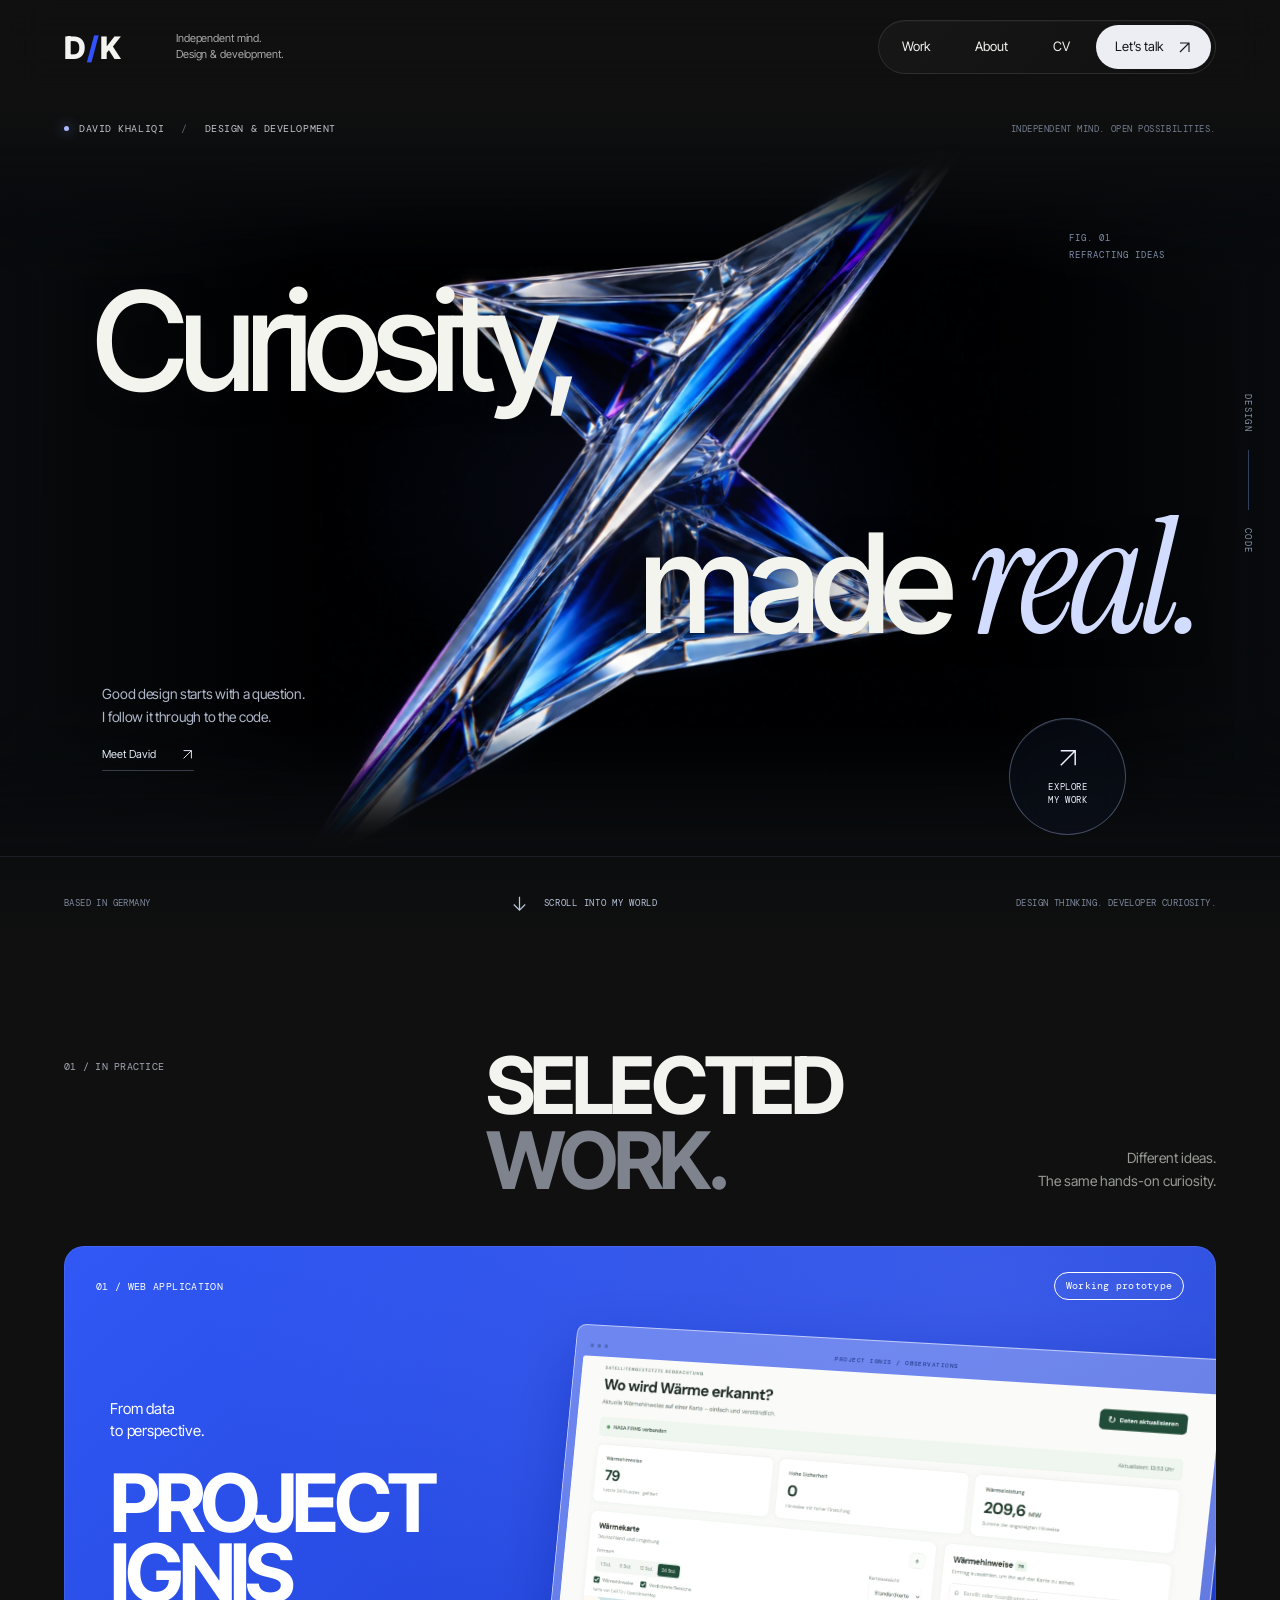
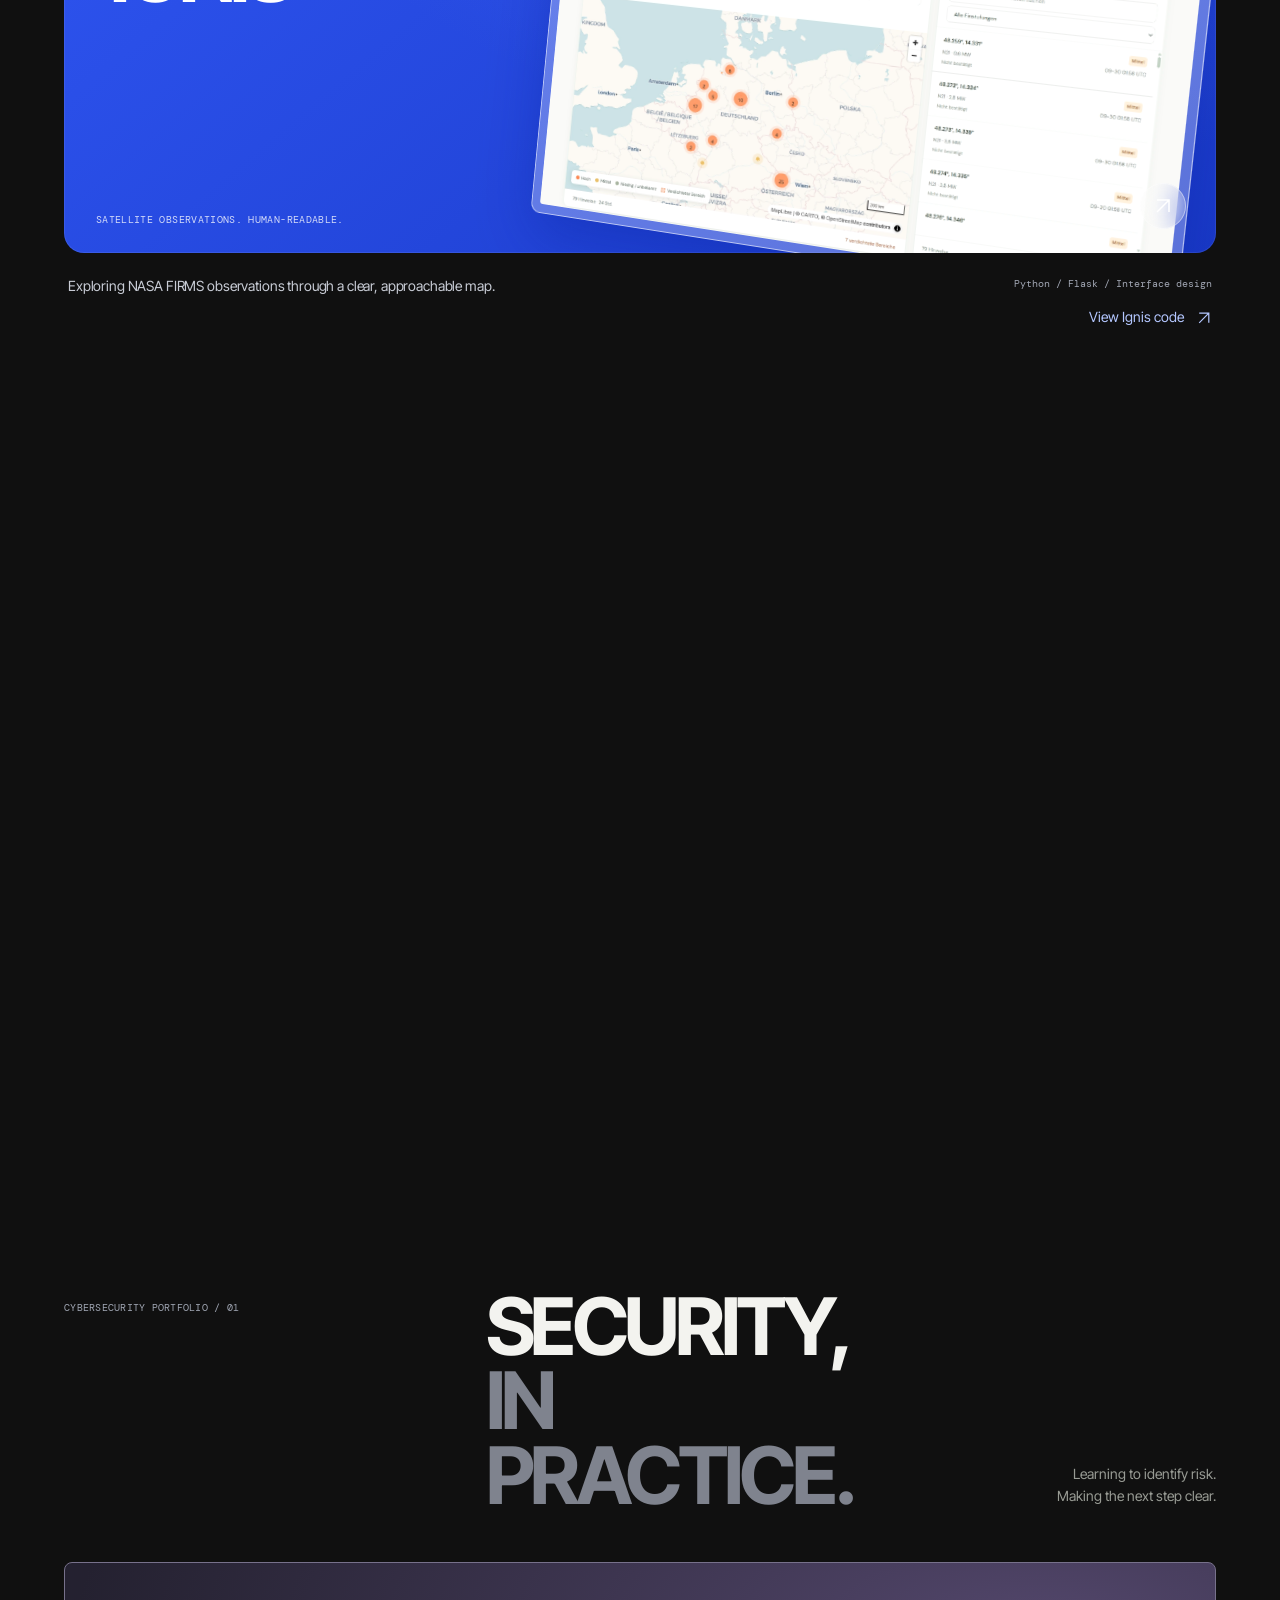
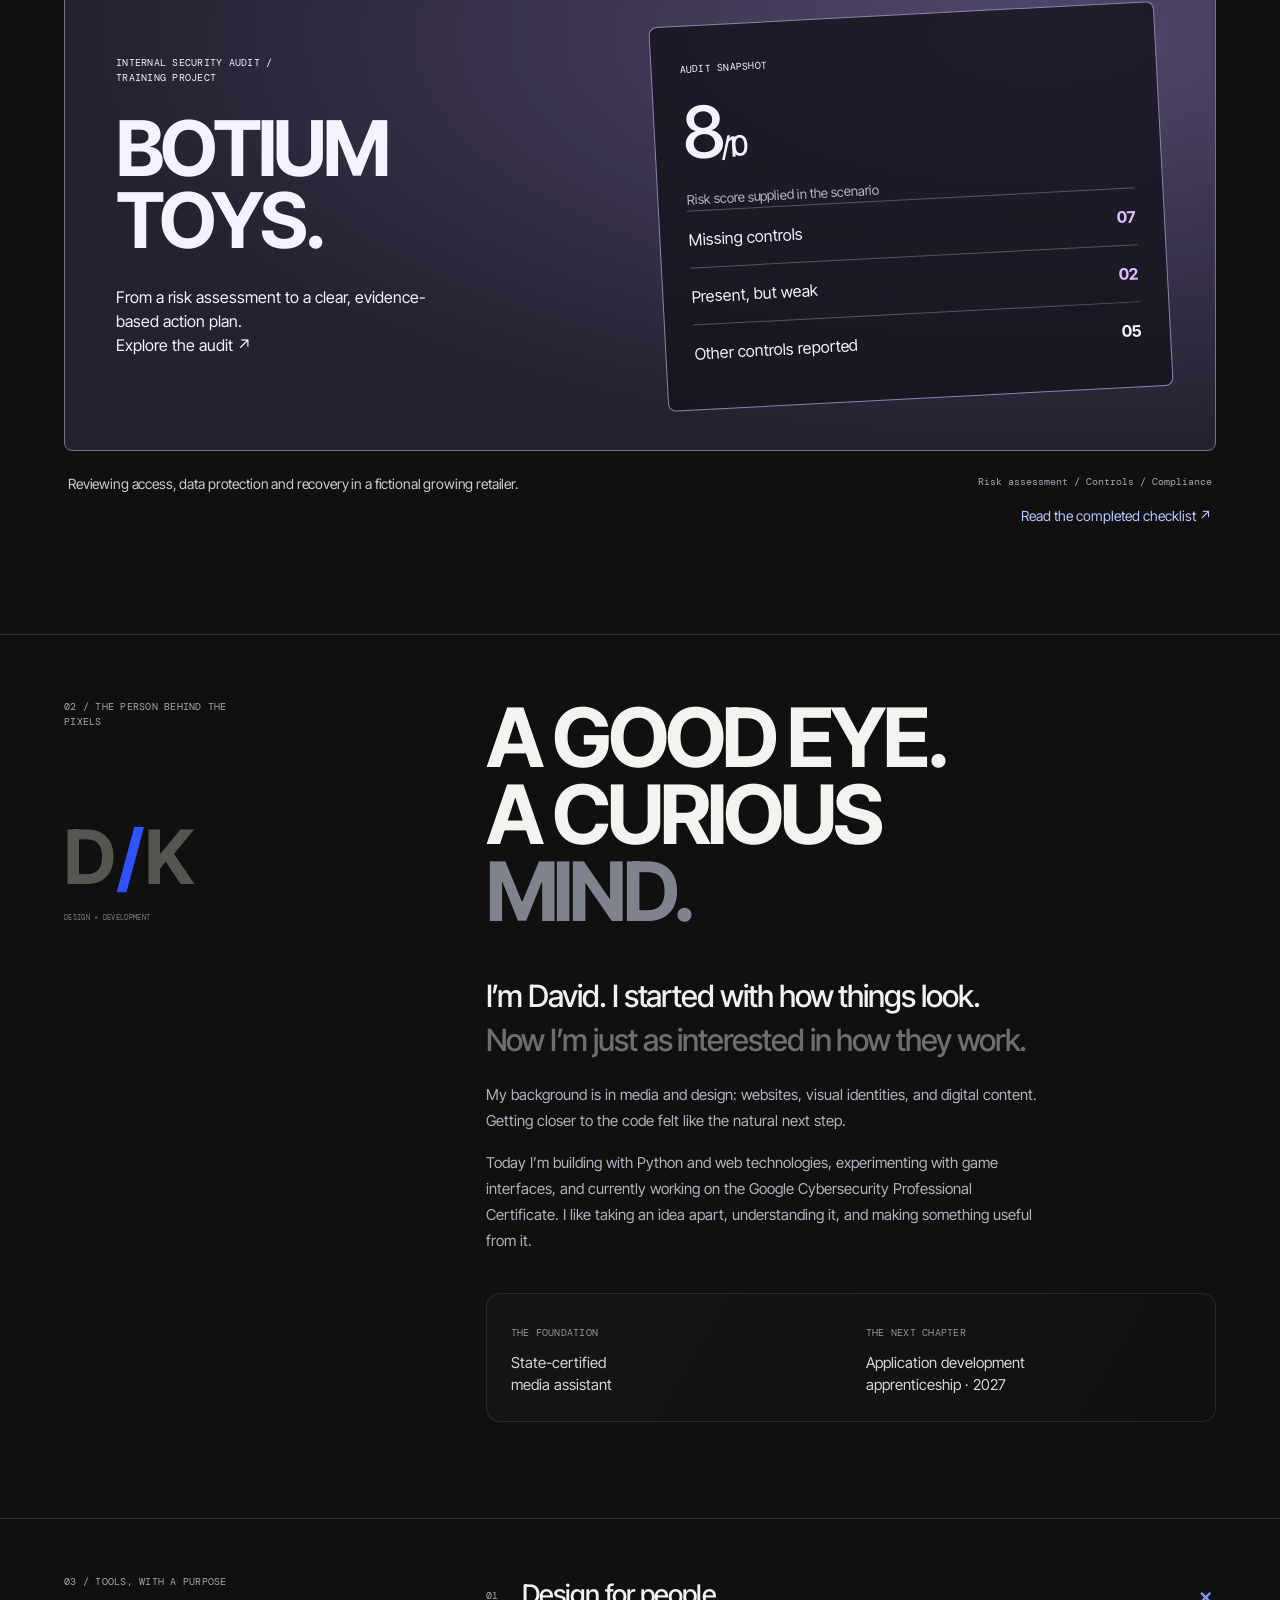
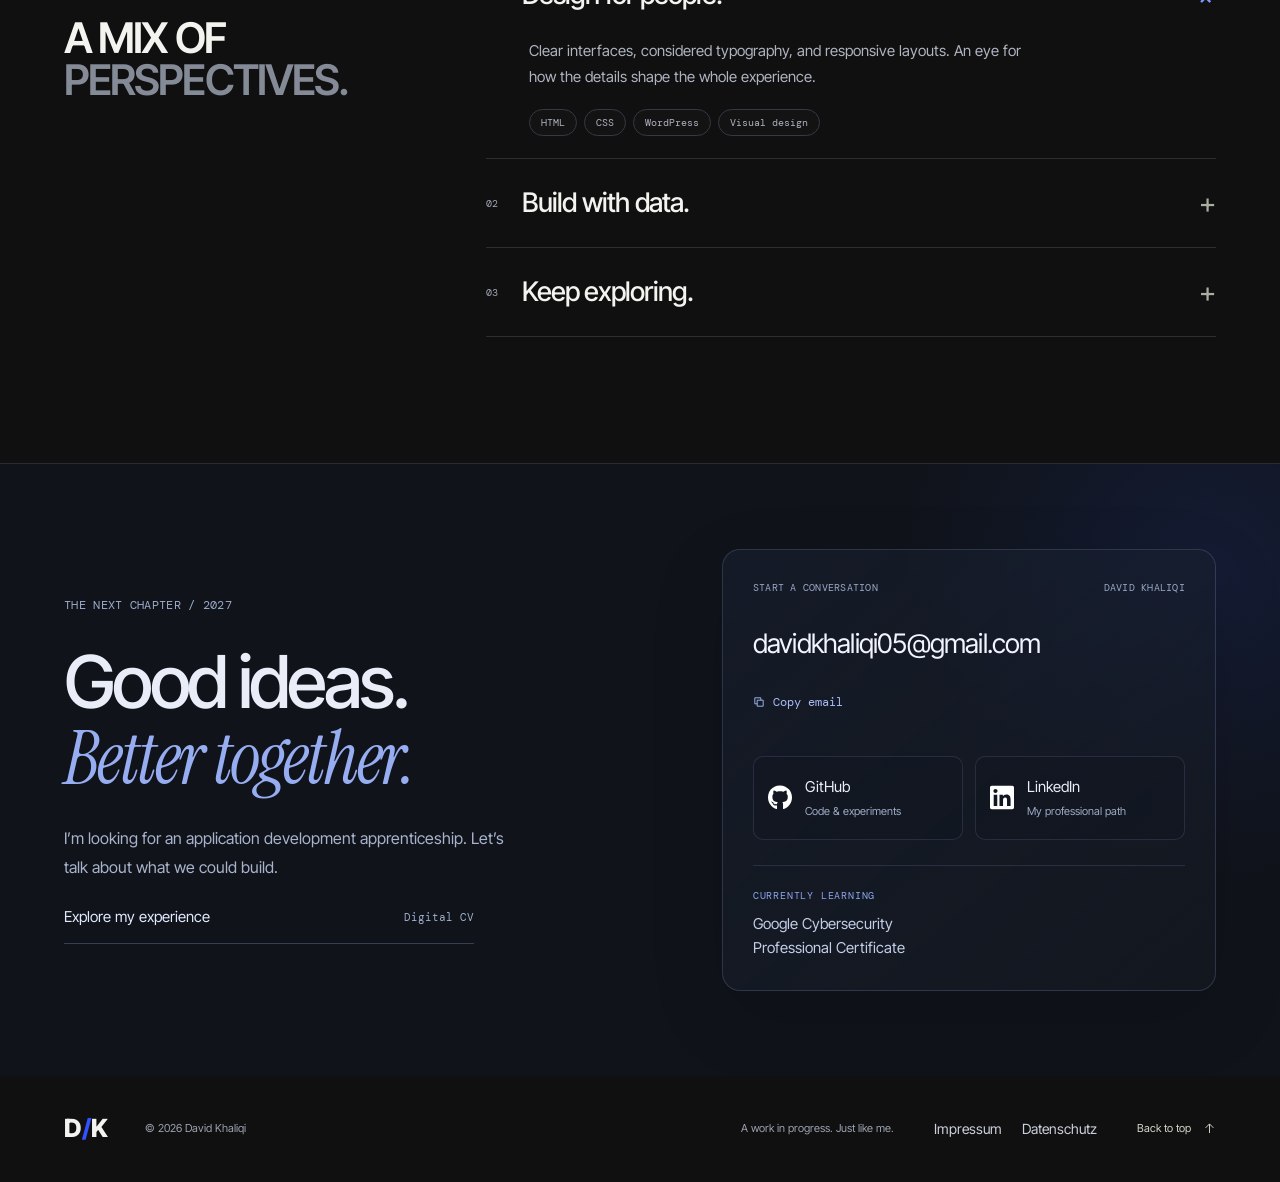
==== index.html @ ca202c1a "Add Botium Toys cybersecurity audit case study and evidence checklist" ====
<!doctype html><html lang="en"><head><meta charset="utf-8"><meta name="viewport" content="width=device-width,initial-scale=1"><meta name="theme-color" content="#101010"><meta name="color-scheme" content="dark"><title>David Khaliqi — Creative Development</title><meta name="description" content="The portfolio of David Khaliqi. Design, development, and a curious approach to making useful digital experiences."><meta property="og:title" content="David Khaliqi — Creative Development"><meta property="og:description" content="The portfolio of David Khaliqi. Design, development, and a curious approach to making useful digital experiences."><meta property="og:type" content="website"><meta property="og:url" content="https://kletterrn.github.io/"><link rel="canonical" href="https://kletterrn.github.io/"><link rel="icon" href="/assets/favicon.svg?v=2" type="image/svg+xml"><link rel="stylesheet" href="/fonts.css"><link rel="stylesheet" href="/styles.css"><script src="/app.js" defer></script><link rel="preload" as="image" href="/assets/prism-hero.webp"><link rel="stylesheet" href="/hero.css"><script src="/hero.js" defer></script><link rel="stylesheet" href="/audit.css"></head><body id="top"><a class="skip" href="#main">Skip to content</a><div class="read-progress" aria-hidden="true"></div><header class="header"><div class="header-inner wrap"><a class="wordmark" href="/" aria-label="David Khaliqi, home">D<span>/</span>K</a><a class="header-role" href="/#about">Independent mind.<br>Design & development.</a><nav id="navigation" class="navigation" aria-label="Main navigation"><a href="/#work">Work</a><a href="/#about">About</a><a href="/cv/">CV</a><a href="/#contact">Let’s talk <svg class="icon" viewBox="0 0 20 20" aria-hidden="true"><path d="M4 16 16 4M4 4h12v12"/></svg></a></nav><button class="menu-toggle" aria-expanded="false" aria-controls="navigation" type="button"><span>Menu</span><i aria-hidden="true"></i></button></div></header><main id="main"><section class="prism-hero" aria-labelledby="hero-title" data-prism-hero>
<div class="prism-meta wrap"><p><span class="prism-status" aria-hidden="true"></span> DAVID KHALIQI <span>/</span> DESIGN & DEVELOPMENT</p><span>INDEPENDENT MIND. OPEN POSSIBILITIES.</span></div>
<div class="prism-composition">
<div class="prism-visual" aria-hidden="true"><div class="prism-art"><img src="/assets/prism-hero.webp" width="1536" height="1024" alt="" fetchpriority="high" decoding="async"></div>
<div class="prism-light"></div><div class="prism-vignette"></div></div>
<span class="prism-art-index" aria-hidden="true">FIG. 01<br>REFRACTING IDEAS</span>
<h1 id="hero-title" class="prism-title"><span class="prism-line prism-first"><span>Curiosity,</span></span><span class="prism-line prism-second"><span>made <em>real.</em></span></span></h1>
<div class="prism-margin-note" aria-hidden="true"><span>DESIGN</span><i></i><span>CODE</span></div>
<div class="prism-intro"><p>Good design starts with a question.<br>I follow it through to the code.</p><a href="#about">Meet David <svg class="icon" viewBox="0 0 20 20" aria-hidden="true"><path d="M4 16 16 4M4 4h12v12"/></svg></a></div>
<a class="prism-work" href="#work"><span class="prism-work-arrow"><svg class="icon" viewBox="0 0 20 20" aria-hidden="true"><path d="M4 16 16 4M4 4h12v12"/></svg></span><span>EXPLORE<br>MY WORK</span></a>

</div>
<div class="prism-footer wrap"><span>BASED IN GERMANY</span><a class="prism-scroll-link" href="#work"><span class="prism-scroll-line" aria-hidden="true"><svg class="icon" viewBox="0 0 20 20" aria-hidden="true"><path d="M10 3v14m-6-6 6 6 6-6"/></svg></span><span>SCROLL INTO MY WORLD</span></a><span>DESIGN THINKING. DEVELOPER CURIOSITY.</span></div>
</section>

<section class="work wrap" id="work" aria-labelledby="work-title"><div class="section-heading" data-reveal><p class="label">01 / In practice</p><h2 id="work-title">SELECTED<br><span>WORK.</span></h2><p>Different ideas.<br>The same hands-on curiosity.</p></div>
<article class="work-item" data-reveal><a class="project-panel project-ignis" href="/work/ignis/" aria-label="Explore Project Ignis"><div class="project-panel-head"><span class="label">01 / Web application</span><span class="project-state">Working prototype</span></div><div class="project-title"><p>From data<br>to perspective.</p><h3>PROJECT<br>IGNIS</h3></div><div class="ignis-display"><div class="browser-bar"><span></span><span></span><span></span><b>PROJECT IGNIS / OBSERVATIONS</b></div><img src="/assets/project-ignis.webp" width="2048" height="1509" alt="Project Ignis application with satellite heat observations on a map of Germany" loading="lazy"></div><span class="panel-caption label">Satellite observations. Human-readable.</span><span class="project-arrow"><svg class="icon" viewBox="0 0 20 20" aria-hidden="true"><path d="M4 16 16 4M4 4h12v12"/></svg></span><span class="project-hover" aria-hidden="true">View<br>project <svg class="icon" viewBox="0 0 20 20" aria-hidden="true"><path d="M4 16 16 4M4 4h12v12"/></svg></span></a><div class="project-details"><p>Exploring NASA FIRMS observations through a clear, approachable map.</p><div class="project-detail-links"><span>Python / Flask / Interface design</span><a href="https://github.com/kletterrn/Ignis" target="_blank" rel="noopener noreferrer">View Ignis code <svg class="icon" viewBox="0 0 20 20" aria-hidden="true"><path d="M4 16 16 4M4 4h12v12"/></svg></a></div></div></article>
<article class="work-item" data-reveal><a class="project-panel project-orion" href="/work/orion/" aria-label="Explore the ongoing Orion project"><div class="project-panel-head"><span class="label">02 / Modelling & game systems</span><span class="project-state">In development</span></div><div class="project-title"><p>From geometry<br>to game systems.</p><h3>PROJECT<br>ORION</h3></div><div class="orion-display"><img src="/assets/orion-aircraft.webp" width="1800" height="1200" alt="David’s Orion aircraft model, viewed from above in soft studio lighting" loading="lazy"></div><span class="panel-caption label">Original geometry. Interactive exploration.</span><span class="project-arrow"><svg class="icon" viewBox="0 0 20 20" aria-hidden="true"><path d="M4 16 16 4M4 4h12v12"/></svg></span><span class="project-hover" aria-hidden="true">View<br>project <svg class="icon" viewBox="0 0 20 20" aria-hidden="true"><path d="M4 16 16 4M4 4h12v12"/></svg></span></a><div class="project-details"><p>Finding a visual language for controls, cameras, and game interaction.</p><div class="project-detail-links"><span>Arma Reforger / HUD / In progress</span><a href="https://github.com/kletterrn/orion-recon-drone" target="_blank" rel="noopener noreferrer">View Orion code <svg class="icon" viewBox="0 0 20 20" aria-hidden="true"><path d="M4 16 16 4M4 4h12v12"/></svg></a></div></div></article>
</section>

<section class="work wrap" id="cybersecurity" aria-labelledby="security-title"><div class="section-heading"><p class="label">Cybersecurity portfolio / 01</p><h2 id="security-title">SECURITY,<br><span>IN PRACTICE.</span></h2><p>Learning to identify risk.<br>Making the next step clear.</p></div><article class="work-item"><a class="audit-card" href="/work/botium-audit/"><div><p class="label">Internal security audit / Training project</p><h3>BOTIUM<br>TOYS.</h3><p>From a risk assessment to a clear, evidence-based action plan.</p><p>Explore the audit ↗</p></div><div class="audit-board" aria-hidden="true"><span class="label">Audit snapshot</span><strong>8<span style="font-size:28px">/10</span></strong><small>Risk score supplied in the scenario</small><div class="audit-board-row"><span>Missing controls</span><b class="audit-dot">07</b></div><div class="audit-board-row"><span>Present, but weak</span><b class="audit-dot">02</b></div><div class="audit-board-row"><span>Other controls reported</span><b>05</b></div></div></a><div class="project-details"><p>Reviewing access, data protection and recovery in a fictional growing retailer.</p><div class="project-detail-links"><span>Risk assessment / Controls / Compliance</span><a href="/work/botium-audit/#controls">Read the completed checklist ↗</a></div></div></article></section>
<section class="about wrap" id="about" aria-labelledby="about-title"><div class="about-index"><p class="label">02 / The person behind the pixels</p><div class="about-stamp" aria-hidden="true">D<span>/</span>K<small>DESIGN × DEVELOPMENT</small></div></div><div class="about-content"><h2 id="about-title" data-reveal>A GOOD EYE.<br>A CURIOUS<br><span>MIND.</span></h2><div class="about-copy" data-reveal><p class="about-lead" data-read-text>I’m David. I started with how things look.<br>Now I’m just as interested in how they work.</p><p>My background is in media and design: websites, visual identities, and digital content. Getting closer to the code felt like the natural next step.</p><p>Today I’m building with Python and web technologies, experimenting with game interfaces, and currently working on the Google Cybersecurity Professional Certificate. I like taking an idea apart, understanding it, and making something useful from it.</p></div><div class="about-facts" data-reveal><div><span class="label">The foundation</span><p>State-certified<br>media assistant</p></div><div><span class="label">The next chapter</span><p>Application development<br>apprenticeship · 2027</p></div></div></div></section>

<section class="capabilities wrap" aria-labelledby="cap-title"><div class="cap-heading"><p class="label">03 / Tools, with a purpose</p><h2 id="cap-title">A MIX OF<br><span>PERSPECTIVES.</span></h2></div><div class="cap-list"><details open data-reveal><summary><span class="cap-id">01</span><h3>Design for people.</h3><span class="cap-plus" aria-hidden="true">+</span></summary><div class="cap-body"><p>Clear interfaces, considered typography, and responsive layouts. An eye for how the details shape the whole experience.</p><div class="skill-tags"><span>HTML</span><span>CSS</span><span>WordPress</span><span>Visual design</span></div></div></details><details data-reveal><summary><span class="cap-id">02</span><h3>Build with data.</h3><span class="cap-plus" aria-hidden="true">+</span></summary><div class="cap-body"><p>Working with APIs, structuring information, and building useful tools. Project Ignis is where those interests come together.</p><div class="skill-tags"><span>Python</span><span>Flask</span><span>SQL</span><span>API integration</span></div></div></details><details data-reveal><summary><span class="cap-id">03</span><h3>Keep exploring.</h3><span class="cap-plus" aria-hidden="true">+</span></summary><div class="cap-body"><p>Game interaction and HUD design through Orion. Security fundamentals through the Google Cybersecurity Professional Certificate, currently in progress.</p><div class="skill-tags"><span>Game systems</span><span>Interaction</span><span>Cybersecurity</span></div></div></details></div></section>
<section class="contact contact-studio" id="contact" aria-labelledby="contact-title"><div class="wrap contact-grid"><div class="contact-story"><p class="label">The next chapter / 2027</p><h2 id="contact-title">Good ideas.<br><em>Better together.</em></h2><p class="contact-intro">I’m looking for an application development apprenticeship. Let’s talk about what we could build.</p><a class="contact-cv" href="/cv/">Explore my experience <span>Digital CV</span></a></div><div class="contact-desk"><div class="contact-desk-head"><span class="label">Start a conversation</span><span class="label">David Khaliqi</span></div><a class="desk-email" href="mailto:davidkhaliqi05@gmail.com">davidkhaliqi05@gmail.com</a><button class="copy-email" data-copy type="button"><svg class="icon" viewBox="0 0 20 20" aria-hidden="true"><path d="M7 7h10v10H7zM13 7V3H3v10h4"/></svg><span>Copy email</span></button><p id="copy-status" class="copy-status" role="status" aria-live="polite"></p><nav class="contact-profiles" aria-label="Social profiles"><a href="https://github.com/kletterrn/" target="_blank" rel="noopener noreferrer"><img src="/assets/icons/github.svg" width="24" height="24" alt=""><span>GitHub<small>Code & experiments</small></span></a><a href="https://www.linkedin.com/in/david-khaliqi0" target="_blank" rel="noopener noreferrer"><img src="/assets/icons/linkedin.svg" width="24" height="24" alt=""><span>LinkedIn<small>My professional path</small></span></a></nav><p class="contact-learning"><span>Currently learning</span>Google Cybersecurity<br>Professional Certificate</p></div></div></section></main><footer class="footer wrap"><a class="wordmark" href="/" aria-label="Home">D<span>/</span>K</a><span>© 2026 David Khaliqi</span><span class="footer-note">A work in progress. Just like me.</span><nav class="legal-links" aria-label="Rechtliches"><a href="/impressum/">Impressum</a><a href="/datenschutz/">Datenschutz</a></nav><a class="back-top" href="#top">Back to top <svg class="icon" viewBox="0 0 20 20" aria-hidden="true"><path d="M10 17V3m-6 6 6-6 6 6"/></svg></a></footer></body></html>
---- fonts.css ----
@font-face {
  font-family: 'DM Mono';
  font-style: normal;
  font-weight: 400;
  font-display: swap;
  src: url(/assets/fonts/portfolio-0.ttf) format('truetype');
}
@font-face {
  font-family: 'DM Mono';
  font-style: normal;
  font-weight: 500;
  font-display: swap;
  src: url(/assets/fonts/portfolio-1.ttf) format('truetype');
}
@font-face {
  font-family: 'Instrument Serif';
  font-style: italic;
  font-weight: 400;
  font-display: swap;
  src: url(/assets/fonts/portfolio-2.ttf) format('truetype');
}
@font-face {
  font-family: 'Instrument Serif';
  font-style: normal;
  font-weight: 400;
  font-display: swap;
  src: url(/assets/fonts/portfolio-3.ttf) format('truetype');
}
@font-face {
  font-family: 'Inter Tight';
  font-style: normal;
  font-weight: 400;
  font-display: swap;
  src: url(/assets/fonts/portfolio-4.ttf) format('truetype');
}
@font-face {
  font-family: 'Inter Tight';
  font-style: normal;
  font-weight: 500;
  font-display: swap;
  src: url(/assets/fonts/portfolio-5.ttf) format('truetype');
}
@font-face {
  font-family: 'Inter Tight';
  font-style: normal;
  font-weight: 600;
  font-display: swap;
  src: url(/assets/fonts/portfolio-6.ttf) format('truetype');
}
@font-face {
  font-family: 'Inter Tight';
  font-style: normal;
  font-weight: 700;
  font-display: swap;
  src: url(/assets/fonts/portfolio-7.ttf) format('truetype');
}
@font-face {
  font-family: 'Inter Tight';
  font-style: normal;
  font-weight: 800;
  font-display: swap;
  src: url(/assets/fonts/portfolio-8.ttf) format('truetype');
}
@font-face {
  font-family: 'Inter Tight';
  font-style: normal;
  font-weight: 900;
  font-display: swap;
  src: url(/assets/fonts/portfolio-9.ttf) format('truetype');
}
---- styles.css ----
:root{--bg:#101010;--surface:#181818;--text:#f1f1e9;--muted:#999a97;--line:#353535;--blue:#3153ff;--font:'Inter Tight',Arial,Helvetica,sans-serif;--mono:'DM Mono',monospace;--gutter:clamp(24px,5vw,86px);--cube-size:280px;--half-cube:calc(var(--cube-size)/2);--core-size:calc(var(--cube-size)*.48);--half-core:calc(var(--core-size)/2)}
*,*::before,*::after{box-sizing:border-box}html{scroll-behavior:smooth;scroll-padding-top:105px}body{margin:0;background:var(--bg);color:var(--text);font-family:var(--font);font-size:16px;line-height:1.5;-webkit-font-smoothing:antialiased;overflow-x:clip}a{color:inherit;text-decoration:none}button{font:inherit;color:inherit;cursor:pointer;border:0}a,button,summary{-webkit-tap-highlight-color:transparent}h1,h2,h3,p,figure,blockquote{margin:0}img,svg{display:block;max-width:100%}img{height:auto}button:focus-visible,a:focus-visible,summary:focus-visible,[tabindex]:focus-visible{outline:2px solid #708aff;outline-offset:6px}::selection{background:var(--blue);color:white}button:disabled{cursor:default}.wrap{max-width:1600px;padding-inline:var(--gutter);margin-inline:auto}.label{font-family:var(--mono);font-size:10px;font-weight:400;line-height:1.5;text-transform:uppercase;letter-spacing:.025em}.icon{width:20px;height:20px;fill:none;stroke:currentColor;stroke-width:1.5;flex:none}.skip{position:fixed;left:18px;top:10px;z-index:100;background:white;color:black;padding:12px 20px;transform:translateY(-160%)}.skip:focus{transform:none}.sr-only{position:absolute;width:1px;height:1px;overflow:hidden;clip-path:inset(50%);white-space:nowrap}.read-progress{position:fixed;inset:0 0 auto;height:2px;background:var(--blue);transform:scaleX(var(--progress,0));transform-origin:left;z-index:90;pointer-events:none}
/* Index and navigation */
.header{position:sticky;top:0;z-index:40;transition:background .3s,backdrop-filter .3s;border-bottom:1px solid transparent}.header.scrolled{background:#101010ed;backdrop-filter:blur(16px);border-bottom-color:#ffffff0b}.header-inner{height:87px;display:flex;align-items:center;gap:58px}.wordmark{font-size:31px;font-weight:750;letter-spacing:-3px;line-height:1;white-space:nowrap}.wordmark span{color:var(--blue);padding-inline:4px}.header-role{font-size:11px;line-height:1.45;color:#aaa;letter-spacing:-.01em}.navigation{display:flex;align-items:center;gap:39px;margin-left:auto}.navigation a{display:flex;align-items:center;gap:7px;font-size:13px;position:relative;padding-block:10px}.navigation a::after{content:'';position:absolute;bottom:5px;left:0;right:0;height:1px;background:var(--text);transform:scaleX(0);transform-origin:left;transition:transform .3s}.navigation a:hover::after,.navigation a[aria-current]::after{transform:scaleX(1)}.navigation sup{font-size:8px;font-family:var(--mono);align-self:flex-start;margin-top:1px;color:var(--muted)}.navigation a:last-child{margin-left:18px;gap:19px}.navigation .icon{width:15px;height:15px;transition:transform .3s}.navigation a:hover .icon{transform:translate(2px,-2px)}.menu-toggle{display:none}
.hero{padding-top:36px}.hero-topline{display:flex;justify-content:space-between;align-items:center;padding-bottom:38px;border-top:1px solid var(--line);padding-top:20px;color:#a3a39f}.hero-topline p:last-child{display:flex;align-items:center;gap:42px}.mini-cross{font-family:var(--font);font-size:19px;font-weight:400;color:#deded5}.hero-composition{position:relative;min-height:450px}.hero-name{font-weight:750;letter-spacing:-.075em;font-size:clamp(110px,17.3vw,267px);line-height:.79;position:relative;z-index:3;pointer-events:none}.name-line{display:block;overflow:hidden;padding:0 .03em .11em 0;margin-bottom:-.11em}.name-line>span{display:block;animation:name-in 1.25s cubic-bezier(.16,1,.3,1) both}.second-line{margin-top:.085em;margin-left:5.8vw}.second-line>span{animation-delay:.15s}.name-dot{color:var(--blue)}.hero-side-note{position:absolute;right:0;top:38px;writing-mode:vertical-rl;font-family:var(--mono);font-size:9px;letter-spacing:.14em;color:#7f827f}.hero-bottom{display:grid;grid-template-columns:.85fr 1fr 1fr;gap:55px;align-items:end;border-bottom:1px solid var(--line);padding:54px 0 35px}.hero-specialty>.label{color:#7d7e7b;display:block;margin-bottom:13px}.hero-specialty>span:last-child{font-size:18px;font-weight:500;line-height:1.35;letter-spacing:-.025em}.hero-intro{font-size:16px;line-height:1.5;letter-spacing:-.015em;color:#acada8;max-width:330px;padding-bottom:2px}.work-jump{display:flex;justify-content:space-between;align-items:center;gap:20px;font-size:13px;padding-bottom:3px}.work-jump sup{font-family:var(--mono);font-size:9px;margin-left:5px;color:#aaa}.square-arrow{width:53px;height:53px;background:var(--blue);display:grid;place-items:center;color:white;flex:none;transition:background .25s}.square-arrow .icon{width:23px;height:23px;transition:transform .3s}.work-jump:hover .square-arrow .icon{transform:translateY(5px)}.work-jump:hover .square-arrow{background:#4666ff}
/* Sculptural object: six glass faces and a blue core, in true CSS 3D. */
.cube-stage{position:absolute;right:3%;top:-55px;width:47%;height:465px;z-index:2;animation:cube-arrive 1.5s .15s both}.cube-interaction{position:absolute;inset:0;perspective:1000px;cursor:grab;touch-action:pan-y;border-radius:10px;outline-offset:-35px}.cube-stage.dragging .cube-interaction{cursor:grabbing}.cube-position{position:absolute;left:50%;top:48%;width:var(--cube-size);height:var(--cube-size);transform:translate(-50%,-50%);transform-style:preserve-3d}.cube{position:relative;width:100%;height:100%;transform-style:preserve-3d;transform:rotateX(var(--cube-x,-20deg)) rotateY(var(--cube-y,-29deg)) rotateZ(-13deg);will-change:transform}.cube-face{position:absolute;inset:0;border:1px solid #d5e3ff91;background:linear-gradient(135deg,#e4ecff2b,#81a2ff08 43%,#dae6ff15);box-shadow:inset 0 0 28px #bbccff08;backface-visibility:hidden;transform-style:preserve-3d}.cube-face::before{content:'';position:absolute;inset:8px;border:1px solid #e7edff17}.cube-face::after{content:'';position:absolute;inset:0;background:linear-gradient(120deg,transparent 28%,#ffffff15 29%,#ffffff02 48%,transparent 49%);pointer-events:none}.cube-face i{position:absolute;right:16px;bottom:16px;width:14px;height:14px;border-right:1px solid #e4edff9c;border-bottom:1px solid #e4edff9c}.face-marker{position:absolute;top:17px;left:18px;font-family:var(--mono);font-size:10px;letter-spacing:.1em;color:#e1eaffb8}.face-front{transform:translateZ(var(--half-cube))}.face-back{transform:rotateY(180deg) translateZ(var(--half-cube))}.face-right{transform:rotateY(90deg) translateZ(var(--half-cube));background:linear-gradient(110deg,#d3e0ff17,#779aff06 60%,#c2d5ff30)}.face-left{transform:rotateY(-90deg) translateZ(var(--half-cube));background:linear-gradient(135deg,#cfddff25,#8aadff0b)}.face-top{transform:rotateX(90deg) translateZ(var(--half-cube));background:linear-gradient(140deg,#e9f0ff63,#c7d8ff0a)}.face-bottom{transform:rotateX(-90deg) translateZ(var(--half-cube));background:#3153ff18}.cube-core{position:absolute;width:var(--core-size);height:var(--core-size);top:26%;left:26%;transform-style:preserve-3d}.core-face{position:absolute;inset:0;display:grid;place-items:center;backface-visibility:hidden;font-size:95px;font-weight:500;line-height:1;background:#2b4ff6;border:1px solid #567bff;box-shadow:inset 0 0 26px #1424aa20;color:#d9e3ff}.core-front{transform:translateZ(var(--half-core));background:linear-gradient(145deg,#3a68ff,#2440d4)}.core-back{transform:rotateY(180deg) translateZ(var(--half-core));background:#1932b7}.core-right{transform:rotateY(90deg) translateZ(var(--half-core));background:linear-gradient(120deg,#223be4,#14278e)}.core-left{transform:rotateY(-90deg) translateZ(var(--half-core));background:#294dcc}.core-top{transform:rotateX(90deg) translateZ(var(--half-core));background:#5879ff}.core-bottom{transform:rotateX(-90deg) translateZ(var(--half-core));background:#182994}.cube-shadow{position:absolute;left:19%;right:15%;bottom:5%;height:17%;border-radius:50%;background:radial-gradient(ellipse,#1847fa24,transparent 70%);filter:blur(18px);transform:rotate(-9deg);pointer-events:none}.cube-caption{position:absolute;bottom:9px;right:6%;display:flex;align-items:center;gap:15px;z-index:4}.cube-caption>span{display:flex;align-items:center;gap:9px;font-family:var(--mono);font-size:8px;letter-spacing:.035em;color:#7f8594}.cube-caption i{width:5px;height:5px;background:#6381ff;border-radius:50%}.cube-caption button{display:grid;place-items:center;background:transparent;padding:10px;color:#8294c1}.cube-caption .icon{width:13px;height:13px}.cube-caption button:hover{color:white}
/* Work as a pair of large visual stories. */
.work{padding-top:112px;padding-bottom:110px}.section-heading{display:grid;grid-template-columns:.6fr 1.4fr .65fr;gap:45px;align-items:end;margin-bottom:49px}.section-heading>.label{align-self:start;padding-top:11px;color:#969893}.section-heading h2{font-size:clamp(46px,6.2vw,88px);font-weight:650;letter-spacing:-.055em;line-height:.94}.section-heading h2>span{color:#7f838e}.section-heading>p:last-child{font-size:13px;line-height:1.6;color:#989b94;text-align:right;padding-bottom:5px}.work-item+.work-item{margin-top:60px}.project-panel{position:relative;display:block;aspect-ratio:1.9;min-height:470px;overflow:hidden;isolation:isolate}.project-ignis{background:#234bea;color:white}.project-panel-head{position:absolute;left:32px;right:32px;top:26px;display:flex;justify-content:space-between;align-items:center;z-index:5}.project-state{font-family:var(--mono);font-size:9px;letter-spacing:.025em;padding:5px 9px;border:1px solid currentColor;opacity:.8;border-radius:2px}.project-title{position:absolute;left:4%;top:25%;z-index:3;pointer-events:none}.project-title>p{font-size:15px;line-height:1.4;margin-bottom:27px;letter-spacing:-.01em}.project-title h3{font-size:clamp(48px,6.3vw,95px);font-weight:650;letter-spacing:-.065em;line-height:.87}.project-title h3>span{display:block;font-family:Arial,sans-serif;font-weight:400;font-size:.8em;margin-top:17px;transition:transform .4s}.project-panel:hover .project-title h3>span{transform:translate(7px,-7px)}.ignis-display{position:absolute;left:40%;top:17%;width:58%;padding:9px;border:1px solid #ffffff91;border-radius:10px;background:#eaf0ff50;box-shadow:0 22px 65px #001a904f;transform:perspective(1100px) rotateY(-12deg) rotateZ(6deg) translateY(var(--image-parallax,0px));transform-origin:center;transition:transform .75s cubic-bezier(.2,.8,.2,1)}.browser-bar{height:23px;display:flex;align-items:center;gap:4px;padding-inline:7px;color:#102b77}.browser-bar>span{width:4px;height:4px;background:#2f497a78;border-radius:50%}.browser-bar b{font-family:var(--mono);font-size:6px;letter-spacing:.08em;font-weight:400;margin:auto}.ignis-display img{width:100%;border-radius:3px;filter:contrast(1.02)}.project-panel:hover .ignis-display{transform:perspective(1100px) rotateY(-5deg) rotateZ(2deg) translateY(-12px)}.panel-caption{position:absolute;bottom:26px;left:32px;z-index:5;opacity:.8}.project-arrow{position:absolute;right:30px;bottom:24px;width:45px;height:45px;border:1px solid #ffffff78;display:grid;place-items:center;z-index:5;transition:background .3s,color .3s}.project-panel:hover .project-arrow{background:var(--text);color:#234bea}.project-details{display:flex;justify-content:space-between;gap:30px;align-items:baseline;padding-top:21px}.project-details p{font-size:14px;letter-spacing:-.01em;color:#c2c4bd;max-width:520px}.project-details>span{font-family:var(--mono);font-size:9px;color:#8b8d87;white-space:nowrap}.project-hover{position:absolute;left:0;top:0;display:flex;align-items:center;justify-content:center;gap:8px;width:103px;height:103px;background:#f3f4ec;color:#111;border-radius:50%;font-size:12px;line-height:1.2;z-index:10;pointer-events:none;opacity:0;transform:translate(-50%,-50%) scale(.6);transition:opacity .2s,scale .3s;box-shadow:0 4px 25px #0001}.project-hover .icon{width:16px;height:16px}.project-panel.pointer-active .project-hover{opacity:1;transform:translate(-50%,-50%) scale(1)}.project-orion{background:#d2d5d5;color:#171a1e}.project-orion .project-title{top:26%}.project-orion .project-title h3{font-size:clamp(65px,8vw,120px)}.orion-display{position:absolute;left:38%;top:18%;width:66%;transform:perspective(1100px) rotateY(-9deg) rotateZ(-5deg) translateY(var(--image-parallax,0px));transform-origin:center;box-shadow:-20px 32px 60px #30373840;border-radius:7px;transition:transform .75s cubic-bezier(.2,.8,.2,1)}.orion-display img{width:100%;border:1px solid #141820;border-radius:7px}.project-orion .project-title>p{margin-bottom:43px}.project-orion .panel-caption{opacity:.6}.project-orion .project-arrow{border-color:#43495375}.project-orion:hover .project-arrow{background:#1a2025;color:white}.project-orion:hover .orion-display{transform:perspective(1100px) rotateY(-3deg) rotateZ(-1deg) translateY(-12px)}.project-orion .project-hover{background:var(--blue);color:white}
/* About and capabilities. */
.about{border-top:1px solid var(--line);padding-top:65px;padding-bottom:115px;display:grid;grid-template-columns:1fr 2fr;gap:70px}.about-index>.label{color:#9a9c97;max-width:190px}.about-stamp{font-size:75px;font-weight:650;letter-spacing:-9px;color:#545650;margin-top:90px;line-height:1}.about-stamp>span{color:var(--blue);padding-inline:10px}.about-stamp small{display:block;font-family:var(--mono);font-size:7px;font-weight:400;letter-spacing:.045em;margin-top:20px;color:#7f827b}.about-content h2{font-size:clamp(49px,6.4vw,95px);font-weight:650;line-height:.94;letter-spacing:-.05em}.about-content h2>span{color:#7f838e}.about-copy{margin-top:44px;max-width:640px}.about-lead{font-size:24px;font-weight:450;line-height:1.4;letter-spacing:-.035em;color:#e1e2d9;margin-bottom:21px}.about-copy p:not(.about-lead){font-size:15px;line-height:1.75;color:#a0a3ac;max-width:595px;margin-top:15px}.about-facts{margin-top:38px;padding-top:22px;border-top:1px solid var(--line);display:grid;grid-template-columns:1fr 1fr;gap:30px}.about-facts .label{color:#9095a2;font-size:9px}.about-facts p{font-size:14px;color:#c9cdbf;margin-top:10px;line-height:1.5}.capabilities{display:grid;grid-template-columns:1fr 1.6fr;gap:95px;border-top:1px solid var(--line);padding-top:55px;padding-bottom:108px}.cap-heading .label{color:#91978a}.cap-heading h2{font-size:clamp(32px,3.3vw,49px);font-weight:600;letter-spacing:-.045em;line-height:1;margin-top:28px}.cap-heading h2>span{color:#858a97}.cap-list details{border-bottom:1px solid var(--line);padding-block:22px}.cap-list details:first-child{padding-top:0}.cap-list summary{list-style:none;display:flex;align-items:center;gap:25px;cursor:pointer}.cap-list summary::-webkit-details-marker{display:none}.cap-id{font-family:var(--mono);font-size:10px;color:#7f8676;align-self:center}.cap-list summary h3{font-size:27px;font-weight:500;letter-spacing:-.03em;transition:transform .25s}.cap-list summary:hover h3{transform:translateX(4px)}.cap-plus{font-size:28px;font-weight:400;line-height:1;margin-left:auto;color:#a8afa0;transition:transform .3s}.cap-list details[open] .cap-plus{transform:rotate(45deg);color:#839aff}.cap-body{padding-left:44px;padding-top:20px}.cap-body p{font-size:14px;line-height:1.75;color:#a4a8b4;max-width:500px}.skill-tags{display:flex;flex-wrap:wrap;gap:7px;margin-top:19px}.skill-tags span{border:1px solid #343944;padding:5px 9px;font-family:var(--mono);font-size:9px;line-height:1.3;color:#adb3c0}.contact{background:var(--blue);color:white;padding:42px 0 36px;position:relative;overflow:hidden}.contact-top{display:flex;justify-content:space-between;gap:30px;padding-bottom:43px;color:#d2dafe}.contact-heading{display:flex;align-items:center;justify-content:space-between;gap:30px;padding-bottom:41px;border-bottom:1px solid #ffffff54}.contact-heading h2{font-size:clamp(64px,12.4vw,180px);font-weight:650;line-height:.87;letter-spacing:-.065em;transition:transform .4s cubic-bezier(.2,.8,.2,1)}.contact-heading h2>span{color:#ffffff69}.contact-heading>.icon{width:clamp(44px,7vw,101px);height:clamp(44px,7vw,101px);stroke-width:1.1;transition:transform .5s cubic-bezier(.2,.8,.2,1)}.contact-heading:hover>.icon{transform:translate(9px,-9px)}.contact-heading:hover h2{transform:translateX(5px)}.contact-bottom{padding-top:29px;display:flex;justify-content:space-between;align-items:flex-start;gap:40px}.email{font-size:clamp(19px,2.2vw,31px);font-weight:450;letter-spacing:-.025em;border-bottom:1px solid transparent;transition:border-color .2s;word-break:break-word}.email:hover{border-color:white}.copy-email{display:flex;align-items:center;gap:8px;background:none;color:#c6d0ff;font-family:var(--mono);font-size:9px;padding:9px 0;margin-top:9px}.copy-email .icon{width:12px;height:12px}.copy-email:hover{color:white}.copy-status{font-size:11px;min-height:17px;color:#e1e6ff;max-width:400px}.contact-availability{font-size:12px;color:#c7d1ff;line-height:1.8;margin-top:4px}.contact-availability strong{color:white;font-weight:500}.footer{display:flex;align-items:center;gap:40px;padding-block:31px;color:#82877d;font-size:10px}.footer .wordmark{color:var(--text);font-size:25px;letter-spacing:-3px}.footer .wordmark span{padding-inline:3px}.footer-note{margin-left:auto}.back-top{display:flex;align-items:center;gap:12px;color:#d4d8cb;font-size:10px}.back-top .icon{width:13px;height:13px;transition:transform .2s}.back-top:hover .icon{transform:translateY(-3px)}
/* Case studies */
.case-hero{padding-top:48px}.case-back{display:inline-block;font-size:12px;color:#a3a59f;margin-bottom:46px;transition:color .2s}.case-back:hover{color:white}.case-eyebrow{display:flex;align-items:center;justify-content:space-between;margin-bottom:22px}.case-eyebrow .label{color:#aaa}.case-eyebrow .project-state{color:#b2b4ae}.case-hero h1{font-size:clamp(70px,10.3vw,158px);font-weight:650;letter-spacing:-.065em;line-height:.95;animation:case-arrive 1.1s both}.case-hero h1>span{color:var(--blue)}.case-lead{display:grid;grid-template-columns:1.05fr 1fr;gap:90px;margin-top:42px;align-items:start}.case-lead h2{font-size:clamp(27px,3vw,44px);font-weight:550;line-height:1.03;letter-spacing:-.035em}.case-lead>p{font-size:16px;line-height:1.7;color:#acb0bb;max-width:550px}.case-meta{display:grid;grid-template-columns:1fr 1.4fr 1fr;border-top:1px solid var(--line);gap:40px;margin:43px 0 42px;padding-top:22px}.case-meta dt{font-family:var(--mono);font-size:9px;color:#969caa;text-transform:uppercase;margin-bottom:9px}.case-meta dd{margin:0;font-size:12px;color:#bec4cf}.case-image{padding:55px 90px 25px;background:#2248e6}.case-image>a{display:block;max-width:1050px;margin:auto}.case-image img{width:100%;border:1px solid #e2eaff82;box-shadow:0 25px 65px #08236b66}.case-image figcaption{color:#c8d3ff;margin-top:22px;font-size:8px}.case-image.orion-image{background:#cdd1d2;padding:55px 65px 25px}.orion-image img{max-width:1050px;margin:auto;border-color:#68717b;box-shadow:0 15px 40px #1f282c40}.orion-image figcaption{color:#474f55}.case-editorial{display:grid;grid-template-columns:1fr 2.25fr;gap:100px;padding:75px 0 80px}.case-sidebar{align-self:start;position:sticky;top:125px}.case-sidebar>.label{color:#979ead;margin-bottom:20px}.case-sidebar nav{display:flex;flex-direction:column;gap:14px}.case-sidebar nav a{display:flex;align-items:center;gap:17px;font-size:12px;color:#aeb6c5;transition:color .2s}.case-sidebar nav a:hover{color:white}.case-sidebar nav span{font-family:var(--mono);font-size:8px;color:#8994a8}.case-mail{display:inline-flex;align-items:center;gap:24px;font-size:11px;color:#c4cdb6;margin-top:40px;border-bottom:1px solid #4d5543;padding-bottom:9px}.case-mail>.icon{width:13px;height:13px}.case-section{padding-top:32px;border-top:1px solid var(--line);margin-bottom:50px;scroll-margin-top:110px}.case-section>.label{font-size:9px;color:#9ba68b;margin-bottom:24px}.case-section h2{font-size:clamp(31px,3.7vw,53px);font-weight:550;line-height:.98;letter-spacing:-.045em;margin-bottom:25px}.case-section>p:not(.label){font-size:15px;color:#a6af98;line-height:1.8;margin-top:15px;max-width:660px}.case-lesson{background:#1b1d18;border-left:3px solid var(--blue);padding:34px 38px;position:relative}.case-lesson>.label{color:#929b84;font-size:9px;margin-bottom:20px}.case-lesson blockquote{font-size:26px;line-height:1.3;letter-spacing:-.03em;max-width:530px;padding-right:35px}.case-lesson>.icon{position:absolute;right:25px;bottom:25px;color:#7991ff}.next-work{border-top:1px solid var(--line);display:flex;justify-content:space-between;align-items:center;gap:30px;padding:42px 0 65px}.next-work .label{color:#888d7c}.next-work h2{font-size:clamp(37px,6.4vw,92px);font-weight:550;line-height:1;letter-spacing:-.055em;margin-top:15px}.next-work h2>span{color:var(--blue)}.next-work>.icon{width:56px;height:56px;stroke-width:1.2;transition:transform .3s}.next-work:hover>.icon{transform:translate(5px,-5px)}.contact-compact .contact-heading h2{font-size:clamp(60px,9.7vw,140px)}.image-dialog{padding:0;border:1px solid #303030;background:#151515;color:#eee;max-width:min(1260px,94vw);max-height:94dvh;overflow:auto}.image-dialog::backdrop{background:#000e;backdrop-filter:blur(5px)}.dialog-toolbar{position:sticky;top:0;display:flex;justify-content:space-between;align-items:center;gap:20px;padding:13px 17px;background:#151515;z-index:2}.dialog-toolbar h2{font-family:var(--mono);font-size:10px;font-weight:400;letter-spacing:0}.dialog-toolbar button{background:#3153ff;color:white;padding:8px 13px;font-size:11px}.image-dialog img{width:100%;height:auto}.dialog-open{overflow:hidden}
[data-reveal]{opacity:1;transform:none;transition:opacity .9s ease,transform .9s cubic-bezier(.16,1,.3,1)}.reveal-pending{opacity:0;transform:translateY(40px)}@keyframes name-in{from{transform:translateY(115%) rotate(3deg);opacity:0}to{transform:none;opacity:1}}@keyframes cube-arrive{from{opacity:0;translate:0 22px;scale:.9}to{opacity:1;translate:0 0;scale:1}}@keyframes case-arrive{from{opacity:0;transform:translateY(20px)}to{opacity:1;transform:none}}
@media(min-width:1600px){.second-line{margin-left:90px}.hero-composition{min-height:480px}:root{--cube-size:305px}.cube-stage{height:500px;top:-45px}.project-panel{min-height:680px}.hero-bottom{padding-top:50px}}
@media(max-width:1150px){.header-inner{gap:40px}.hero-composition{min-height:360px}.hero-name{font-size:17vw}.hero-topline{padding-bottom:36px}.cube-stage{width:47%;height:390px;top:-60px;right:1%}:root{--cube-size:235px}.core-face{font-size:80px}.hero-bottom{gap:35px;padding-top:30px}.hero-intro{font-size:14px}.hero-specialty>span:last-child{font-size:16px}.work-jump{font-size:12px}.square-arrow{width:46px;height:46px}.section-heading{gap:30px;grid-template-columns:.65fr 1.4fr .85fr}.project-panel{min-height:430px;aspect-ratio:1.9}.project-panel-head{left:24px;right:24px;top:22px}.panel-caption{left:24px;bottom:24px;font-size:8px}.project-title{top:28%}.project-title h3{font-size:6.4vw}.project-title>p{font-size:13px;margin-bottom:23px}.project-orion .project-title>p{margin-bottom:30px}.ignis-display{top:24%;width:59%}.orion-display{top:26%;width:67%}.project-details{gap:25px}.project-details p{font-size:13px}.project-details>span{font-size:8px}.about{gap:50px}.about-content h2{font-size:6.8vw}.capabilities{gap:60px}.cap-list summary h3{font-size:25px}.case-editorial{gap:65px}.case-lead{gap:55px}.case-image{padding:40px 50px 22px}.case-image.orion-image{padding:40px 45px 22px}.footer{gap:27px}}
@media(max-width:760px){
 :root{--gutter:25px;--cube-size:172px}html{scroll-padding-top:88px}.header-inner{height:73px;gap:28px}.wordmark{font-size:27px}.header-role{font-size:9px}.menu-toggle{display:flex;align-items:center;gap:12px;background:none;padding:12px 0 12px 15px;font-size:11px;margin-left:auto;z-index:2}.menu-toggle i{position:relative;width:18px;height:12px;border-top:1px solid #ddd;border-bottom:1px solid #ddd;transition:transform .25s}.menu-open .menu-toggle i{transform:rotate(-45deg);border-bottom:none;height:1px}.menu-open .menu-toggle i::after{content:'';position:absolute;left:0;top:-1px;width:18px;height:1px;background:#ddd;transform:rotate(90deg)}.navigation{display:none;position:absolute;left:0;right:0;top:73px;background:#101010f5;backdrop-filter:blur(20px);padding:25px var(--gutter) 30px;border-bottom:1px solid #333;align-items:flex-start;gap:13px}.menu-open .navigation{display:flex;flex-direction:column}.navigation a{font-size:26px}.navigation a:last-child{margin-left:0;gap:30px}.navigation sup{font-size:10px}.navigation .icon{width:21px;height:21px}
 .hero{padding-top:15px}.hero-topline{padding-top:15px;padding-bottom:28px}.hero-topline .label{font-size:8px}.hero-topline p:last-child{gap:15px}.mini-cross{font-size:15px}.hero-composition{min-height:305px}.hero-name{font-size:20.5vw;letter-spacing:-.075em;line-height:.84;padding-top:9px}.second-line{margin-left:0;margin-top:.2em}.cube-stage{width:53%;height:270px;right:-15px;top:-10px}.cube-position{top:42%}.cube-caption{right:5%;bottom:0;gap:3px}.cube-caption>span{font-size:6px;gap:6px;letter-spacing:0}.cube-caption button{padding:9px}.cube-caption .icon{width:11px;height:11px}.face-marker{font-size:7px;top:10px;left:11px}.cube-face i{bottom:10px;right:10px;width:10px;height:10px}.cube-face::before{inset:5px}.core-face{font-size:59px}.hero-side-note{display:none}.hero-bottom{grid-template-columns:1fr 1fr;gap:25px;padding-top:17px;padding-bottom:27px;align-items:start}.hero-specialty{grid-column:1}.hero-specialty>.label{font-size:8px;margin-bottom:9px}.hero-specialty>span:last-child{font-size:16px}.hero-intro{font-size:13px;line-height:1.6;grid-column:2;padding-top:0}.work-jump{grid-column:1/-1;padding:14px 0 0;border-top:1px solid #2b2b2b;margin-top:2px;font-size:13px}.square-arrow{width:43px;height:43px}.work-jump sup{font-size:8px}
 .work{padding-top:62px;padding-bottom:64px}.section-heading{display:grid;grid-template-columns:1fr 1fr;gap:20px;margin-bottom:30px}.section-heading>.label{grid-column:1/-1;font-size:8px;padding-top:0}.section-heading h2{font-size:49px}.section-heading>p:last-child{font-size:11px;align-self:end;text-align:right;max-width:140px;justify-self:end}.work-item+.work-item{margin-top:37px}.project-panel{aspect-ratio:.88;min-height:0}.project-panel-head{left:20px;right:20px;top:19px}.project-panel-head>.label{font-size:7px}.project-state{font-size:7px;padding:4px 6px}.project-title{left:21px;top:17%}.project-title>p{font-size:12px;line-height:1.3;margin-bottom:18px}.project-title h3{font-size:57px;line-height:.88;letter-spacing:-.06em}.project-title h3>span{display:none}.ignis-display{left:35%;top:40%;width:78%;padding:5px;border-radius:6px;transform:perspective(900px) rotateY(-15deg) rotateZ(8deg) translateY(var(--image-parallax,0px))}.browser-bar{height:17px;gap:3px;padding-inline:4px}.browser-bar>span{width:3px;height:3px}.browser-bar b{font-size:4px}.panel-caption{left:20px;bottom:22px;max-width:200px;font-size:6px;letter-spacing:0}.project-arrow{right:18px;bottom:17px;width:34px;height:34px}.project-arrow .icon{width:17px;height:17px}.project-details{flex-direction:column;gap:10px;padding-top:15px}.project-details p{font-size:13px;line-height:1.5;max-width:340px}.project-details>span{font-size:8px;white-space:normal}.project-orion .project-title{top:18%}.project-orion .project-title>p{margin-bottom:20px}.project-orion .project-title h3{font-size:64px}.orion-display{left:21%;top:47%;width:101%;transform:perspective(900px) rotateY(-13deg) rotateZ(-7deg) translateY(var(--image-parallax,0px))}.project-hover{display:none!important}
 .about{padding-top:37px;padding-bottom:60px;grid-template-columns:1fr;gap:28px}.about-index>.label{font-size:8px;max-width:none}.about-stamp{display:none}.about-content h2{font-size:clamp(49px,10.5vw,74px)}.about-copy{margin-top:28px}.about-lead{font-size:21px;line-height:1.4;margin-bottom:18px}.about-copy p:not(.about-lead){font-size:13px;line-height:1.8;max-width:520px}.about-facts{margin-top:27px;gap:25px;padding-top:18px}.about-facts .label{font-size:8px}.about-facts p{font-size:12px}.capabilities{padding-top:37px;padding-bottom:63px;grid-template-columns:1fr;gap:35px}.cap-heading .label{font-size:8px}.cap-heading h2{font-size:35px;margin-top:22px}.cap-list details{padding-block:21px}.cap-list summary{gap:20px}.cap-list summary h3{font-size:25px}.cap-id{font-size:9px}.cap-plus{font-size:25px}.cap-body{padding-left:33px;padding-top:15px}.cap-body p{font-size:13px}.skill-tags span{font-size:8px;padding:5px 8px}
 .contact{padding-top:29px;padding-bottom:24px}.contact-top{padding-bottom:32px;gap:15px}.contact-top>.label{font-size:8px}.contact-top>.label:last-child{display:none}.contact-heading{gap:12px;padding-bottom:25px}.contact-heading h2{font-size:clamp(46px,11.8vw,80px);letter-spacing:-.065em;line-height:.95;white-space:nowrap}.contact-heading>.icon{width:35px;height:35px}.contact-bottom{flex-direction:column;gap:17px;padding-top:23px}.email{font-size:22px}.copy-email{font-size:8px;margin-top:9px}.contact-availability{font-size:11px;margin-top:0}.copy-status{font-size:10px}.footer{padding-block:25px;gap:24px;flex-wrap:wrap;font-size:9px}.footer .wordmark{font-size:23px}.footer-note{display:none}.back-top{font-size:9px;margin-left:auto;gap:8px}
 .case-hero{padding-top:28px}.case-back{font-size:11px;margin-bottom:29px}.case-eyebrow{margin-bottom:18px}.case-eyebrow .label{font-size:8px}.case-hero h1{font-size:clamp(44px,9.6vw,73px);line-height:1;letter-spacing:-.065em}.case-lead{grid-template-columns:1fr;gap:22px;margin-top:30px}.case-lead h2{font-size:32px;line-height:1.02}.case-lead>p{font-size:14px;line-height:1.75}.case-meta{grid-template-columns:1fr 1fr;gap:21px 25px;margin:29px 0 28px;padding-top:19px}.case-meta>div:last-child{grid-column:1/-1}.case-meta dt{font-size:8px;margin-bottom:7px}.case-meta dd{font-size:11px;line-height:1.6}.case-image,.case-image.orion-image{padding:22px 14px 15px}.case-image figcaption{font-size:6px;margin-top:15px;letter-spacing:0}.case-editorial{grid-template-columns:1fr;gap:28px;padding:35px 0 41px}.case-sidebar{position:static}.case-sidebar>.label{font-size:8px;margin-bottom:16px}.case-sidebar nav{flex-direction:row;flex-wrap:wrap;gap:10px 18px}.case-sidebar nav a{font-size:10px;gap:8px}.case-sidebar nav span{font-size:7px}.case-mail{display:none}.case-section{margin-bottom:34px;padding-top:23px;scroll-margin-top:95px}.case-section>.label{font-size:8px;margin-bottom:19px}.case-section h2{font-size:35px;margin-bottom:20px}.case-section>p:not(.label){font-size:13px;line-height:1.8;margin-top:13px}.case-lesson{padding:24px}.case-lesson>.label{font-size:8px;margin-bottom:17px}.case-lesson blockquote{font-size:22px;padding-right:20px}.case-lesson>.icon{width:16px;height:16px;right:18px;bottom:19px}.next-work{padding:28px 0 41px;gap:20px}.next-work .label{font-size:8px}.next-work h2{font-size:38px;margin-top:13px}.next-work>.icon{width:34px;height:34px}.contact-compact .contact-heading h2{font-size:clamp(46px,11.8vw,80px)}.dialog-toolbar{padding:10px;gap:10px}.dialog-toolbar h2{font-size:8px}.dialog-toolbar button{font-size:10px;padding:7px 10px}
}
@media(min-width:500px) and (max-width:760px){.hero-composition{min-height:385px}.cube-stage{height:345px;top:-25px}:root{--cube-size:210px}.core-face{font-size:75px}.cube-caption{bottom:0;right:8%}.hero-bottom{padding-top:30px}.project-panel{aspect-ratio:1.3}.project-title h3{font-size:65px}.ignis-display{left:39%;top:27%;width:70%}.orion-display{left:38%;top:35%;width:79%}.project-title,.project-orion .project-title{top:20%}.project-orion .project-title h3{font-size:78px}.contact-heading h2{font-size:12vw}}
@media(max-width:380px){:root{--gutter:21px;--cube-size:153px}.header-inner{gap:20px}.header-role{font-size:8px}.hero-composition{min-height:267px}.cube-stage{height:240px;width:53%;right:-11px;top:-2px}.cube-caption{right:0;gap:0}.cube-caption>span{font-size:5px}.hero-intro{font-size:12px}.hero-bottom{gap:22px}.hero-specialty>span:last-child{font-size:15px}.section-heading h2{font-size:43px}.section-heading>p:last-child{font-size:10px}.project-title h3{font-size:50px}.project-title>p{font-size:11px;margin-bottom:16px}.project-orion .project-title h3{font-size:57px}.panel-caption{max-width:163px;font-size:5.5px}.email{font-size:20px}.contact-heading h2,.contact-compact .contact-heading h2{font-size:43px}.contact-heading>.icon{width:27px;height:27px}.contact-heading{gap:9px}.about-content h2{font-size:46px}.about-lead{font-size:20px}.cap-heading h2{font-size:32px}.footer{gap:18px}.case-hero h1{font-size:39px}.case-section h2{font-size:31px}.next-work h2{font-size:32px}}
@media(prefers-reduced-motion:reduce){html{scroll-behavior:auto}*,*::before,*::after{animation:none!important;transition:none!important}.name-line>span,.cube-stage{opacity:1;translate:none;scale:1;transform:none}.reveal-pending{opacity:1;transform:none}.cube{will-change:auto}.project-hover{display:none!important}}
@media print{body{background:white;color:black}.header,.cube-stage,.hero-side-note,.work-jump,.read-progress,.project-hover,.copy-email,.back-top,.case-sidebar{display:none}.hero-name{font-size:110px}.hero-composition{min-height:0}.hero-bottom,.section-heading,.about,.capabilities,.case-editorial{display:block}.hero,.work,.about,.capabilities{padding-block:25px}.about-content,.cap-list{margin-top:20px}.project-panel{min-height:340px;aspect-ratio:2}.project-details,.about-copy,.case-section{color:#222}.contact{background:#eee;color:#111}.contact-heading h2{font-size:70px}.contact-bottom{color:#111}.reveal-pending{opacity:1;transform:none}.project-panel,.case-section{break-inside:avoid}.case-hero h1{font-size:70px}.case-image{max-width:650px;margin:auto}.case-section>p:not(.label){color:#333}}

/* Studio refinement: tactile surfaces and coordinated, progressive motion. */
:root{--ease-out:cubic-bezier(.16,1,.3,1);--line:#ffffff20;--text:#f3f3ef}
.header{background:#10101080;backdrop-filter:blur(20px);-webkit-backdrop-filter:blur(20px)}
.header.scrolled{background:#101010c9;box-shadow:0 12px 40px #00000012}
.navigation{gap:7px;padding:4px;border:1px solid #ffffff19;border-radius:100px;background:linear-gradient(130deg,#ffffff09,#ffffff02);box-shadow:inset 0 1px #ffffff06}
.navigation a{padding:10px 19px;border-radius:100px;transition:background .25s,color .25s}
.navigation a::after{display:none}.navigation a:hover,.navigation a[aria-current]{background:#ffffff0d}
.navigation a:last-child{margin-left:0;background:#eceef3;color:#14161d;gap:14px}
.navigation a:last-child:hover{background:#b8c5ff}
.hero-topline{border-top-color:#ffffff13}.hero-composition{isolation:isolate}
.hero-composition::before{content:'';position:absolute;right:-2%;top:-12%;width:54%;height:115%;background:radial-gradient(ellipse,#3153ff19,transparent 66%);pointer-events:none;z-index:-1}
.name-line>span{animation:none}.name-char{display:inline-block;animation:letter-arrive 1.15s var(--ease-out) both;animation-delay:calc(var(--char)*45ms + 80ms)}
@keyframes letter-arrive{from{transform:translateY(115%) rotate(5deg);opacity:0}to{transform:translateY(0) rotate(0);opacity:1}}
.hero-bottom{padding-bottom:39px}.hero-intro{color:#b0b3bf}
.square-arrow{border-radius:50%;background:linear-gradient(140deg,#5975ff,#3153ff);box-shadow:inset 0 1px #ffffff55,0 5px 22px #3153ff25}
[data-magnetic]{translate:var(--mag-x,0px) var(--mag-y,0px);transition:translate .5s var(--ease-out),background .3s,color .3s}
.cube-face{border-color:#d5e3ffb0;box-shadow:inset 0 0 32px #bbccff12}
.cube-face::after{background:linear-gradient(120deg,transparent 20%,#ffffff20 21%,#ffffff02 46%,transparent 47%,#9eb9ff0c 80%)}
.cube-caption{padding:3px 4px 3px 13px;border:1px solid #a2b6ff20;border-radius:100px;background:#11172765;backdrop-filter:blur(12px)}
.cube-caption>span{color:#a6b0c5}.cube-caption button{border-radius:50%}
.project-panel{border-radius:20px;outline:1px solid #ffffff15;outline-offset:-1px}
.project-ignis{background:radial-gradient(ellipse at 80% 5%,#6582ff55,transparent 60%),linear-gradient(140deg,#3158f5,#1939c8)}
.project-orion{background:radial-gradient(ellipse at 85% 10%,#fff8,transparent 60%),linear-gradient(140deg,#d9dce2,#afb7c3)}
.project-panel::after{content:'';position:absolute;inset:0;background:radial-gradient(450px circle at var(--spot-x,70%) var(--spot-y,30%),#ffffff1a,transparent 75%);opacity:0;transition:opacity .5s;z-index:4;pointer-events:none}
.project-panel.pointer-active::after{opacity:1}
.project-state{border-radius:100px;padding:6px 11px;background:#ffffff08}
.project-arrow{border-radius:50%;backdrop-filter:blur(12px)}
.project-hover{background:#f3f4eceb;backdrop-filter:blur(16px);box-shadow:0 12px 40px #0002;transition:opacity .2s,transform .4s var(--ease-out)}
.project-details{padding-inline:4px}.work-item+.work-item{margin-top:68px}
.skill-tags span{border-radius:100px;padding:6px 11px;background:#ffffff03}
.about-lead{font-size:clamp(23px,2.4vw,34px);line-height:1.42;letter-spacing:-.035em}
.read-word{color:#f0f1f5;opacity:var(--word-opacity,1);transition:opacity .12s linear}
.about-facts{border-radius:14px;border:1px solid #ffffff17;padding:24px;background:linear-gradient(120deg,#ffffff06,#ffffff01)}
.cap-list details[open] .cap-body{animation:detail-in .4s var(--ease-out)}
@keyframes detail-in{from{opacity:0;transform:translateY(-7px)}to{opacity:1;transform:none}}
.contact{background:radial-gradient(ellipse at 85% 0,#7b93ff66,transparent 65%),linear-gradient(130deg,#3459ff,#233ed8)}
.contact-heading h2{transition:letter-spacing .7s var(--ease-out),transform .7s var(--ease-out)}
.contact-heading:hover h2{letter-spacing:-.045em}
.case-image{border-radius:20px}.case-image img{border-radius:8px}.case-lesson{border-radius:15px}
@media(min-width:761px){.header-inner{height:94px}.case-sidebar nav a{padding:8px 12px;margin-left:-12px;border-radius:8px}.case-sidebar nav a:hover{background:#ffffff08}}
@media(max-width:760px){.navigation{border-radius:0;padding:25px var(--gutter) 30px;gap:10px}.navigation a{padding:10px 17px}.navigation a:last-child{padding-inline:20px;margin-top:6px}.hero-composition::before{width:80%;right:-12%}.cube-caption{padding-left:8px;right:0}.project-panel,.case-image{border-radius:13px}.project-state{padding:4px 7px}.work-item+.work-item{margin-top:39px}.about-facts{padding:19px 16px;gap:18px}.contact-heading:hover h2{letter-spacing:-.065em}}
/* Browsers without view transitions keep normal, immediate link navigation. */
@media(prefers-reduced-motion:no-preference){
 @view-transition{navigation:auto}
 .project-ignis .ignis-display img,.ignis-image>a>img{view-transition-name:ignis-art}
 .project-orion .orion-display img,.orion-image>img{view-transition-name:orion-art}
 ::view-transition-group(*){animation-duration:.65s;animation-timing-function:cubic-bezier(.22,1,.36,1)}
 ::view-transition-old(root){animation:page-out .2s ease both}
 ::view-transition-new(root){animation:page-in .5s .08s var(--ease-out) both}
 @keyframes page-out{to{opacity:0}}
 @keyframes page-in{from{opacity:0;transform:translateY(10px)}to{opacity:1;transform:none}}
}
@media(prefers-reduced-motion:reduce){.name-char{animation:none;transform:none;opacity:1}.read-word{opacity:1!important}[data-magnetic]{translate:none!important}.project-panel::after{display:none}.contact-heading:hover h2{transform:none;letter-spacing:-.065em}}
@media print{.read-word{opacity:1!important}.name-char{animation:none;transform:none;opacity:1}}
/* Whole-site refinement: consistent rhythm, legible metadata and input states. */
:root{--section-space:clamp(64px,7.5vw,112px);--layout-gap:clamp(32px,4.4vw,70px)}
.navigation a{min-height:44px;justify-content:center;line-height:1.2}
.project-panel:focus-visible{outline-offset:6px;outline-width:3px}
.project-panel:focus-visible .project-arrow{background:var(--text);color:#234bea}
.project-details{align-items:start;gap:24px;padding-top:22px;line-height:1.6}
.project-details>span{font-size:10px;white-space:normal;text-align:right;max-width:36%;line-height:1.7;color:#a3a8b5}
.project-details p{color:#c8ccd5}.project-panel-head>.label,.panel-caption{font-size:10px;line-height:1.5;letter-spacing:.035em}
.project-state{font-size:10px;line-height:1.4;opacity:1}
.project-title>p{line-height:1.45}.project-arrow{width:46px;height:46px}
.project-hover{width:96px;height:96px;font-size:12px;font-weight:500;line-height:1.25;box-shadow:0 6px 25px #0002}
.project-orion .project-title{top:25%}.project-orion .project-title>p{margin-bottom:27px}
.orion-display{left:40%;width:58%;top:22%;border-radius:10px}.orion-display img{border-radius:10px}
.work{padding-block:var(--section-space)}
.about{gap:var(--layout-gap);padding-top:64px;padding-bottom:var(--section-space)}
.capabilities{grid-template-columns:1fr 2fr;gap:var(--layout-gap);padding-top:55px;padding-bottom:var(--section-space)}
.about-copy,.case-section>p:not(.label){max-width:62ch}
.about-copy p:not(.about-lead),.cap-body p{font-size:15px;color:#aeb3c0;line-height:1.75}
.about-index>.label,.cap-heading>.label,.section-heading>.label{font-size:10px;color:#a1a7b4}
.about-facts .label{font-size:10px}.about-facts p{font-size:15px;color:#d0d5df}
.cap-list summary{min-height:44px;gap:24px}.cap-body{padding-left:43px}.cap-id{color:#a0a7b7}.skill-tags span{font-size:10px}
.case-editorial{grid-template-columns:1fr 2fr;gap:var(--layout-gap)}
.case-meta dt,.case-sidebar>.label{font-size:10px}.case-meta dd{font-size:13px;line-height:1.6}
.case-section>.label{font-size:10px;color:#a3aaba}.case-image figcaption{font-size:9px;line-height:1.6}
.case-image,.case-image.orion-image{padding:clamp(24px,4vw,55px) clamp(20px,5vw,80px) 24px}
.case-sidebar nav a{min-height:36px}.case-sidebar nav a[aria-current]{color:#dbe3ff;background:#3153ff16}.case-sidebar nav a[aria-current] span{color:#91a6ff}
.copy-email{min-height:44px;font-size:10px}.back-top{min-height:44px}.footer{font-size:11px;color:#9ba2b0}.back-top{font-size:11px}.contact-availability{font-size:13px}
@media(min-width:761px){.section-heading{grid-template-columns:minmax(0,calc((100% - var(--layout-gap))/3)) minmax(0,1.2fr) minmax(0,.8fr);gap:var(--layout-gap)}.section-heading>p:last-child{font-size:14px}.work-item+.work-item{margin-top:64px}}
@media(hover:hover) and (pointer:fine) and (min-width:761px) and (prefers-reduced-motion:no-preference){
 .project-panel.pointer-active,.project-panel.pointer-active *{cursor:none!important}
}
@media(max-width:760px){
 .navigation a{justify-content:flex-start}.project-details{gap:8px;padding-top:17px}.project-details>span{max-width:none;text-align:left;font-size:10px}.project-details p{font-size:14px}
 .project-panel-head>.label,.panel-caption{font-size:8px}.project-state{font-size:8px}.project-arrow{width:40px;height:40px;bottom:17px}
 .panel-caption{max-width:calc(100% - 90px);line-height:1.5}.project-panel-head{left:18px;right:18px;gap:10px}
 .project-orion .project-title{top:18%}.project-orion .project-title>p{margin-bottom:20px}.orion-display{left:24%;top:47%;width:92%}
 .about,.capabilities,.case-editorial{grid-template-columns:1fr;gap:30px}.about,.capabilities{padding-top:38px}
 .about-copy p:not(.about-lead),.cap-body p{font-size:14px}.about-index>.label,.cap-heading>.label,.section-heading>.label{font-size:9px}
 .about-facts .label{font-size:9px}.about-facts p{font-size:13px}.cap-list summary{gap:20px}.cap-body{padding-left:33px}.skill-tags span{font-size:9px}
 .case-image,.case-image.orion-image{padding:22px 14px 16px}.case-image figcaption{font-size:8px}.case-meta dt{font-size:9px}.case-meta dd{font-size:12px}
 .case-sidebar nav{gap:8px}.case-sidebar nav a{padding:8px 10px;border:1px solid #ffffff20;border-radius:6px;font-size:11px;min-height:40px}.case-section>.label{font-size:9px}
 .footer{font-size:10px;gap:20px}.back-top{font-size:10px}.contact-availability{font-size:12px}
}
@media(min-width:500px) and (max-width:760px){.orion-display{left:38%;top:35%;width:79%}}
@media(max-width:380px){.project-panel-head>.label,.project-state{font-size:7px}.panel-caption{font-size:7px}.about-facts{grid-template-columns:1fr;gap:18px}.footer{gap:14px}.footer>span{font-size:9px}}
/* Profile links and Orion's playable project artifact. */
.social-links{display:flex;gap:24px;margin-top:18px;flex-wrap:wrap}
.social-links a{display:inline-flex;align-items:center;gap:8px;min-height:44px;font-size:13px;color:#c3c7d0;text-decoration:none}
.social-links .icon{width:14px;height:14px;transition:transform .2s}
.social-links a:hover{color:#fff}.social-links a:hover .icon{transform:translate(2px,-2px)}
.social-links a:focus-visible{outline:2px solid #95adff;outline-offset:5px}
.sound-player{margin-top:28px;padding:26px;border:1px solid #91a9ed30;border-radius:16px;background:radial-gradient(ellipse at 50% 0%,#3d59ab25,transparent 80%),#14161c;overflow:hidden}
.sound-player-top{display:flex;justify-content:space-between;gap:20px;color:#a9b9e1}.sound-player-top .label{font-size:9px;line-height:1.6}
.sound-wave{position:relative;margin:30px 0 22px;overflow:hidden}.sound-wave img{display:block;width:100%;height:130px;object-fit:fill;opacity:.65;transition:opacity .3s}
.sound-playhead{position:absolute;left:0;top:0;bottom:0;width:1px;background:#fff;box-shadow:0 0 12px #aec1ff;opacity:0}
.sound-player.is-playing .sound-wave img{opacity:1}.sound-player.has-progress .sound-playhead{opacity:1}
.sound-player audio{display:block;width:100%;height:44px;color-scheme:dark}
.case-section .sound-caption{font-size:11px;line-height:1.6;margin:16px 0 0;color:#9ea6b7}
@media(max-width:760px){.sound-player{padding:18px}.sound-player-top{gap:12px}.sound-player-top .label{font-size:8px}.sound-wave img{height:96px}}
@media(prefers-reduced-motion:reduce){.social-links .icon,.sound-wave img{transition:none}}
/* Orion: the user's aircraft geometry, presented as an interactive studio study. */
.project-orion .orion-display{border:0;background:none;box-shadow:none;left:35%;top:12%;width:68%;transform:rotate(-6deg)}
.project-orion .orion-display img{border-radius:0;filter:drop-shadow(0 24px 30px #0006)}
.project-orion:hover .orion-display{transform:rotate(-3deg) translateY(-8px)}
.orion-showcase{margin-top:30px;margin-bottom:70px}
.model-intro{display:flex;align-items:end;justify-content:space-between;gap:24px;margin-bottom:30px}
.model-intro h2{font-size:clamp(28px,4.5vw,68px);letter-spacing:-.055em;line-height:1;margin:12px 0 0}
.model-intro>p{font-size:13px;line-height:1.7;color:#a6adbc}
.model-stage{position:relative;aspect-ratio:1.7;min-height:410px;isolation:isolate;border:1px solid #9caee52e;border-radius:20px;overflow:hidden;background:radial-gradient(ellipse at 52% 43%,#28365788 0%,#151b29aa 40%,#101319 75%)}
.model-stage:before{content:"";position:absolute;inset:15%;border:1px solid #8ba0d212;border-radius:50%;transform:rotate(-15deg);pointer-events:none}
.model-stage-meta{position:absolute;top:26px;left:28px;right:28px;display:flex;justify-content:space-between;gap:20px;font-size:10px;color:#acb7ce;z-index:3;pointer-events:none}
.model-poster,.model-stage canvas{position:absolute;inset:0;width:100%;height:100%;object-fit:contain}
.model-stage canvas{visibility:hidden;cursor:grab;touch-action:pan-y;z-index:1}
.model-stage canvas:focus-visible{outline:2px solid #9eb6ff;outline-offset:-5px;border-radius:20px}
.model-stage.model-ready canvas{visibility:visible;touch-action:none}.model-stage canvas.dragging{cursor:grabbing}
.model-ready .model-poster,.model-ready .model-launch{display:none}
.model-launch{position:absolute;left:50%;bottom:70px;transform:translateX(-50%);display:flex;flex-direction:column;gap:12px;align-items:center;z-index:2;width:max-content}
.model-launch button,.model-controls button{font:inherit;color:#eaf0ff;border:1px solid #adc1ff44;background:#182237df;backdrop-filter:blur(16px);border-radius:999px;min-height:44px;cursor:pointer;transition:background .2s,border-color .2s}
.model-launch button{padding:16px 28px;font-size:14px}.model-launch button span{margin-left:25px}
.model-launch>span{font-size:10px;letter-spacing:.08em;color:#a7b3cc}.model-launch button:disabled{opacity:.55;cursor:wait}
.model-controls{position:absolute;left:24px;right:24px;bottom:58px;display:flex;justify-content:space-between;gap:16px;z-index:3}.model-controls[hidden]{display:none}
.model-controls>div{display:flex;gap:6px}.model-controls button{font-size:11px;padding:10px 16px}.model-controls [data-zoom]{font-size:20px;min-width:44px;padding:7px 12px}
.model-controls button:hover,.model-launch button:hover{background:#344875;border-color:#abc0ff}
.model-controls button:focus-visible,.model-launch button:focus-visible{outline:2px solid #b0c4ff;outline-offset:3px}
.model-status{position:absolute;bottom:20px;left:20px;right:20px;margin:0;text-align:center;font-size:11px;line-height:1.5;color:#a8b2c6;z-index:3;pointer-events:none}
.model-caption{display:flex;justify-content:space-between;gap:18px;margin-top:16px;font-size:10px;line-height:1.6;color:#9ba4b7}
@media(max-width:760px){.project-orion .orion-display{left:12%;top:27%;width:92%}.model-intro{align-items:start;flex-direction:column;gap:14px}.model-intro>p{font-size:12px}.model-stage{min-height:440px;aspect-ratio:auto}.model-stage-meta{top:20px;left:18px;right:18px;font-size:8px}.model-controls{left:12px;right:12px;gap:6px}.model-controls button{padding:10px;font-size:10px}.model-controls [data-zoom]{padding:6px;min-width:40px}.model-caption{flex-direction:column;gap:3px}.model-status{font-size:10px;bottom:18px}.model-poster{padding-bottom:40px}}
@media(prefers-reduced-motion:reduce){.project-orion:hover .orion-display{transform:rotate(-6deg)}.model-controls button,.model-launch button{transition:none}}
.project-orion .orion-display img{border:0}
.model-poster{view-transition-name:orion-art}
@media print{.model-launch,.model-controls,.model-status{display:none}.model-stage canvas{display:none}.model-ready .model-poster{display:block}}
.social-links a{font-size:14px;gap:10px;padding:4px 0}
.social-links .brand-icon{display:block;width:20px;height:20px;flex:none;filter:invert(1);opacity:.86}
.social-links a:hover .brand-icon{opacity:1}
.legal-links{display:flex;gap:20px;flex-wrap:wrap}.legal-links a{display:inline-flex;align-items:center;min-height:44px;font-size:14px;color:#cbd0dc}.legal-links a:hover{color:white}.legal-links a:focus-visible{outline:2px solid #a6bcff;outline-offset:4px}.footer{flex-wrap:wrap}
.legal-page{max-width:900px;padding-top:70px;padding-bottom:110px;min-height:70vh}.legal-page h1{font-size:clamp(42px,7vw,88px);line-height:1.1;letter-spacing:-.045em;margin:16px 0}.legal-page .label{font-size:12px}.legal-page .legal-lead{font-size:20px;color:#bbc4d5;margin:20px 0 48px}.legal-page section{margin-top:36px;border-top:1px solid #ffffff20;padding-top:26px}.legal-page h2{font-size:23px;line-height:1.3;margin-bottom:18px}.legal-page p,.legal-page address{font-size:16px;line-height:1.8;font-style:normal;color:#c5cbd7}.legal-page a{overflow-wrap:anywhere}.legal-page section a{color:#a8beff;text-decoration:underline;text-underline-offset:4px}
@media(max-width:760px){.legal-page{padding-top:35px;padding-bottom:70px}.footer .legal-links{margin-left:auto}.legal-page .legal-lead{font-size:18px}}
.privacy-page h1{font-size:clamp(30px,5.3vw,66px);overflow-wrap:anywhere;letter-spacing:-.035em}.privacy-page h2{margin-top:40px;padding-top:28px;border-top:1px solid #ffffff20}.privacy-page p{margin-block:16px}.privacy-page address{margin-top:18px}.privacy-page a:not(.case-back){color:#a8beff;text-decoration:underline;text-underline-offset:4px}.legal-notice{margin:30px 0 38px;padding:22px 26px;border:1px solid #839bdd4a;border-radius:12px;background:#1a2335}.legal-notice strong{font-size:16px}.legal-notice p{margin-bottom:0}.footer .legal-links{max-width:100%}
/* A quieter contact close: editorial invitation beside a practical contact desk. */
.contact.contact-studio{background:#10131a;color:#e9edf8;border-top:1px solid #ffffff1a;padding:85px 0;margin-top:30px;overflow:hidden;position:relative}
.contact-studio:before{content:"";position:absolute;width:660px;height:660px;right:-260px;top:-220px;border-radius:50%;background:radial-gradient(circle,#355eff1d,transparent 66%);pointer-events:none}
.contact-grid{display:grid;grid-template-columns:1.15fr 1fr;gap:clamp(40px,7vw,100px);align-items:center;position:relative}.contact-story>.label{font-size:12px;color:#9baac7;margin-bottom:30px}.contact-story h2{font-size:clamp(42px,5.7vw,82px);font-weight:500;line-height:1.03;letter-spacing:-.05em}.contact-story h2 em{font-family:'Instrument Serif',Georgia,serif;font-weight:400;color:#97adf2;letter-spacing:-.03em}.contact-intro{font-size:16px;line-height:1.8;max-width:450px;color:#a8b4cc;margin-top:28px}.contact-cv{display:flex;align-items:center;justify-content:space-between;gap:20px;max-width:410px;border-bottom:1px solid #8a9fc950;padding:24px 0 14px;font-size:15px;color:#e1e9ff}.contact-cv span{font:11px var(--mono);color:#9caecc}.contact-cv:hover{border-color:#a2b7ff}
.contact-desk{padding:30px;border:1px solid #92a9da35;border-radius:18px;background:linear-gradient(140deg,#202d464d,#141921cc);box-shadow:0 25px 75px #0002}.contact-desk-head{display:flex;justify-content:space-between;gap:18px;margin-bottom:28px}.contact-desk-head .label{font-size:10px;color:#99a9c8}.desk-email{display:block;font-size:clamp(18px,2.1vw,29px);letter-spacing:-.03em;line-height:1.5;overflow-wrap:anywhere;color:#f1f4ff}.contact-desk .copy-email{margin-top:16px;min-height:44px;font-size:12px;color:#a8bcf7}.contact-desk .copy-status{font-size:12px;color:#b3c4f2}.contact-profiles{display:grid;grid-template-columns:1fr 1fr;gap:12px;margin:15px 0 25px}.contact-profiles a{display:flex;align-items:center;gap:13px;padding:18px 14px;min-height:84px;border:1px solid #8ca1d52b;border-radius:10px;background:#10162170;transition:background .25s,transform .25s}.contact-profiles img{filter:invert(1);flex:none}.contact-profiles span{font-size:15px}.contact-profiles small{display:block;font-size:11px;line-height:1.5;margin-top:5px;color:#9eacc7}.contact-profiles a:hover{background:#283a60;transform:translateY(-3px)}.contact-learning{border-top:1px solid #8ca1d52b;padding-top:22px;font-size:15px;line-height:1.6;color:#c2cee7}.contact-learning>span{display:block;font:10px/1.5 var(--mono);text-transform:uppercase;letter-spacing:.08em;color:#8ca6ec;margin-bottom:9px}.contact-studio a:focus-visible{outline:2px solid #a2baff;outline-offset:5px}
/* Orion project cover: high contrast, larger model and purposeful metadata. */
.project-orion{background:radial-gradient(ellipse at 70% 40%,#243b67 0%,#141e32 45%,#0e1522 85%);color:#eaf0fc;border:1px solid #9db7fa33;aspect-ratio:1.85;min-height:470px}
.project-orion:before{content:"";position:absolute;inset:17% 6% 17% 34%;border:1px solid #a6bafd16;border-radius:50%;transform:rotate(-17deg);pointer-events:none}.project-orion .project-title{left:5%;top:28%;width:32%}.project-orion .project-title>p{font-size:clamp(16px,1.6vw,22px);line-height:1.45;color:#acbddb;margin-bottom:22px}.project-orion .project-title h3{font-size:clamp(54px,7.2vw,105px);font-weight:550;letter-spacing:-.065em}.project-orion .orion-display{left:29%;top:0;width:76%;transform:rotate(-5deg);filter:drop-shadow(0 35px 30px #0008)}.project-orion .orion-display img{filter:none}.project-orion:hover .orion-display{transform:rotate(-1deg) translateY(-10px)}.orion-card-tags{display:flex;gap:7px;flex-wrap:wrap;margin-top:28px}.orion-card-tags span{font:11px var(--mono);color:#b8c9eb;border:1px solid #9db9f54d;border-radius:999px;padding:7px 11px}.orion-card-bottom{position:absolute;left:5%;right:5%;bottom:6%;display:flex;align-items:center;justify-content:space-between;gap:20px;border-top:1px solid #a9bee52e;padding-top:20px;z-index:5;color:#d5e1fa;font-size:14px}.orion-card-bottom small{display:block;color:#8fa5cd;font-size:12px;margin-top:6px}.orion-card-cta{font-size:13px;border:1px solid #a8bef05c;background:#28427366;border-radius:999px;padding:13px 19px}.project-orion .project-arrow{display:none}.project-orion .project-state{border-color:#a7beef55;color:#b4c7ed}.project-orion .project-panel-head>.label{color:#b7c7e3}.project-orion .project-hover{background:#e7edfb;color:#14213b}
@media(max-width:950px){.contact-grid{gap:32px}.contact-desk{padding:24px}.contact-profiles{grid-template-columns:1fr}.contact-profiles a{min-height:68px}.contact-story h2{font-size:clamp(40px,6vw,64px)}}
@media(max-width:760px){.contact.contact-studio{padding:50px 0}.contact-grid{grid-template-columns:1fr;gap:36px}.contact-story>.label{margin-bottom:22px}.contact-story h2{font-size:clamp(42px,10.5vw,66px)}.contact-intro{margin-top:22px;font-size:15px}.contact-profiles{grid-template-columns:1fr 1fr}.contact-profiles a{padding:15px 11px;gap:10px}.contact-profiles small{font-size:10px}.contact-desk{padding:22px}.contact-desk-head .label{font-size:9px}.desk-email{font-size:clamp(17px,5.2vw,25px)}.project-orion{aspect-ratio:auto;min-height:560px}.project-orion .project-title{top:16%;left:6%;width:85%}.project-orion .project-title>p{font-size:15px;margin-bottom:12px}.project-orion .project-title h3{font-size:60px}.orion-card-tags{margin-top:17px}.orion-card-tags span{font-size:10px}.project-orion .orion-display{left:-3%;top:29%;width:109%}.project-orion:before{inset:39% 5% 23% 5%}.orion-card-bottom{left:6%;right:6%;bottom:5%;align-items:start;font-size:12px;gap:10px}.orion-card-bottom small{font-size:10px;max-width:180px;line-height:1.5}.orion-card-cta{font-size:11px;padding:10px 12px;max-width:120px;line-height:1.4}.project-orion .project-panel-head>.label{font-size:8px}.project-orion .project-state{font-size:8px}}
@media(prefers-reduced-motion:reduce){.contact-profiles a{transition:none}.contact-profiles a:hover{transform:none}.project-orion:hover .orion-display{transform:rotate(-5deg)}}
/* Mobile layout: content determines height; desktop artwork offsets stay desktop-only. */
@media screen and (max-width:760px){
 :root{--gutter:clamp(18px,5vw,30px)}
 html{scroll-padding-top:85px}body{overflow-wrap:break-word}
 .header-inner{height:72px;gap:20px}.header-role{font-size:10px}.menu-toggle{min-height:44px;font-size:13px}.navigation{top:72px;background:#10131afa;max-height:calc(100svh - 72px);overflow-y:auto;box-shadow:0 20px 35px #0006}.navigation a{font-size:24px;width:100%;justify-content:flex-start;min-height:52px}
 .section-heading{grid-template-columns:minmax(0,1fr);gap:18px}.section-heading h2{font-size:clamp(42px,12vw,66px)}.section-heading>p:last-child{max-width:28ch;text-align:left;justify-self:start;font-size:14px}.section-heading>p:last-child br{display:none}
 .project-panel,.project-orion{display:flex;flex-direction:column;aspect-ratio:auto;min-height:0;padding:22px 20px;gap:24px;border-radius:16px}
 .project-panel-head{position:static;gap:12px;align-items:flex-start;flex-wrap:wrap}.project-panel-head>.label,.project-orion .project-panel-head>.label{font-size:10px;flex:1 1 130px}.project-state,.project-orion .project-state{font-size:9px;flex:none;max-width:100%;padding:5px 8px}
 .project-title,.project-orion .project-title{position:static;width:auto;min-width:0}.project-title>p,.project-orion .project-title>p{font-size:15px;line-height:1.5;margin-bottom:14px}.project-title>p br{display:none}.project-title h3,.project-orion .project-title h3{font-size:clamp(44px,12vw,72px);line-height:.98}
 .ignis-display,.project-panel:hover .ignis-display{position:relative;inset:auto;width:100%;margin:0;padding:5px;transform:none;transition:none}.browser-bar{height:22px}.browser-bar b{font-size:6px}
 .project-orion .orion-display,.project-orion:hover .orion-display{position:relative;inset:auto;width:100%;margin:-12px 0;transform:none;transition:none;filter:drop-shadow(0 12px 20px #0005)}.project-orion .orion-display img{width:100%;height:auto}.project-orion:before{inset:40% 8% 20%}
 .orion-card-tags{margin-top:16px;gap:8px}.orion-card-tags span{font-size:10px}
 .panel-caption{position:static;max-width:calc(100% - 54px);font-size:10px;min-height:44px;display:flex;align-items:center}.project-arrow{bottom:22px;right:20px;width:44px;height:44px}
 .orion-card-bottom{position:static;gap:16px;flex-wrap:wrap;padding-top:18px;font-size:13px}.orion-card-bottom small{max-width:none;font-size:11px}.orion-card-cta{font-size:12px;min-height:44px;display:inline-flex;align-items:center;max-width:none}
 .project-details{gap:8px;padding-top:16px}.project-details p{font-size:15px}.project-details>span{max-width:none;text-align:left;font-size:11px}
 .about,.capabilities,.case-editorial{grid-template-columns:minmax(0,1fr);gap:30px}.about-content,.cap-list,.case-sections,.contact-story,.contact-desk{min-width:0}.about-content h2{font-size:clamp(40px,10.7vw,70px)}.about-lead{font-size:23px}.about-facts{grid-template-columns:1fr;gap:20px}.cap-list summary{gap:14px}.cap-list summary h3{font-size:clamp(21px,6vw,27px)}.cap-body{padding-left:0}
 .contact-story h2{font-size:clamp(38px,10.5vw,64px)}.contact-cv{flex-wrap:wrap;gap:8px}.contact-desk{padding:20px}.contact-desk-head{flex-wrap:wrap;gap:8px;margin-bottom:20px}.contact-profiles{grid-template-columns:minmax(0,1fr)}.contact-profiles a{min-height:70px;padding:16px}.contact-profiles small{font-size:12px}.desk-email{font-size:clamp(17px,4.8vw,25px)}
 .case-eyebrow{gap:12px;flex-wrap:wrap}.case-lead,.case-meta{grid-template-columns:minmax(0,1fr)}.case-meta>div:last-child{grid-column:auto}.case-meta dd{font-size:14px}.case-sidebar nav{gap:8px}.case-sidebar nav a{min-height:44px;font-size:12px;padding:8px 10px;border:1px solid #ffffff20;border-radius:6px}.case-section h2{font-size:clamp(29px,8vw,42px);line-height:1.1}.case-section>p:not(.label){font-size:15px}.case-image,.case-image.orion-image{padding:18px 12px}.case-lesson{padding:22px}.case-lesson blockquote{font-size:22px}
 .model-stage{min-height:460px;border-radius:14px}.model-stage-meta{flex-wrap:wrap;gap:6px;font-size:9px}.model-controls{flex-wrap:wrap;justify-content:center;bottom:64px;gap:8px}.model-controls>div{flex-wrap:wrap;justify-content:center}.model-controls button{min-height:44px;padding:10px 12px;font-size:11px}.model-controls [data-zoom]{min-width:44px}.model-status{font-size:11px;bottom:16px}.model-launch{max-width:calc(100% - 32px);width:100%;bottom:72px}.model-launch button{max-width:100%;padding:14px 20px}.model-launch>span{text-align:center}.model-caption{font-size:11px}
 .footer{gap:16px 24px;justify-content:space-between}.footer .legal-links{width:100%;margin:0;gap:24px;order:3}.footer .back-top{margin-left:0}.legal-page h1{overflow-wrap:anywhere}
}
/* Clear hiring intent and inspectable project work. */
.career-intro{position:relative;z-index:5;padding-top:16px;padding-bottom:8px}.career-intro a{display:inline-flex;align-items:center;gap:18px;min-height:44px;padding:11px 16px;border:1px solid #8eaaff55;border-radius:10px;background:#1d2b445c;color:#dce6ff;font-size:14px;line-height:1.5}.career-intro a:hover{background:#293e65}.career-intro a span{flex:none;font-size:20px}
.project-detail-links{display:flex;flex-direction:column;align-items:flex-end;gap:4px;max-width:42%;text-align:right}.project-detail-links>span{font:10px/1.7 var(--mono);color:#a3a8b5}.project-detail-links a,.project-code{display:inline-flex;align-items:center;gap:12px;min-height:44px;font-size:14px;color:#b4c7ff}.project-detail-links a:hover,.project-code:hover{color:white;text-decoration:underline;text-underline-offset:5px}.project-detail-links .icon,.project-code .icon{width:16px;height:16px}
.case-contributions{display:grid;grid-template-columns:1fr 1.3fr;gap:50px;padding:30px;margin:0 0 42px;border:1px solid #8b9fc533;border-radius:16px;background:#151c29}.case-contributions .label{color:#9ab2e5}.case-contributions h2{font-size:clamp(27px,3.3vw,42px);letter-spacing:-.04em;line-height:1.15;margin:14px 0 20px}.project-code img{filter:invert(1);flex:none}.case-contributions ul{margin:0;padding-left:20px;color:#bfc9dd;font-size:15px;line-height:1.8}.case-contributions li+li{margin-top:14px}
@media(max-width:760px){.career-intro{padding-top:14px}.career-intro a{font-size:13px;padding:12px 14px;width:100%;justify-content:space-between}.project-detail-links{align-items:flex-start;text-align:left;max-width:100%}.project-detail-links>span{font-size:11px}.case-contributions{grid-template-columns:minmax(0,1fr);gap:22px;padding:22px 20px;margin-bottom:30px}.case-contributions h2{margin-bottom:12px}.case-contributions ul{font-size:15px}.project-code{flex-wrap:wrap}}
/* Selected work shares layout and type; Orion retains a distinct studio palette. */
.project-panel.project-orion{background:radial-gradient(ellipse at 72% 40%,#354a68 0%,#1e2b40 44%,#101823 85%);color:#edf2fb;border:0;aspect-ratio:1.9;min-height:470px}
.project-orion:before{display:none}
.project-panel.project-orion .project-title{left:4%;top:25%;width:auto}
.project-panel.project-orion .project-title>p{font-size:15px;line-height:1.45;color:inherit;margin-bottom:27px}
.project-panel.project-orion .project-title h3{font-size:clamp(48px,6.3vw,95px);font-weight:650;letter-spacing:-.065em;line-height:.87}
.project-panel.project-orion .project-panel-head>.label{color:inherit}.project-panel.project-orion .project-state{color:inherit;border-color:currentColor}
.project-panel.project-orion .orion-display{left:38%;top:10%;width:64%;padding:0;border:0;border-radius:0;background:none;box-shadow:none;filter:drop-shadow(0 24px 24px #0005);transform:rotate(-4deg);overflow:visible}
.project-panel.project-orion .orion-display img{height:auto;object-fit:contain;background:none;border:0;border-radius:0;filter:none}
.project-panel.project-orion:hover .orion-display{transform:rotate(-1deg) translateY(-8px)}
.project-panel.project-orion .panel-caption{opacity:.8}.project-panel.project-orion .project-arrow{display:grid;border-color:#ffffff78}.project-panel.project-orion:hover .project-arrow{background:var(--text);color:#234bea}.project-panel.project-orion .project-hover{background:#f3f4eceb;color:#111}
@media(min-width:1600px){.project-panel.project-orion{min-height:680px}}
@media(min-width:761px) and (max-width:1150px){.project-panel.project-orion{min-height:430px}.project-panel.project-orion .project-title{top:28%}.project-panel.project-orion .project-title>p{font-size:13px;margin-bottom:23px}.project-panel.project-orion .project-title h3{font-size:6.4vw}.project-panel.project-orion .orion-display{top:20%;width:64%}}
@media(max-width:760px){.project-panel.project-orion{aspect-ratio:auto;min-height:0}.project-panel.project-orion .project-title{position:static;width:auto}.project-panel.project-orion .project-title>p{font-size:15px;line-height:1.5;margin-bottom:14px}.project-panel.project-orion .project-title h3{font-size:clamp(44px,12vw,72px);line-height:.98}.project-panel.project-orion .orion-display,.project-panel.project-orion:hover .orion-display{position:relative;inset:auto;width:100%;margin:0;padding:0;transform:none;transition:none}.project-panel.project-orion .project-panel-head>.label{font-size:10px}.project-panel.project-orion .project-state{font-size:9px}}
@media(prefers-reduced-motion:reduce){.project-panel.project-orion:hover .orion-display{transform:rotate(-4deg)}}
@media(max-width:760px) and (prefers-reduced-motion:reduce){.project-panel.project-orion:hover .orion-display{transform:none}}

/* Project visuals lead; contribution details follow the showcase. */
.case-image + .case-contributions{margin-top:42px}.orion-showcase:has(+ .case-contributions){margin-bottom:42px}@media(max-width:760px){.case-image + .case-contributions{margin-top:30px}.orion-showcase:has(+ .case-contributions){margin-bottom:30px}}
---- hero.css ----
/* Refraction: immersive artwork, contrasting type, and layered natural scrolling. */
.prism-hero{--px:0;--py:0;--scroll:0;--light-x:50%;--light-y:50%;position:relative;background:linear-gradient(180deg,var(--bg) 0%,#080a0d 15%,#080a0d 82%,var(--bg) 100%);overflow:clip;color:#f4f4ef;isolation:isolate}
.prism-meta{display:flex;justify-content:space-between;align-items:center;gap:20px;padding-top:27px;padding-bottom:10px;font:8px var(--mono);letter-spacing:.055em;color:#c1c3cb;position:relative;z-index:5}
.prism-meta p{display:flex;align-items:center;gap:10px}.prism-meta p>span:not(.prism-status){margin-inline:7px;color:#5c6577}.prism-meta>span{color:#747e90;font-size:7px}.prism-status{width:5px;height:5px;border-radius:50%;background:#a9b8ff;box-shadow:0 0 13px #7c9eff}
.prism-composition{position:relative;max-width:1920px;margin:auto;height:clamp(700px,79svh,1000px);perspective:1400px;isolation:isolate}
/* Fade the complete moving visual, not an overlay that the artwork can escape. */
.prism-visual{position:absolute;inset:0;overflow:hidden;pointer-events:none;isolation:isolate;z-index:0;-webkit-mask-image:linear-gradient(to bottom,transparent 0%,#00000019 3%,#00000080 8%,#000000d9 13%,#000 19%,#000 78%,#000000d9 86%,#00000080 92%,#00000019 97%,transparent 100%);mask-image:linear-gradient(to bottom,transparent 0%,#00000019 3%,#00000080 8%,#000000d9 13%,#000 19%,#000 78%,#000000d9 86%,#00000080 92%,#00000019 97%,transparent 100%)}
.prism-art{position:absolute;inset:-7% 3% -8%;pointer-events:none;transform:translate3d(calc(var(--px)*15px),calc(var(--py)*12px + var(--scroll)*55px),0) rotate(calc(var(--scroll)*7deg)) scale(calc(1 - var(--scroll)*.06));will-change:transform}
.prism-art img{-webkit-mask-image:radial-gradient(ellipse 72% 72% at center,#000 58%,#000000d9 68%,#00000080 79%,transparent 98%);mask-image:radial-gradient(ellipse 72% 72% at center,#000 58%,#000000d9 68%,#00000080 79%,transparent 98%);width:100%;height:100%;object-fit:contain;mix-blend-mode:screen;animation:prism-art-enter 1.7s .1s both;filter:contrast(1.05)}
.prism-light{position:absolute;inset:0;pointer-events:none;background:radial-gradient(ellipse 30% 35% at var(--light-x) var(--light-y),#5475ff1a,transparent 80%);mix-blend-mode:screen;opacity:.85}
.prism-vignette{position:absolute;inset:0;pointer-events:none;background:linear-gradient(90deg,#080a0d 0%,transparent 25%,transparent 78%,#080a0d 100%),linear-gradient(0deg,#080a0d,transparent 18%,transparent 83%,#080a0d);z-index:1}
.prism-title{text-shadow:0 3px 32px #080a0d75;position:absolute;inset:0;pointer-events:none;z-index:3;font-weight:500;font-size:clamp(93px,10.8vw,182px);letter-spacing:-.065em;line-height:.99}
.prism-line{position:absolute;display:block;overflow:hidden;padding:0 .06em .17em;margin-bottom:-.17em}.prism-line>span{display:block;animation:prism-type-enter 1.3s cubic-bezier(.16,1,.3,1) both}
.prism-first{left:7%;top:18%;transform:translateX(calc(var(--scroll)*-55px))}.prism-first>span{animation-delay:.1s}
.prism-second{right:6%;top:52%;transform:translateX(calc(var(--scroll)*55px))}.prism-second>span{animation-delay:.28s}
.prism-second em{font-family:'Instrument Serif',Georgia,serif;font-weight:400;font-size:1.19em;letter-spacing:-.045em;line-height:.75;color:#d1dcff}
.prism-art-index{position:absolute;right:9%;top:12%;font:7px/1.8 var(--mono);letter-spacing:.11em;color:#818fa9;z-index:4}
.prism-margin-note{position:absolute;right:2%;top:35%;display:flex;align-items:center;gap:18px;writing-mode:vertical-rl;font:7px var(--mono);letter-spacing:.15em;color:#8490a5;z-index:3}.prism-margin-note i{height:60px;width:1px;background:#8aabff55}
.prism-intro{position:absolute;left:8%;bottom:12%;z-index:4;animation:prism-details-enter 1s .7s both}.prism-intro p{font-size:14px;line-height:1.6;color:#aeb6c7;letter-spacing:-.02em}.prism-intro a{font-size:11px;display:inline-flex;align-items:center;gap:25px;margin-top:18px;color:#e3e8f5;padding-bottom:7px;border-bottom:1px solid #8a94ae60}.prism-intro .icon{width:13px;height:13px;transition:transform .3s}.prism-intro a:hover .icon{transform:translate(3px,-3px)}
.prism-work{position:absolute;right:12%;bottom:3%;width:117px;height:117px;display:flex;flex-direction:column;align-items:center;justify-content:center;gap:11px;border:1px solid #96a9d369;border-radius:50%;background:#131e3740;backdrop-filter:blur(16px);color:#f0f3ff;z-index:5;box-shadow:inset 0 1px #d3e1ff17;animation:prism-details-enter 1s .85s both;transition:background .35s,border-color .35s,scale .45s cubic-bezier(.16,1,.3,1)}
.prism-work>span:last-child{font:7px/1.4 var(--mono);letter-spacing:.065em;text-align:center}.prism-work sup{color:#93a6db;font-size:5px}.prism-work-arrow>.icon{width:24px;height:24px;stroke-width:1.2;transition:transform .4s}.prism-work:hover{background:#3153ff;border-color:#8b9dff;scale:1.06}.prism-work:hover .icon{transform:rotate(45deg)}
.prism-pointer-note{position:absolute;left:50%;bottom:3%;transform:translateX(-50%);font:6px var(--mono);color:#6e7d9a;letter-spacing:.1em;z-index:3}
.prism-footer{position:relative;z-index:4;display:flex;justify-content:space-between;align-items:center;gap:30px;padding-top:24px;padding-bottom:27px;font:7px var(--mono);letter-spacing:.045em;color:#7f899d;border-top:1px solid #8da7dd1e}.prism-footer>a{display:flex;align-items:center;gap:13px;color:#bac6dc}.prism-scroll-line{height:24px;width:1px;background:#3f526e;position:relative;overflow:hidden}.prism-scroll-line::after{content:'';position:absolute;inset:0;background:#b1c6ff;animation:prism-scroll 1.8s 1.3s 2;transform:translateY(-100%)}
@keyframes prism-type-enter{from{transform:translateY(118%) rotate(2deg)}to{transform:none}}@keyframes prism-art-enter{from{opacity:0;transform:scale(.9) rotate(-5deg)}to{opacity:1;transform:none}}@keyframes prism-details-enter{from{opacity:0;translate:0 15px}to{opacity:1;translate:0 0}}@keyframes prism-scroll{to{transform:translateY(100%)}}
@media(min-width:1800px){.prism-title{font-size:190px}.prism-first{left:7%;top:20%}.prism-second{right:8%;top:53%}.prism-composition{height:940px}.prism-work{right:15%;bottom:4%}.prism-intro{left:9%;bottom:14%}}
@media(min-width:761px) and (max-width:1100px){.prism-composition{height:700px}.prism-title{font-size:11.4vw}.prism-first{left:5%;top:22%}.prism-second{right:5%;top:52%}.prism-art{inset:0 -10%}.prism-meta>span{display:none}.prism-intro{left:7%;bottom:12%}.prism-intro p{font-size:12px}.prism-footer{font-size:6px}.prism-footer>span:last-child{display:none}}
@media(max-width:760px){.prism-meta{padding-top:21px;font-size:6px;padding-bottom:0}.prism-meta p{gap:7px}.prism-meta p>span:not(.prism-status){margin-inline:1px}.prism-meta>span{display:none}.prism-composition{height:740px;max-height:none}.prism-title{font-size:clamp(62px,13.5vw,98px);letter-spacing:-.06em}.prism-first{left:6%;top:8%}.prism-second{top:48%;right:6%}.prism-art{inset:4% -35% 16%;transform:translate3d(0,calc(var(--scroll)*25px),0) rotate(calc(var(--scroll)*4deg));}.prism-art img{object-fit:contain}.prism-art-index{top:27%;right:7%;font-size:5px}.prism-margin-note{display:none}.prism-vignette{background:linear-gradient(0deg,#080a0d 10%,transparent 38%,transparent 85%,#080a0d)}.prism-intro{left:7%;bottom:12%;max-width:60%}.prism-intro p{font-size:12px}.prism-intro a{font-size:10px;margin-top:15px;gap:20px}.prism-work{right:7%;bottom:9%;width:92px;height:92px;gap:8px}.prism-work>span:last-child{font-size:6px}.prism-work-arrow>.icon{width:21px;height:21px}.prism-pointer-note{display:none}.prism-footer{padding-top:19px;padding-bottom:21px;font-size:6px;gap:15px}.prism-footer>span:last-child{display:none}.prism-footer>a{gap:9px}.prism-scroll-line{height:20px}}
@media(min-width:500px) and (max-width:760px){.prism-composition{height:830px}.prism-art{inset:0 -20% 10%}.prism-title{font-size:13vw}.prism-first{top:9%}.prism-second{top:54%}.prism-work{width:110px;height:110px}.prism-intro p{font-size:14px}}
@media(max-width:380px){.prism-composition{height:650px}.prism-meta{font-size:5px}.prism-title{font-size:13.7vw}.prism-intro p{font-size:10px}.prism-work{width:78px;height:78px}.prism-intro{bottom:12%}.prism-footer{font-size:5px}}
@media(hover:none){.prism-pointer-note{display:none}}
@media(prefers-reduced-motion:reduce){.prism-art,.prism-line{transform:none;will-change:auto}.prism-art img,.prism-line>span,.prism-intro,.prism-work{animation:none;opacity:1;transform:none;translate:none}.prism-work:hover{scale:1}.prism-light{display:none}.prism-scroll-line::after{animation:none;transform:none}}
@media print{.prism-hero{background:white;color:black}.prism-art,.prism-light,.prism-vignette,.prism-margin-note,.prism-art-index,.prism-pointer-note{display:none}.prism-composition{height:400px}.prism-title{font-size:80px}.prism-second em{color:#333}.prism-intro{bottom:2%}.prism-work{background:white;color:black}.prism-meta,.prism-footer{color:#333}}
/* Readable framing and a persistent directional cue while the hero is visible. */
.prism-meta{font-size:10px}.prism-meta>span{font-size:9px}.prism-art-index{font-size:9px}.prism-margin-note{font-size:9px}.prism-footer{font-size:9px}
.prism-scroll-link{min-height:44px;letter-spacing:.08em}.prism-scroll-line{width:22px;height:30px;display:grid;place-items:center;background:none;overflow:hidden}.prism-scroll-line::after{display:none}.prism-scroll-line>.icon{width:19px;height:23px;stroke-width:1.3;animation:world-scroll-cue 2.4s cubic-bezier(.45,0,.3,1) infinite;animation-play-state:running}
@keyframes world-scroll-cue{0%,15%{transform:translateY(-6px);opacity:.35}55%,70%{transform:translateY(5px);opacity:1}100%{transform:translateY(-6px);opacity:.35}}
.hero-offscreen .prism-scroll-line>.icon,.hero-page-hidden .prism-scroll-line>.icon{animation-play-state:paused}
.prism-scroll-link:hover{color:white}.prism-scroll-link:focus-visible{outline-offset:5px}.prism-work>span:last-child{font-size:9px}.prism-work sup{font-size:7px}
@media(max-width:1100px){.prism-meta{font-size:8px}.prism-footer{font-size:8px}}
@media(max-width:760px){.prism-meta{font-size:7px}.prism-art-index{font-size:7px}.prism-footer{font-size:7px}.prism-work>span:last-child{font-size:7px}.prism-work sup{font-size:6px}.prism-scroll-line{width:18px}.prism-scroll-line>.icon{width:16px}}
@media(max-width:380px){.prism-meta{font-size:6px}.prism-footer{font-size:6px}.prism-work>span:last-child{font-size:6px}}
@media(prefers-reduced-motion:reduce){.prism-scroll-line>.icon{animation:none;opacity:1;transform:none}}
/* Phone composition: text and actions flow naturally around the artwork. */
@media screen and (max-width:760px){
 .prism-meta{padding-top:18px;font-size:9px;line-height:1.6}.prism-meta p{flex-wrap:wrap;gap:6px}
 .prism-composition{height:auto;min-height:0;max-height:none;display:grid;grid-template-columns:minmax(0,1fr) 96px;align-items:end;gap:34px 16px;padding:38px var(--gutter) 30px;perspective:none}
 .prism-title{position:relative;inset:auto;grid-column:1/-1;display:flex;flex-direction:column;gap:clamp(100px,28vw,180px);font-size:clamp(48px,12.8vw,94px);line-height:1.04;letter-spacing:-.06em;margin:0;min-width:0}
 .prism-line{position:relative;inset:auto;transform:none;padding:0 .06em .2em;margin:0 0 -.2em;overflow:visible}
 .prism-first{align-self:flex-start}.prism-second{align-self:flex-end}.prism-second em{font-size:1.16em}
 .prism-art{inset:0 -25% 15%;transform:translateY(calc(var(--scroll)*16px));will-change:auto}.prism-art img{object-fit:contain}
 .prism-art-index{display:none}.prism-intro{position:relative;inset:auto;max-width:none;min-width:0;align-self:center}.prism-intro p{font-size:14px;line-height:1.65}.prism-intro p br{display:none}.prism-intro a{min-height:44px;font-size:13px;margin-top:8px;padding-bottom:0;gap:16px}
 .prism-work{position:relative;inset:auto;width:96px;height:96px;gap:9px;justify-self:end}.prism-work>span:last-child{font-size:9px;letter-spacing:0}.prism-work:hover{scale:1}.prism-work-arrow>.icon{width:24px;height:24px}
 .prism-footer{font-size:9px;gap:10px;flex-wrap:wrap;padding-block:12px}.prism-footer>a{min-height:44px}.prism-footer>span:first-child{font-size:8px}
}
@media screen and (max-width:359px){.prism-composition{grid-template-columns:minmax(0,1fr) 82px;gap:26px 12px}.prism-work{width:82px;height:82px}.prism-work>span:last-child{font-size:8px}.prism-intro p{font-size:13px}.prism-footer>span:first-child{display:none}}
---- audit.css ----
/* Botium audit: an editorial security case study */
.audit-card{display:grid;grid-template-columns:1fr 1fr;gap:36px;background:radial-gradient(ellipse at 85% 15%,#53476c,#242130 70%);border:1px solid #77718b;border-radius:8px;padding:clamp(24px,4vw,64px);color:#f5f1ff;position:relative;overflow:hidden;text-decoration:none;min-height:420px;align-items:center}
.audit-card h3{font-size:clamp(44px,6vw,96px);line-height:.94;letter-spacing:-.05em;margin:28px 0}.audit-card p{max-width:35ch}.audit-board{border:1px solid #8d83a9;background:#14131ccc;padding:28px;border-radius:8px;transform:rotate(-3deg);transition:transform .5s}.audit-card:hover .audit-board{transform:rotate(0) translateY(-5px)}.audit-board strong{display:block;font-size:72px;font-weight:500;letter-spacing:-.06em}.audit-board small{color:#bbb1ca}.audit-board-row{display:flex;justify-content:space-between;gap:16px;padding:16px 0;border-top:1px solid #575065}.audit-dot{color:#dfbbff}.audit-section{margin:90px 0}.audit-section h2{font-size:clamp(32px,4vw,60px);line-height:1.05;margin:18px 0 28px}.audit-section>p{max-width:78ch;line-height:1.8;color:#c3c0c9}.audit-metrics{display:grid;grid-template-columns:repeat(3,1fr);gap:1px;background:#514958;border:1px solid #514958}.audit-metric{padding:32px;background:#1c1923}.audit-metric strong{font-size:clamp(42px,6vw,80px);display:block;color:#d9c4f3}.audit-metric p{margin:8px 0;color:#cdc4d6}.audit-actions{display:flex;flex-wrap:wrap;gap:14px;margin:28px 0}.audit-actions a{border:1px solid #82738e;border-radius:40px;padding:14px 22px;text-decoration:none}.audit-actions a:hover{background:#d9c4f3;color:#16121d}.audit-table-wrap{overflow:auto;border:1px solid #48424f;border-radius:8px}.audit-table{border-collapse:collapse;width:100%;font-size:15px;line-height:1.6}.audit-table th,.audit-table td{text-align:left;padding:18px;vertical-align:top;border-bottom:1px solid #3d3645}.audit-table th{color:#ded1ed;background:#211c29}.audit-table th:first-child{width:26%}.audit-table td:nth-child(2){white-space:nowrap}.audit-table caption{text-align:left;padding:18px;font-size:20px}.audit-status{display:inline-block;font-size:12px;border:1px solid #72617e;border-radius:20px;padding:3px 10px;margin-bottom:7px;color:#e4c6f6}.audit-priorities{display:grid;grid-template-columns:repeat(3,1fr);gap:20px}.audit-priority{border-top:2px solid #ac8ccd;padding:24px 0}.audit-priority h3{font-size:26px;margin:16px 0}.audit-priority p{line-height:1.8;color:#c3bdca}.audit-note{padding:28px;border-left:3px solid #b894d4;background:#211b29;margin:24px 0;line-height:1.8}.audit-sources li{margin:16px 0;line-height:1.7}.audit-sources a{text-decoration:underline;text-underline-offset:4px}.audit-page .case-hero h1{font-size:clamp(52px,9vw,144px)}.audit-page .case-hero h1 span{color:#c5a2e8}.audit-card:focus-visible,.audit-actions a:focus-visible{outline:3px solid #dfbbff;outline-offset:5px}@media(max-width:760px){.audit-card{grid-template-columns:1fr;min-height:0}.audit-board{transform:none}.audit-metrics,.audit-priorities{grid-template-columns:1fr}.audit-section{margin:60px 0}.audit-table{min-width:580px}.audit-metric{padding:24px}}@media(prefers-reduced-motion:reduce){.audit-board{transition:none;transform:none!important}}@media print{.header,.footer,.audit-actions,.case-back{display:none}.audit-page{color:#000;background:white}.audit-page *{color:#000!important;background:white!important}.audit-table{font-size:10pt}.audit-table-wrap{overflow:visible}.audit-section{margin:25px 0}}
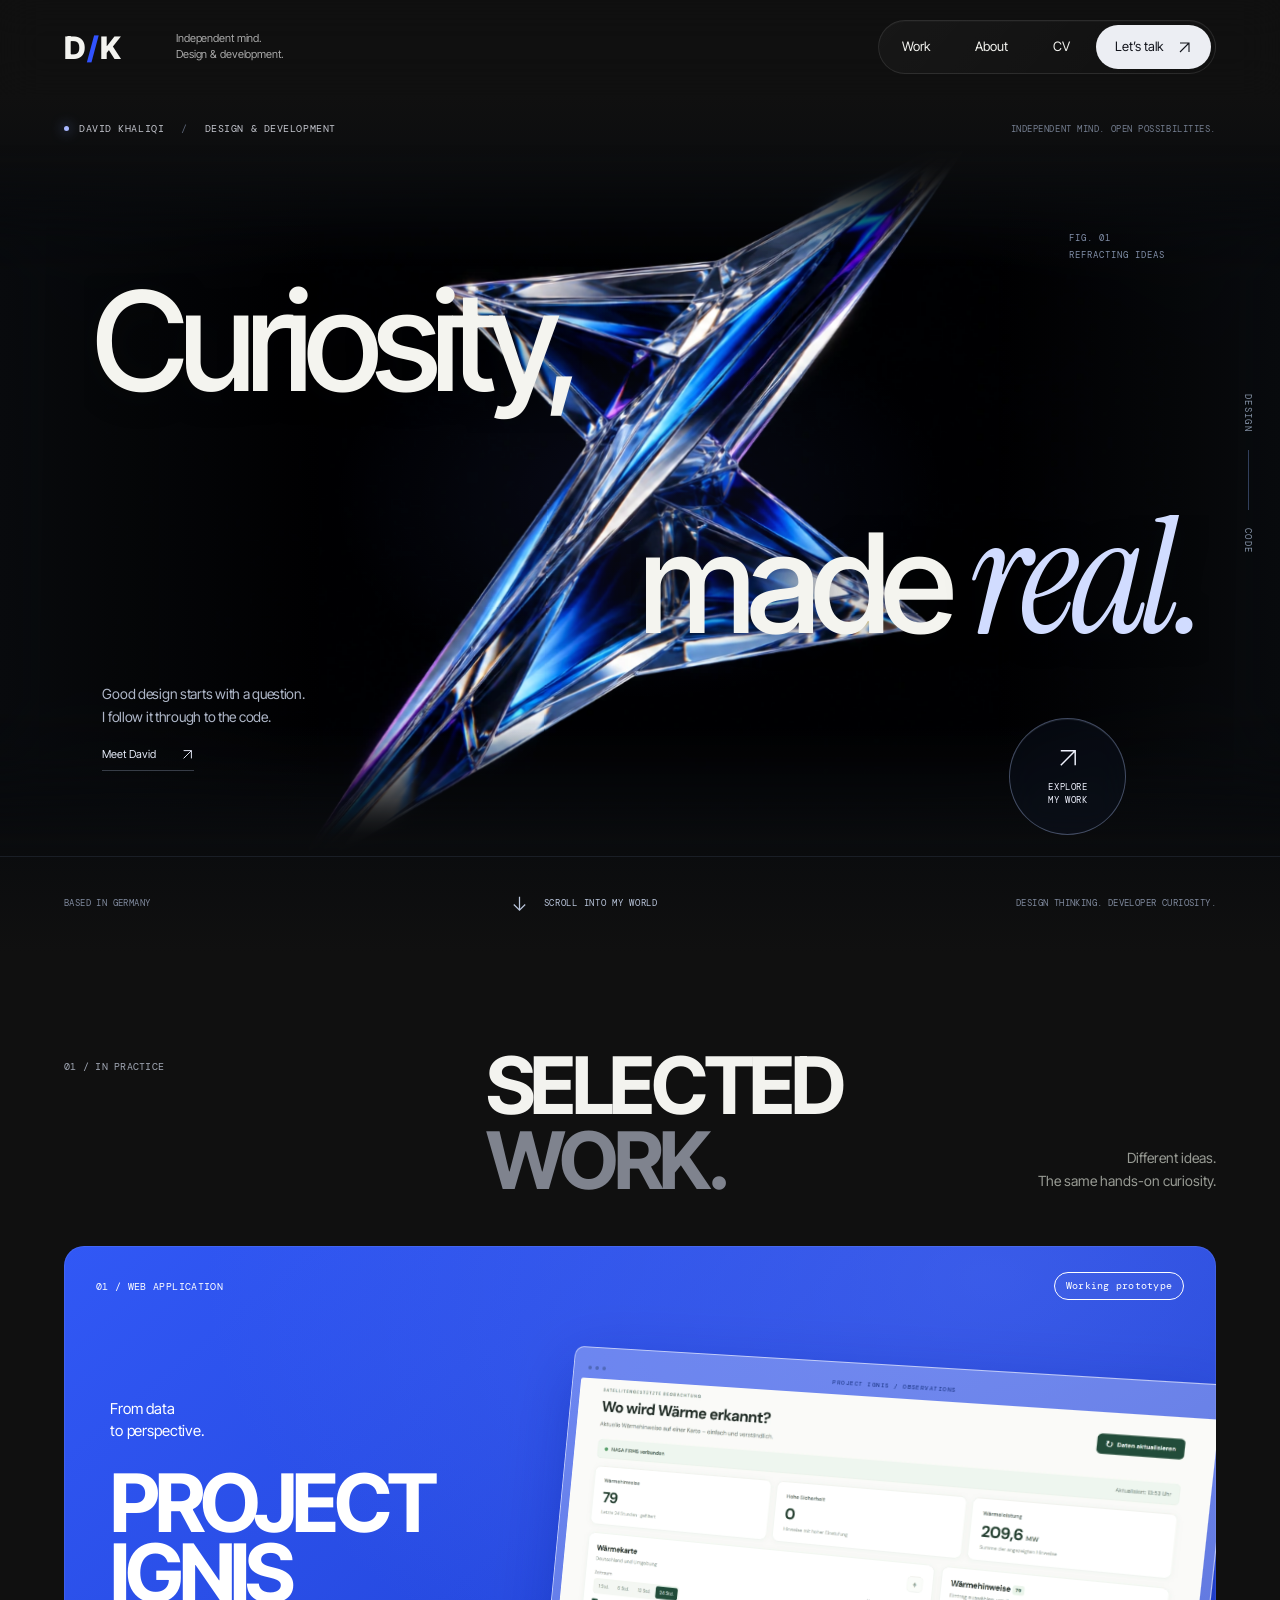
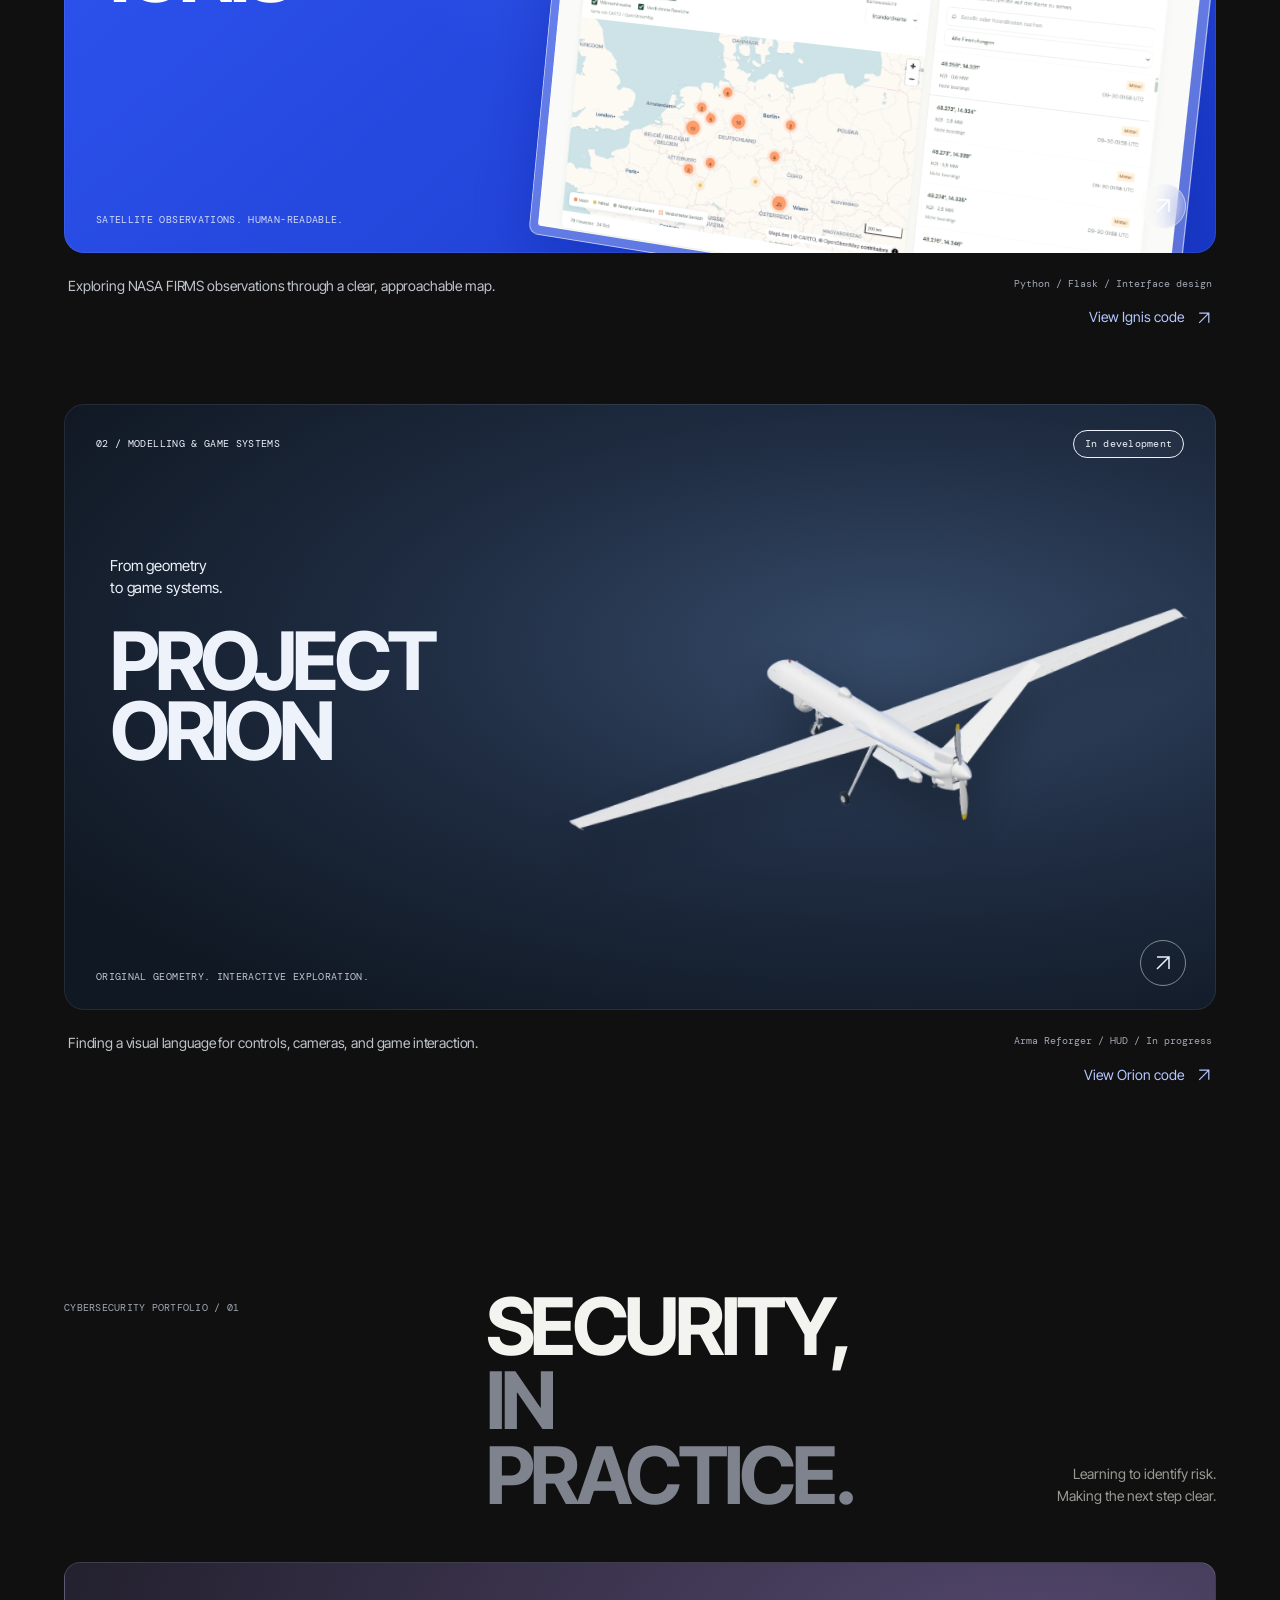
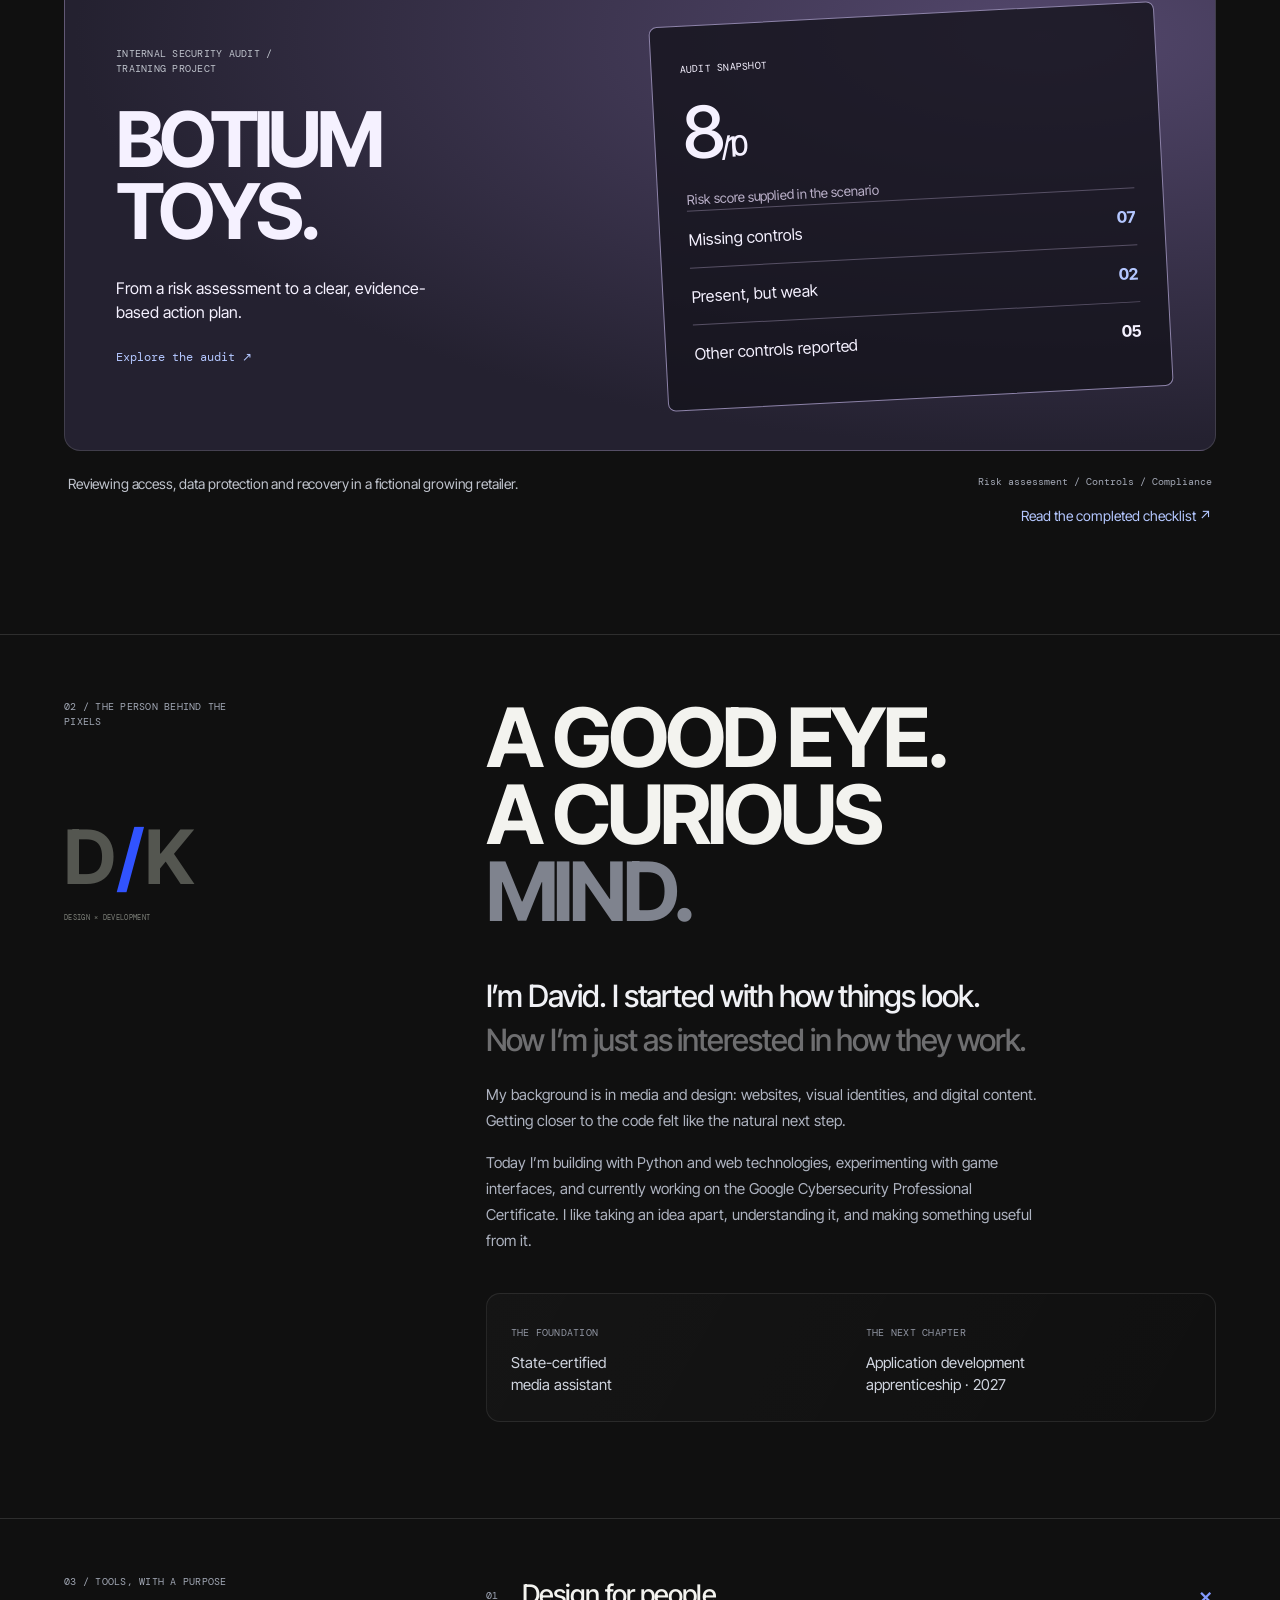
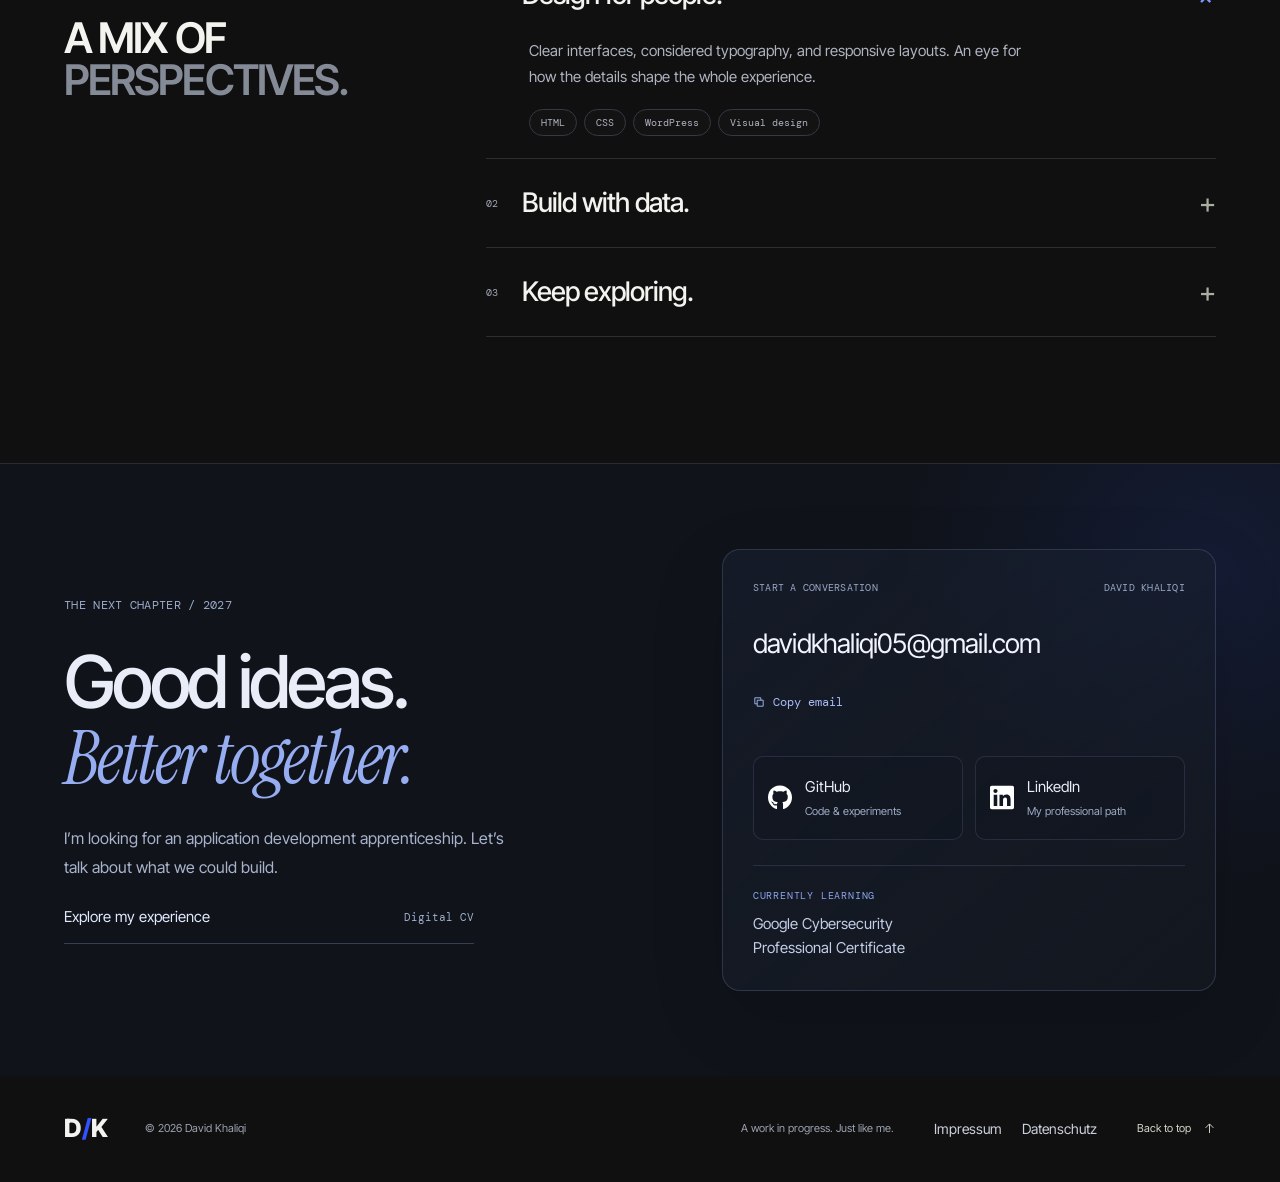
==== commit 58255530: "Add shared View project hover cursor to Botium card" ====
--- a/index.html
+++ b/index.html
@@ -18,7 +18,7 @@
 <article class="work-item" data-reveal><a class="project-panel project-orion" href="/work/orion/" aria-label="Explore the ongoing Orion project"><div class="project-panel-head"><span class="label">02 / Modelling & game systems</span><span class="project-state">In development</span></div><div class="project-title"><p>From geometry<br>to game systems.</p><h3>PROJECT<br>ORION</h3></div><div class="orion-display"><img src="/assets/orion-aircraft.webp" width="1800" height="1200" alt="David’s Orion aircraft model, viewed from above in soft studio lighting" loading="lazy"></div><span class="panel-caption label">Original geometry. Interactive exploration.</span><span class="project-arrow"><svg class="icon" viewBox="0 0 20 20" aria-hidden="true"><path d="M4 16 16 4M4 4h12v12"/></svg></span><span class="project-hover" aria-hidden="true">View<br>project <svg class="icon" viewBox="0 0 20 20" aria-hidden="true"><path d="M4 16 16 4M4 4h12v12"/></svg></span></a><div class="project-details"><p>Finding a visual language for controls, cameras, and game interaction.</p><div class="project-detail-links"><span>Arma Reforger / HUD / In progress</span><a href="https://github.com/kletterrn/orion-recon-drone" target="_blank" rel="noopener noreferrer">View Orion code <svg class="icon" viewBox="0 0 20 20" aria-hidden="true"><path d="M4 16 16 4M4 4h12v12"/></svg></a></div></div></article>
 </section>
 
-<section class="work wrap" id="cybersecurity" aria-labelledby="security-title"><div class="section-heading"><p class="label">Cybersecurity portfolio / 01</p><h2 id="security-title">SECURITY,<br><span>IN PRACTICE.</span></h2><p>Learning to identify risk.<br>Making the next step clear.</p></div><article class="work-item"><a class="audit-card" href="/work/botium-audit/"><div><p class="label">Internal security audit / Training project</p><h3>BOTIUM<br>TOYS.</h3><p>From a risk assessment to a clear, evidence-based action plan.</p><p>Explore the audit ↗</p></div><div class="audit-board" aria-hidden="true"><span class="label">Audit snapshot</span><strong>8<span style="font-size:28px">/10</span></strong><small>Risk score supplied in the scenario</small><div class="audit-board-row"><span>Missing controls</span><b class="audit-dot">07</b></div><div class="audit-board-row"><span>Present, but weak</span><b class="audit-dot">02</b></div><div class="audit-board-row"><span>Other controls reported</span><b>05</b></div></div></a><div class="project-details"><p>Reviewing access, data protection and recovery in a fictional growing retailer.</p><div class="project-detail-links"><span>Risk assessment / Controls / Compliance</span><a href="/work/botium-audit/#controls">Read the completed checklist ↗</a></div></div></article></section>
+<section class="work wrap" id="cybersecurity" aria-labelledby="security-title"><div class="section-heading"><p class="label">Cybersecurity portfolio / 01</p><h2 id="security-title">SECURITY,<br><span>IN PRACTICE.</span></h2><p>Learning to identify risk.<br>Making the next step clear.</p></div><article class="work-item"><a class="audit-card" href="/work/botium-audit/"><div><p class="label">Internal security audit / Training project</p><h3>BOTIUM<br>TOYS.</h3><p>From a risk assessment to a clear, evidence-based action plan.</p><p>Explore the audit ↗</p></div><div class="audit-board" aria-hidden="true"><span class="label">Audit snapshot</span><strong>8<span style="font-size:28px">/10</span></strong><small>Risk score supplied in the scenario</small><div class="audit-board-row"><span>Missing controls</span><b class="audit-dot">07</b></div><div class="audit-board-row"><span>Present, but weak</span><b class="audit-dot">02</b></div><div class="audit-board-row"><span>Other controls reported</span><b>05</b></div></div><span class="project-hover" aria-hidden="true">View<br>project <svg class="icon" viewBox="0 0 20 20" aria-hidden="true"><path d="M4 16 16 4M4 4h12v12"/></svg></span></a><div class="project-details"><p>Reviewing access, data protection and recovery in a fictional growing retailer.</p><div class="project-detail-links"><span>Risk assessment / Controls / Compliance</span><a href="/work/botium-audit/#controls">Read the completed checklist ↗</a></div></div></article></section>
 <section class="about wrap" id="about" aria-labelledby="about-title"><div class="about-index"><p class="label">02 / The person behind the pixels</p><div class="about-stamp" aria-hidden="true">D<span>/</span>K<small>DESIGN × DEVELOPMENT</small></div></div><div class="about-content"><h2 id="about-title" data-reveal>A GOOD EYE.<br>A CURIOUS<br><span>MIND.</span></h2><div class="about-copy" data-reveal><p class="about-lead" data-read-text>I’m David. I started with how things look.<br>Now I’m just as interested in how they work.</p><p>My background is in media and design: websites, visual identities, and digital content. Getting closer to the code felt like the natural next step.</p><p>Today I’m building with Python and web technologies, experimenting with game interfaces, and currently working on the Google Cybersecurity Professional Certificate. I like taking an idea apart, understanding it, and making something useful from it.</p></div><div class="about-facts" data-reveal><div><span class="label">The foundation</span><p>State-certified<br>media assistant</p></div><div><span class="label">The next chapter</span><p>Application development<br>apprenticeship · 2027</p></div></div></div></section>
 
 <section class="capabilities wrap" aria-labelledby="cap-title"><div class="cap-heading"><p class="label">03 / Tools, with a purpose</p><h2 id="cap-title">A MIX OF<br><span>PERSPECTIVES.</span></h2></div><div class="cap-list"><details open data-reveal><summary><span class="cap-id">01</span><h3>Design for people.</h3><span class="cap-plus" aria-hidden="true">+</span></summary><div class="cap-body"><p>Clear interfaces, considered typography, and responsive layouts. An eye for how the details shape the whole experience.</p><div class="skill-tags"><span>HTML</span><span>CSS</span><span>WordPress</span><span>Visual design</span></div></div></details><details data-reveal><summary><span class="cap-id">02</span><h3>Build with data.</h3><span class="cap-plus" aria-hidden="true">+</span></summary><div class="cap-body"><p>Working with APIs, structuring information, and building useful tools. Project Ignis is where those interests come together.</p><div class="skill-tags"><span>Python</span><span>Flask</span><span>SQL</span><span>API integration</span></div></div></details><details data-reveal><summary><span class="cap-id">03</span><h3>Keep exploring.</h3><span class="cap-plus" aria-hidden="true">+</span></summary><div class="cap-body"><p>Game interaction and HUD design through Orion. Security fundamentals through the Google Cybersecurity Professional Certificate, currently in progress.</p><div class="skill-tags"><span>Game systems</span><span>Interaction</span><span>Cybersecurity</span></div></div></details></div></section>
--- a/styles.css
+++ b/styles.css
@@ -1,4 +1,4 @@
-:root{--bg:#101010;--surface:#181818;--text:#f1f1e9;--muted:#999a97;--line:#353535;--blue:#3153ff;--font:'Inter Tight',Arial,Helvetica,sans-serif;--mono:'DM Mono',monospace;--gutter:clamp(24px,5vw,86px);--cube-size:280px;--half-cube:calc(var(--cube-size)/2);--core-size:calc(var(--cube-size)*.48);--half-core:calc(var(--core-size)/2)}
+:root{--bg:#101010;--surface:#181818;--text:#f1f1e9;--muted:#999a97;--line:#353535;--blue:#3153ff;--accent-soft:#b4c7ff;--focus:#91a6ff;--text-secondary:#bfc3cc;--surface-raised:#202020;--surface-accent:#151c29;--line-accent:#35425d;--radius-panel:16px;--font:'Inter Tight',Arial,Helvetica,sans-serif;--mono:'DM Mono',monospace;--gutter:clamp(24px,5vw,86px);--cube-size:280px;--half-cube:calc(var(--cube-size)/2);--core-size:calc(var(--cube-size)*.48);--half-core:calc(var(--core-size)/2)}
 *,*::before,*::after{box-sizing:border-box}html{scroll-behavior:smooth;scroll-padding-top:105px}body{margin:0;background:var(--bg);color:var(--text);font-family:var(--font);font-size:16px;line-height:1.5;-webkit-font-smoothing:antialiased;overflow-x:clip}a{color:inherit;text-decoration:none}button{font:inherit;color:inherit;cursor:pointer;border:0}a,button,summary{-webkit-tap-highlight-color:transparent}h1,h2,h3,p,figure,blockquote{margin:0}img,svg{display:block;max-width:100%}img{height:auto}button:focus-visible,a:focus-visible,summary:focus-visible,[tabindex]:focus-visible{outline:2px solid #708aff;outline-offset:6px}::selection{background:var(--blue);color:white}button:disabled{cursor:default}.wrap{max-width:1600px;padding-inline:var(--gutter);margin-inline:auto}.label{font-family:var(--mono);font-size:10px;font-weight:400;line-height:1.5;text-transform:uppercase;letter-spacing:.025em}.icon{width:20px;height:20px;fill:none;stroke:currentColor;stroke-width:1.5;flex:none}.skip{position:fixed;left:18px;top:10px;z-index:100;background:white;color:black;padding:12px 20px;transform:translateY(-160%)}.skip:focus{transform:none}.sr-only{position:absolute;width:1px;height:1px;overflow:hidden;clip-path:inset(50%);white-space:nowrap}.read-progress{position:fixed;inset:0 0 auto;height:2px;background:var(--blue);transform:scaleX(var(--progress,0));transform-origin:left;z-index:90;pointer-events:none}
 /* Index and navigation */
 .header{position:sticky;top:0;z-index:40;transition:background .3s,backdrop-filter .3s;border-bottom:1px solid transparent}.header.scrolled{background:#101010ed;backdrop-filter:blur(16px);border-bottom-color:#ffffff0b}.header-inner{height:87px;display:flex;align-items:center;gap:58px}.wordmark{font-size:31px;font-weight:750;letter-spacing:-3px;line-height:1;white-space:nowrap}.wordmark span{color:var(--blue);padding-inline:4px}.header-role{font-size:11px;line-height:1.45;color:#aaa;letter-spacing:-.01em}.navigation{display:flex;align-items:center;gap:39px;margin-left:auto}.navigation a{display:flex;align-items:center;gap:7px;font-size:13px;position:relative;padding-block:10px}.navigation a::after{content:'';position:absolute;bottom:5px;left:0;right:0;height:1px;background:var(--text);transform:scaleX(0);transform-origin:left;transition:transform .3s}.navigation a:hover::after,.navigation a[aria-current]::after{transform:scaleX(1)}.navigation sup{font-size:8px;font-family:var(--mono);align-self:flex-start;margin-top:1px;color:var(--muted)}.navigation a:last-child{margin-left:18px;gap:19px}.navigation .icon{width:15px;height:15px;transition:transform .3s}.navigation a:hover .icon{transform:translate(2px,-2px)}.menu-toggle{display:none}
@@ -235,3 +235,12 @@
 
 /* Project visuals lead; contribution details follow the showcase. */
 .case-image + .case-contributions{margin-top:42px}.orion-showcase:has(+ .case-contributions){margin-bottom:42px}@media(max-width:760px){.case-image + .case-contributions{margin-top:30px}.orion-showcase:has(+ .case-contributions){margin-bottom:30px}}
+
+/* Shared brand interface: project artwork keeps its own palette. */
+a:focus-visible,button:focus-visible,summary:focus-visible,[tabindex]:focus-visible{outline:2px solid var(--focus);outline-offset:5px}
+.project-detail-links a,.project-code{color:var(--accent-soft)}
+.case-contributions{background:var(--surface);border-color:var(--line);border-radius:var(--radius-panel)}
+.case-contributions .label{color:var(--accent-soft)}
+.case-contributions ul{color:var(--text-secondary)}
+.project-details p{color:var(--text-secondary)}
+@media(prefers-reduced-motion:reduce){html{scroll-behavior:auto}}
--- a/audit.css
+++ b/audit.css
@@ -1,4 +1,42 @@
 
 /* Botium audit: an editorial security case study */
 .audit-card{display:grid;grid-template-columns:1fr 1fr;gap:36px;background:radial-gradient(ellipse at 85% 15%,#53476c,#242130 70%);border:1px solid #77718b;border-radius:8px;padding:clamp(24px,4vw,64px);color:#f5f1ff;position:relative;overflow:hidden;text-decoration:none;min-height:420px;align-items:center}
-.audit-card h3{font-size:clamp(44px,6vw,96px);line-height:.94;letter-spacing:-.05em;margin:28px 0}.audit-card p{max-width:35ch}.audit-board{border:1px solid #8d83a9;background:#14131ccc;padding:28px;border-radius:8px;transform:rotate(-3deg);transition:transform .5s}.audit-card:hover .audit-board{transform:rotate(0) translateY(-5px)}.audit-board strong{display:block;font-size:72px;font-weight:500;letter-spacing:-.06em}.audit-board small{color:#bbb1ca}.audit-board-row{display:flex;justify-content:space-between;gap:16px;padding:16px 0;border-top:1px solid #575065}.audit-dot{color:#dfbbff}.audit-section{margin:90px 0}.audit-section h2{font-size:clamp(32px,4vw,60px);line-height:1.05;margin:18px 0 28px}.audit-section>p{max-width:78ch;line-height:1.8;color:#c3c0c9}.audit-metrics{display:grid;grid-template-columns:repeat(3,1fr);gap:1px;background:#514958;border:1px solid #514958}.audit-metric{padding:32px;background:#1c1923}.audit-metric strong{font-size:clamp(42px,6vw,80px);display:block;color:#d9c4f3}.audit-metric p{margin:8px 0;color:#cdc4d6}.audit-actions{display:flex;flex-wrap:wrap;gap:14px;margin:28px 0}.audit-actions a{border:1px solid #82738e;border-radius:40px;padding:14px 22px;text-decoration:none}.audit-actions a:hover{background:#d9c4f3;color:#16121d}.audit-table-wrap{overflow:auto;border:1px solid #48424f;border-radius:8px}.audit-table{border-collapse:collapse;width:100%;font-size:15px;line-height:1.6}.audit-table th,.audit-table td{text-align:left;padding:18px;vertical-align:top;border-bottom:1px solid #3d3645}.audit-table th{color:#ded1ed;background:#211c29}.audit-table th:first-child{width:26%}.audit-table td:nth-child(2){white-space:nowrap}.audit-table caption{text-align:left;padding:18px;font-size:20px}.audit-status{display:inline-block;font-size:12px;border:1px solid #72617e;border-radius:20px;padding:3px 10px;margin-bottom:7px;color:#e4c6f6}.audit-priorities{display:grid;grid-template-columns:repeat(3,1fr);gap:20px}.audit-priority{border-top:2px solid #ac8ccd;padding:24px 0}.audit-priority h3{font-size:26px;margin:16px 0}.audit-priority p{line-height:1.8;color:#c3bdca}.audit-note{padding:28px;border-left:3px solid #b894d4;background:#211b29;margin:24px 0;line-height:1.8}.audit-sources li{margin:16px 0;line-height:1.7}.audit-sources a{text-decoration:underline;text-underline-offset:4px}.audit-page .case-hero h1{font-size:clamp(52px,9vw,144px)}.audit-page .case-hero h1 span{color:#c5a2e8}.audit-card:focus-visible,.audit-actions a:focus-visible{outline:3px solid #dfbbff;outline-offset:5px}@media(max-width:760px){.audit-card{grid-template-columns:1fr;min-height:0}.audit-board{transform:none}.audit-metrics,.audit-priorities{grid-template-columns:1fr}.audit-section{margin:60px 0}.audit-table{min-width:580px}.audit-metric{padding:24px}}@media(prefers-reduced-motion:reduce){.audit-board{transition:none;transform:none!important}}@media print{.header,.footer,.audit-actions,.case-back{display:none}.audit-page{color:#000;background:white}.audit-page *{color:#000!important;background:white!important}.audit-table{font-size:10pt}.audit-table-wrap{overflow:visible}.audit-section{margin:25px 0}}
+.audit-card h3{font-size:clamp(44px,6vw,96px);line-height:.94;letter-spacing:-.05em;margin:28px 0}.audit-card p{max-width:35ch}.audit-board{border:1px solid #8d83a9;background:#14131ccc;padding:28px;border-radius:8px;transform:rotate(-3deg);transition:transform .5s}.audit-card:hover .audit-board{transform:rotate(0) translateY(-5px)}.audit-board strong{display:block;font-size:72px;font-weight:500;letter-spacing:-.06em}.audit-board small{color:#bbb1ca}.audit-board-row{display:flex;justify-content:space-between;gap:16px;padding:16px 0;border-top:1px solid #575065}.audit-dot{color:#dfbbff}.audit-section{margin:90px 0}.audit-section h2{font-size:clamp(32px,4vw,60px);line-height:1.05;margin:18px 0 28px}.audit-section>p{max-width:78ch;line-height:1.8;color:var(--text-secondary)}.audit-metrics{display:grid;grid-template-columns:repeat(3,1fr);gap:1px;background:var(--line);border:1px solid var(--line)}.audit-metric{padding:32px;background:var(--surface)}.audit-metric strong{font-size:clamp(42px,6vw,80px);display:block;color:var(--accent-soft)}.audit-metric p{margin:8px 0;color:var(--text-secondary)}.audit-actions{display:flex;flex-wrap:wrap;gap:14px;margin:28px 0}.audit-actions a{border:1px solid var(--line-accent);border-radius:40px;padding:14px 22px;text-decoration:none}.audit-actions a:hover{background:var(--accent-soft);color:var(--bg)}.audit-table-wrap{overflow:auto;border:1px solid var(--line);border-radius:8px}.audit-table{border-collapse:collapse;width:100%;font-size:15px;line-height:1.6}.audit-table th,.audit-table td{text-align:left;padding:18px;vertical-align:top;border-bottom:1px solid var(--line)}.audit-table th{color:var(--text);background:var(--surface-raised)}.audit-table th:first-child{width:26%}.audit-table td:nth-child(2){white-space:nowrap}.audit-table caption{text-align:left;padding:18px;font-size:20px}.audit-status{display:inline-block;font-size:12px;border:1px solid var(--line-accent);border-radius:20px;padding:3px 10px;margin-bottom:7px;color:var(--accent-soft)}.audit-priorities{display:grid;grid-template-columns:repeat(3,1fr);gap:20px}.audit-priority{border-top:2px solid var(--blue);padding:24px 0}.audit-priority h3{font-size:26px;margin:16px 0}.audit-priority p{line-height:1.8;color:var(--text-secondary)}.audit-note{padding:28px;border-left:3px solid var(--blue);background:var(--surface);margin:24px 0;line-height:1.8}.audit-sources li{margin:16px 0;line-height:1.7}.audit-sources a{text-decoration:underline;text-underline-offset:4px}.audit-page .case-hero h1{font-size:clamp(52px,9vw,144px)}.audit-page .case-hero h1 span{color:var(--blue)}.audit-card:focus-visible,.audit-actions a:focus-visible{outline:3px solid var(--focus);outline-offset:5px}@media(max-width:760px){.audit-card{grid-template-columns:1fr;min-height:0}.audit-board{transform:none}.audit-metrics,.audit-priorities{grid-template-columns:1fr}.audit-section{margin:60px 0}.audit-table{min-width:580px}.audit-metric{padding:24px}}@media(prefers-reduced-motion:reduce){.audit-board{transition:none;transform:none!important}}@media print{.header,.footer,.audit-actions,.case-back{display:none}.audit-page{color:#000;background:white}.audit-page *{color:#000!important;background:white!important}.audit-table{font-size:10pt}.audit-table-wrap{overflow:visible}.audit-section{margin:25px 0}}
+
+/* Keep violet inside Botium's artwork, with shared spacing and interaction rules. */
+.audit-card{border-radius:var(--radius-panel);border-color:var(--line);grid-template-columns:minmax(0,1fr) minmax(0,1fr)}
+.audit-card>div,.audit-priority,.audit-metric{min-width:0}
+.audit-card>div:first-child>.label{color:var(--text-secondary)}
+.audit-card h3{font-weight:650;letter-spacing:-.065em}
+.audit-card>div:first-child>p:last-child{margin-top:24px;font:12px/1.6 var(--mono);color:var(--accent-soft)}
+.audit-card .audit-dot{color:var(--accent-soft)}
+.audit-metrics{border-radius:var(--radius-panel);overflow:hidden}
+.audit-metric strong{font-weight:500;letter-spacing:-.055em;line-height:1.1}
+.audit-metric small{display:block;font-size:13px;line-height:1.65;color:var(--muted);max-width:35ch}
+.audit-actions a{display:inline-flex;align-items:center;min-height:48px;font-size:14px;line-height:1.4;transition:background .2s,color .2s}
+.audit-actions a:first-child{background:var(--blue);border-color:var(--blue);color:white}
+.audit-actions a:first-child:hover{background:var(--accent-soft);color:var(--bg)}
+.audit-section>p+p{margin-top:18px}
+.audit-table-wrap{border-radius:var(--radius-panel);margin-top:24px}
+.audit-table caption{font-family:var(--mono);font-size:12px;text-transform:uppercase;letter-spacing:.03em;padding:22px;color:var(--accent-soft)}
+.audit-table th[scope=row]{font-weight:500;background:var(--surface);color:var(--text)}
+.audit-table td{color:var(--text-secondary)}
+.audit-table tbody tr:last-child>*{border-bottom:0}
+.audit-status{color:var(--text-secondary);border-color:var(--line);background:var(--surface)}
+.audit-status[data-status=missing]{color:var(--text);border-style:dashed}
+.audit-status[data-status=improve]{color:var(--accent-soft);border-color:var(--line-accent)}
+.audit-note{border-radius:0 12px 12px 0;color:var(--text-secondary)}
+.audit-note strong{color:var(--text)}
+.audit-note p{margin-top:10px}
+.audit-sources{padding-left:22px;color:var(--text-secondary)}
+.audit-sources a{color:var(--accent-soft)}
+.audit-scroll-hint{display:none}
+@media(max-width:950px){.audit-priorities{grid-template-columns:1fr}.audit-priority p{max-width:75ch}}
+@media(max-width:760px){.audit-card{grid-template-columns:1fr;padding:24px 20px;gap:28px}.audit-card h3{font-size:clamp(44px,12vw,72px)}.audit-board{padding:22px}.audit-section h2{font-size:clamp(30px,8vw,42px)}.audit-page .case-hero h1{font-size:clamp(44px,12vw,76px)}.audit-actions{gap:10px}.audit-actions a{width:100%;justify-content:center;text-align:center}.audit-note{padding:22px}.audit-table th,.audit-table td{padding:14px}.audit-scroll-hint{display:block!important;font:11px/1.6 var(--mono);color:var(--muted);margin:10px 0}.audit-table-wrap{margin-top:12px}}
+@media(prefers-reduced-motion:reduce){.audit-actions a{transition:none}}
+
+/* Reuse the shared project cursor on pointer-capable desktop devices. */
+@media (hover:hover) and (pointer:fine) and (min-width:761px) and (prefers-reduced-motion:no-preference){
+ .audit-card.pointer-active,.audit-card.pointer-active *{cursor:none!important}
+ .audit-card.pointer-active .project-hover{opacity:1;transform:translate(-50%,-50%) scale(1)}
+}
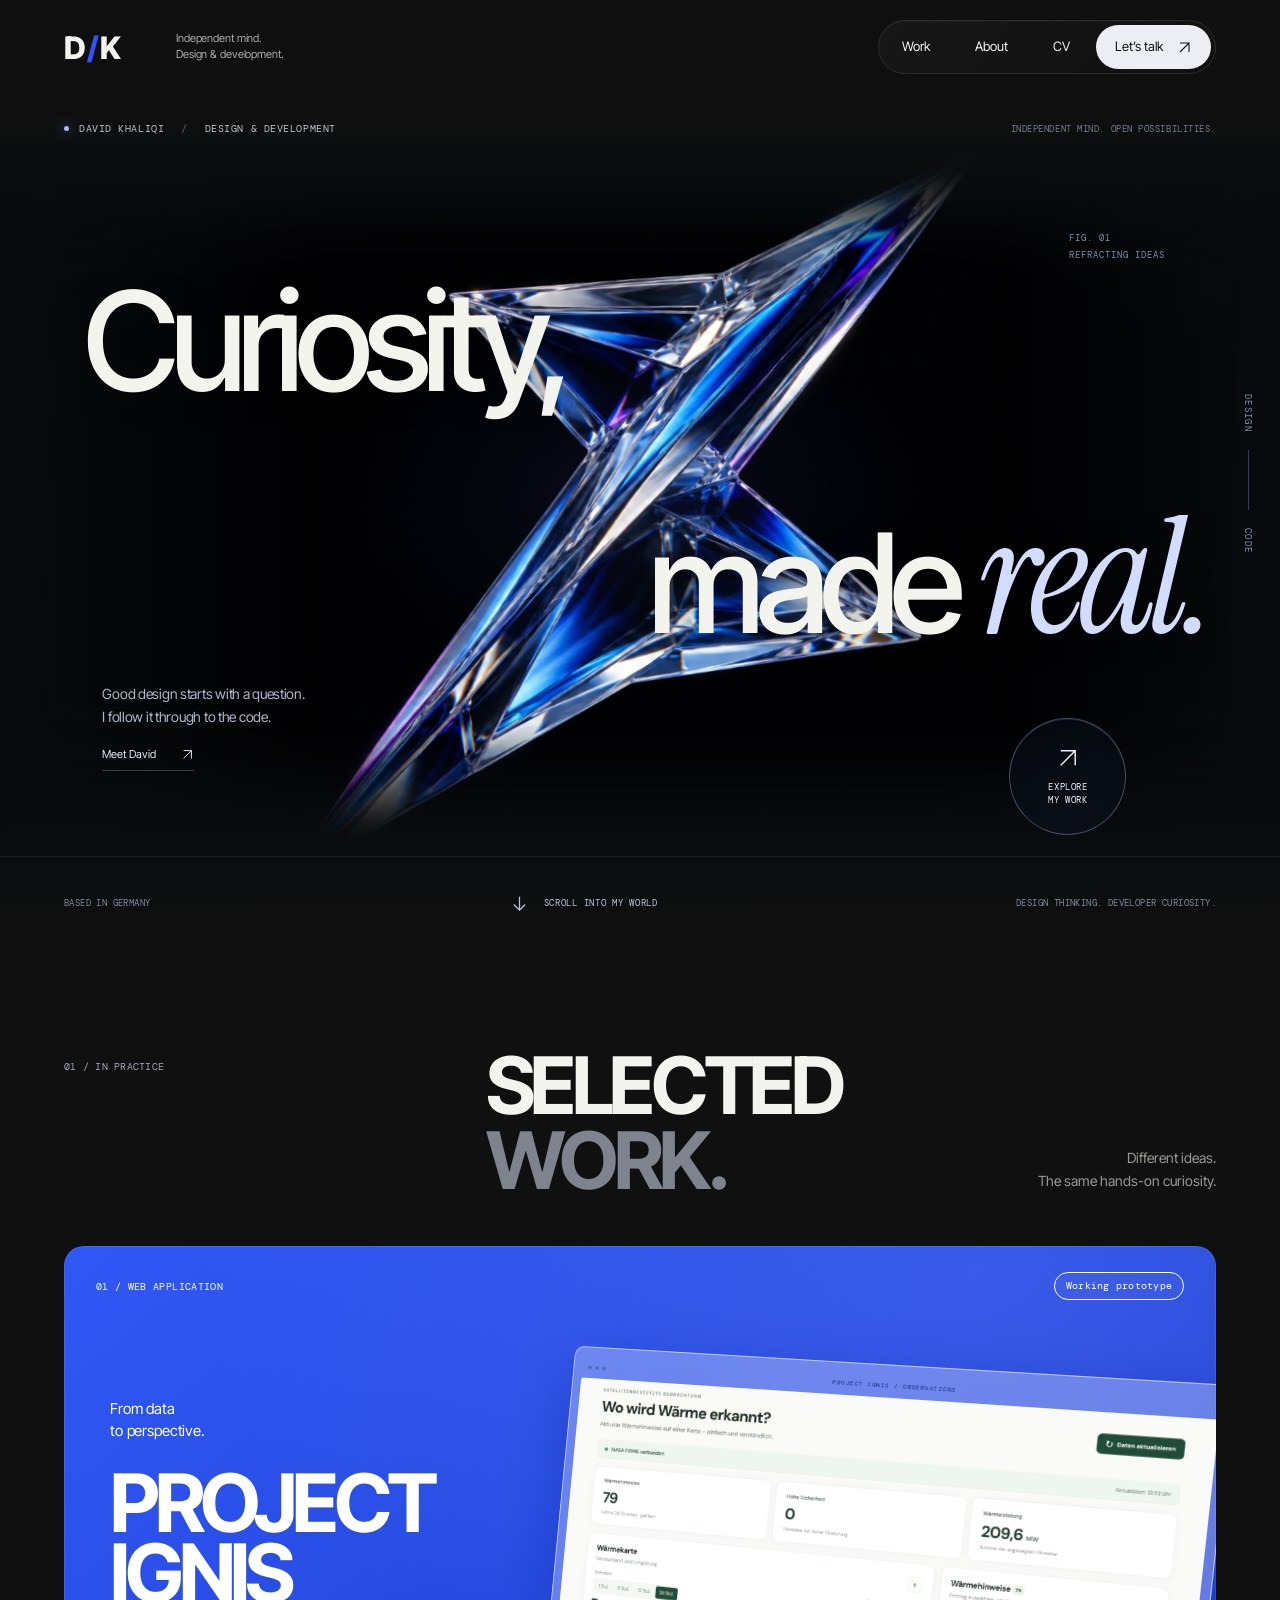
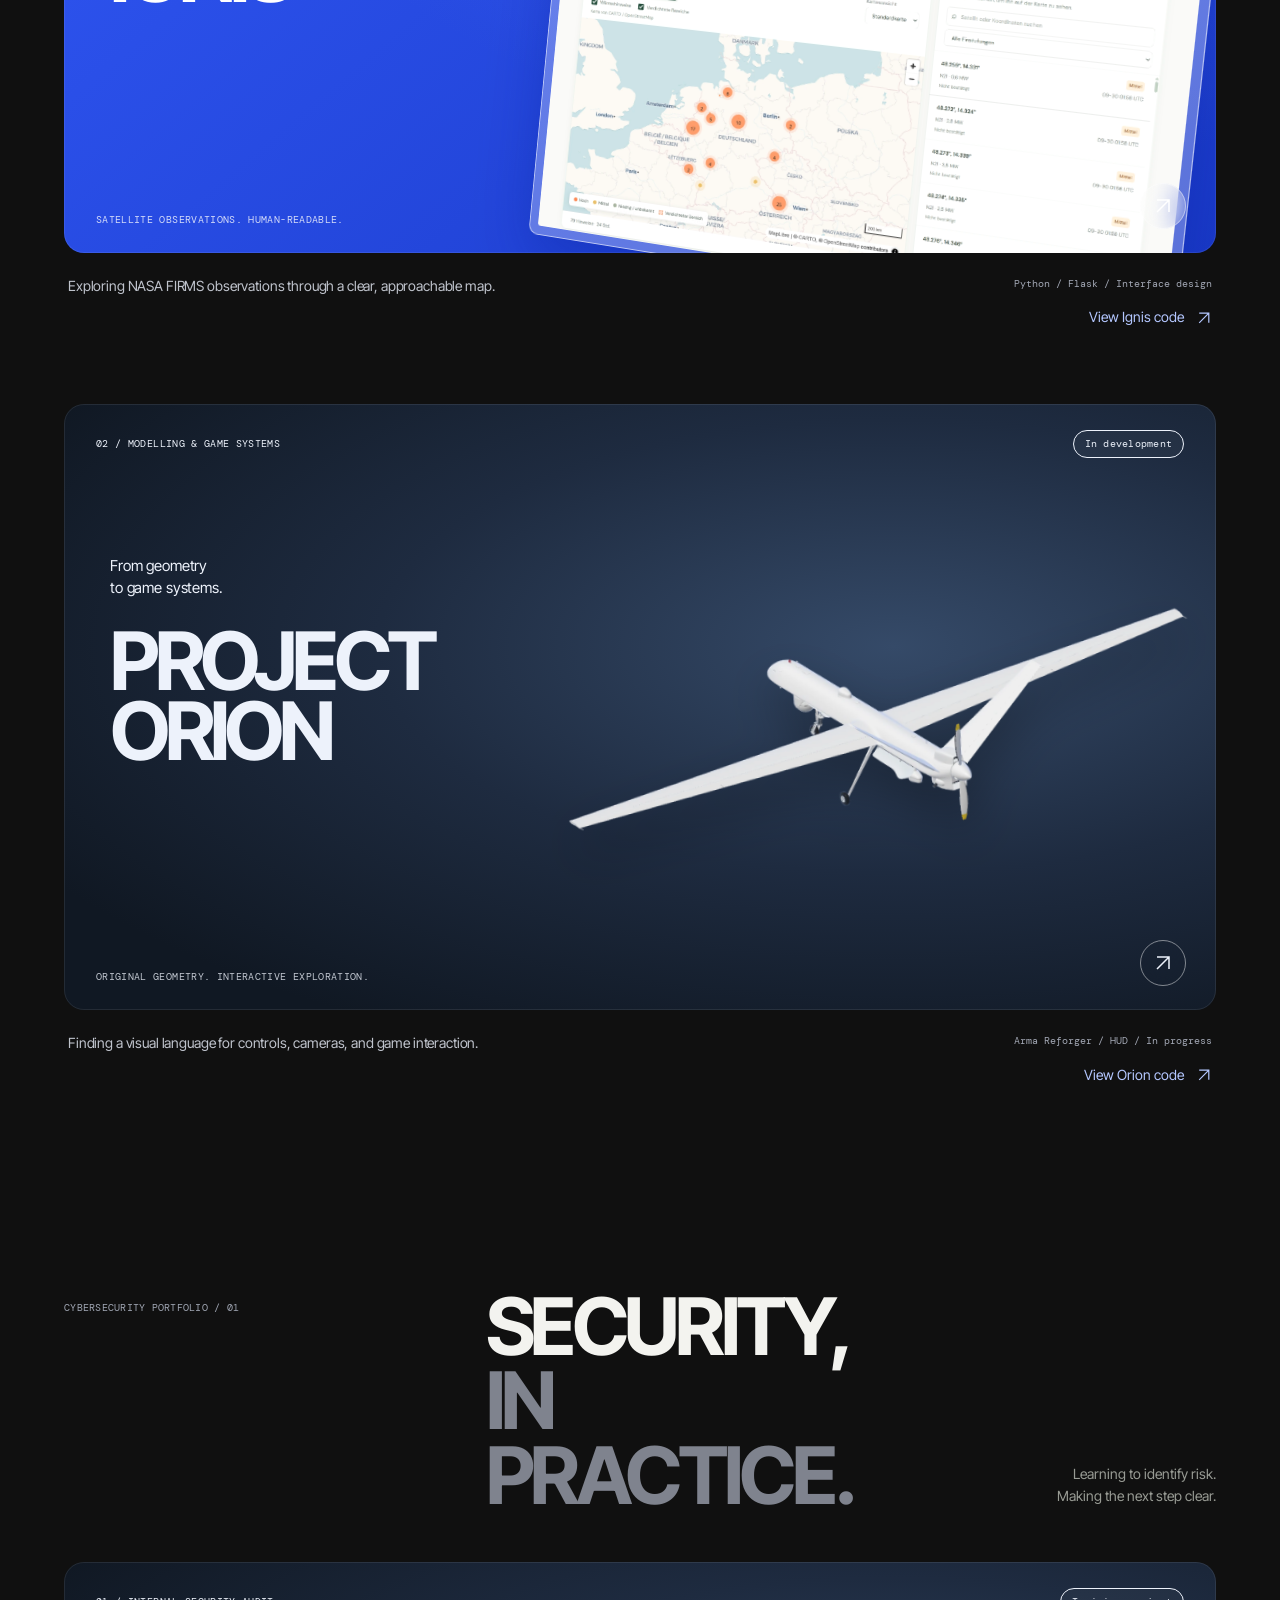
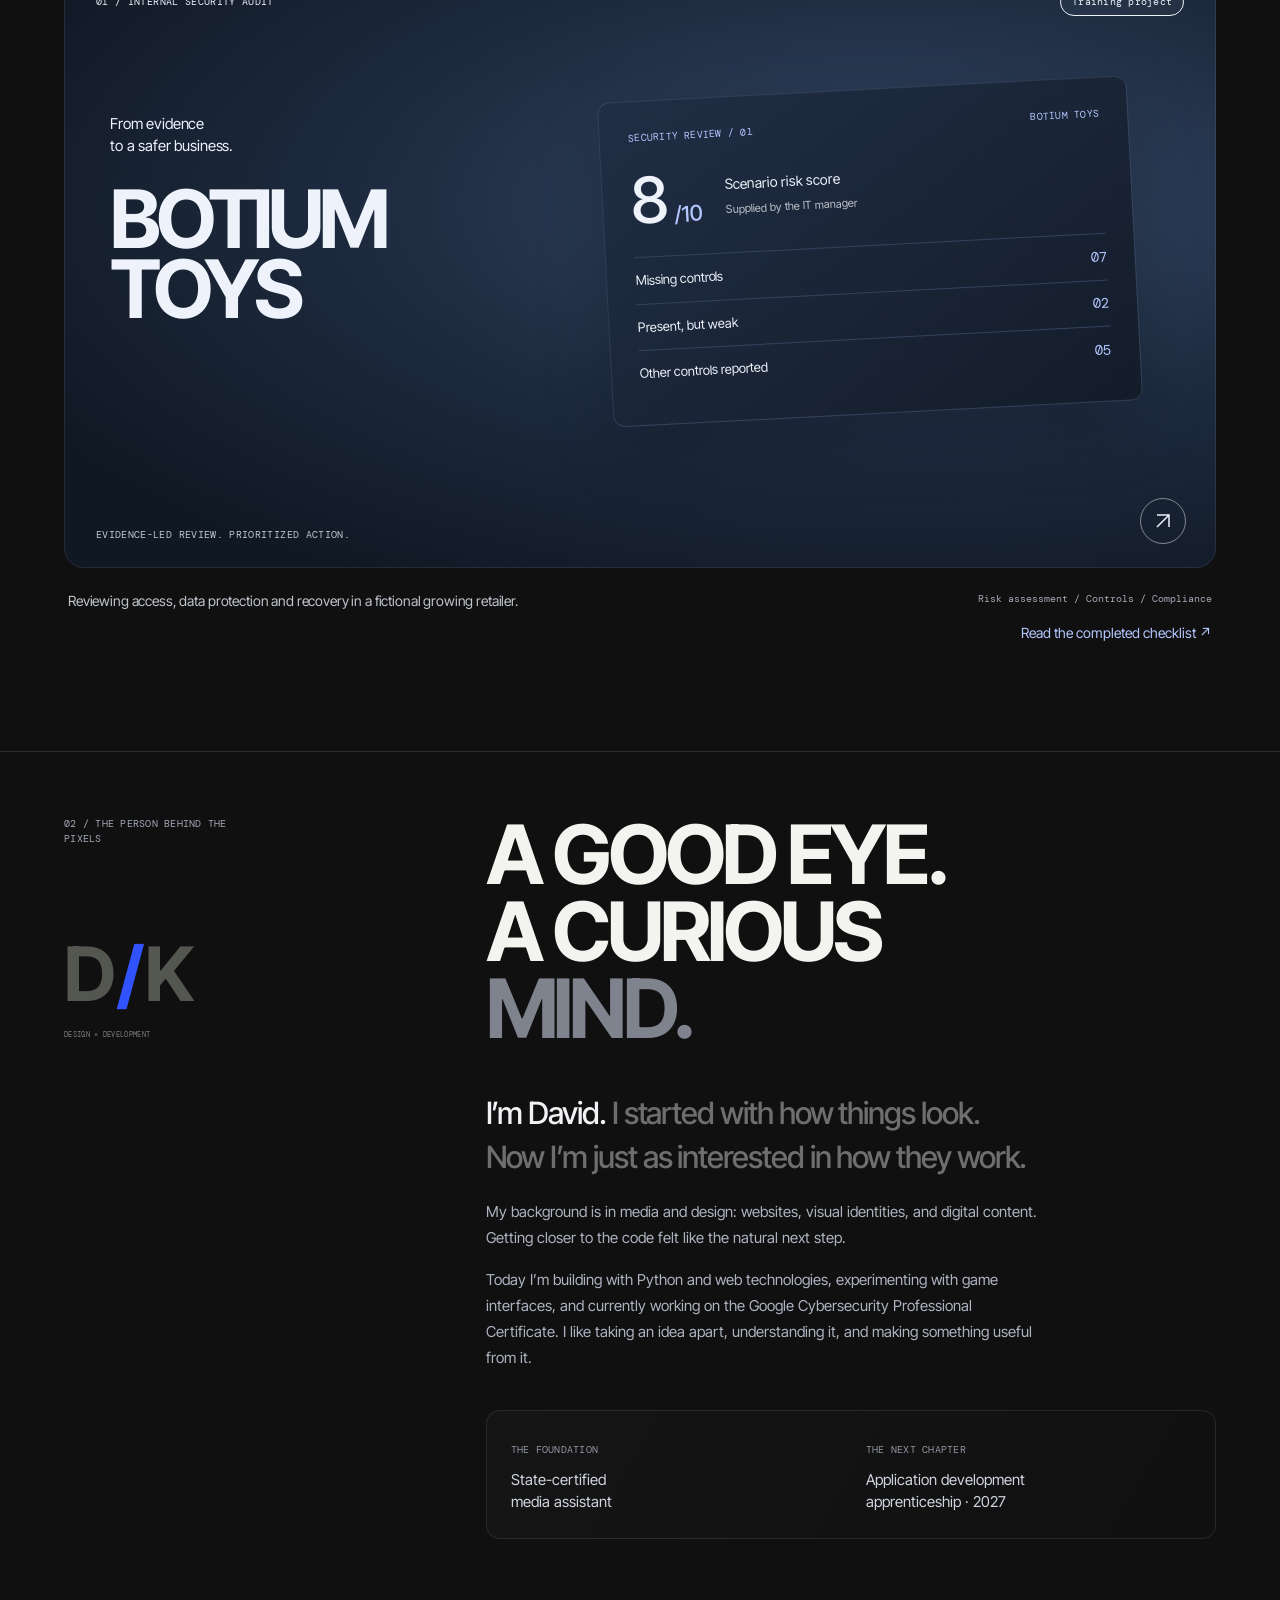
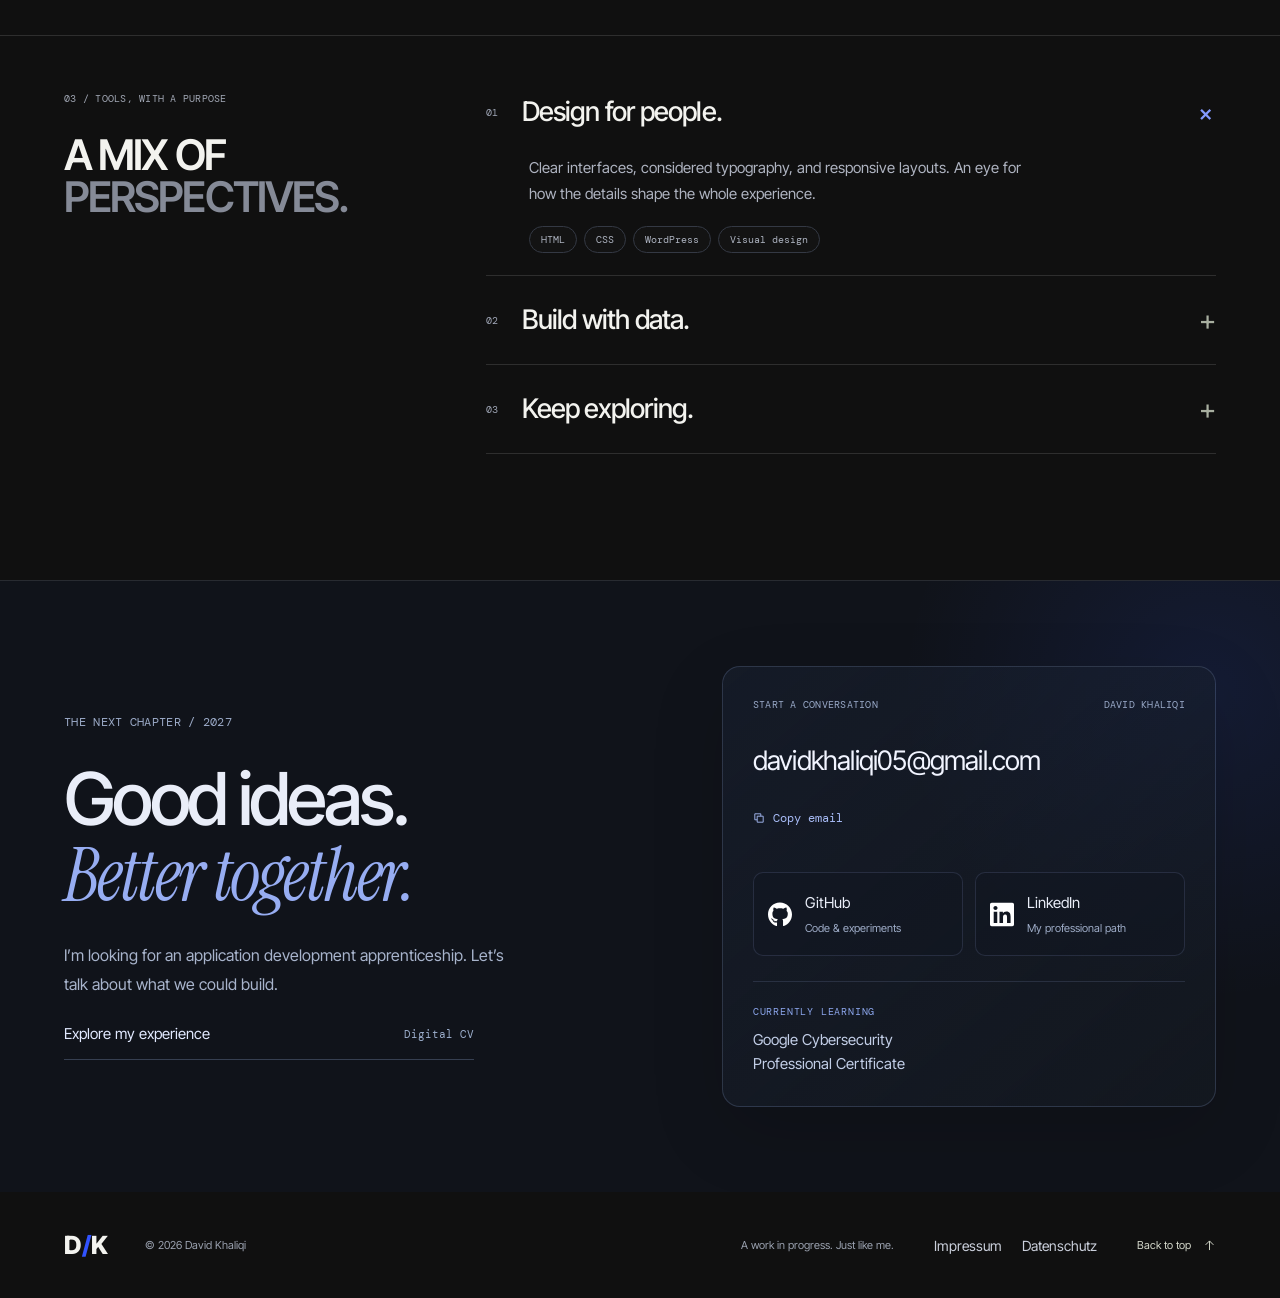
==== commit f0e418a6: "Align Botium with shared project design and publish supplied source report" ====
--- a/index.html
+++ b/index.html
@@ -18,7 +18,7 @@
 <article class="work-item" data-reveal><a class="project-panel project-orion" href="/work/orion/" aria-label="Explore the ongoing Orion project"><div class="project-panel-head"><span class="label">02 / Modelling & game systems</span><span class="project-state">In development</span></div><div class="project-title"><p>From geometry<br>to game systems.</p><h3>PROJECT<br>ORION</h3></div><div class="orion-display"><img src="/assets/orion-aircraft.webp" width="1800" height="1200" alt="David’s Orion aircraft model, viewed from above in soft studio lighting" loading="lazy"></div><span class="panel-caption label">Original geometry. Interactive exploration.</span><span class="project-arrow"><svg class="icon" viewBox="0 0 20 20" aria-hidden="true"><path d="M4 16 16 4M4 4h12v12"/></svg></span><span class="project-hover" aria-hidden="true">View<br>project <svg class="icon" viewBox="0 0 20 20" aria-hidden="true"><path d="M4 16 16 4M4 4h12v12"/></svg></span></a><div class="project-details"><p>Finding a visual language for controls, cameras, and game interaction.</p><div class="project-detail-links"><span>Arma Reforger / HUD / In progress</span><a href="https://github.com/kletterrn/orion-recon-drone" target="_blank" rel="noopener noreferrer">View Orion code <svg class="icon" viewBox="0 0 20 20" aria-hidden="true"><path d="M4 16 16 4M4 4h12v12"/></svg></a></div></div></article>
 </section>
 
-<section class="work wrap" id="cybersecurity" aria-labelledby="security-title"><div class="section-heading"><p class="label">Cybersecurity portfolio / 01</p><h2 id="security-title">SECURITY,<br><span>IN PRACTICE.</span></h2><p>Learning to identify risk.<br>Making the next step clear.</p></div><article class="work-item"><a class="audit-card" href="/work/botium-audit/"><div><p class="label">Internal security audit / Training project</p><h3>BOTIUM<br>TOYS.</h3><p>From a risk assessment to a clear, evidence-based action plan.</p><p>Explore the audit ↗</p></div><div class="audit-board" aria-hidden="true"><span class="label">Audit snapshot</span><strong>8<span style="font-size:28px">/10</span></strong><small>Risk score supplied in the scenario</small><div class="audit-board-row"><span>Missing controls</span><b class="audit-dot">07</b></div><div class="audit-board-row"><span>Present, but weak</span><b class="audit-dot">02</b></div><div class="audit-board-row"><span>Other controls reported</span><b>05</b></div></div><span class="project-hover" aria-hidden="true">View<br>project <svg class="icon" viewBox="0 0 20 20" aria-hidden="true"><path d="M4 16 16 4M4 4h12v12"/></svg></span></a><div class="project-details"><p>Reviewing access, data protection and recovery in a fictional growing retailer.</p><div class="project-detail-links"><span>Risk assessment / Controls / Compliance</span><a href="/work/botium-audit/#controls">Read the completed checklist ↗</a></div></div></article></section>
+<section class="work wrap" id="cybersecurity" aria-labelledby="security-title"><div class="section-heading"><p class="label">Cybersecurity portfolio / 01</p><h2 id="security-title">SECURITY,<br><span>IN PRACTICE.</span></h2><p>Learning to identify risk.<br>Making the next step clear.</p></div><article class="work-item"><a class="project-panel project-botium" href="/work/botium-audit/" aria-label="Explore the Botium Toys security audit"><div class="project-panel-head"><span class="label">01 / Internal security audit</span><span class="project-state">Training project</span></div><div class="project-title"><p>From evidence<br>to a safer business.</p><h3>BOTIUM<br>TOYS</h3></div><div class="botium-display" aria-hidden="true"><div class="botium-report-head"><span class="label">Security review / 01</span><span class="label">Botium Toys</span></div><div class="botium-score"><strong>8<span>/10</span></strong><p>Scenario risk score<br><small>Supplied by the IT manager</small></p></div><div class="botium-findings"><div><span>Missing controls</span><b>07</b></div><div><span>Present, but weak</span><b>02</b></div><div><span>Other controls reported</span><b>05</b></div></div></div><span class="panel-caption label">Evidence-led review. Prioritized action.</span><span class="project-arrow"><svg class="icon" viewBox="0 0 20 20" aria-hidden="true"><path d="M4 16 16 4M4 4h12v12"/></svg></span><span class="project-hover" aria-hidden="true">View<br>project <svg class="icon" viewBox="0 0 20 20" aria-hidden="true"><path d="M4 16 16 4M4 4h12v12"/></svg></span></a><div class="project-details"><p>Reviewing access, data protection and recovery in a fictional growing retailer.</p><div class="project-detail-links"><span>Risk assessment / Controls / Compliance</span><a href="/work/botium-audit/#controls">Read the completed checklist ↗</a></div></div></article></section>
 <section class="about wrap" id="about" aria-labelledby="about-title"><div class="about-index"><p class="label">02 / The person behind the pixels</p><div class="about-stamp" aria-hidden="true">D<span>/</span>K<small>DESIGN × DEVELOPMENT</small></div></div><div class="about-content"><h2 id="about-title" data-reveal>A GOOD EYE.<br>A CURIOUS<br><span>MIND.</span></h2><div class="about-copy" data-reveal><p class="about-lead" data-read-text>I’m David. I started with how things look.<br>Now I’m just as interested in how they work.</p><p>My background is in media and design: websites, visual identities, and digital content. Getting closer to the code felt like the natural next step.</p><p>Today I’m building with Python and web technologies, experimenting with game interfaces, and currently working on the Google Cybersecurity Professional Certificate. I like taking an idea apart, understanding it, and making something useful from it.</p></div><div class="about-facts" data-reveal><div><span class="label">The foundation</span><p>State-certified<br>media assistant</p></div><div><span class="label">The next chapter</span><p>Application development<br>apprenticeship · 2027</p></div></div></div></section>
 
 <section class="capabilities wrap" aria-labelledby="cap-title"><div class="cap-heading"><p class="label">03 / Tools, with a purpose</p><h2 id="cap-title">A MIX OF<br><span>PERSPECTIVES.</span></h2></div><div class="cap-list"><details open data-reveal><summary><span class="cap-id">01</span><h3>Design for people.</h3><span class="cap-plus" aria-hidden="true">+</span></summary><div class="cap-body"><p>Clear interfaces, considered typography, and responsive layouts. An eye for how the details shape the whole experience.</p><div class="skill-tags"><span>HTML</span><span>CSS</span><span>WordPress</span><span>Visual design</span></div></div></details><details data-reveal><summary><span class="cap-id">02</span><h3>Build with data.</h3><span class="cap-plus" aria-hidden="true">+</span></summary><div class="cap-body"><p>Working with APIs, structuring information, and building useful tools. Project Ignis is where those interests come together.</p><div class="skill-tags"><span>Python</span><span>Flask</span><span>SQL</span><span>API integration</span></div></div></details><details data-reveal><summary><span class="cap-id">03</span><h3>Keep exploring.</h3><span class="cap-plus" aria-hidden="true">+</span></summary><div class="cap-body"><p>Game interaction and HUD design through Orion. Security fundamentals through the Google Cybersecurity Professional Certificate, currently in progress.</p><div class="skill-tags"><span>Game systems</span><span>Interaction</span><span>Cybersecurity</span></div></div></details></div></section>
--- a/audit.css
+++ b/audit.css
@@ -1,15 +1,12 @@
-
-/* Botium audit: an editorial security case study */
-.audit-card{display:grid;grid-template-columns:1fr 1fr;gap:36px;background:radial-gradient(ellipse at 85% 15%,#53476c,#242130 70%);border:1px solid #77718b;border-radius:8px;padding:clamp(24px,4vw,64px);color:#f5f1ff;position:relative;overflow:hidden;text-decoration:none;min-height:420px;align-items:center}
-.audit-card h3{font-size:clamp(44px,6vw,96px);line-height:.94;letter-spacing:-.05em;margin:28px 0}.audit-card p{max-width:35ch}.audit-board{border:1px solid #8d83a9;background:#14131ccc;padding:28px;border-radius:8px;transform:rotate(-3deg);transition:transform .5s}.audit-card:hover .audit-board{transform:rotate(0) translateY(-5px)}.audit-board strong{display:block;font-size:72px;font-weight:500;letter-spacing:-.06em}.audit-board small{color:#bbb1ca}.audit-board-row{display:flex;justify-content:space-between;gap:16px;padding:16px 0;border-top:1px solid #575065}.audit-dot{color:#dfbbff}.audit-section{margin:90px 0}.audit-section h2{font-size:clamp(32px,4vw,60px);line-height:1.05;margin:18px 0 28px}.audit-section>p{max-width:78ch;line-height:1.8;color:var(--text-secondary)}.audit-metrics{display:grid;grid-template-columns:repeat(3,1fr);gap:1px;background:var(--line);border:1px solid var(--line)}.audit-metric{padding:32px;background:var(--surface)}.audit-metric strong{font-size:clamp(42px,6vw,80px);display:block;color:var(--accent-soft)}.audit-metric p{margin:8px 0;color:var(--text-secondary)}.audit-actions{display:flex;flex-wrap:wrap;gap:14px;margin:28px 0}.audit-actions a{border:1px solid var(--line-accent);border-radius:40px;padding:14px 22px;text-decoration:none}.audit-actions a:hover{background:var(--accent-soft);color:var(--bg)}.audit-table-wrap{overflow:auto;border:1px solid var(--line);border-radius:8px}.audit-table{border-collapse:collapse;width:100%;font-size:15px;line-height:1.6}.audit-table th,.audit-table td{text-align:left;padding:18px;vertical-align:top;border-bottom:1px solid var(--line)}.audit-table th{color:var(--text);background:var(--surface-raised)}.audit-table th:first-child{width:26%}.audit-table td:nth-child(2){white-space:nowrap}.audit-table caption{text-align:left;padding:18px;font-size:20px}.audit-status{display:inline-block;font-size:12px;border:1px solid var(--line-accent);border-radius:20px;padding:3px 10px;margin-bottom:7px;color:var(--accent-soft)}.audit-priorities{display:grid;grid-template-columns:repeat(3,1fr);gap:20px}.audit-priority{border-top:2px solid var(--blue);padding:24px 0}.audit-priority h3{font-size:26px;margin:16px 0}.audit-priority p{line-height:1.8;color:var(--text-secondary)}.audit-note{padding:28px;border-left:3px solid var(--blue);background:var(--surface);margin:24px 0;line-height:1.8}.audit-sources li{margin:16px 0;line-height:1.7}.audit-sources a{text-decoration:underline;text-underline-offset:4px}.audit-page .case-hero h1{font-size:clamp(52px,9vw,144px)}.audit-page .case-hero h1 span{color:var(--blue)}.audit-card:focus-visible,.audit-actions a:focus-visible{outline:3px solid var(--focus);outline-offset:5px}@media(max-width:760px){.audit-card{grid-template-columns:1fr;min-height:0}.audit-board{transform:none}.audit-metrics,.audit-priorities{grid-template-columns:1fr}.audit-section{margin:60px 0}.audit-table{min-width:580px}.audit-metric{padding:24px}}@media(prefers-reduced-motion:reduce){.audit-board{transition:none;transform:none!important}}@media print{.header,.footer,.audit-actions,.case-back{display:none}.audit-page{color:#000;background:white}.audit-page *{color:#000!important;background:white!important}.audit-table{font-size:10pt}.audit-table-wrap{overflow:visible}.audit-section{margin:25px 0}}
+.audit-section{margin:90px 0}.audit-section h2{font-size:clamp(32px,4vw,60px);line-height:1.05;margin:18px 0 28px}.audit-section>p{max-width:78ch;line-height:1.8;color:var(--text-secondary)}.audit-metrics{display:grid;grid-template-columns:repeat(3,1fr);gap:1px;background:var(--line);border:1px solid var(--line)}.audit-metric{padding:32px;background:var(--surface)}.audit-metric strong{font-size:clamp(42px,6vw,80px);display:block;color:var(--accent-soft)}.audit-metric p{margin:8px 0;color:var(--text-secondary)}.audit-actions{display:flex;flex-wrap:wrap;gap:14px;margin:28px 0}.audit-actions a{border:1px solid var(--line-accent);border-radius:40px;padding:14px 22px;text-decoration:none}.audit-actions a:hover{background:var(--accent-soft);color:var(--bg)}.audit-table-wrap{overflow:auto;border:1px solid var(--line);border-radius:8px}.audit-table{border-collapse:collapse;width:100%;font-size:15px;line-height:1.6}.audit-table th,.audit-table td{text-align:left;padding:18px;vertical-align:top;border-bottom:1px solid var(--line)}.audit-table th{color:var(--text);background:var(--surface-raised)}.audit-table th:first-child{width:26%}.audit-table td:nth-child(2){white-space:nowrap}.audit-table caption{text-align:left;padding:18px;font-size:20px}.audit-status{display:inline-block;font-size:12px;border:1px solid var(--line-accent);border-radius:20px;padding:3px 10px;margin-bottom:7px;color:var(--accent-soft)}.audit-priorities{display:grid;grid-template-columns:repeat(3,1fr);gap:20px}.audit-priority{border-top:2px solid var(--blue);padding:24px 0}.audit-priority h3{font-size:26px;margin:16px 0}.audit-priority p{line-height:1.8;color:var(--text-secondary)}.audit-note{padding:28px;border-left:3px solid var(--blue);background:var(--surface);margin:24px 0;line-height:1.8}.audit-sources li{margin:16px 0;line-height:1.7}.audit-sources a{text-decoration:underline;text-underline-offset:4px}.audit-page .case-hero h1{font-size:clamp(52px,9vw,144px)}.audit-page .case-hero h1 span{color:var(--blue)}@media(max-width:760px){.audit-metrics,.audit-priorities{grid-template-columns:1fr}.audit-section{margin:60px 0}.audit-table{min-width:580px}.audit-metric{padding:24px}}@media(prefers-reduced-motion:reduce){}@media print{.header,.footer,.audit-actions,.case-back{display:none}.audit-page{color:#000;background:white}.audit-page *{color:#000!important;background:white!important}.audit-table{font-size:10pt}.audit-table-wrap{overflow:visible}.audit-section{margin:25px 0}}
 
 /* Keep violet inside Botium's artwork, with shared spacing and interaction rules. */
-.audit-card{border-radius:var(--radius-panel);border-color:var(--line);grid-template-columns:minmax(0,1fr) minmax(0,1fr)}
-.audit-card>div,.audit-priority,.audit-metric{min-width:0}
-.audit-card>div:first-child>.label{color:var(--text-secondary)}
-.audit-card h3{font-weight:650;letter-spacing:-.065em}
-.audit-card>div:first-child>p:last-child{margin-top:24px;font:12px/1.6 var(--mono);color:var(--accent-soft)}
-.audit-card .audit-dot{color:var(--accent-soft)}
+
+
+
+
+
+
 .audit-metrics{border-radius:var(--radius-panel);overflow:hidden}
 .audit-metric strong{font-weight:500;letter-spacing:-.055em;line-height:1.1}
 .audit-metric small{display:block;font-size:13px;line-height:1.65;color:var(--muted);max-width:35ch}
@@ -32,11 +29,34 @@
 .audit-sources a{color:var(--accent-soft)}
 .audit-scroll-hint{display:none}
 @media(max-width:950px){.audit-priorities{grid-template-columns:1fr}.audit-priority p{max-width:75ch}}
-@media(max-width:760px){.audit-card{grid-template-columns:1fr;padding:24px 20px;gap:28px}.audit-card h3{font-size:clamp(44px,12vw,72px)}.audit-board{padding:22px}.audit-section h2{font-size:clamp(30px,8vw,42px)}.audit-page .case-hero h1{font-size:clamp(44px,12vw,76px)}.audit-actions{gap:10px}.audit-actions a{width:100%;justify-content:center;text-align:center}.audit-note{padding:22px}.audit-table th,.audit-table td{padding:14px}.audit-scroll-hint{display:block!important;font:11px/1.6 var(--mono);color:var(--muted);margin:10px 0}.audit-table-wrap{margin-top:12px}}
+@media(max-width:760px){.audit-section h2{font-size:clamp(30px,8vw,42px)}.audit-page .case-hero h1{font-size:clamp(44px,12vw,76px)}.audit-actions{gap:10px}.audit-actions a{width:100%;justify-content:center;text-align:center}.audit-note{padding:22px}.audit-table th,.audit-table td{padding:14px}.audit-scroll-hint{display:block!important;font:11px/1.6 var(--mono);color:var(--muted);margin:10px 0}.audit-table-wrap{margin-top:12px}}
 @media(prefers-reduced-motion:reduce){.audit-actions a{transition:none}}
 
 /* Reuse the shared project cursor on pointer-capable desktop devices. */
 @media (hover:hover) and (pointer:fine) and (min-width:761px) and (prefers-reduced-motion:no-preference){
- .audit-card.pointer-active,.audit-card.pointer-active *{cursor:none!important}
- .audit-card.pointer-active .project-hover{opacity:1;transform:translate(-50%,-50%) scale(1)}
+ 
+ 
 }
+
+/* Botium inherits the same project-card composition as Ignis and Orion. */
+.project-panel.project-botium{background:radial-gradient(ellipse at 72% 40%,#354a68 0%,#1e2b40 44%,#101823 85%);color:#edf2fb;aspect-ratio:1.9;min-height:470px}
+.project-botium .project-title{left:4%;top:25%;width:auto}
+.project-botium .project-title>p{font-size:15px;line-height:1.45;margin-bottom:27px;color:inherit}
+.project-botium .project-title h3{font-size:clamp(48px,6.3vw,95px);font-weight:650;letter-spacing:-.065em;line-height:.87}
+.project-botium .project-panel-head>.label,.project-botium .project-state{color:inherit}
+.botium-display{position:absolute;left:47%;top:21%;width:46%;padding:clamp(20px,2.2vw,36px);background:linear-gradient(145deg,#202e45,#141c29);border:1px solid #8b9fc533;border-radius:12px;box-shadow:0 24px 70px #0003;transform:rotate(-3deg);transition:transform .5s;pointer-events:none}
+.project-botium:hover .botium-display{transform:rotate(-1deg) translateY(-8px)}
+.botium-report-head{display:flex;justify-content:space-between;gap:16px;color:var(--accent-soft)}
+.botium-score{display:flex;align-items:center;gap:24px;padding:24px 0}
+.botium-score strong{font-size:clamp(48px,5vw,80px);font-weight:500;letter-spacing:-.055em;line-height:1}
+.botium-score strong span{font-size:.34em;margin-left:8px;letter-spacing:0;color:var(--accent-soft)}
+.botium-score p{font-size:14px;line-height:1.7}.botium-score small{color:var(--text-secondary);font-size:11px}
+.botium-findings>div{display:flex;justify-content:space-between;align-items:center;gap:16px;border-top:1px solid var(--line-accent);padding:13px 0;font-size:13px}
+.botium-findings b{font:14px var(--mono);color:var(--accent-soft)}
+.project-botium .project-hover{background:#f3f4eceb;color:#111}
+.audit-resources{border:1px solid var(--line);background:var(--surface);border-radius:var(--radius-panel);padding:clamp(24px,4vw,48px)}
+.audit-resources h2{margin-top:14px}.audit-report-text{max-width:80ch;margin:0 auto;padding:50px 0 80px;line-height:1.85}.audit-report-text h1{font-size:clamp(32px,5vw,64px);line-height:1.1;margin:24px 0}.audit-report-text h2{font-size:30px;margin:44px 0 18px}.audit-report-text h3{font-size:22px;margin:28px 0 14px}.audit-report-text p,.audit-report-text li{margin:14px 0;color:var(--text-secondary)}.audit-report-text ul{padding-left:24px}
+@media(min-width:1600px){.project-panel.project-botium{min-height:680px}}
+@media(min-width:761px) and (max-width:1150px){.project-panel.project-botium{min-height:430px}.project-botium .project-title{top:28%}.project-botium .project-title>p{font-size:13px;margin-bottom:23px}.project-botium .project-title h3{font-size:6.4vw}.botium-display{top:23%;padding:18px}.botium-score{gap:16px;padding:18px 0}.botium-score p{font-size:12px}.botium-report-head .label{font-size:8px}.botium-findings>div{font-size:11px;padding:10px 0}}
+@media(max-width:760px){.project-panel.project-botium{aspect-ratio:auto;min-height:0}.project-botium .project-title{position:static;width:auto}.project-botium .project-title>p{font-size:15px;line-height:1.5;margin-bottom:14px}.project-botium .project-title h3{font-size:clamp(44px,12vw,72px);line-height:.98}.botium-display,.project-botium:hover .botium-display{position:relative;inset:auto;width:100%;padding:20px;transform:none;transition:none;box-sizing:border-box}.botium-report-head{flex-wrap:wrap;gap:6px}.botium-score{gap:20px}.botium-score strong{font-size:54px}.botium-score p{font-size:12px}.audit-report-text{padding-top:28px}.audit-resources{padding:22px}}
+@media(prefers-reduced-motion:reduce){.botium-display,.project-botium:hover .botium-display{transform:none;transition:none}}
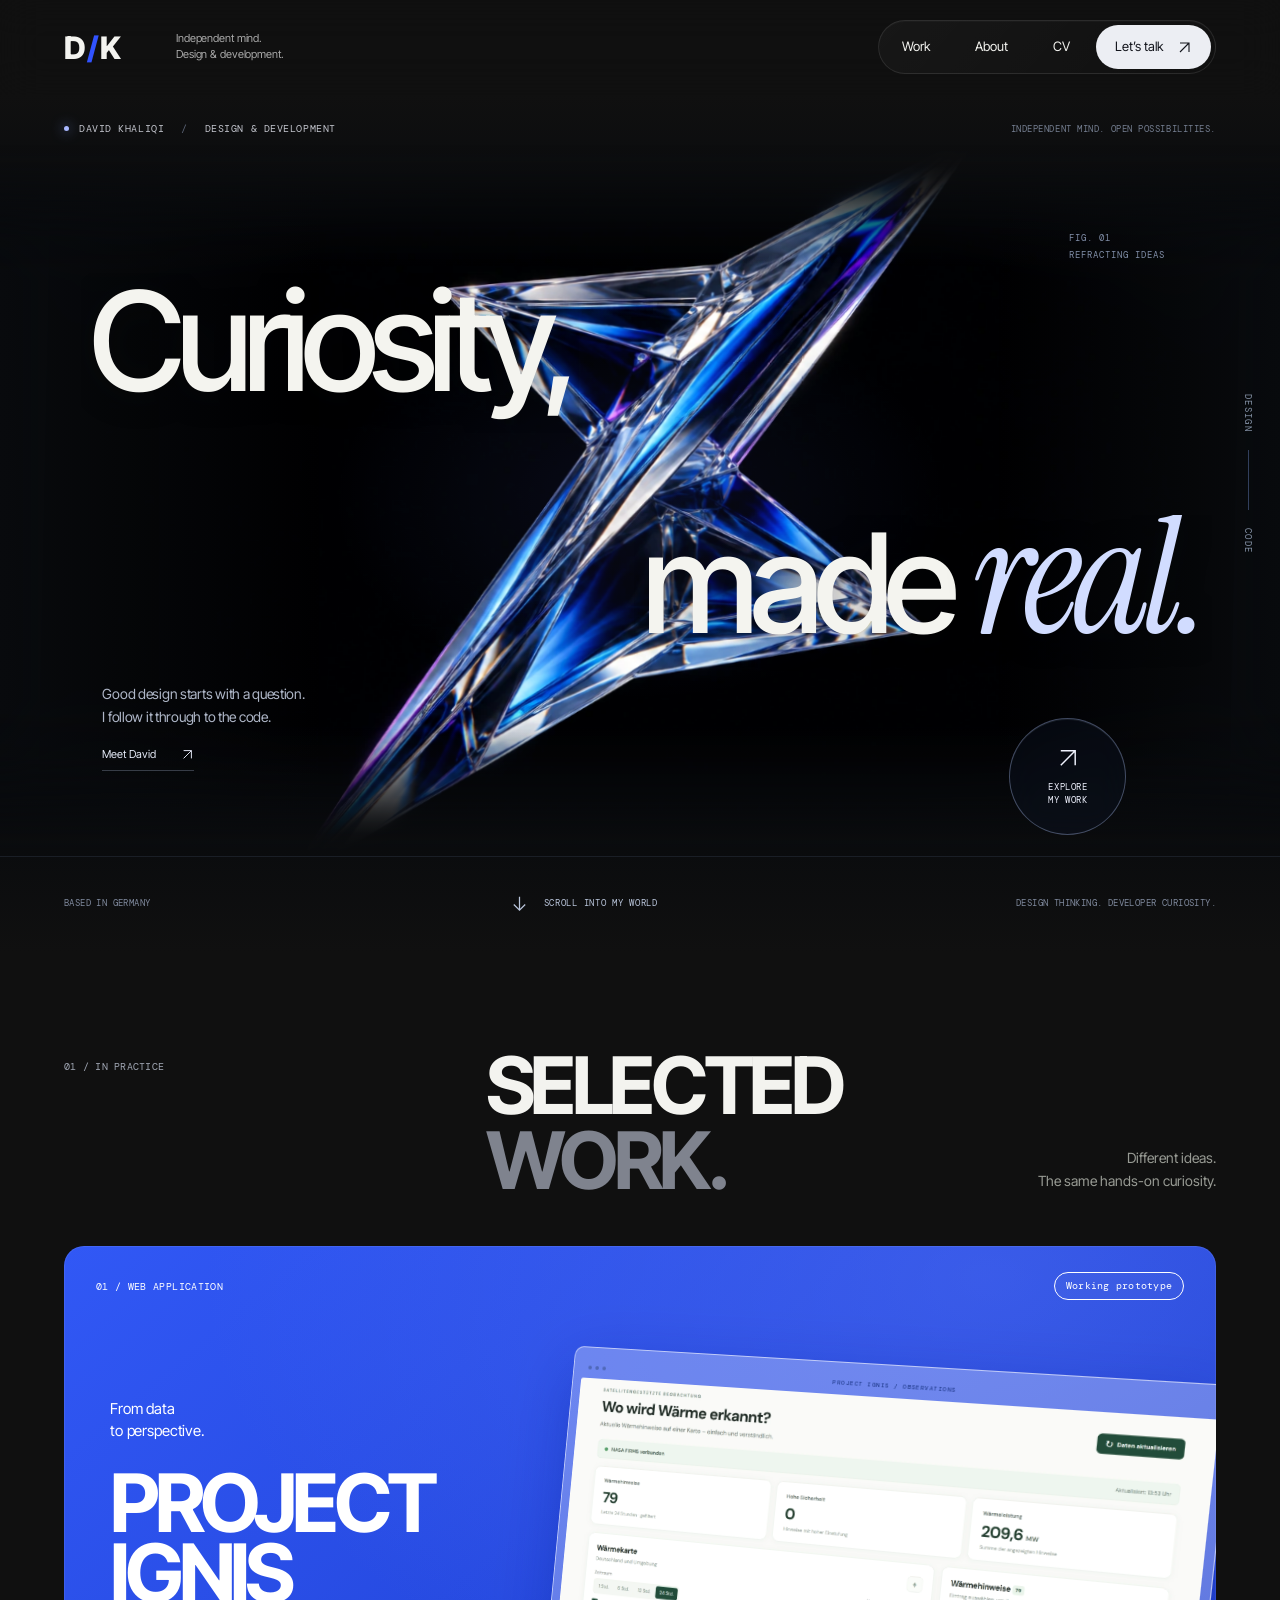
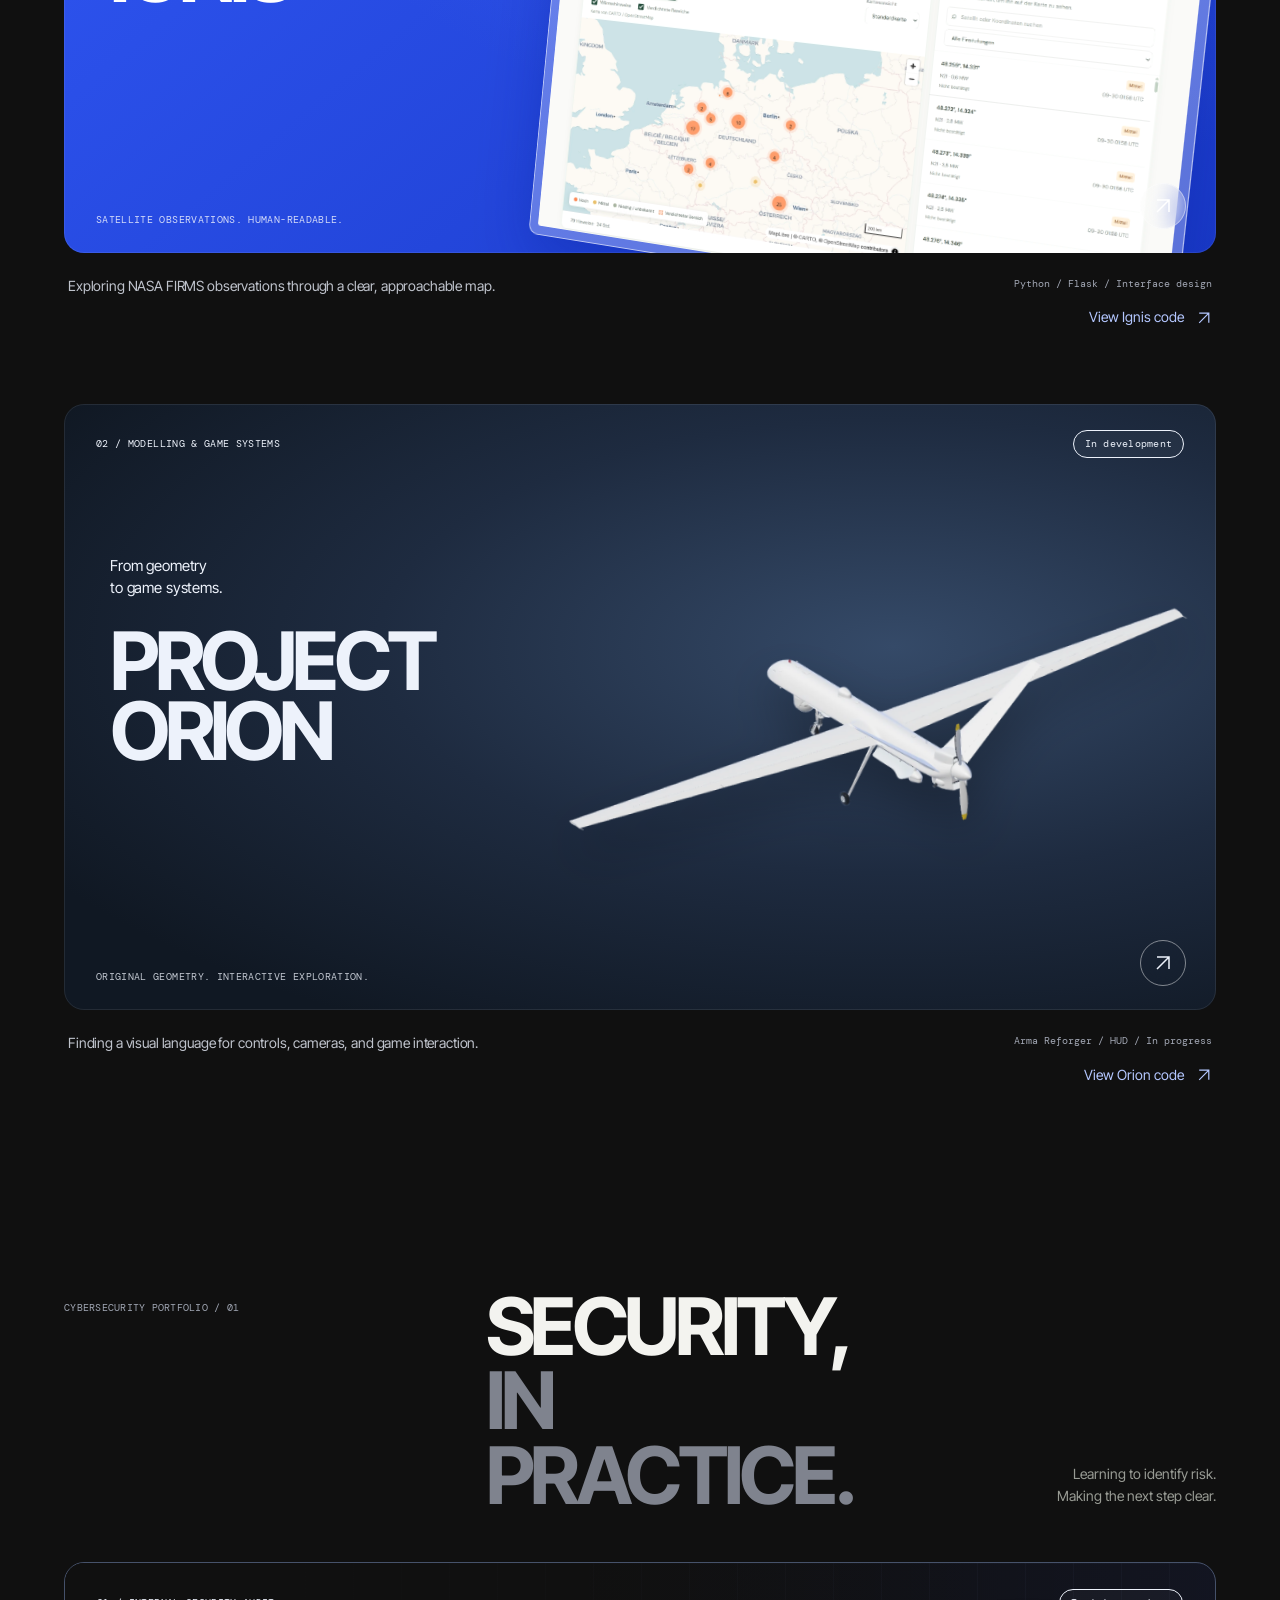
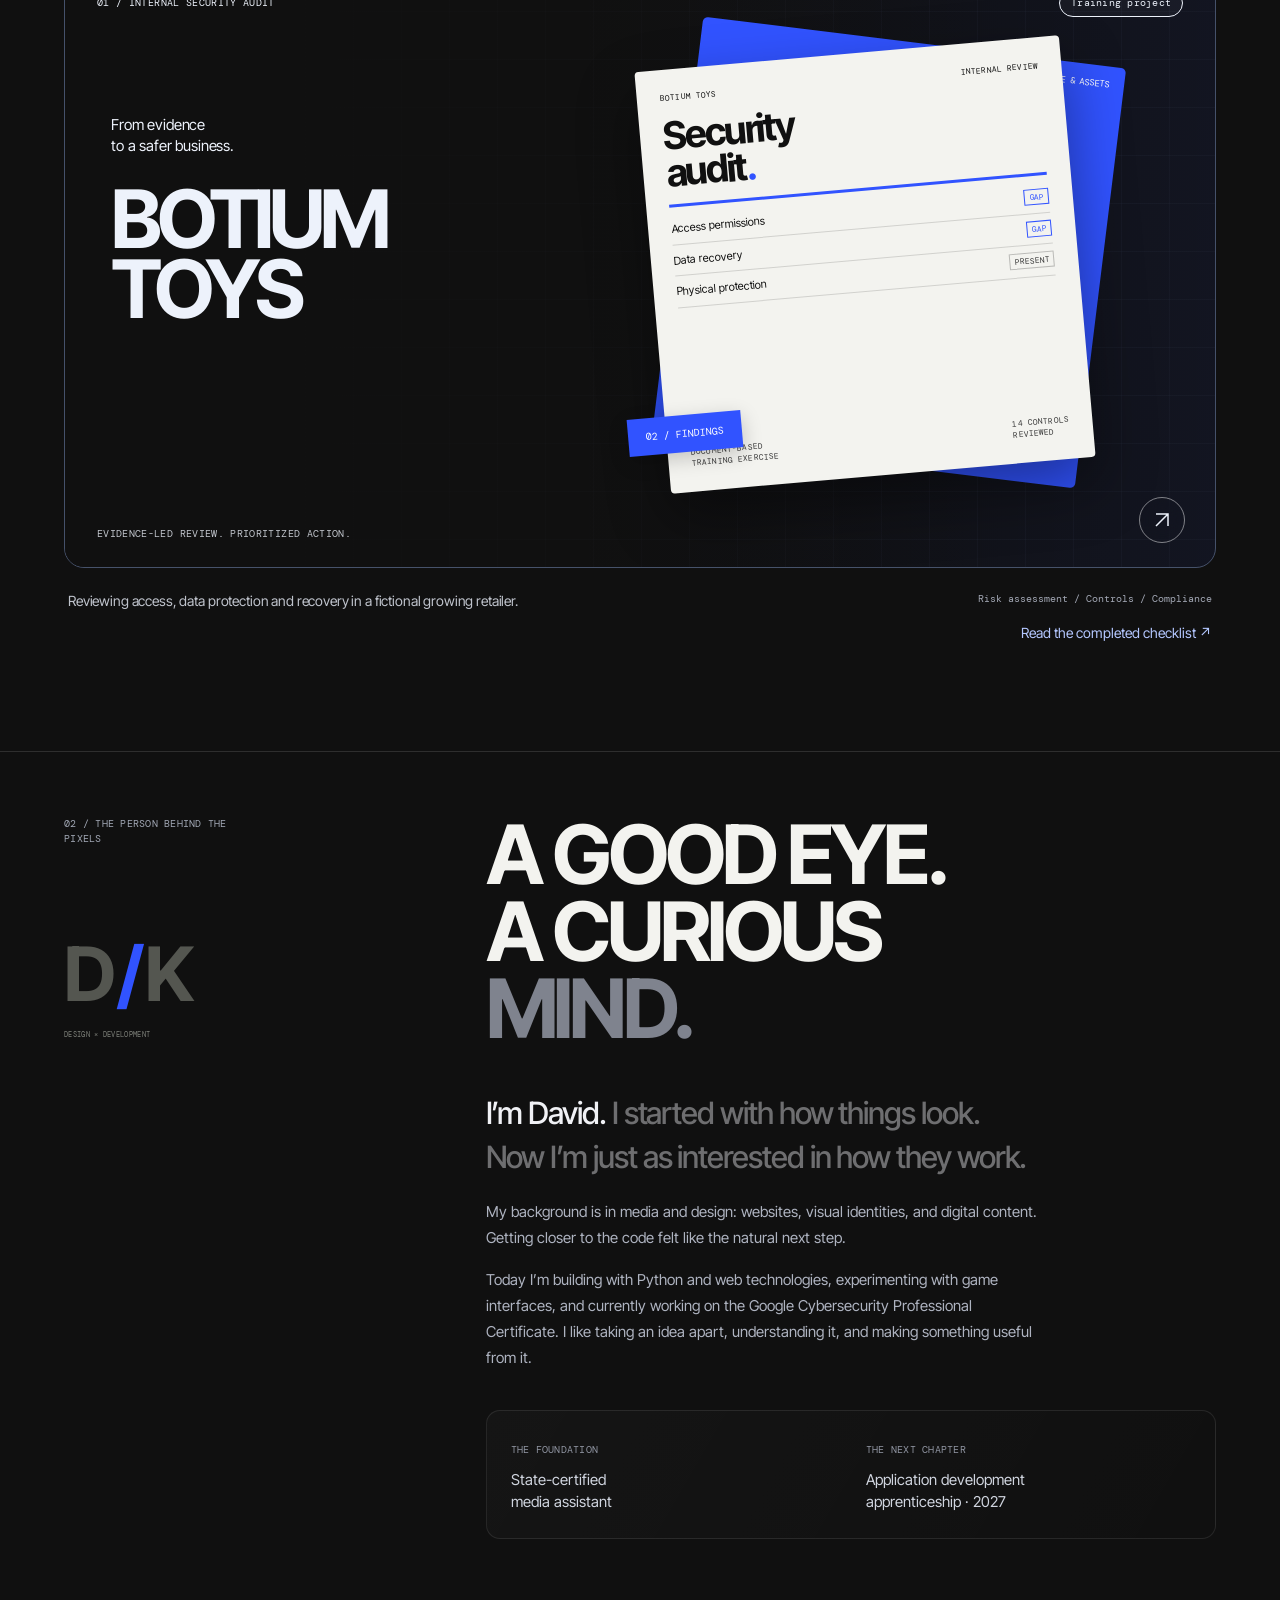
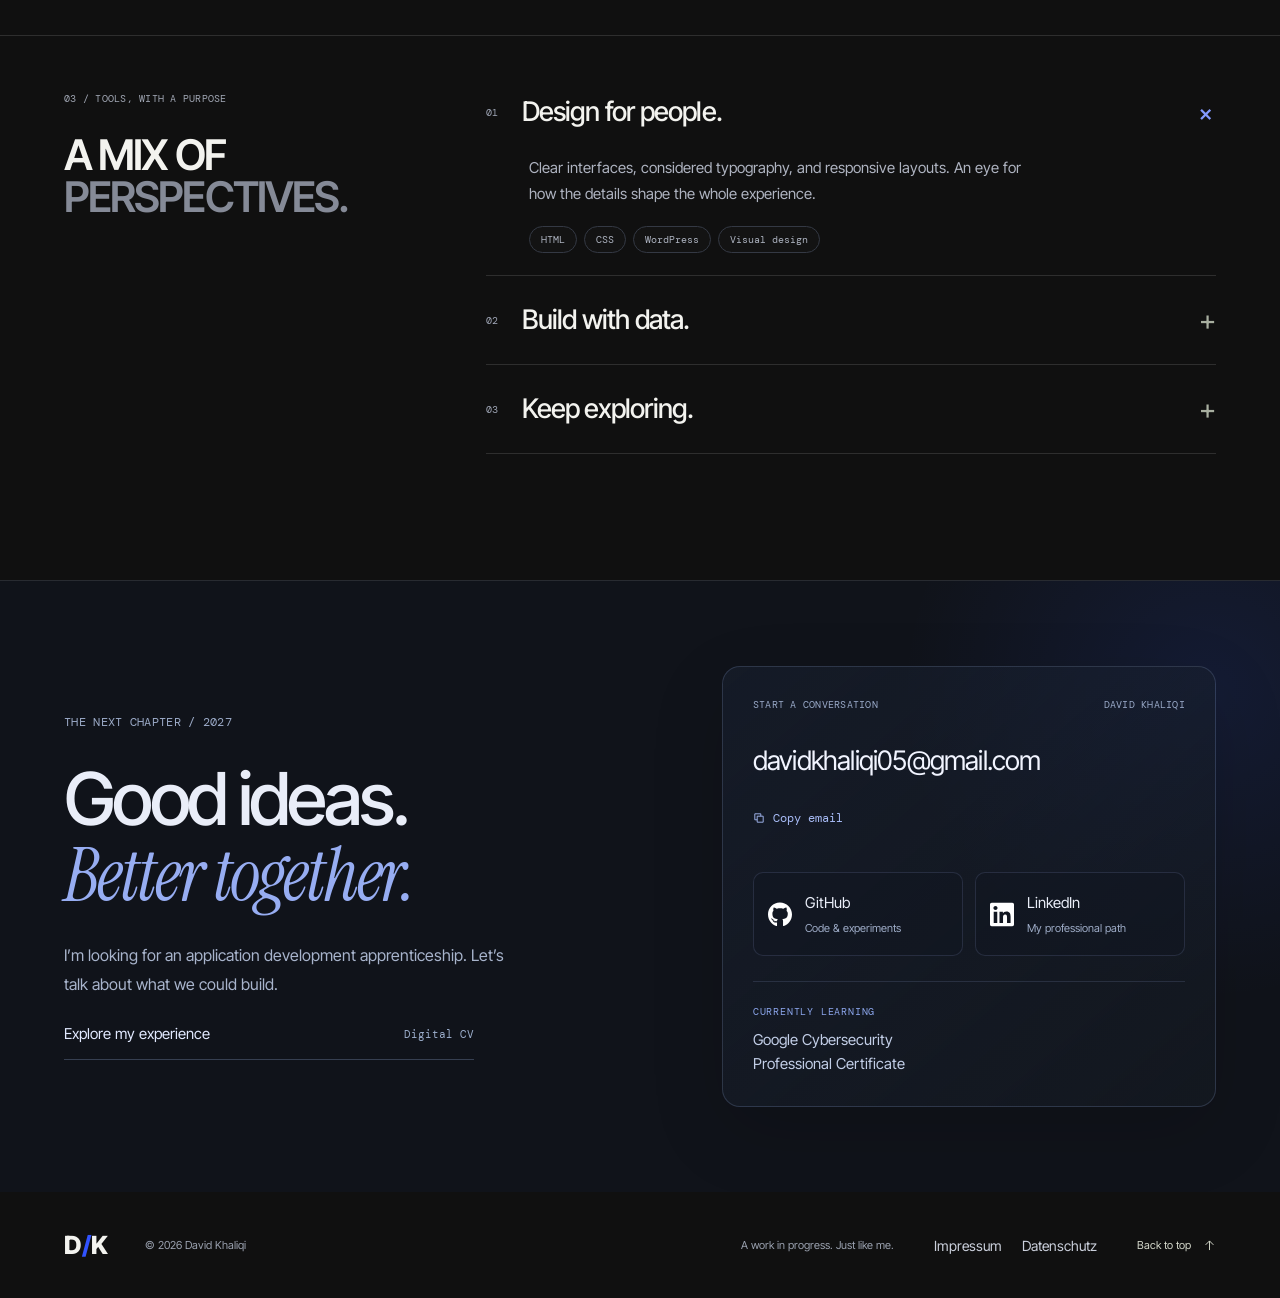
==== commit 570a8001: "Give Botium an evidence-dossier visual identity within portfolio design system" ====
--- a/index.html
+++ b/index.html
@@ -18,7 +18,7 @@
 <article class="work-item" data-reveal><a class="project-panel project-orion" href="/work/orion/" aria-label="Explore the ongoing Orion project"><div class="project-panel-head"><span class="label">02 / Modelling & game systems</span><span class="project-state">In development</span></div><div class="project-title"><p>From geometry<br>to game systems.</p><h3>PROJECT<br>ORION</h3></div><div class="orion-display"><img src="/assets/orion-aircraft.webp" width="1800" height="1200" alt="David’s Orion aircraft model, viewed from above in soft studio lighting" loading="lazy"></div><span class="panel-caption label">Original geometry. Interactive exploration.</span><span class="project-arrow"><svg class="icon" viewBox="0 0 20 20" aria-hidden="true"><path d="M4 16 16 4M4 4h12v12"/></svg></span><span class="project-hover" aria-hidden="true">View<br>project <svg class="icon" viewBox="0 0 20 20" aria-hidden="true"><path d="M4 16 16 4M4 4h12v12"/></svg></span></a><div class="project-details"><p>Finding a visual language for controls, cameras, and game interaction.</p><div class="project-detail-links"><span>Arma Reforger / HUD / In progress</span><a href="https://github.com/kletterrn/orion-recon-drone" target="_blank" rel="noopener noreferrer">View Orion code <svg class="icon" viewBox="0 0 20 20" aria-hidden="true"><path d="M4 16 16 4M4 4h12v12"/></svg></a></div></div></article>
 </section>
 
-<section class="work wrap" id="cybersecurity" aria-labelledby="security-title"><div class="section-heading"><p class="label">Cybersecurity portfolio / 01</p><h2 id="security-title">SECURITY,<br><span>IN PRACTICE.</span></h2><p>Learning to identify risk.<br>Making the next step clear.</p></div><article class="work-item"><a class="project-panel project-botium" href="/work/botium-audit/" aria-label="Explore the Botium Toys security audit"><div class="project-panel-head"><span class="label">01 / Internal security audit</span><span class="project-state">Training project</span></div><div class="project-title"><p>From evidence<br>to a safer business.</p><h3>BOTIUM<br>TOYS</h3></div><div class="botium-display" aria-hidden="true"><div class="botium-report-head"><span class="label">Security review / 01</span><span class="label">Botium Toys</span></div><div class="botium-score"><strong>8<span>/10</span></strong><p>Scenario risk score<br><small>Supplied by the IT manager</small></p></div><div class="botium-findings"><div><span>Missing controls</span><b>07</b></div><div><span>Present, but weak</span><b>02</b></div><div><span>Other controls reported</span><b>05</b></div></div></div><span class="panel-caption label">Evidence-led review. Prioritized action.</span><span class="project-arrow"><svg class="icon" viewBox="0 0 20 20" aria-hidden="true"><path d="M4 16 16 4M4 4h12v12"/></svg></span><span class="project-hover" aria-hidden="true">View<br>project <svg class="icon" viewBox="0 0 20 20" aria-hidden="true"><path d="M4 16 16 4M4 4h12v12"/></svg></span></a><div class="project-details"><p>Reviewing access, data protection and recovery in a fictional growing retailer.</p><div class="project-detail-links"><span>Risk assessment / Controls / Compliance</span><a href="/work/botium-audit/#controls">Read the completed checklist ↗</a></div></div></article></section>
+<section class="work wrap" id="cybersecurity" aria-labelledby="security-title"><div class="section-heading"><p class="label">Cybersecurity portfolio / 01</p><h2 id="security-title">SECURITY,<br><span>IN PRACTICE.</span></h2><p>Learning to identify risk.<br>Making the next step clear.</p></div><article class="work-item"><a class="project-panel project-botium" href="/work/botium-audit/" aria-label="Explore the Botium Toys security audit"><div class="project-panel-head"><span class="label">01 / Internal security audit</span><span class="project-state">Training project</span></div><div class="project-title"><p>From evidence<br>to a safer business.</p><h3>BOTIUM<br>TOYS</h3></div><div class="botium-dossier" aria-hidden="true"><div class="dossier-back"><span>01 / SCOPE & ASSETS</span></div><div class="dossier-sheet"><div class="dossier-top"><span>BOTIUM TOYS</span><span>INTERNAL REVIEW</span></div><div class="dossier-heading">Security<br>audit<span>.</span></div><div class="dossier-rule"></div><div class="dossier-line"><span>Access permissions</span><b>GAP</b></div><div class="dossier-line"><span>Data recovery</span><b>GAP</b></div><div class="dossier-line"><span>Physical protection</span><b class="dossier-present">PRESENT</b></div><div class="dossier-bottom"><span>DOCUMENT-BASED<br>TRAINING EXERCISE</span><span>14 CONTROLS<br>REVIEWED</span></div></div><div class="dossier-tab">02 / FINDINGS</div></div><span class="panel-caption label">Evidence-led review. Prioritized action.</span><span class="project-arrow"><svg class="icon" viewBox="0 0 20 20" aria-hidden="true"><path d="M4 16 16 4M4 4h12v12"/></svg></span><span class="project-hover" aria-hidden="true">View<br>project <svg class="icon" viewBox="0 0 20 20" aria-hidden="true"><path d="M4 16 16 4M4 4h12v12"/></svg></span></a><div class="project-details"><p>Reviewing access, data protection and recovery in a fictional growing retailer.</p><div class="project-detail-links"><span>Risk assessment / Controls / Compliance</span><a href="/work/botium-audit/#controls">Read the completed checklist ↗</a></div></div></article></section>
 <section class="about wrap" id="about" aria-labelledby="about-title"><div class="about-index"><p class="label">02 / The person behind the pixels</p><div class="about-stamp" aria-hidden="true">D<span>/</span>K<small>DESIGN × DEVELOPMENT</small></div></div><div class="about-content"><h2 id="about-title" data-reveal>A GOOD EYE.<br>A CURIOUS<br><span>MIND.</span></h2><div class="about-copy" data-reveal><p class="about-lead" data-read-text>I’m David. I started with how things look.<br>Now I’m just as interested in how they work.</p><p>My background is in media and design: websites, visual identities, and digital content. Getting closer to the code felt like the natural next step.</p><p>Today I’m building with Python and web technologies, experimenting with game interfaces, and currently working on the Google Cybersecurity Professional Certificate. I like taking an idea apart, understanding it, and making something useful from it.</p></div><div class="about-facts" data-reveal><div><span class="label">The foundation</span><p>State-certified<br>media assistant</p></div><div><span class="label">The next chapter</span><p>Application development<br>apprenticeship · 2027</p></div></div></div></section>
 
 <section class="capabilities wrap" aria-labelledby="cap-title"><div class="cap-heading"><p class="label">03 / Tools, with a purpose</p><h2 id="cap-title">A MIX OF<br><span>PERSPECTIVES.</span></h2></div><div class="cap-list"><details open data-reveal><summary><span class="cap-id">01</span><h3>Design for people.</h3><span class="cap-plus" aria-hidden="true">+</span></summary><div class="cap-body"><p>Clear interfaces, considered typography, and responsive layouts. An eye for how the details shape the whole experience.</p><div class="skill-tags"><span>HTML</span><span>CSS</span><span>WordPress</span><span>Visual design</span></div></div></details><details data-reveal><summary><span class="cap-id">02</span><h3>Build with data.</h3><span class="cap-plus" aria-hidden="true">+</span></summary><div class="cap-body"><p>Working with APIs, structuring information, and building useful tools. Project Ignis is where those interests come together.</p><div class="skill-tags"><span>Python</span><span>Flask</span><span>SQL</span><span>API integration</span></div></div></details><details data-reveal><summary><span class="cap-id">03</span><h3>Keep exploring.</h3><span class="cap-plus" aria-hidden="true">+</span></summary><div class="cap-body"><p>Game interaction and HUD design through Orion. Security fundamentals through the Google Cybersecurity Professional Certificate, currently in progress.</p><div class="skill-tags"><span>Game systems</span><span>Interaction</span><span>Cybersecurity</span></div></div></details></div></section>
--- a/audit.css
+++ b/audit.css
@@ -1,6 +1,6 @@
 .audit-section{margin:90px 0}.audit-section h2{font-size:clamp(32px,4vw,60px);line-height:1.05;margin:18px 0 28px}.audit-section>p{max-width:78ch;line-height:1.8;color:var(--text-secondary)}.audit-metrics{display:grid;grid-template-columns:repeat(3,1fr);gap:1px;background:var(--line);border:1px solid var(--line)}.audit-metric{padding:32px;background:var(--surface)}.audit-metric strong{font-size:clamp(42px,6vw,80px);display:block;color:var(--accent-soft)}.audit-metric p{margin:8px 0;color:var(--text-secondary)}.audit-actions{display:flex;flex-wrap:wrap;gap:14px;margin:28px 0}.audit-actions a{border:1px solid var(--line-accent);border-radius:40px;padding:14px 22px;text-decoration:none}.audit-actions a:hover{background:var(--accent-soft);color:var(--bg)}.audit-table-wrap{overflow:auto;border:1px solid var(--line);border-radius:8px}.audit-table{border-collapse:collapse;width:100%;font-size:15px;line-height:1.6}.audit-table th,.audit-table td{text-align:left;padding:18px;vertical-align:top;border-bottom:1px solid var(--line)}.audit-table th{color:var(--text);background:var(--surface-raised)}.audit-table th:first-child{width:26%}.audit-table td:nth-child(2){white-space:nowrap}.audit-table caption{text-align:left;padding:18px;font-size:20px}.audit-status{display:inline-block;font-size:12px;border:1px solid var(--line-accent);border-radius:20px;padding:3px 10px;margin-bottom:7px;color:var(--accent-soft)}.audit-priorities{display:grid;grid-template-columns:repeat(3,1fr);gap:20px}.audit-priority{border-top:2px solid var(--blue);padding:24px 0}.audit-priority h3{font-size:26px;margin:16px 0}.audit-priority p{line-height:1.8;color:var(--text-secondary)}.audit-note{padding:28px;border-left:3px solid var(--blue);background:var(--surface);margin:24px 0;line-height:1.8}.audit-sources li{margin:16px 0;line-height:1.7}.audit-sources a{text-decoration:underline;text-underline-offset:4px}.audit-page .case-hero h1{font-size:clamp(52px,9vw,144px)}.audit-page .case-hero h1 span{color:var(--blue)}@media(max-width:760px){.audit-metrics,.audit-priorities{grid-template-columns:1fr}.audit-section{margin:60px 0}.audit-table{min-width:580px}.audit-metric{padding:24px}}@media(prefers-reduced-motion:reduce){}@media print{.header,.footer,.audit-actions,.case-back{display:none}.audit-page{color:#000;background:white}.audit-page *{color:#000!important;background:white!important}.audit-table{font-size:10pt}.audit-table-wrap{overflow:visible}.audit-section{margin:25px 0}}
 
-/* Keep violet inside Botium's artwork, with shared spacing and interaction rules. */
+/* Shared neutral-and-blue audit interface. */
 
 
 
@@ -60,3 +60,39 @@
 @media(min-width:761px) and (max-width:1150px){.project-panel.project-botium{min-height:430px}.project-botium .project-title{top:28%}.project-botium .project-title>p{font-size:13px;margin-bottom:23px}.project-botium .project-title h3{font-size:6.4vw}.botium-display{top:23%;padding:18px}.botium-score{gap:16px;padding:18px 0}.botium-score p{font-size:12px}.botium-report-head .label{font-size:8px}.botium-findings>div{font-size:11px;padding:10px 0}}
 @media(max-width:760px){.project-panel.project-botium{aspect-ratio:auto;min-height:0}.project-botium .project-title{position:static;width:auto}.project-botium .project-title>p{font-size:15px;line-height:1.5;margin-bottom:14px}.project-botium .project-title h3{font-size:clamp(44px,12vw,72px);line-height:.98}.botium-display,.project-botium:hover .botium-display{position:relative;inset:auto;width:100%;padding:20px;transform:none;transition:none;box-sizing:border-box}.botium-report-head{flex-wrap:wrap;gap:6px}.botium-score{gap:20px}.botium-score strong{font-size:54px}.botium-score p{font-size:12px}.audit-report-text{padding-top:28px}.audit-resources{padding:22px}}
 @media(prefers-reduced-motion:reduce){.botium-display,.project-botium:hover .botium-display{transform:none;transition:none}}
+
+/* Botium's own visual language: an evidence dossier on a technical grid. */
+.project-panel.project-botium{background-color:var(--bg);background-image:linear-gradient(90deg,transparent 44%,#3153ff12),linear-gradient(#b4c7ff08 1px,transparent 1px),linear-gradient(90deg,#b4c7ff08 1px,transparent 1px);background-size:auto,48px 48px,48px 48px;border:1px solid var(--line-accent)}
+.project-botium:before{content:"";position:absolute;inset:0;background:linear-gradient(90deg,var(--bg) 20%,transparent 80%);pointer-events:none}
+.botium-dossier{position:absolute;left:51%;top:17%;width:37%;height:65%;isolation:isolate;pointer-events:none}
+.dossier-back{position:absolute;inset:0;background:var(--blue);border-radius:5px;transform:translate(24px,-12px) rotate(7deg);transition:transform .6s}
+.dossier-back>span{position:absolute;right:14px;top:12px;font:9px var(--mono);color:white}
+.dossier-sheet{position:absolute;inset:0;background:var(--text);color:var(--bg);border-radius:4px;padding:clamp(20px,2.5vw,38px);box-shadow:0 25px 60px #0006;transform:rotate(-5deg);transition:transform .6s;display:flex;flex-direction:column}
+.dossier-top,.dossier-bottom{display:flex;justify-content:space-between;gap:12px;font:clamp(7px,.65vw,10px)/1.5 var(--mono);letter-spacing:.02em}
+.dossier-heading{font-size:clamp(32px,4.5vw,72px);font-weight:650;letter-spacing:-.055em;line-height:.95;margin:18px 0 22px}.dossier-heading>span{color:var(--blue)}
+.dossier-rule{height:3px;background:var(--blue);margin-bottom:10px}
+.dossier-line{display:flex;justify-content:space-between;align-items:center;gap:12px;border-bottom:1px solid #10101026;padding:10px 0;font-size:clamp(10px,.95vw,14px)}
+.dossier-line b{color:var(--blue);font:9px var(--mono);border:1px solid currentColor;padding:3px 5px}.dossier-line .dossier-present{color:#353535;border-color:#10101040}
+.dossier-bottom{margin-top:auto;padding-top:18px;color:#353535}
+.dossier-tab{position:absolute;left:-24px;bottom:24px;padding:12px 18px;background:var(--blue);color:white;font:10px var(--mono);transform:rotate(-5deg);box-shadow:0 6px 20px #0003}
+.project-botium:hover .dossier-sheet{transform:rotate(-2deg) translateY(-6px)}.project-botium:hover .dossier-back{transform:translate(30px,-16px) rotate(9deg)}
+.audit-exhibit{position:relative;min-height:560px;overflow:hidden;border:1px solid var(--line-accent);border-radius:var(--radius-panel);background-color:var(--bg);background-image:linear-gradient(#b4c7ff09 1px,transparent 1px),linear-gradient(90deg,#b4c7ff09 1px,transparent 1px);background-size:48px 48px}
+.exhibit-copy{position:relative;z-index:2;padding:clamp(28px,4vw,64px);width:49%}.exhibit-copy>.label{color:var(--accent-soft)}.exhibit-copy h2{font-size:clamp(38px,4.5vw,70px);line-height:1.04;letter-spacing:-.05em;margin:30px 0 22px}.exhibit-copy em{font-family:'Instrument Serif',Georgia,serif;font-weight:400;color:var(--accent-soft)}.exhibit-copy>p:not(.label){color:var(--text-secondary);font-size:15px;line-height:1.8}.exhibit-copy>a{display:inline-flex;gap:20px;align-items:center;min-height:48px;margin-top:18px;color:var(--accent-soft);font-size:14px}
+.audit-exhibit .botium-dossier{left:57%;top:14%;width:31%;height:65%}
+.exhibit-track{position:absolute;inset:auto 0 0;display:grid;grid-template-columns:repeat(3,1fr);border-top:1px solid var(--line-accent);background:var(--surface);z-index:3}.exhibit-track>span{padding:20px;font:11px/1.6 var(--mono);color:var(--text-secondary)}.exhibit-track b{color:var(--accent-soft);margin-right:10px}
+@media(min-width:1600px){.botium-dossier{height:65%}.dossier-heading{margin-top:28px;margin-bottom:30px}.dossier-line{padding:14px 0}}
+@media(min-width:761px) and (max-width:1150px){.botium-dossier{top:20%;height:62%;width:38%;left:52%}.dossier-sheet{padding:18px}.dossier-heading{margin:14px 0}.dossier-line{padding:7px 0}.dossier-bottom{padding-top:12px}.dossier-tab{font-size:8px;padding:8px 12px;bottom:12px;left:-16px}.audit-exhibit .botium-dossier{left:56%;width:36%;height:62%}}
+@media(max-width:760px){.project-botium:before{background:linear-gradient(var(--bg),transparent)}.botium-dossier{position:relative;inset:auto;width:calc(100% - 40px);height:360px;margin:12px 20px 18px}.dossier-sheet{padding:24px;transform:rotate(-3deg)}.dossier-back{transform:translate(14px,-6px) rotate(4deg)}.dossier-heading{font-size:52px;margin:20px 0}.dossier-top,.dossier-bottom{font-size:8px}.dossier-line{font-size:12px;padding:11px 0}.dossier-tab{left:-12px;bottom:15px;font-size:8px}.audit-exhibit{min-height:0}.exhibit-copy{width:auto;padding:28px 24px}.exhibit-copy h2{font-size:42px;margin:22px 0}.audit-exhibit .botium-dossier{position:relative;inset:auto;width:calc(100% - 80px);height:360px;margin:12px 40px 34px}.exhibit-track{position:relative;grid-template-columns:1fr}.exhibit-track>span{padding:12px 24px}.project-botium:hover .dossier-sheet{transform:rotate(-3deg)}.project-botium:hover .dossier-back{transform:translate(14px,-6px) rotate(4deg)}}
+@media(prefers-reduced-motion:reduce){.dossier-sheet,.dossier-back{transition:none}.project-botium:hover .dossier-sheet{transform:rotate(-5deg)}.project-botium:hover .dossier-back{transform:translate(24px,-12px) rotate(7deg)}}
+
+/* Size the report composition to fit each card without clipping its evidence. */
+.project-botium .botium-dossier{top:15%;height:70%}
+.dossier-sheet{padding:clamp(18px,1.8vw,28px)}
+.dossier-heading{font-size:clamp(30px,3vw,48px);margin:14px 0}
+.dossier-top,.dossier-bottom{font-size:8px;line-height:1.4}
+.dossier-line{font-size:11px;padding:7px 0}
+.dossier-line b{font-size:8px;padding:2px 4px}
+.dossier-bottom{padding-top:12px}
+.dossier-rule{margin-bottom:6px}
+@media(max-width:760px){.project-botium .botium-dossier{top:auto;height:360px}.dossier-sheet{padding:22px}.dossier-heading{font-size:42px;margin:16px 0}.dossier-line{padding:9px 0}.dossier-bottom{padding-top:14px}.audit-exhibit .botium-dossier{height:360px}}
+@media(max-width:760px) and (prefers-reduced-motion:reduce){.project-botium:hover .dossier-sheet{transform:rotate(-3deg)}.project-botium:hover .dossier-back{transform:translate(14px,-6px) rotate(4deg)}}
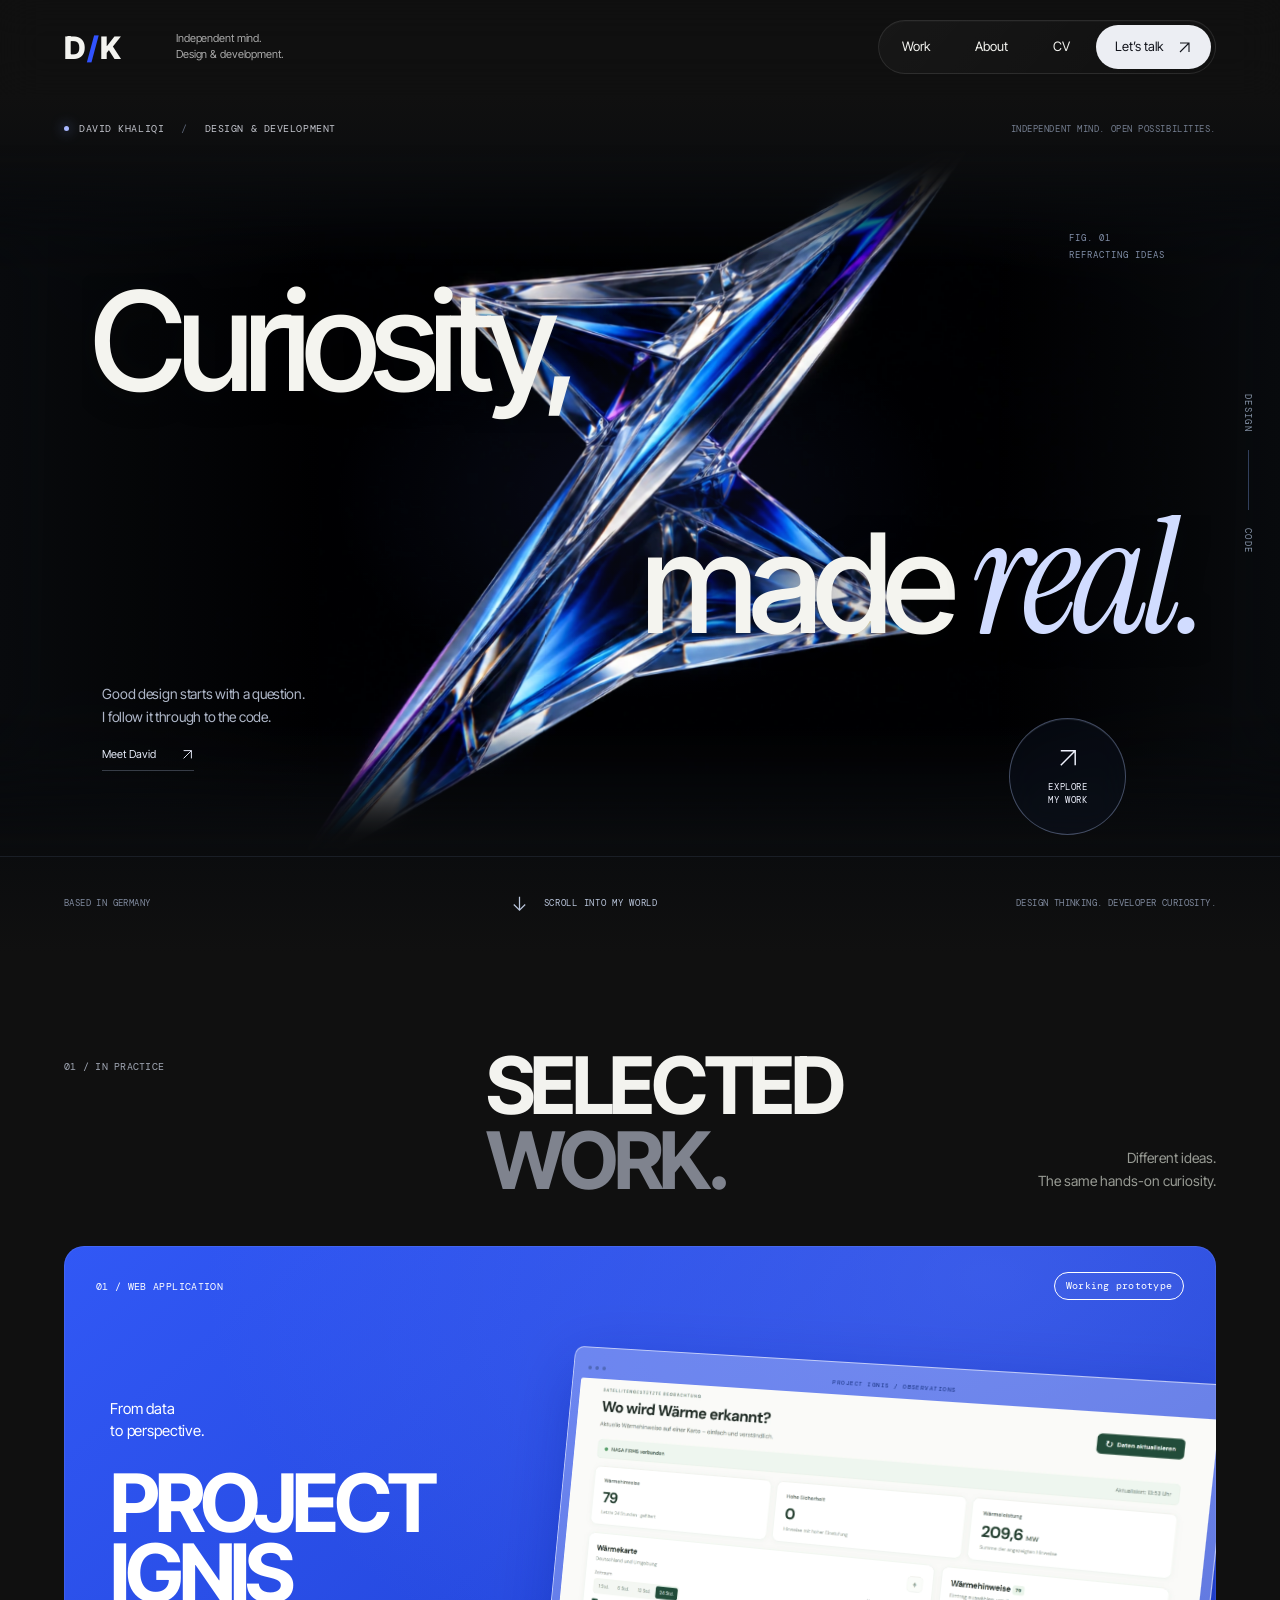
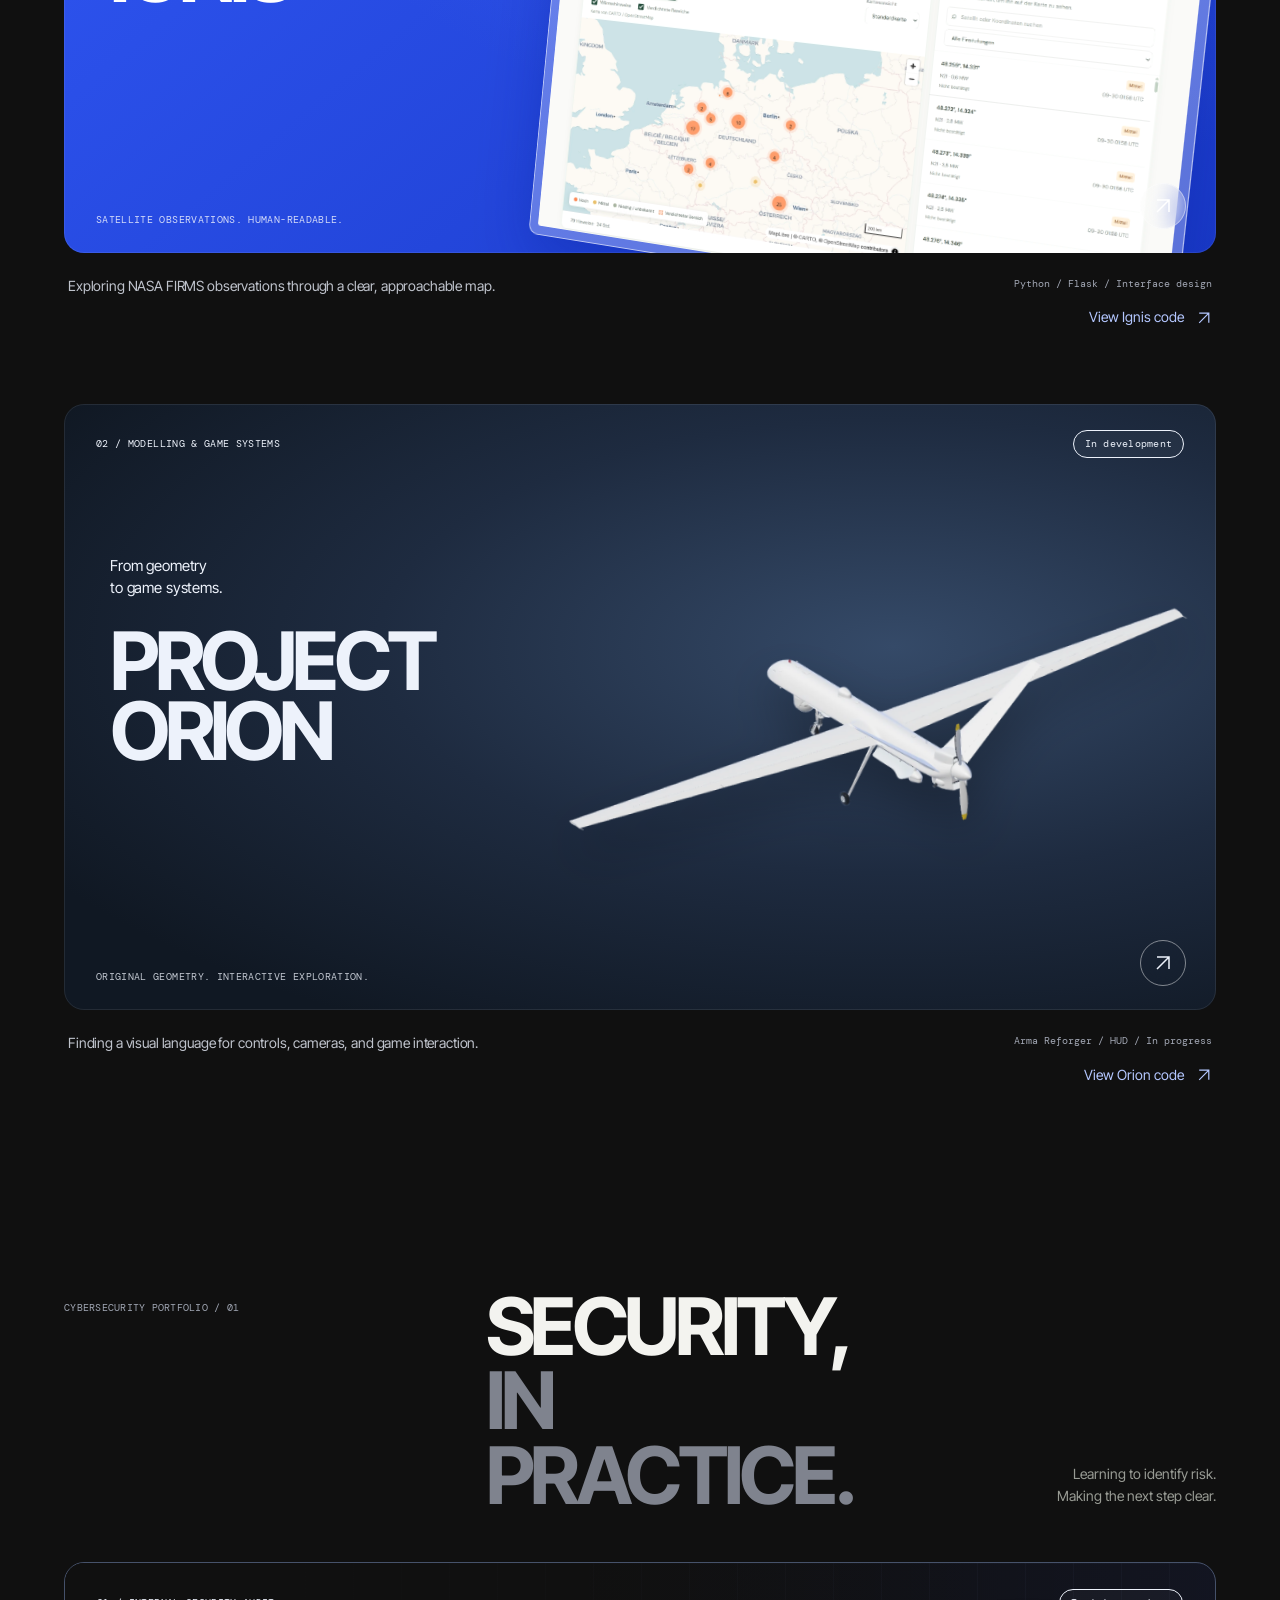
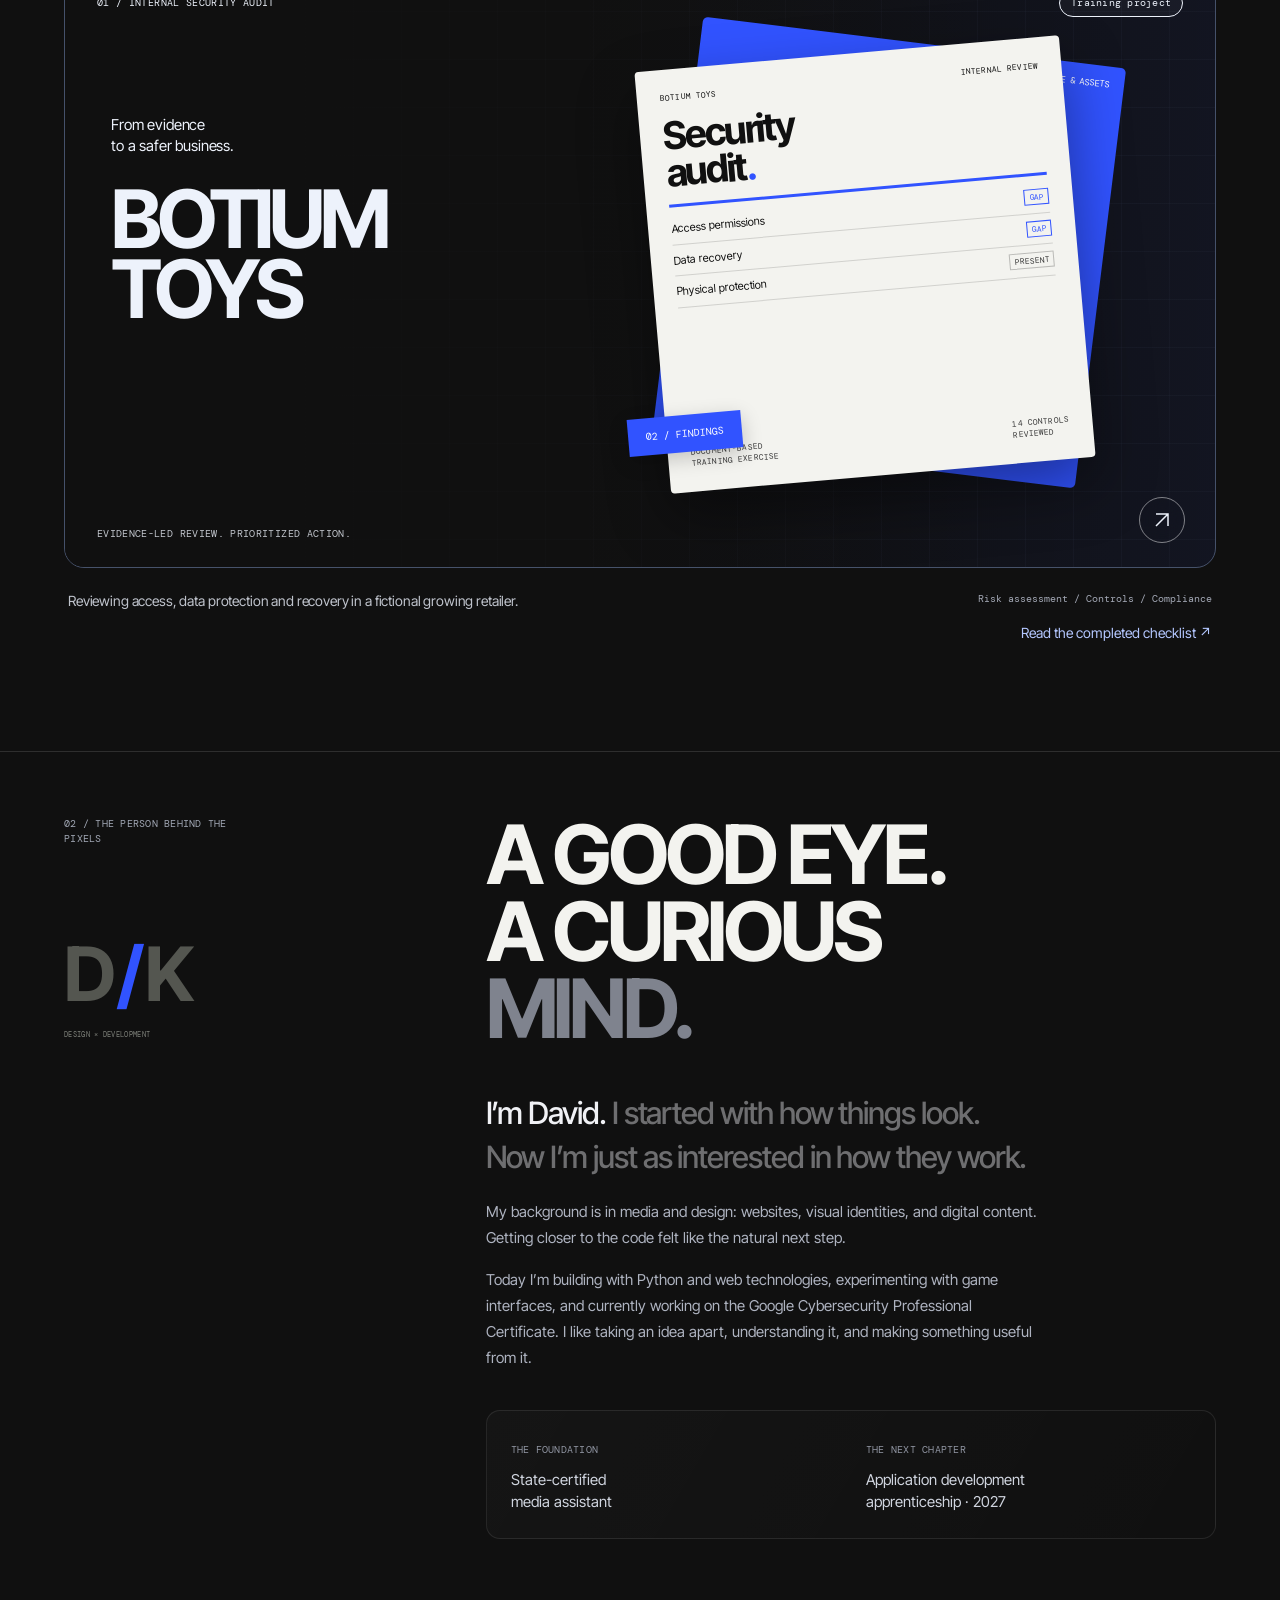
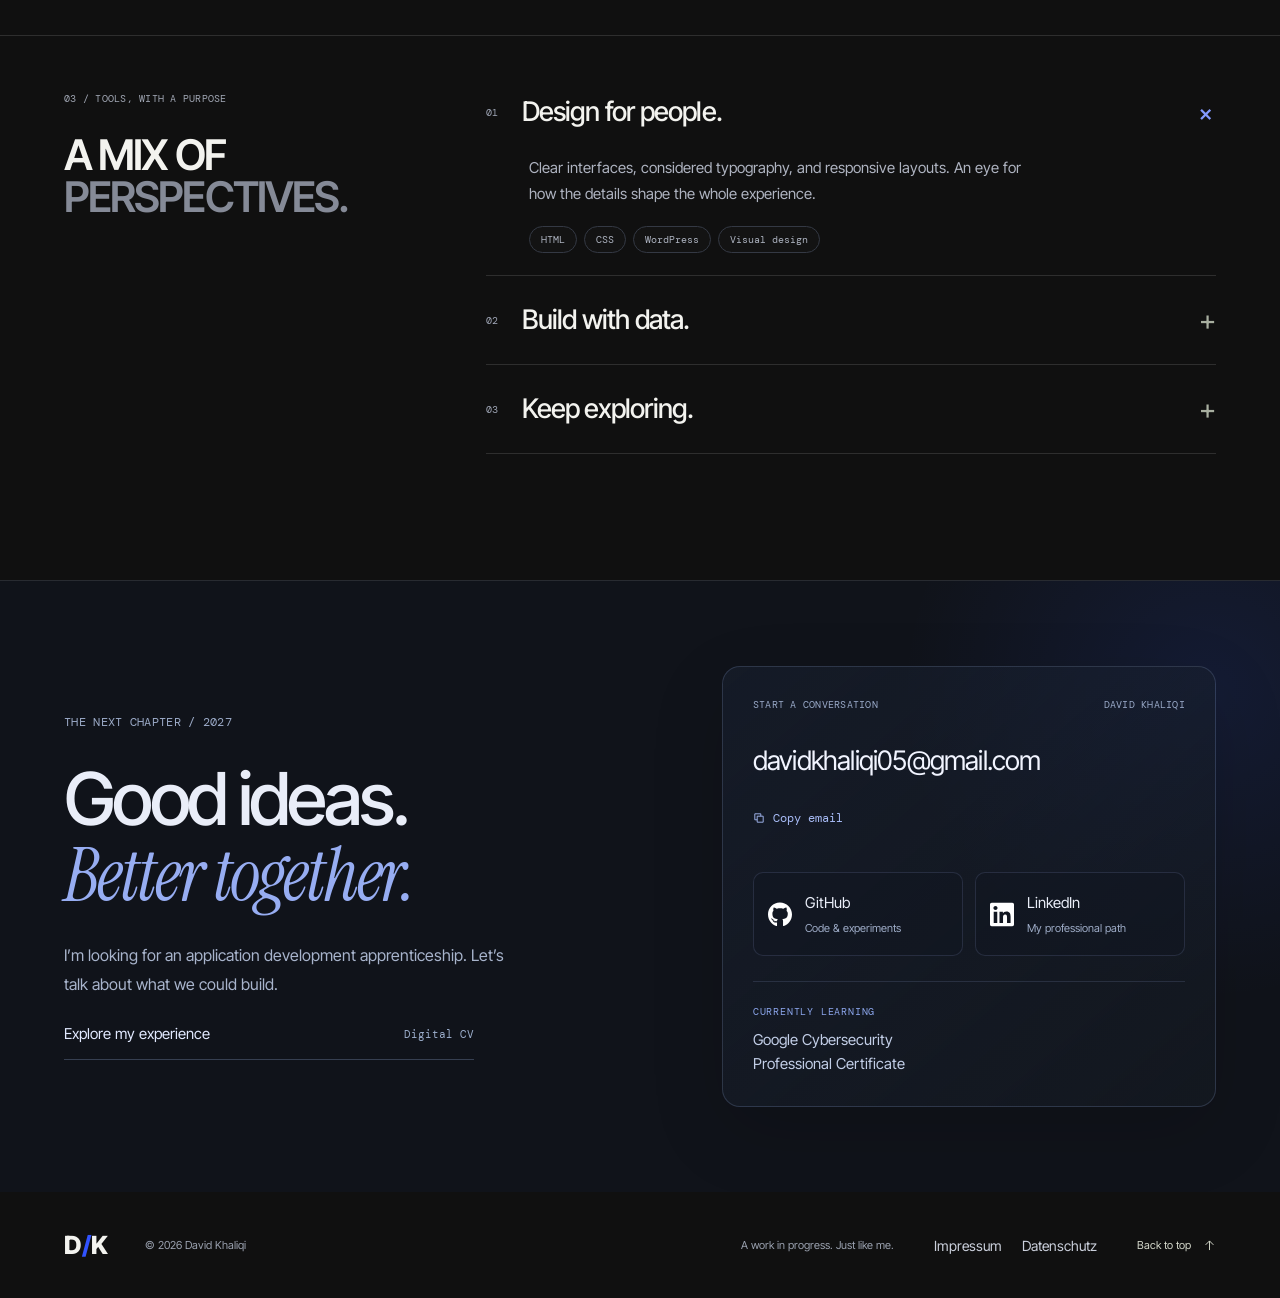
==== commit b5f440be: "Version audit stylesheet across all pages to prevent stale Botium layouts" ====
--- a/index.html
+++ b/index.html
@@ -1,4 +1,4 @@
-<!doctype html><html lang="en"><head><meta charset="utf-8"><meta name="viewport" content="width=device-width,initial-scale=1"><meta name="theme-color" content="#101010"><meta name="color-scheme" content="dark"><title>David Khaliqi — Creative Development</title><meta name="description" content="The portfolio of David Khaliqi. Design, development, and a curious approach to making useful digital experiences."><meta property="og:title" content="David Khaliqi — Creative Development"><meta property="og:description" content="The portfolio of David Khaliqi. Design, development, and a curious approach to making useful digital experiences."><meta property="og:type" content="website"><meta property="og:url" content="https://kletterrn.github.io/"><link rel="canonical" href="https://kletterrn.github.io/"><link rel="icon" href="/assets/favicon.svg?v=2" type="image/svg+xml"><link rel="stylesheet" href="/fonts.css"><link rel="stylesheet" href="/styles.css"><script src="/app.js" defer></script><link rel="preload" as="image" href="/assets/prism-hero.webp"><link rel="stylesheet" href="/hero.css"><script src="/hero.js" defer></script><link rel="stylesheet" href="/audit.css"></head><body id="top"><a class="skip" href="#main">Skip to content</a><div class="read-progress" aria-hidden="true"></div><header class="header"><div class="header-inner wrap"><a class="wordmark" href="/" aria-label="David Khaliqi, home">D<span>/</span>K</a><a class="header-role" href="/#about">Independent mind.<br>Design & development.</a><nav id="navigation" class="navigation" aria-label="Main navigation"><a href="/#work">Work</a><a href="/#about">About</a><a href="/cv/">CV</a><a href="/#contact">Let’s talk <svg class="icon" viewBox="0 0 20 20" aria-hidden="true"><path d="M4 16 16 4M4 4h12v12"/></svg></a></nav><button class="menu-toggle" aria-expanded="false" aria-controls="navigation" type="button"><span>Menu</span><i aria-hidden="true"></i></button></div></header><main id="main"><section class="prism-hero" aria-labelledby="hero-title" data-prism-hero>
+<!doctype html><html lang="en"><head><meta charset="utf-8"><meta name="viewport" content="width=device-width,initial-scale=1"><meta name="theme-color" content="#101010"><meta name="color-scheme" content="dark"><title>David Khaliqi — Creative Development</title><meta name="description" content="The portfolio of David Khaliqi. Design, development, and a curious approach to making useful digital experiences."><meta property="og:title" content="David Khaliqi — Creative Development"><meta property="og:description" content="The portfolio of David Khaliqi. Design, development, and a curious approach to making useful digital experiences."><meta property="og:type" content="website"><meta property="og:url" content="https://kletterrn.github.io/"><link rel="canonical" href="https://kletterrn.github.io/"><link rel="icon" href="/assets/favicon.svg?v=2" type="image/svg+xml"><link rel="stylesheet" href="/fonts.css"><link rel="stylesheet" href="/styles.css"><script src="/app.js" defer></script><link rel="preload" as="image" href="/assets/prism-hero.webp"><link rel="stylesheet" href="/hero.css"><script src="/hero.js" defer></script><link rel="stylesheet" href="/audit.css?v=77fea311987c"></head><body id="top"><a class="skip" href="#main">Skip to content</a><div class="read-progress" aria-hidden="true"></div><header class="header"><div class="header-inner wrap"><a class="wordmark" href="/" aria-label="David Khaliqi, home">D<span>/</span>K</a><a class="header-role" href="/#about">Independent mind.<br>Design & development.</a><nav id="navigation" class="navigation" aria-label="Main navigation"><a href="/#work">Work</a><a href="/#about">About</a><a href="/cv/">CV</a><a href="/#contact">Let’s talk <svg class="icon" viewBox="0 0 20 20" aria-hidden="true"><path d="M4 16 16 4M4 4h12v12"/></svg></a></nav><button class="menu-toggle" aria-expanded="false" aria-controls="navigation" type="button"><span>Menu</span><i aria-hidden="true"></i></button></div></header><main id="main"><section class="prism-hero" aria-labelledby="hero-title" data-prism-hero>
 <div class="prism-meta wrap"><p><span class="prism-status" aria-hidden="true"></span> DAVID KHALIQI <span>/</span> DESIGN & DEVELOPMENT</p><span>INDEPENDENT MIND. OPEN POSSIBILITIES.</span></div>
 <div class="prism-composition">
 <div class="prism-visual" aria-hidden="true"><div class="prism-art"><img src="/assets/prism-hero.webp" width="1536" height="1024" alt="" fetchpriority="high" decoding="async"></div>
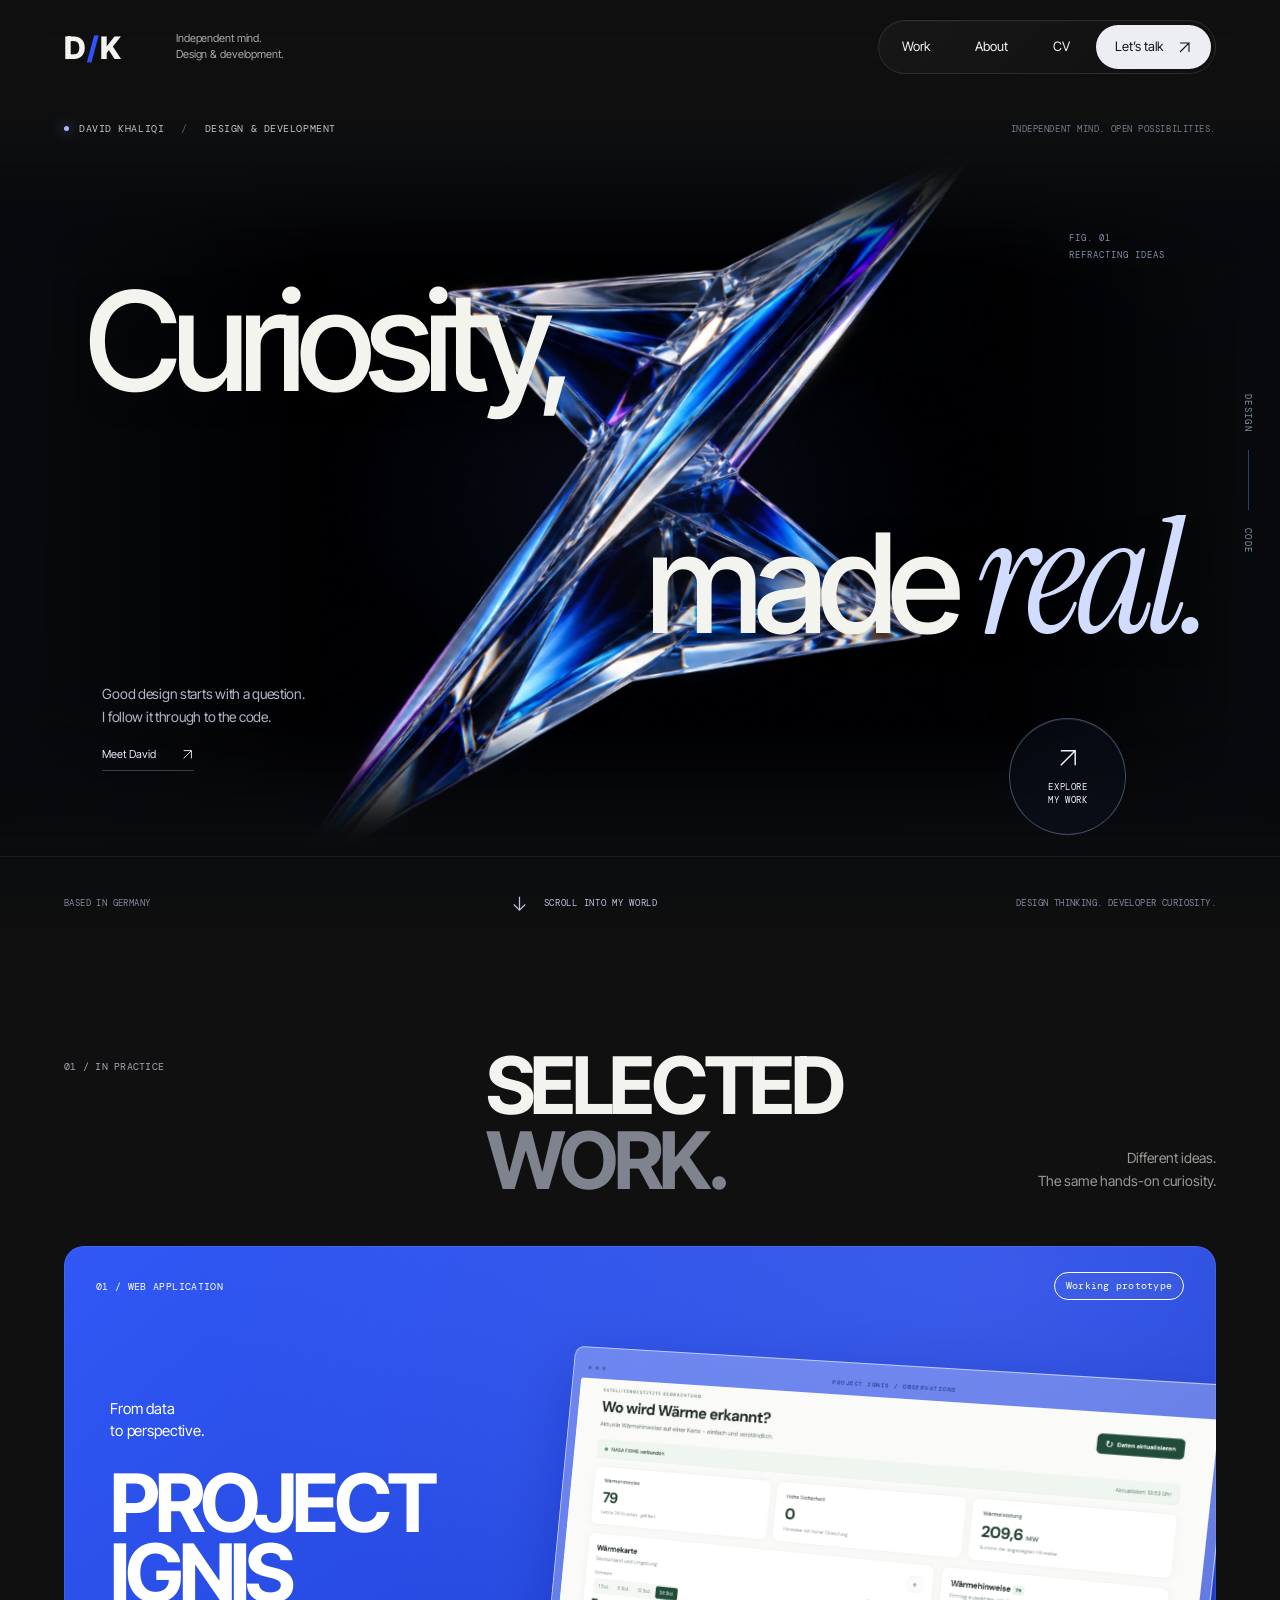
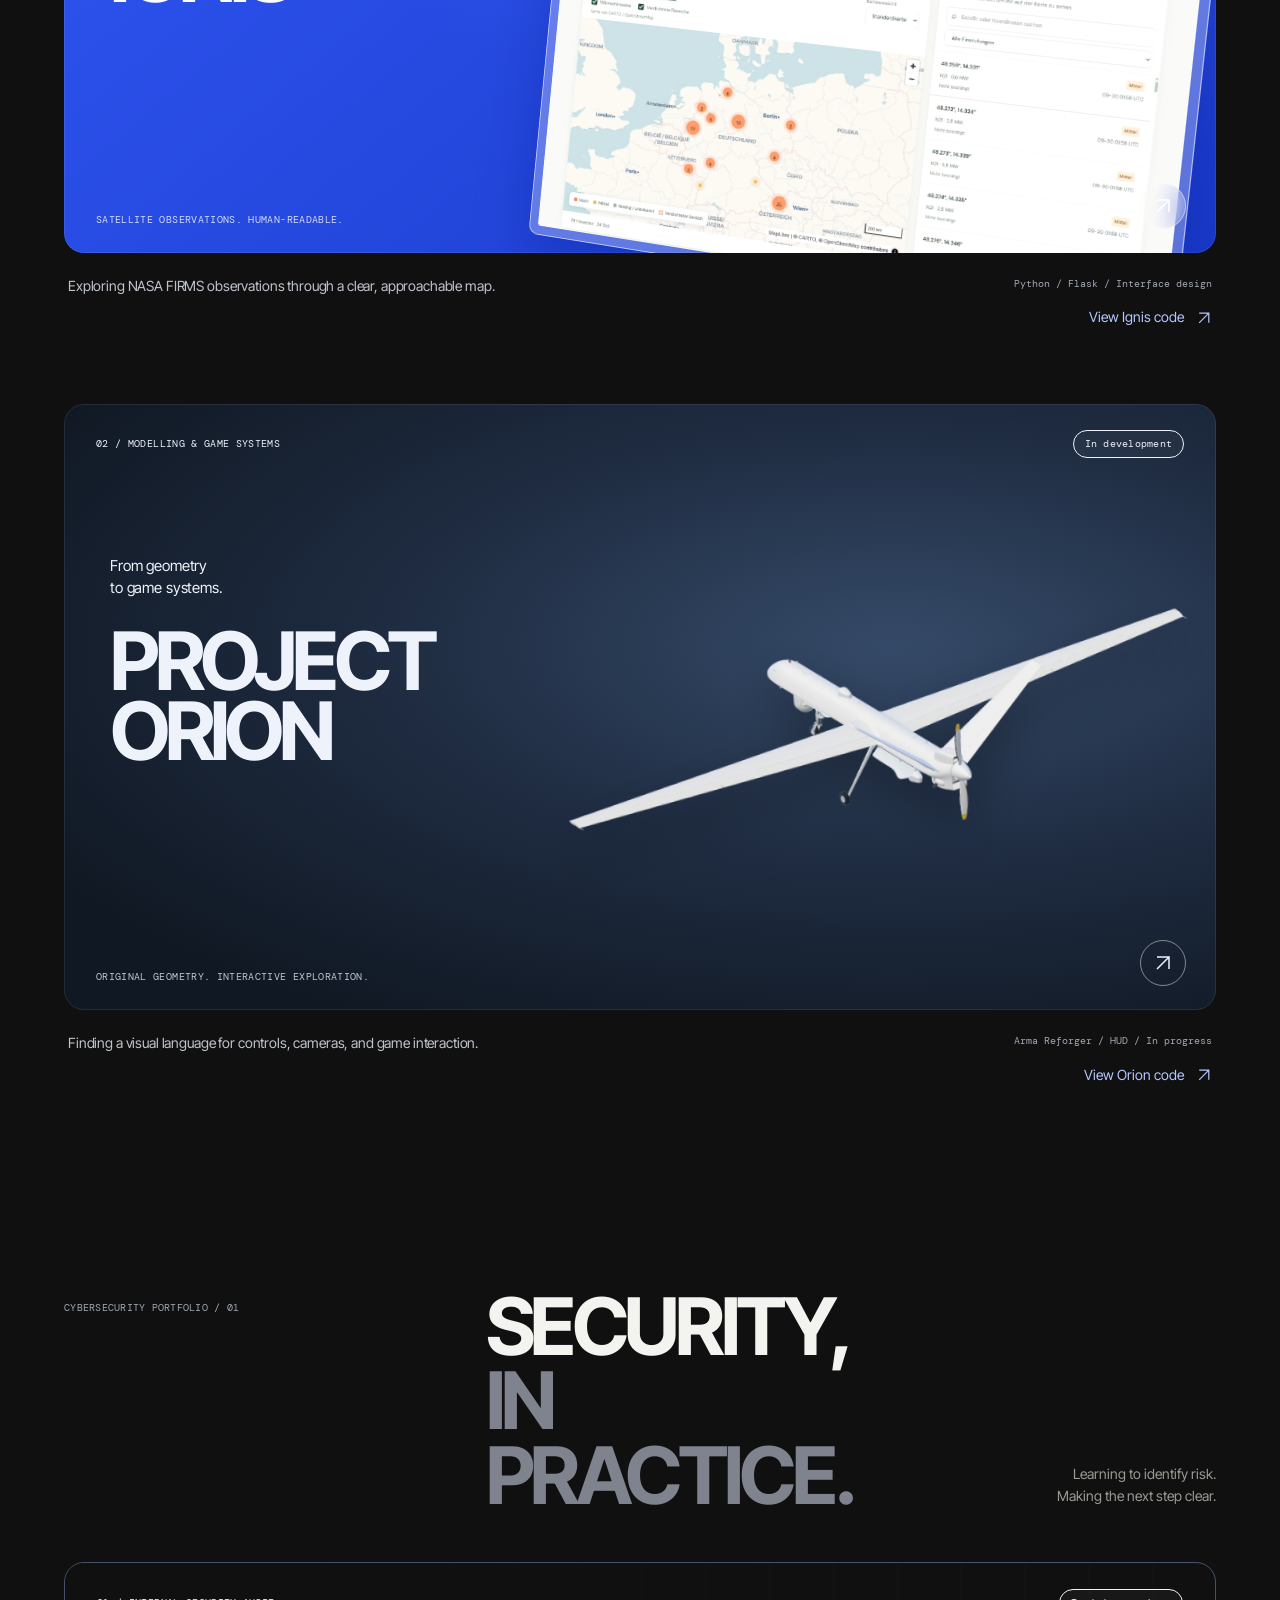
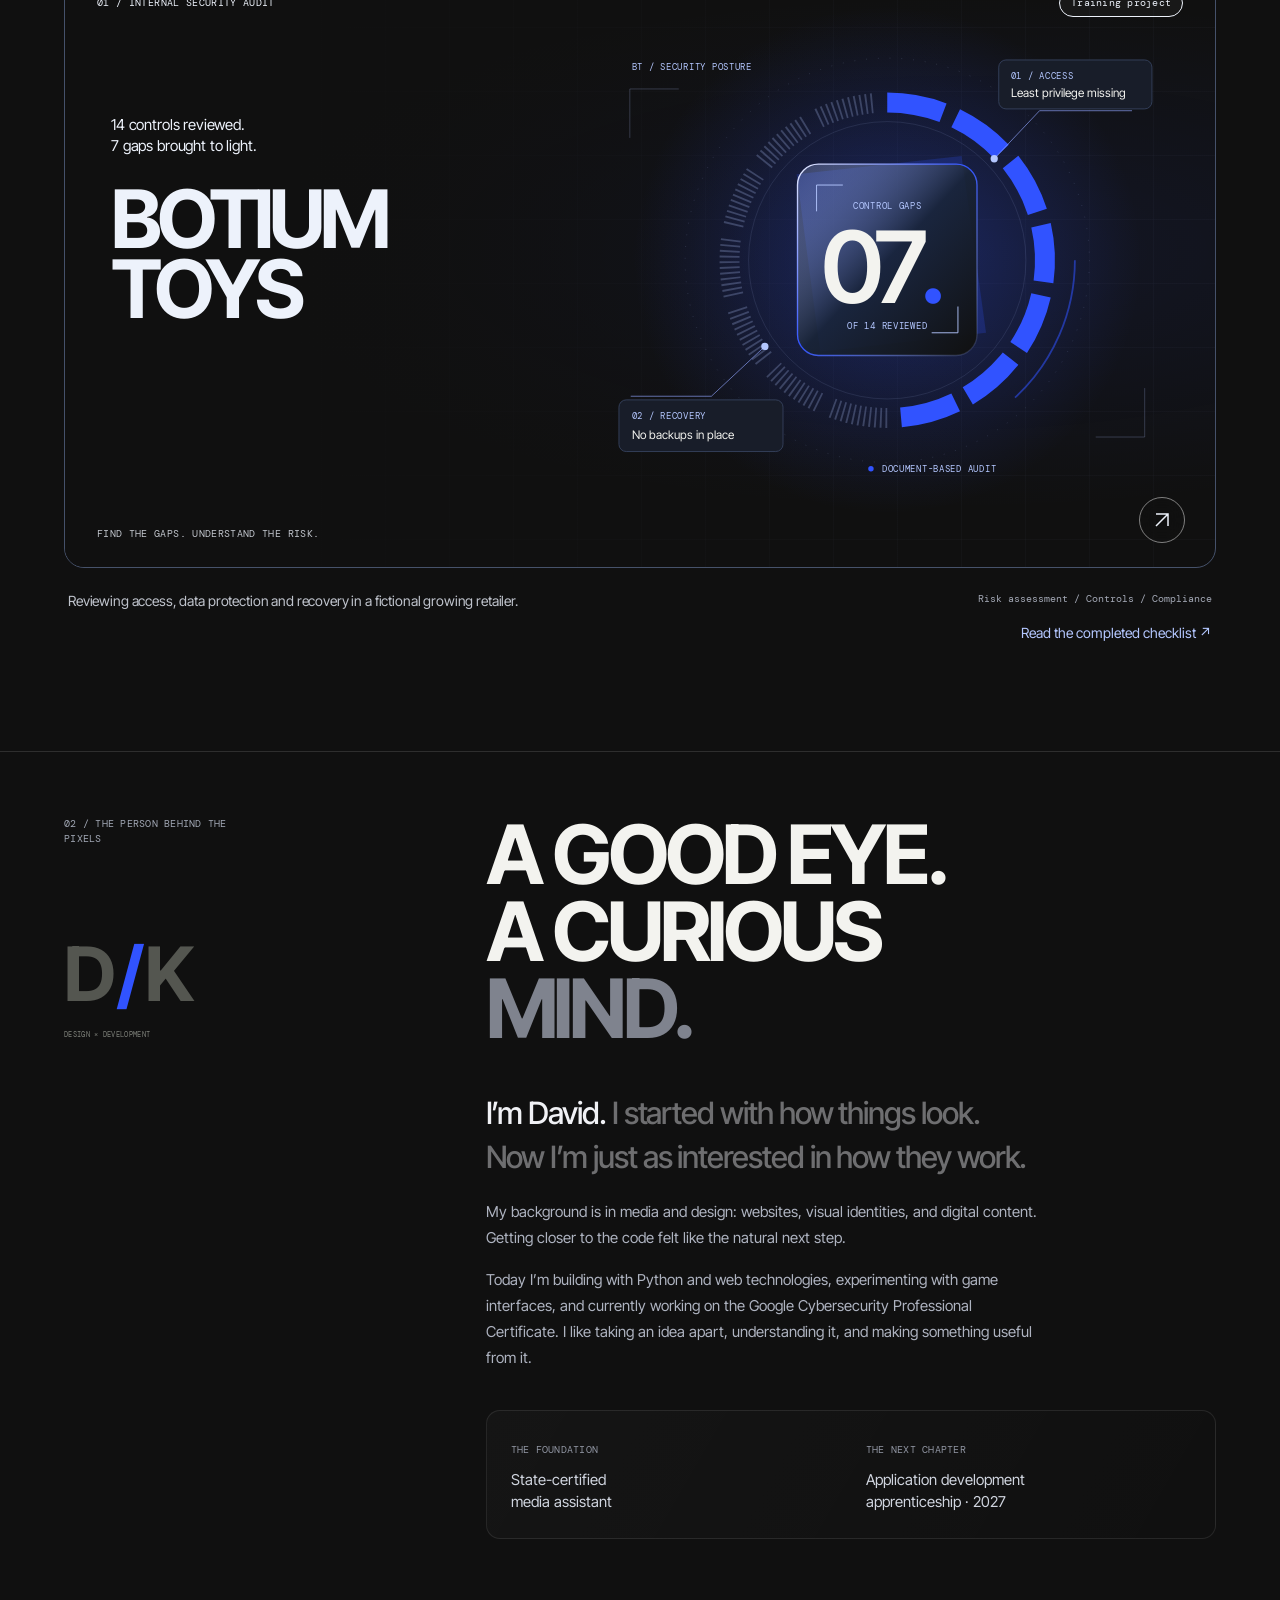
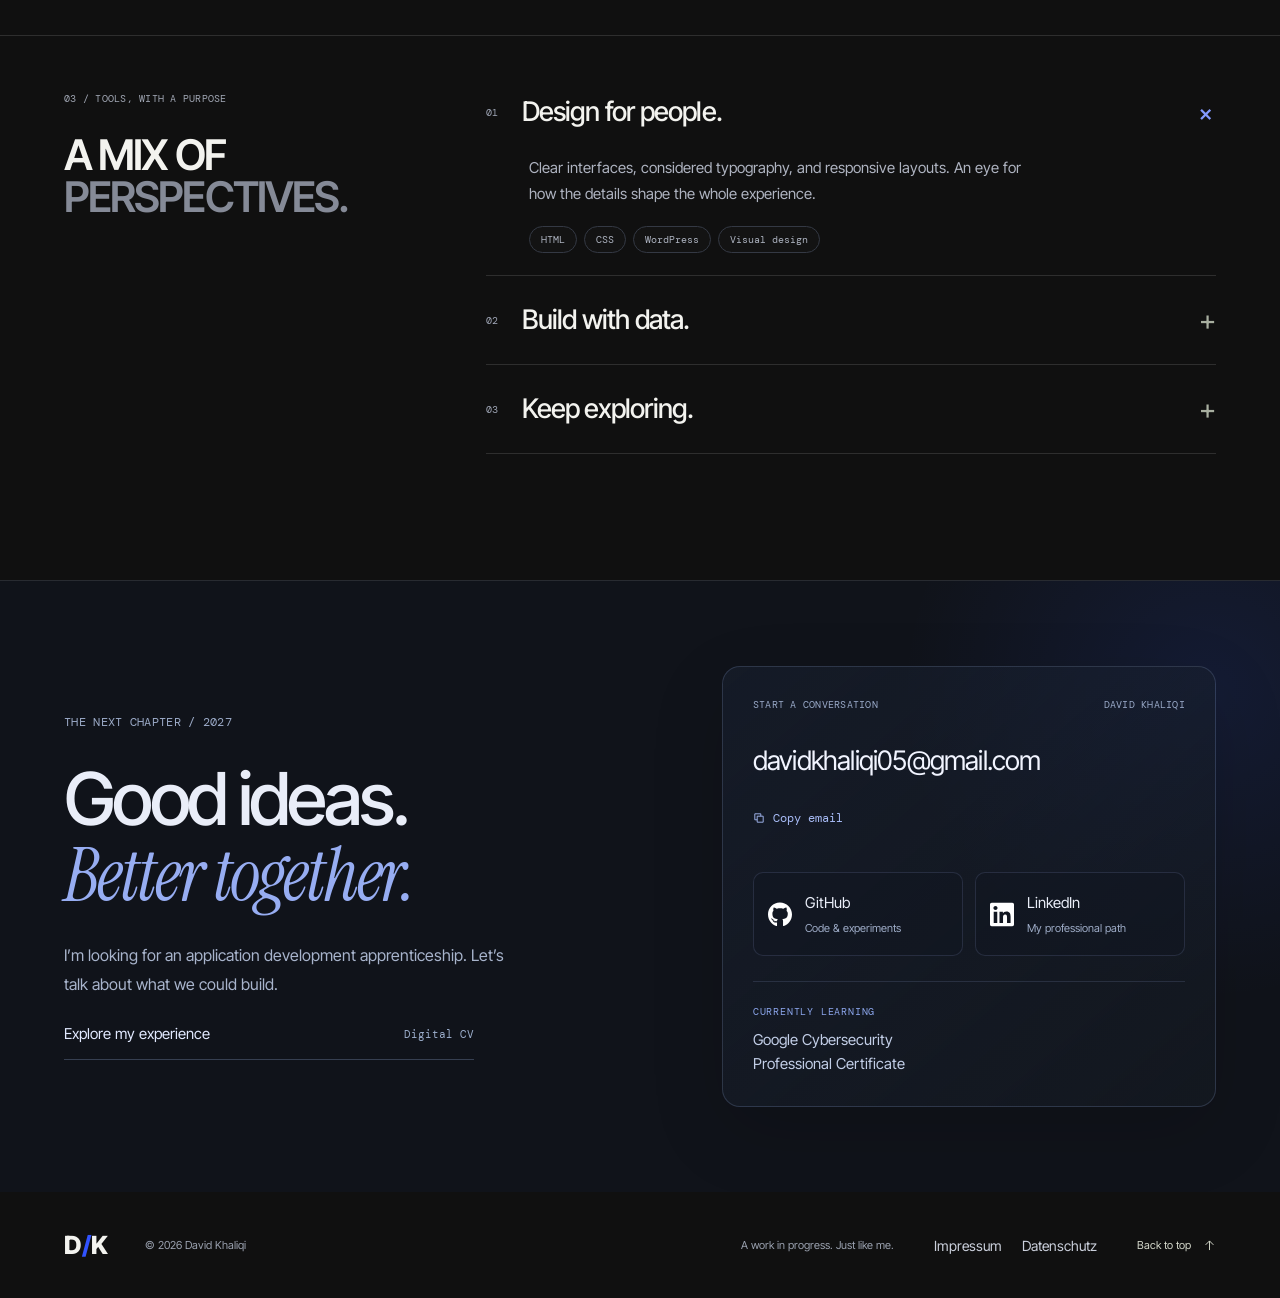
==== commit 83269542: "Replace static Botium dossier with animated evidence control map" ====
--- a/index.html
+++ b/index.html
@@ -1,4 +1,4 @@
-<!doctype html><html lang="en"><head><meta charset="utf-8"><meta name="viewport" content="width=device-width,initial-scale=1"><meta name="theme-color" content="#101010"><meta name="color-scheme" content="dark"><title>David Khaliqi — Creative Development</title><meta name="description" content="The portfolio of David Khaliqi. Design, development, and a curious approach to making useful digital experiences."><meta property="og:title" content="David Khaliqi — Creative Development"><meta property="og:description" content="The portfolio of David Khaliqi. Design, development, and a curious approach to making useful digital experiences."><meta property="og:type" content="website"><meta property="og:url" content="https://kletterrn.github.io/"><link rel="canonical" href="https://kletterrn.github.io/"><link rel="icon" href="/assets/favicon.svg?v=2" type="image/svg+xml"><link rel="stylesheet" href="/fonts.css"><link rel="stylesheet" href="/styles.css"><script src="/app.js" defer></script><link rel="preload" as="image" href="/assets/prism-hero.webp"><link rel="stylesheet" href="/hero.css"><script src="/hero.js" defer></script><link rel="stylesheet" href="/audit.css?v=77fea311987c"></head><body id="top"><a class="skip" href="#main">Skip to content</a><div class="read-progress" aria-hidden="true"></div><header class="header"><div class="header-inner wrap"><a class="wordmark" href="/" aria-label="David Khaliqi, home">D<span>/</span>K</a><a class="header-role" href="/#about">Independent mind.<br>Design & development.</a><nav id="navigation" class="navigation" aria-label="Main navigation"><a href="/#work">Work</a><a href="/#about">About</a><a href="/cv/">CV</a><a href="/#contact">Let’s talk <svg class="icon" viewBox="0 0 20 20" aria-hidden="true"><path d="M4 16 16 4M4 4h12v12"/></svg></a></nav><button class="menu-toggle" aria-expanded="false" aria-controls="navigation" type="button"><span>Menu</span><i aria-hidden="true"></i></button></div></header><main id="main"><section class="prism-hero" aria-labelledby="hero-title" data-prism-hero>
+<!doctype html><html lang="en"><head><meta charset="utf-8"><meta name="viewport" content="width=device-width,initial-scale=1"><meta name="theme-color" content="#101010"><meta name="color-scheme" content="dark"><title>David Khaliqi — Creative Development</title><meta name="description" content="The portfolio of David Khaliqi. Design, development, and a curious approach to making useful digital experiences."><meta property="og:title" content="David Khaliqi — Creative Development"><meta property="og:description" content="The portfolio of David Khaliqi. Design, development, and a curious approach to making useful digital experiences."><meta property="og:type" content="website"><meta property="og:url" content="https://kletterrn.github.io/"><link rel="canonical" href="https://kletterrn.github.io/"><link rel="icon" href="/assets/favicon.svg?v=2" type="image/svg+xml"><link rel="stylesheet" href="/fonts.css"><link rel="stylesheet" href="/styles.css"><script src="/app.js" defer></script><link rel="preload" as="image" href="/assets/prism-hero.webp"><link rel="stylesheet" href="/hero.css"><script src="/hero.js" defer></script><link rel="stylesheet" href="/audit.css?v=981390babccd"></head><body id="top"><a class="skip" href="#main">Skip to content</a><div class="read-progress" aria-hidden="true"></div><header class="header"><div class="header-inner wrap"><a class="wordmark" href="/" aria-label="David Khaliqi, home">D<span>/</span>K</a><a class="header-role" href="/#about">Independent mind.<br>Design & development.</a><nav id="navigation" class="navigation" aria-label="Main navigation"><a href="/#work">Work</a><a href="/#about">About</a><a href="/cv/">CV</a><a href="/#contact">Let’s talk <svg class="icon" viewBox="0 0 20 20" aria-hidden="true"><path d="M4 16 16 4M4 4h12v12"/></svg></a></nav><button class="menu-toggle" aria-expanded="false" aria-controls="navigation" type="button"><span>Menu</span><i aria-hidden="true"></i></button></div></header><main id="main"><section class="prism-hero" aria-labelledby="hero-title" data-prism-hero>
 <div class="prism-meta wrap"><p><span class="prism-status" aria-hidden="true"></span> DAVID KHALIQI <span>/</span> DESIGN & DEVELOPMENT</p><span>INDEPENDENT MIND. OPEN POSSIBILITIES.</span></div>
 <div class="prism-composition">
 <div class="prism-visual" aria-hidden="true"><div class="prism-art"><img src="/assets/prism-hero.webp" width="1536" height="1024" alt="" fetchpriority="high" decoding="async"></div>
@@ -18,7 +18,7 @@
 <article class="work-item" data-reveal><a class="project-panel project-orion" href="/work/orion/" aria-label="Explore the ongoing Orion project"><div class="project-panel-head"><span class="label">02 / Modelling & game systems</span><span class="project-state">In development</span></div><div class="project-title"><p>From geometry<br>to game systems.</p><h3>PROJECT<br>ORION</h3></div><div class="orion-display"><img src="/assets/orion-aircraft.webp" width="1800" height="1200" alt="David’s Orion aircraft model, viewed from above in soft studio lighting" loading="lazy"></div><span class="panel-caption label">Original geometry. Interactive exploration.</span><span class="project-arrow"><svg class="icon" viewBox="0 0 20 20" aria-hidden="true"><path d="M4 16 16 4M4 4h12v12"/></svg></span><span class="project-hover" aria-hidden="true">View<br>project <svg class="icon" viewBox="0 0 20 20" aria-hidden="true"><path d="M4 16 16 4M4 4h12v12"/></svg></span></a><div class="project-details"><p>Finding a visual language for controls, cameras, and game interaction.</p><div class="project-detail-links"><span>Arma Reforger / HUD / In progress</span><a href="https://github.com/kletterrn/orion-recon-drone" target="_blank" rel="noopener noreferrer">View Orion code <svg class="icon" viewBox="0 0 20 20" aria-hidden="true"><path d="M4 16 16 4M4 4h12v12"/></svg></a></div></div></article>
 </section>
 
-<section class="work wrap" id="cybersecurity" aria-labelledby="security-title"><div class="section-heading"><p class="label">Cybersecurity portfolio / 01</p><h2 id="security-title">SECURITY,<br><span>IN PRACTICE.</span></h2><p>Learning to identify risk.<br>Making the next step clear.</p></div><article class="work-item"><a class="project-panel project-botium" href="/work/botium-audit/" aria-label="Explore the Botium Toys security audit"><div class="project-panel-head"><span class="label">01 / Internal security audit</span><span class="project-state">Training project</span></div><div class="project-title"><p>From evidence<br>to a safer business.</p><h3>BOTIUM<br>TOYS</h3></div><div class="botium-dossier" aria-hidden="true"><div class="dossier-back"><span>01 / SCOPE & ASSETS</span></div><div class="dossier-sheet"><div class="dossier-top"><span>BOTIUM TOYS</span><span>INTERNAL REVIEW</span></div><div class="dossier-heading">Security<br>audit<span>.</span></div><div class="dossier-rule"></div><div class="dossier-line"><span>Access permissions</span><b>GAP</b></div><div class="dossier-line"><span>Data recovery</span><b>GAP</b></div><div class="dossier-line"><span>Physical protection</span><b class="dossier-present">PRESENT</b></div><div class="dossier-bottom"><span>DOCUMENT-BASED<br>TRAINING EXERCISE</span><span>14 CONTROLS<br>REVIEWED</span></div></div><div class="dossier-tab">02 / FINDINGS</div></div><span class="panel-caption label">Evidence-led review. Prioritized action.</span><span class="project-arrow"><svg class="icon" viewBox="0 0 20 20" aria-hidden="true"><path d="M4 16 16 4M4 4h12v12"/></svg></span><span class="project-hover" aria-hidden="true">View<br>project <svg class="icon" viewBox="0 0 20 20" aria-hidden="true"><path d="M4 16 16 4M4 4h12v12"/></svg></span></a><div class="project-details"><p>Reviewing access, data protection and recovery in a fictional growing retailer.</p><div class="project-detail-links"><span>Risk assessment / Controls / Compliance</span><a href="/work/botium-audit/#controls">Read the completed checklist ↗</a></div></div></article></section>
+<section class="work wrap" id="cybersecurity" aria-labelledby="security-title"><div class="section-heading"><p class="label">Cybersecurity portfolio / 01</p><h2 id="security-title">SECURITY,<br><span>IN PRACTICE.</span></h2><p>Learning to identify risk.<br>Making the next step clear.</p></div><article class="work-item"><a class="project-panel project-botium" href="/work/botium-audit/" aria-label="Explore the Botium Toys security audit"><div class="project-panel-head"><span class="label">01 / Internal security audit</span><span class="project-state">Training project</span></div><div class="project-title"><p>14 controls reviewed.<br>7 gaps brought to light.</p><h3>BOTIUM<br>TOYS</h3></div><div class="botium-control-map" role="img" aria-label="Audit control map: 14 controls reviewed, 7 missing. Missing controls include least privilege and backups. Document-based training exercise."><svg viewBox="0 0 640 560" aria-hidden="true"><defs><radialGradient id="bt-halo"><stop stop-color="#3153ff" stop-opacity=".3"/><stop offset="1" stop-color="#3153ff" stop-opacity="0"/></radialGradient><linearGradient id="bt-glass" x2="1" y2="1"><stop stop-color="#b4c7ff" stop-opacity=".22"/><stop offset=".5" stop-color="#192437" stop-opacity=".9"/><stop offset="1" stop-color="#101010"/></linearGradient><linearGradient id="bt-edge" x2="1" y2="1"><stop stop-color="#e5eaff"/><stop offset=".48" stop-color="#3153ff"/><stop offset="1" stop-color="#b4c7ff" stop-opacity=".1"/></linearGradient></defs><circle cx="320" cy="275" r="280" fill="url(#bt-halo)"/><g class="control-orbit"><circle cx="320" cy="275" r="223" fill="none" stroke="#b4c7ff" stroke-opacity=".18" stroke-dasharray="1 12"/><circle cx="320" cy="275" r="207" fill="none" stroke="#3153ff" stroke-opacity=".55" stroke-dasharray="170 1130" stroke-width="2"/></g><circle cx="320" cy="275" r="153" fill="none" stroke="#b4c7ff" stroke-opacity=".12"/><path d="M 320.00 101.00 A 174 174 0 0 1 381.55 112.25" fill="none" stroke="#3153ff" stroke-opacity="1" stroke-width="22"  /><path d="M 395.50 118.23 A 174 174 0 0 1 446.07 155.07" fill="none" stroke="#3153ff" stroke-opacity="1" stroke-width="22"  /><path d="M 456.04 166.51 A 174 174 0 0 1 485.62 221.64" fill="none" stroke="#3153ff" stroke-opacity="1" stroke-width="22"  /><path d="M 489.64 236.28 A 174 174 0 0 1 492.37 298.79" fill="none" stroke="#3153ff" stroke-opacity="1" stroke-width="22"  /><path d="M 489.64 313.72 A 174 174 0 0 1 464.98 371.22" fill="none" stroke="#3153ff" stroke-opacity="1" stroke-width="22"  /><path d="M 456.04 383.49 A 174 174 0 0 1 408.87 424.59" fill="none" stroke="#3153ff" stroke-opacity="1" stroke-width="22"  /><path d="M 395.50 431.77 A 174 174 0 0 1 335.17 448.34" fill="none" stroke="#3153ff" stroke-opacity="1" stroke-width="22"  /><path d="M 320.00 449.00 A 174 174 0 0 1 258.45 437.75" fill="none" stroke="#b4c7ff" stroke-opacity=".25" stroke-width="22" stroke-dasharray="2 4" /><path d="M 244.50 431.77 A 174 174 0 0 1 193.93 394.93" fill="none" stroke="#b4c7ff" stroke-opacity=".25" stroke-width="22" stroke-dasharray="2 4" /><path d="M 183.96 383.49 A 174 174 0 0 1 154.38 328.36" fill="none" stroke="#b4c7ff" stroke-opacity=".25" stroke-width="22" stroke-dasharray="2 4" /><path d="M 150.36 313.72 A 174 174 0 0 1 147.63 251.21" fill="none" stroke="#b4c7ff" stroke-opacity=".25" stroke-width="22" stroke-dasharray="2 4" /><path d="M 150.36 236.28 A 174 174 0 0 1 175.02 178.78" fill="none" stroke="#b4c7ff" stroke-opacity=".25" stroke-width="22" stroke-dasharray="2 4" /><path d="M 183.96 166.51 A 174 174 0 0 1 231.13 125.41" fill="none" stroke="#b4c7ff" stroke-opacity=".25" stroke-width="22" stroke-dasharray="2 4" /><path d="M 244.50 118.23 A 174 174 0 0 1 304.83 101.66" fill="none" stroke="#b4c7ff" stroke-opacity=".25" stroke-width="22" stroke-dasharray="2 4" /><g class="control-core"><path d="M220 180 L402 160 L429 355 L246 376 Z" fill="#3153ff" opacity=".22"/><rect x="221" y="169" width="198" height="211" rx="23" fill="url(#bt-glass)" stroke="url(#bt-edge)" stroke-width="1.5"/><path d="M242 192h29M242 192v29M398 355h-29M398 355v-29" fill="none" stroke="#b4c7ff"/><text x="320" y="218" text-anchor="middle" class="map-mono">CONTROL GAPS</text><text x="312" y="322" text-anchor="middle" class="map-number">07<tspan class="map-dot">.</tspan></text><text x="320" y="351" text-anchor="middle" class="map-mono">OF 14 REVIEWED</text></g><g class="control-callout callout-access"><path d="M438 163L488 110H590" fill="none" stroke="#91a6ff" stroke-opacity=".7"/><circle cx="438" cy="163" r="4" fill="#b4c7ff"/><rect x="443" y="54" width="169" height="54" rx="8" fill="#181d29" stroke="#35425d"/><text x="456" y="75" class="map-mono">01 / ACCESS</text><text x="456" y="95" class="map-label">Least privilege missing</text></g><g class="control-callout callout-recovery"><path d="M185 370L126 425H37" fill="none" stroke="#91a6ff" stroke-opacity=".7"/><circle cx="185" cy="370" r="4" fill="#b4c7ff"/><rect x="24" y="429" width="181" height="57" rx="8" fill="#181d29" stroke="#35425d"/><text x="38" y="450" class="map-mono">02 / RECOVERY</text><text x="38" y="472" class="map-label">No backups in place</text></g><path d="M36 86h54M36 86v54M604 470h-54M604 470v-54" fill="none" stroke="#b4c7ff" stroke-opacity=".25"/><text x="38" y="65" class="map-mono">BT / SECURITY POSTURE</text><circle cx="302" cy="505" r="3" fill="#3153ff"/><text x="314" y="509" class="map-mono">DOCUMENT-BASED AUDIT</text></svg></div><span class="panel-caption label">Find the gaps. Understand the risk.</span><span class="project-arrow"><svg class="icon" viewBox="0 0 20 20" aria-hidden="true"><path d="M4 16 16 4M4 4h12v12"/></svg></span><span class="project-hover" aria-hidden="true">View<br>project <svg class="icon" viewBox="0 0 20 20" aria-hidden="true"><path d="M4 16 16 4M4 4h12v12"/></svg></span></a><div class="project-details"><p>Reviewing access, data protection and recovery in a fictional growing retailer.</p><div class="project-detail-links"><span>Risk assessment / Controls / Compliance</span><a href="/work/botium-audit/#controls">Read the completed checklist ↗</a></div></div></article></section>
 <section class="about wrap" id="about" aria-labelledby="about-title"><div class="about-index"><p class="label">02 / The person behind the pixels</p><div class="about-stamp" aria-hidden="true">D<span>/</span>K<small>DESIGN × DEVELOPMENT</small></div></div><div class="about-content"><h2 id="about-title" data-reveal>A GOOD EYE.<br>A CURIOUS<br><span>MIND.</span></h2><div class="about-copy" data-reveal><p class="about-lead" data-read-text>I’m David. I started with how things look.<br>Now I’m just as interested in how they work.</p><p>My background is in media and design: websites, visual identities, and digital content. Getting closer to the code felt like the natural next step.</p><p>Today I’m building with Python and web technologies, experimenting with game interfaces, and currently working on the Google Cybersecurity Professional Certificate. I like taking an idea apart, understanding it, and making something useful from it.</p></div><div class="about-facts" data-reveal><div><span class="label">The foundation</span><p>State-certified<br>media assistant</p></div><div><span class="label">The next chapter</span><p>Application development<br>apprenticeship · 2027</p></div></div></div></section>
 
 <section class="capabilities wrap" aria-labelledby="cap-title"><div class="cap-heading"><p class="label">03 / Tools, with a purpose</p><h2 id="cap-title">A MIX OF<br><span>PERSPECTIVES.</span></h2></div><div class="cap-list"><details open data-reveal><summary><span class="cap-id">01</span><h3>Design for people.</h3><span class="cap-plus" aria-hidden="true">+</span></summary><div class="cap-body"><p>Clear interfaces, considered typography, and responsive layouts. An eye for how the details shape the whole experience.</p><div class="skill-tags"><span>HTML</span><span>CSS</span><span>WordPress</span><span>Visual design</span></div></div></details><details data-reveal><summary><span class="cap-id">02</span><h3>Build with data.</h3><span class="cap-plus" aria-hidden="true">+</span></summary><div class="cap-body"><p>Working with APIs, structuring information, and building useful tools. Project Ignis is where those interests come together.</p><div class="skill-tags"><span>Python</span><span>Flask</span><span>SQL</span><span>API integration</span></div></div></details><details data-reveal><summary><span class="cap-id">03</span><h3>Keep exploring.</h3><span class="cap-plus" aria-hidden="true">+</span></summary><div class="cap-body"><p>Game interaction and HUD design through Orion. Security fundamentals through the Google Cybersecurity Professional Certificate, currently in progress.</p><div class="skill-tags"><span>Game systems</span><span>Interaction</span><span>Cybersecurity</span></div></div></details></div></section>
--- a/audit.css
+++ b/audit.css
@@ -96,3 +96,6 @@
 .dossier-rule{margin-bottom:6px}
 @media(max-width:760px){.project-botium .botium-dossier{top:auto;height:360px}.dossier-sheet{padding:22px}.dossier-heading{font-size:42px;margin:16px 0}.dossier-line{padding:9px 0}.dossier-bottom{padding-top:14px}.audit-exhibit .botium-dossier{height:360px}}
 @media(max-width:760px) and (prefers-reduced-motion:reduce){.project-botium:hover .dossier-sheet{transform:rotate(-3deg)}.project-botium:hover .dossier-back{transform:translate(14px,-6px) rotate(4deg)}}
+
+/* An evidence-based control map, unique to Botium. */
+.botium-control-map{position:absolute;left:46%;top:8%;width:51%;height:84%;pointer-events:none;isolation:isolate}.botium-control-map svg{display:block;width:100%;height:100%;overflow:visible}.map-mono{font:10px var(--mono);letter-spacing:.08em;fill:var(--accent-soft)}.map-label{font:13px var(--font);fill:var(--text)}.map-number{font:110px var(--font);font-weight:600;letter-spacing:-.085em;fill:var(--text)}.map-dot{fill:var(--blue)}.control-orbit{transform-origin:320px 275px;animation:control-orbit 42s linear infinite}.control-core{animation:control-float 7s ease-in-out infinite}.control-callout{transition:transform .6s}.project-botium:hover .callout-access{transform:translate(0,-5px)}.project-botium:hover .callout-recovery{transform:translate(0,5px)}.project-panel.project-botium{background-image:radial-gradient(ellipse at 77% 48%,#3153ff18,transparent 58%),linear-gradient(#b4c7ff06 1px,transparent 1px),linear-gradient(90deg,#b4c7ff06 1px,transparent 1px);background-size:auto,64px 64px,64px 64px}.audit-exhibit .botium-control-map{left:46%;top:1%;width:54%;height:87%}@keyframes control-orbit{to{transform:rotate(360deg)}}@keyframes control-float{0%,100%{transform:translateY(0)}50%{transform:translateY(-9px)}}@media(max-width:760px){.botium-control-map,.audit-exhibit .botium-control-map{position:relative;inset:auto;width:100%;height:auto;aspect-ratio:640/560;margin:0 0 18px}.control-orbit,.control-core{animation:none}.project-botium:hover .control-callout{transform:none}}@media(prefers-reduced-motion:reduce){.control-orbit,.control-core{animation:none}.control-callout{transition:none}.project-botium:hover .control-callout{transform:none}}
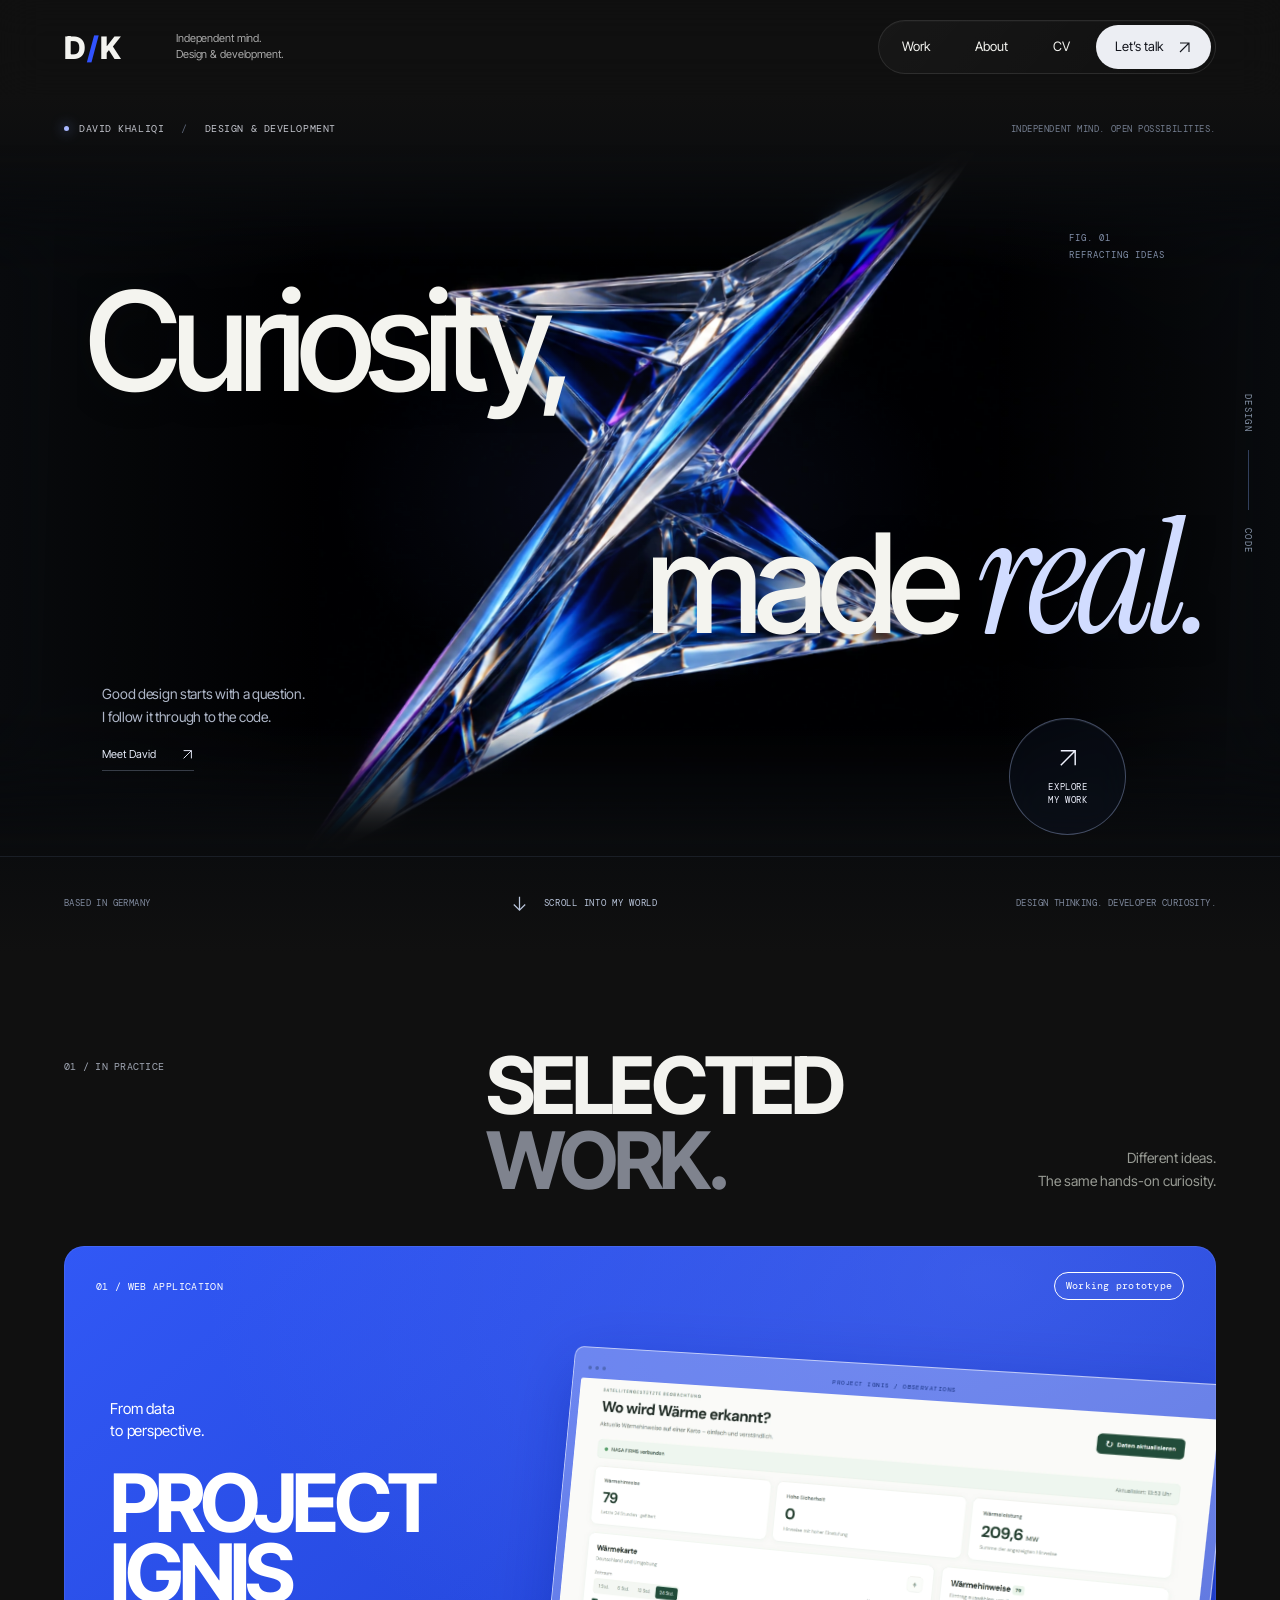
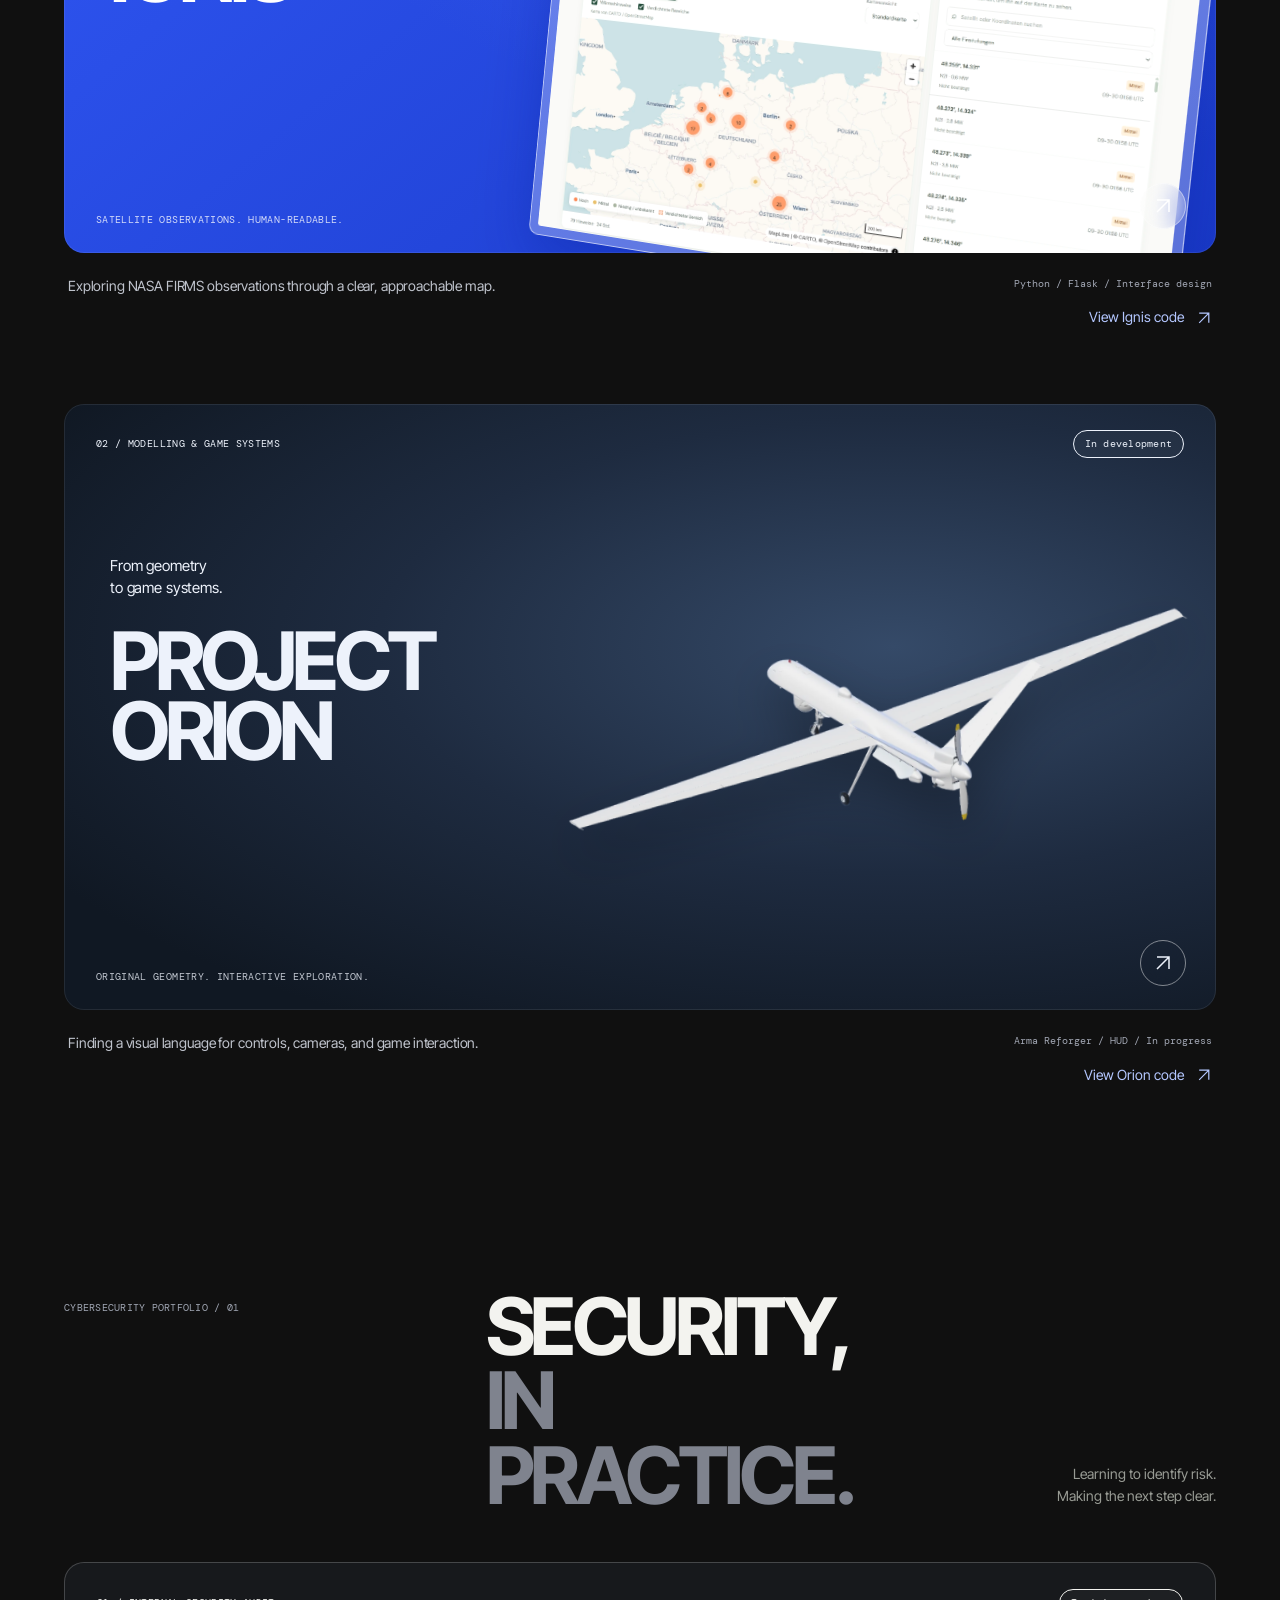
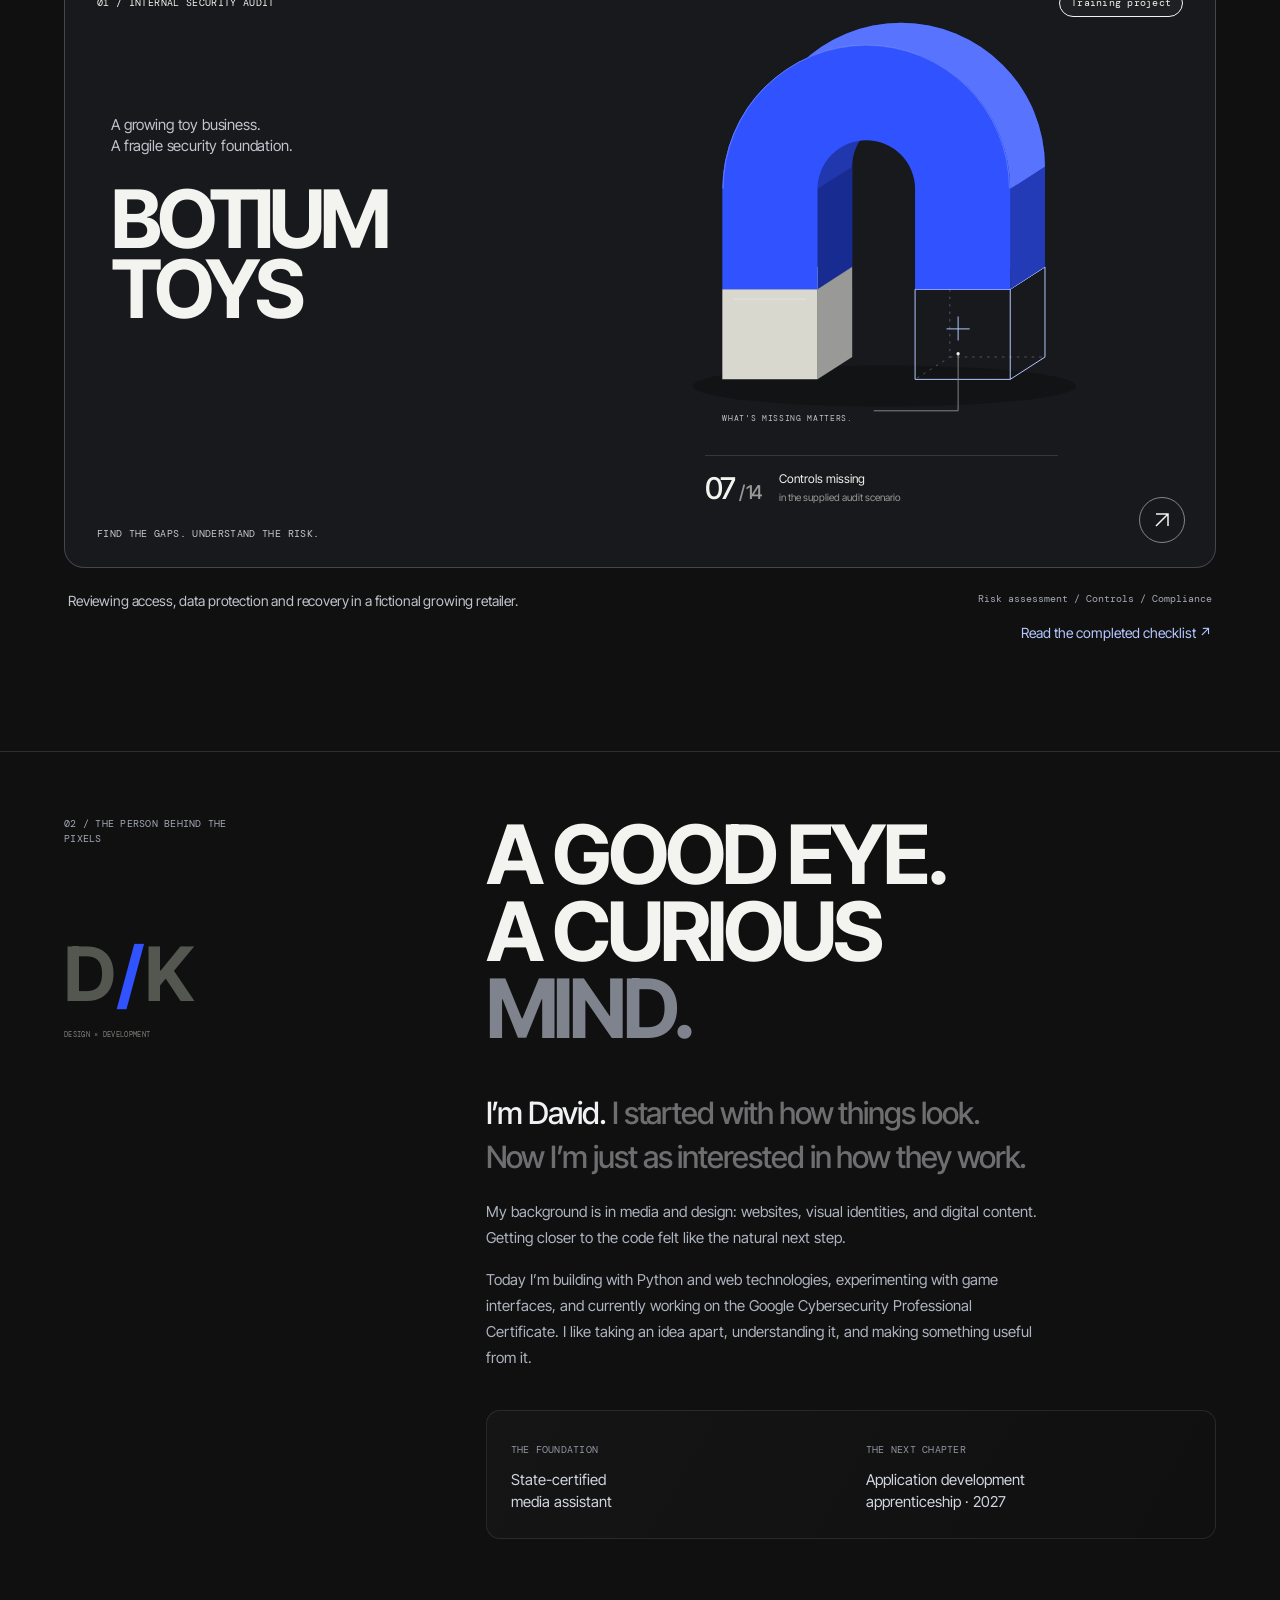
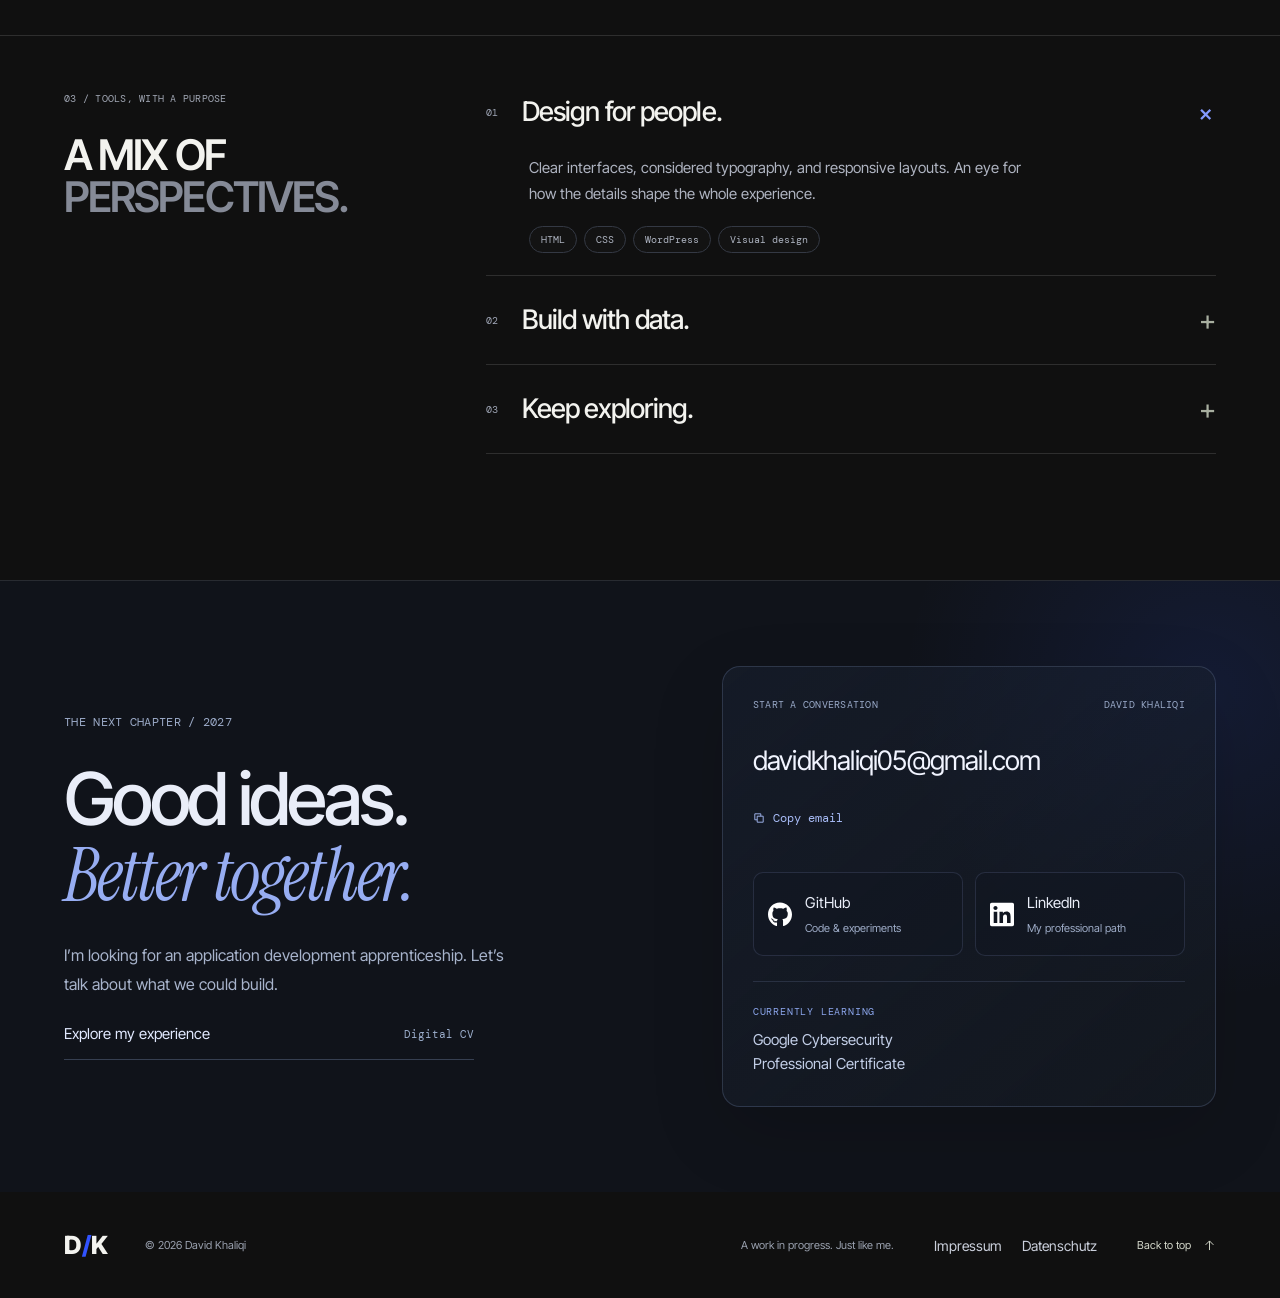
==== commit b5b11fc3: "Give Botium a toy-block editorial identity and remove decorative dashboard effects" ====
--- a/index.html
+++ b/index.html
@@ -1,4 +1,4 @@
-<!doctype html><html lang="en"><head><meta charset="utf-8"><meta name="viewport" content="width=device-width,initial-scale=1"><meta name="theme-color" content="#101010"><meta name="color-scheme" content="dark"><title>David Khaliqi — Creative Development</title><meta name="description" content="The portfolio of David Khaliqi. Design, development, and a curious approach to making useful digital experiences."><meta property="og:title" content="David Khaliqi — Creative Development"><meta property="og:description" content="The portfolio of David Khaliqi. Design, development, and a curious approach to making useful digital experiences."><meta property="og:type" content="website"><meta property="og:url" content="https://kletterrn.github.io/"><link rel="canonical" href="https://kletterrn.github.io/"><link rel="icon" href="/assets/favicon.svg?v=2" type="image/svg+xml"><link rel="stylesheet" href="/fonts.css"><link rel="stylesheet" href="/styles.css"><script src="/app.js" defer></script><link rel="preload" as="image" href="/assets/prism-hero.webp"><link rel="stylesheet" href="/hero.css"><script src="/hero.js" defer></script><link rel="stylesheet" href="/audit.css?v=981390babccd"></head><body id="top"><a class="skip" href="#main">Skip to content</a><div class="read-progress" aria-hidden="true"></div><header class="header"><div class="header-inner wrap"><a class="wordmark" href="/" aria-label="David Khaliqi, home">D<span>/</span>K</a><a class="header-role" href="/#about">Independent mind.<br>Design & development.</a><nav id="navigation" class="navigation" aria-label="Main navigation"><a href="/#work">Work</a><a href="/#about">About</a><a href="/cv/">CV</a><a href="/#contact">Let’s talk <svg class="icon" viewBox="0 0 20 20" aria-hidden="true"><path d="M4 16 16 4M4 4h12v12"/></svg></a></nav><button class="menu-toggle" aria-expanded="false" aria-controls="navigation" type="button"><span>Menu</span><i aria-hidden="true"></i></button></div></header><main id="main"><section class="prism-hero" aria-labelledby="hero-title" data-prism-hero>
+<!doctype html><html lang="en"><head><meta charset="utf-8"><meta name="viewport" content="width=device-width,initial-scale=1"><meta name="theme-color" content="#101010"><meta name="color-scheme" content="dark"><title>David Khaliqi — Creative Development</title><meta name="description" content="The portfolio of David Khaliqi. Design, development, and a curious approach to making useful digital experiences."><meta property="og:title" content="David Khaliqi — Creative Development"><meta property="og:description" content="The portfolio of David Khaliqi. Design, development, and a curious approach to making useful digital experiences."><meta property="og:type" content="website"><meta property="og:url" content="https://kletterrn.github.io/"><link rel="canonical" href="https://kletterrn.github.io/"><link rel="icon" href="/assets/favicon.svg?v=2" type="image/svg+xml"><link rel="stylesheet" href="/fonts.css"><link rel="stylesheet" href="/styles.css"><script src="/app.js" defer></script><link rel="preload" as="image" href="/assets/prism-hero.webp"><link rel="stylesheet" href="/hero.css"><script src="/hero.js" defer></script><link rel="stylesheet" href="/audit.css?v=c7ca3c3d5704"></head><body id="top"><a class="skip" href="#main">Skip to content</a><div class="read-progress" aria-hidden="true"></div><header class="header"><div class="header-inner wrap"><a class="wordmark" href="/" aria-label="David Khaliqi, home">D<span>/</span>K</a><a class="header-role" href="/#about">Independent mind.<br>Design & development.</a><nav id="navigation" class="navigation" aria-label="Main navigation"><a href="/#work">Work</a><a href="/#about">About</a><a href="/cv/">CV</a><a href="/#contact">Let’s talk <svg class="icon" viewBox="0 0 20 20" aria-hidden="true"><path d="M4 16 16 4M4 4h12v12"/></svg></a></nav><button class="menu-toggle" aria-expanded="false" aria-controls="navigation" type="button"><span>Menu</span><i aria-hidden="true"></i></button></div></header><main id="main"><section class="prism-hero" aria-labelledby="hero-title" data-prism-hero>
 <div class="prism-meta wrap"><p><span class="prism-status" aria-hidden="true"></span> DAVID KHALIQI <span>/</span> DESIGN & DEVELOPMENT</p><span>INDEPENDENT MIND. OPEN POSSIBILITIES.</span></div>
 <div class="prism-composition">
 <div class="prism-visual" aria-hidden="true"><div class="prism-art"><img src="/assets/prism-hero.webp" width="1536" height="1024" alt="" fetchpriority="high" decoding="async"></div>
@@ -18,7 +18,7 @@
 <article class="work-item" data-reveal><a class="project-panel project-orion" href="/work/orion/" aria-label="Explore the ongoing Orion project"><div class="project-panel-head"><span class="label">02 / Modelling & game systems</span><span class="project-state">In development</span></div><div class="project-title"><p>From geometry<br>to game systems.</p><h3>PROJECT<br>ORION</h3></div><div class="orion-display"><img src="/assets/orion-aircraft.webp" width="1800" height="1200" alt="David’s Orion aircraft model, viewed from above in soft studio lighting" loading="lazy"></div><span class="panel-caption label">Original geometry. Interactive exploration.</span><span class="project-arrow"><svg class="icon" viewBox="0 0 20 20" aria-hidden="true"><path d="M4 16 16 4M4 4h12v12"/></svg></span><span class="project-hover" aria-hidden="true">View<br>project <svg class="icon" viewBox="0 0 20 20" aria-hidden="true"><path d="M4 16 16 4M4 4h12v12"/></svg></span></a><div class="project-details"><p>Finding a visual language for controls, cameras, and game interaction.</p><div class="project-detail-links"><span>Arma Reforger / HUD / In progress</span><a href="https://github.com/kletterrn/orion-recon-drone" target="_blank" rel="noopener noreferrer">View Orion code <svg class="icon" viewBox="0 0 20 20" aria-hidden="true"><path d="M4 16 16 4M4 4h12v12"/></svg></a></div></div></article>
 </section>
 
-<section class="work wrap" id="cybersecurity" aria-labelledby="security-title"><div class="section-heading"><p class="label">Cybersecurity portfolio / 01</p><h2 id="security-title">SECURITY,<br><span>IN PRACTICE.</span></h2><p>Learning to identify risk.<br>Making the next step clear.</p></div><article class="work-item"><a class="project-panel project-botium" href="/work/botium-audit/" aria-label="Explore the Botium Toys security audit"><div class="project-panel-head"><span class="label">01 / Internal security audit</span><span class="project-state">Training project</span></div><div class="project-title"><p>14 controls reviewed.<br>7 gaps brought to light.</p><h3>BOTIUM<br>TOYS</h3></div><div class="botium-control-map" role="img" aria-label="Audit control map: 14 controls reviewed, 7 missing. Missing controls include least privilege and backups. Document-based training exercise."><svg viewBox="0 0 640 560" aria-hidden="true"><defs><radialGradient id="bt-halo"><stop stop-color="#3153ff" stop-opacity=".3"/><stop offset="1" stop-color="#3153ff" stop-opacity="0"/></radialGradient><linearGradient id="bt-glass" x2="1" y2="1"><stop stop-color="#b4c7ff" stop-opacity=".22"/><stop offset=".5" stop-color="#192437" stop-opacity=".9"/><stop offset="1" stop-color="#101010"/></linearGradient><linearGradient id="bt-edge" x2="1" y2="1"><stop stop-color="#e5eaff"/><stop offset=".48" stop-color="#3153ff"/><stop offset="1" stop-color="#b4c7ff" stop-opacity=".1"/></linearGradient></defs><circle cx="320" cy="275" r="280" fill="url(#bt-halo)"/><g class="control-orbit"><circle cx="320" cy="275" r="223" fill="none" stroke="#b4c7ff" stroke-opacity=".18" stroke-dasharray="1 12"/><circle cx="320" cy="275" r="207" fill="none" stroke="#3153ff" stroke-opacity=".55" stroke-dasharray="170 1130" stroke-width="2"/></g><circle cx="320" cy="275" r="153" fill="none" stroke="#b4c7ff" stroke-opacity=".12"/><path d="M 320.00 101.00 A 174 174 0 0 1 381.55 112.25" fill="none" stroke="#3153ff" stroke-opacity="1" stroke-width="22"  /><path d="M 395.50 118.23 A 174 174 0 0 1 446.07 155.07" fill="none" stroke="#3153ff" stroke-opacity="1" stroke-width="22"  /><path d="M 456.04 166.51 A 174 174 0 0 1 485.62 221.64" fill="none" stroke="#3153ff" stroke-opacity="1" stroke-width="22"  /><path d="M 489.64 236.28 A 174 174 0 0 1 492.37 298.79" fill="none" stroke="#3153ff" stroke-opacity="1" stroke-width="22"  /><path d="M 489.64 313.72 A 174 174 0 0 1 464.98 371.22" fill="none" stroke="#3153ff" stroke-opacity="1" stroke-width="22"  /><path d="M 456.04 383.49 A 174 174 0 0 1 408.87 424.59" fill="none" stroke="#3153ff" stroke-opacity="1" stroke-width="22"  /><path d="M 395.50 431.77 A 174 174 0 0 1 335.17 448.34" fill="none" stroke="#3153ff" stroke-opacity="1" stroke-width="22"  /><path d="M 320.00 449.00 A 174 174 0 0 1 258.45 437.75" fill="none" stroke="#b4c7ff" stroke-opacity=".25" stroke-width="22" stroke-dasharray="2 4" /><path d="M 244.50 431.77 A 174 174 0 0 1 193.93 394.93" fill="none" stroke="#b4c7ff" stroke-opacity=".25" stroke-width="22" stroke-dasharray="2 4" /><path d="M 183.96 383.49 A 174 174 0 0 1 154.38 328.36" fill="none" stroke="#b4c7ff" stroke-opacity=".25" stroke-width="22" stroke-dasharray="2 4" /><path d="M 150.36 313.72 A 174 174 0 0 1 147.63 251.21" fill="none" stroke="#b4c7ff" stroke-opacity=".25" stroke-width="22" stroke-dasharray="2 4" /><path d="M 150.36 236.28 A 174 174 0 0 1 175.02 178.78" fill="none" stroke="#b4c7ff" stroke-opacity=".25" stroke-width="22" stroke-dasharray="2 4" /><path d="M 183.96 166.51 A 174 174 0 0 1 231.13 125.41" fill="none" stroke="#b4c7ff" stroke-opacity=".25" stroke-width="22" stroke-dasharray="2 4" /><path d="M 244.50 118.23 A 174 174 0 0 1 304.83 101.66" fill="none" stroke="#b4c7ff" stroke-opacity=".25" stroke-width="22" stroke-dasharray="2 4" /><g class="control-core"><path d="M220 180 L402 160 L429 355 L246 376 Z" fill="#3153ff" opacity=".22"/><rect x="221" y="169" width="198" height="211" rx="23" fill="url(#bt-glass)" stroke="url(#bt-edge)" stroke-width="1.5"/><path d="M242 192h29M242 192v29M398 355h-29M398 355v-29" fill="none" stroke="#b4c7ff"/><text x="320" y="218" text-anchor="middle" class="map-mono">CONTROL GAPS</text><text x="312" y="322" text-anchor="middle" class="map-number">07<tspan class="map-dot">.</tspan></text><text x="320" y="351" text-anchor="middle" class="map-mono">OF 14 REVIEWED</text></g><g class="control-callout callout-access"><path d="M438 163L488 110H590" fill="none" stroke="#91a6ff" stroke-opacity=".7"/><circle cx="438" cy="163" r="4" fill="#b4c7ff"/><rect x="443" y="54" width="169" height="54" rx="8" fill="#181d29" stroke="#35425d"/><text x="456" y="75" class="map-mono">01 / ACCESS</text><text x="456" y="95" class="map-label">Least privilege missing</text></g><g class="control-callout callout-recovery"><path d="M185 370L126 425H37" fill="none" stroke="#91a6ff" stroke-opacity=".7"/><circle cx="185" cy="370" r="4" fill="#b4c7ff"/><rect x="24" y="429" width="181" height="57" rx="8" fill="#181d29" stroke="#35425d"/><text x="38" y="450" class="map-mono">02 / RECOVERY</text><text x="38" y="472" class="map-label">No backups in place</text></g><path d="M36 86h54M36 86v54M604 470h-54M604 470v-54" fill="none" stroke="#b4c7ff" stroke-opacity=".25"/><text x="38" y="65" class="map-mono">BT / SECURITY POSTURE</text><circle cx="302" cy="505" r="3" fill="#3153ff"/><text x="314" y="509" class="map-mono">DOCUMENT-BASED AUDIT</text></svg></div><span class="panel-caption label">Find the gaps. Understand the risk.</span><span class="project-arrow"><svg class="icon" viewBox="0 0 20 20" aria-hidden="true"><path d="M4 16 16 4M4 4h12v12"/></svg></span><span class="project-hover" aria-hidden="true">View<br>project <svg class="icon" viewBox="0 0 20 20" aria-hidden="true"><path d="M4 16 16 4M4 4h12v12"/></svg></span></a><div class="project-details"><p>Reviewing access, data protection and recovery in a fictional growing retailer.</p><div class="project-detail-links"><span>Risk assessment / Controls / Compliance</span><a href="/work/botium-audit/#controls">Read the completed checklist ↗</a></div></div></article></section>
+<section class="work wrap" id="cybersecurity" aria-labelledby="security-title"><div class="section-heading"><p class="label">Cybersecurity portfolio / 01</p><h2 id="security-title">SECURITY,<br><span>IN PRACTICE.</span></h2><p>Learning to identify risk.<br>Making the next step clear.</p></div><article class="work-item"><a class="project-panel project-botium" href="/work/botium-audit/" aria-label="Explore the Botium Toys security audit"><div class="project-panel-head"><span class="label">01 / Internal security audit</span><span class="project-state">Training project</span></div><div class="project-title"><p>A growing toy business.<br>A fragile security foundation.</p><h3>BOTIUM<br>TOYS</h3></div><figure class="botium-foundation"><svg viewBox="0 0 620 530" role="img" aria-labelledby="bt-art-title bt-art-desc"><title id="bt-art-title">A missing foundation</title><desc id="bt-art-desc">A blue toy-block arch rests on a solid block and an outlined missing block, illustrating gaps in the fictional company's security foundations.</desc><ellipse cx="313" cy="446" rx="232" ry="25" fill="#000" opacity=".24"/><g class="foundation-solid"><path d="M117 329L159 302H274L232 329Z" fill="#f1f1e9"/><path d="M232 329L274 302V411L232 438Z" fill="#999a97"/><path d="M117 329H232V438H117Z" fill="#d8d8cf"/><path d="M131 341H218" stroke="#f1f1e9" stroke-opacity=".6"/></g><g class="foundation-absence" fill="none" stroke="#b4c7ff" stroke-width="1.2"><path d="M350 329L392 302H507L465 329ZM350 329H465V438H350ZM465 329L507 302V411L465 438"/><path d="M392 302V411L350 438M392 411H507" stroke-dasharray="3 6" opacity=".35"/></g><g class="foundation-arch"><path d="M117 329V208A174 174 0 0 1 465 208V329H350V208A59 59 0 0 0 232 208V329Z" transform="translate(42,-27)" fill="#2037ad"/><path d="M117 208A174 174 0 0 1 465 208L507 181A174 174 0 0 0 159 181Z" fill="#5874ff"/><path d="M465 208L507 181V302L465 329Z" fill="#233bb7"/><path d="M232 329L274 302V181L232 208Z" fill="#172b91"/><path d="M117 329V208A174 174 0 0 1 465 208V329H350V208A59 59 0 0 0 232 208V329Z" fill="#3153ff"/><path d="M118 207A173 173 0 0 1 464 207" fill="none" stroke="#91a6ff" stroke-opacity=".55"/></g><g class="foundation-mark"><path d="M402 362v29m-14-14h28" stroke="#b4c7ff" stroke-width="1.2"/><path d="M402 407V476H300" fill="none" stroke="#999a97" stroke-width="1"/><circle cx="402" cy="407" r="2" fill="#f1f1e9"/></g><text x="117" y="488" class="foundation-note">WHAT'S MISSING MATTERS.</text></svg><figcaption><span>07 <span class="foundation-total">/ 14</span></span><p>Controls missing<br><span>in the supplied audit scenario</span></p></figcaption></figure><span class="panel-caption label">Find the gaps. Understand the risk.</span><span class="project-arrow"><svg class="icon" viewBox="0 0 20 20" aria-hidden="true"><path d="M4 16 16 4M4 4h12v12"/></svg></span><span class="project-hover" aria-hidden="true">View<br>project <svg class="icon" viewBox="0 0 20 20" aria-hidden="true"><path d="M4 16 16 4M4 4h12v12"/></svg></span></a><div class="project-details"><p>Reviewing access, data protection and recovery in a fictional growing retailer.</p><div class="project-detail-links"><span>Risk assessment / Controls / Compliance</span><a href="/work/botium-audit/#controls">Read the completed checklist ↗</a></div></div></article></section>
 <section class="about wrap" id="about" aria-labelledby="about-title"><div class="about-index"><p class="label">02 / The person behind the pixels</p><div class="about-stamp" aria-hidden="true">D<span>/</span>K<small>DESIGN × DEVELOPMENT</small></div></div><div class="about-content"><h2 id="about-title" data-reveal>A GOOD EYE.<br>A CURIOUS<br><span>MIND.</span></h2><div class="about-copy" data-reveal><p class="about-lead" data-read-text>I’m David. I started with how things look.<br>Now I’m just as interested in how they work.</p><p>My background is in media and design: websites, visual identities, and digital content. Getting closer to the code felt like the natural next step.</p><p>Today I’m building with Python and web technologies, experimenting with game interfaces, and currently working on the Google Cybersecurity Professional Certificate. I like taking an idea apart, understanding it, and making something useful from it.</p></div><div class="about-facts" data-reveal><div><span class="label">The foundation</span><p>State-certified<br>media assistant</p></div><div><span class="label">The next chapter</span><p>Application development<br>apprenticeship · 2027</p></div></div></div></section>
 
 <section class="capabilities wrap" aria-labelledby="cap-title"><div class="cap-heading"><p class="label">03 / Tools, with a purpose</p><h2 id="cap-title">A MIX OF<br><span>PERSPECTIVES.</span></h2></div><div class="cap-list"><details open data-reveal><summary><span class="cap-id">01</span><h3>Design for people.</h3><span class="cap-plus" aria-hidden="true">+</span></summary><div class="cap-body"><p>Clear interfaces, considered typography, and responsive layouts. An eye for how the details shape the whole experience.</p><div class="skill-tags"><span>HTML</span><span>CSS</span><span>WordPress</span><span>Visual design</span></div></div></details><details data-reveal><summary><span class="cap-id">02</span><h3>Build with data.</h3><span class="cap-plus" aria-hidden="true">+</span></summary><div class="cap-body"><p>Working with APIs, structuring information, and building useful tools. Project Ignis is where those interests come together.</p><div class="skill-tags"><span>Python</span><span>Flask</span><span>SQL</span><span>API integration</span></div></div></details><details data-reveal><summary><span class="cap-id">03</span><h3>Keep exploring.</h3><span class="cap-plus" aria-hidden="true">+</span></summary><div class="cap-body"><p>Game interaction and HUD design through Orion. Security fundamentals through the Google Cybersecurity Professional Certificate, currently in progress.</p><div class="skill-tags"><span>Game systems</span><span>Interaction</span><span>Cybersecurity</span></div></div></details></div></section>
--- a/audit.css
+++ b/audit.css
@@ -38,64 +38,37 @@
  
 }
 
-/* Botium inherits the same project-card composition as Ignis and Orion. */
-.project-panel.project-botium{background:radial-gradient(ellipse at 72% 40%,#354a68 0%,#1e2b40 44%,#101823 85%);color:#edf2fb;aspect-ratio:1.9;min-height:470px}
-.project-botium .project-title{left:4%;top:25%;width:auto}
-.project-botium .project-title>p{font-size:15px;line-height:1.45;margin-bottom:27px;color:inherit}
+.audit-resources{border:1px solid var(--line);background:var(--surface);border-radius:var(--radius-panel);padding:clamp(24px,4vw,48px)}
+.audit-resources h2{margin-top:14px}.audit-report-text{max-width:80ch;margin:0 auto;padding:50px 0 80px;line-height:1.85}.audit-report-text h1{font-size:clamp(32px,5vw,64px);line-height:1.1;margin:24px 0}.audit-report-text h2{font-size:30px;margin:44px 0 18px}.audit-report-text h3{font-size:22px;margin:28px 0 14px}.audit-report-text p,.audit-report-text li{margin:14px 0;color:var(--text-secondary)}.audit-report-text ul{padding-left:24px}
+
+.project-panel.project-botium{background:#17191c;color:var(--text);aspect-ratio:1.9;min-height:470px;border:1px solid var(--line);isolation:isolate}
+.project-botium .project-title{left:4%;top:25%;width:40%}
+.project-botium .project-title>p{font-size:15px;line-height:1.45;margin-bottom:27px;color:var(--text-secondary)}
 .project-botium .project-title h3{font-size:clamp(48px,6.3vw,95px);font-weight:650;letter-spacing:-.065em;line-height:.87}
 .project-botium .project-panel-head>.label,.project-botium .project-state{color:inherit}
-.botium-display{position:absolute;left:47%;top:21%;width:46%;padding:clamp(20px,2.2vw,36px);background:linear-gradient(145deg,#202e45,#141c29);border:1px solid #8b9fc533;border-radius:12px;box-shadow:0 24px 70px #0003;transform:rotate(-3deg);transition:transform .5s;pointer-events:none}
-.project-botium:hover .botium-display{transform:rotate(-1deg) translateY(-8px)}
-.botium-report-head{display:flex;justify-content:space-between;gap:16px;color:var(--accent-soft)}
-.botium-score{display:flex;align-items:center;gap:24px;padding:24px 0}
-.botium-score strong{font-size:clamp(48px,5vw,80px);font-weight:500;letter-spacing:-.055em;line-height:1}
-.botium-score strong span{font-size:.34em;margin-left:8px;letter-spacing:0;color:var(--accent-soft)}
-.botium-score p{font-size:14px;line-height:1.7}.botium-score small{color:var(--text-secondary);font-size:11px}
-.botium-findings>div{display:flex;justify-content:space-between;align-items:center;gap:16px;border-top:1px solid var(--line-accent);padding:13px 0;font-size:13px}
-.botium-findings b{font:14px var(--mono);color:var(--accent-soft)}
 .project-botium .project-hover{background:#f3f4eceb;color:#111}
-.audit-resources{border:1px solid var(--line);background:var(--surface);border-radius:var(--radius-panel);padding:clamp(24px,4vw,48px)}
-.audit-resources h2{margin-top:14px}.audit-report-text{max-width:80ch;margin:0 auto;padding:50px 0 80px;line-height:1.85}.audit-report-text h1{font-size:clamp(32px,5vw,64px);line-height:1.1;margin:24px 0}.audit-report-text h2{font-size:30px;margin:44px 0 18px}.audit-report-text h3{font-size:22px;margin:28px 0 14px}.audit-report-text p,.audit-report-text li{margin:14px 0;color:var(--text-secondary)}.audit-report-text ul{padding-left:24px}
+.botium-foundation{position:absolute;left:47%;top:9%;width:48%;height:81%;margin:0;pointer-events:none;display:flex;flex-direction:column;align-items:center;justify-content:center}
+.botium-foundation svg{display:block;width:100%;min-height:0;flex:1;overflow:visible}
+.foundation-note{font:10px var(--mono);letter-spacing:.08em;fill:var(--text-secondary)}
+.foundation-arch{transition:transform .65s cubic-bezier(.22,1,.36,1)}
+.project-botium:hover .foundation-arch{transform:translateY(-10px)}
+.botium-foundation figcaption{display:flex;align-items:center;gap:18px;width:64%;padding:14px 0 0;border-top:1px solid #ffffff20}
+.botium-foundation figcaption>span{font:500 30px/1 var(--font);letter-spacing:-.06em;white-space:nowrap}
+.foundation-total{color:var(--muted);font-size:19px}
+.botium-foundation figcaption p{font-size:12px;line-height:1.5;color:var(--text);margin:0}
+.botium-foundation figcaption p>span{font-size:10px;color:var(--muted)}
+.audit-exhibit{position:relative;min-height:590px;overflow:hidden;border:1px solid var(--line);border-radius:var(--radius-panel);background:#17191c}
+.exhibit-copy{position:relative;z-index:2;padding:clamp(28px,4vw,64px);width:49%}
+.exhibit-copy>.label{color:var(--muted)}
+.exhibit-copy h2{font-size:clamp(38px,4.5vw,70px);line-height:1.04;letter-spacing:-.05em;margin:30px 0 22px}
+.exhibit-copy em{font-family:'Instrument Serif',Georgia,serif;font-weight:400;color:var(--accent-soft)}
+.exhibit-copy>p:not(.label){color:var(--text-secondary);font-size:15px;line-height:1.8}
+.exhibit-copy>a{display:inline-flex;gap:20px;align-items:center;min-height:48px;margin-top:18px;color:var(--text);font-size:14px;text-decoration:underline;text-underline-offset:5px}
+.audit-exhibit .botium-foundation{left:49%;top:5%;width:48%;height:77%}
+.exhibit-track{position:absolute;inset:auto 0 0;display:grid;grid-template-columns:repeat(3,1fr);border-top:1px solid var(--line);z-index:3}
+.exhibit-track>span{padding:20px;font:11px/1.6 var(--mono);color:var(--text-secondary)}
+.exhibit-track b{color:var(--text);margin-right:10px}
 @media(min-width:1600px){.project-panel.project-botium{min-height:680px}}
-@media(min-width:761px) and (max-width:1150px){.project-panel.project-botium{min-height:430px}.project-botium .project-title{top:28%}.project-botium .project-title>p{font-size:13px;margin-bottom:23px}.project-botium .project-title h3{font-size:6.4vw}.botium-display{top:23%;padding:18px}.botium-score{gap:16px;padding:18px 0}.botium-score p{font-size:12px}.botium-report-head .label{font-size:8px}.botium-findings>div{font-size:11px;padding:10px 0}}
-@media(max-width:760px){.project-panel.project-botium{aspect-ratio:auto;min-height:0}.project-botium .project-title{position:static;width:auto}.project-botium .project-title>p{font-size:15px;line-height:1.5;margin-bottom:14px}.project-botium .project-title h3{font-size:clamp(44px,12vw,72px);line-height:.98}.botium-display,.project-botium:hover .botium-display{position:relative;inset:auto;width:100%;padding:20px;transform:none;transition:none;box-sizing:border-box}.botium-report-head{flex-wrap:wrap;gap:6px}.botium-score{gap:20px}.botium-score strong{font-size:54px}.botium-score p{font-size:12px}.audit-report-text{padding-top:28px}.audit-resources{padding:22px}}
-@media(prefers-reduced-motion:reduce){.botium-display,.project-botium:hover .botium-display{transform:none;transition:none}}
-
-/* Botium's own visual language: an evidence dossier on a technical grid. */
-.project-panel.project-botium{background-color:var(--bg);background-image:linear-gradient(90deg,transparent 44%,#3153ff12),linear-gradient(#b4c7ff08 1px,transparent 1px),linear-gradient(90deg,#b4c7ff08 1px,transparent 1px);background-size:auto,48px 48px,48px 48px;border:1px solid var(--line-accent)}
-.project-botium:before{content:"";position:absolute;inset:0;background:linear-gradient(90deg,var(--bg) 20%,transparent 80%);pointer-events:none}
-.botium-dossier{position:absolute;left:51%;top:17%;width:37%;height:65%;isolation:isolate;pointer-events:none}
-.dossier-back{position:absolute;inset:0;background:var(--blue);border-radius:5px;transform:translate(24px,-12px) rotate(7deg);transition:transform .6s}
-.dossier-back>span{position:absolute;right:14px;top:12px;font:9px var(--mono);color:white}
-.dossier-sheet{position:absolute;inset:0;background:var(--text);color:var(--bg);border-radius:4px;padding:clamp(20px,2.5vw,38px);box-shadow:0 25px 60px #0006;transform:rotate(-5deg);transition:transform .6s;display:flex;flex-direction:column}
-.dossier-top,.dossier-bottom{display:flex;justify-content:space-between;gap:12px;font:clamp(7px,.65vw,10px)/1.5 var(--mono);letter-spacing:.02em}
-.dossier-heading{font-size:clamp(32px,4.5vw,72px);font-weight:650;letter-spacing:-.055em;line-height:.95;margin:18px 0 22px}.dossier-heading>span{color:var(--blue)}
-.dossier-rule{height:3px;background:var(--blue);margin-bottom:10px}
-.dossier-line{display:flex;justify-content:space-between;align-items:center;gap:12px;border-bottom:1px solid #10101026;padding:10px 0;font-size:clamp(10px,.95vw,14px)}
-.dossier-line b{color:var(--blue);font:9px var(--mono);border:1px solid currentColor;padding:3px 5px}.dossier-line .dossier-present{color:#353535;border-color:#10101040}
-.dossier-bottom{margin-top:auto;padding-top:18px;color:#353535}
-.dossier-tab{position:absolute;left:-24px;bottom:24px;padding:12px 18px;background:var(--blue);color:white;font:10px var(--mono);transform:rotate(-5deg);box-shadow:0 6px 20px #0003}
-.project-botium:hover .dossier-sheet{transform:rotate(-2deg) translateY(-6px)}.project-botium:hover .dossier-back{transform:translate(30px,-16px) rotate(9deg)}
-.audit-exhibit{position:relative;min-height:560px;overflow:hidden;border:1px solid var(--line-accent);border-radius:var(--radius-panel);background-color:var(--bg);background-image:linear-gradient(#b4c7ff09 1px,transparent 1px),linear-gradient(90deg,#b4c7ff09 1px,transparent 1px);background-size:48px 48px}
-.exhibit-copy{position:relative;z-index:2;padding:clamp(28px,4vw,64px);width:49%}.exhibit-copy>.label{color:var(--accent-soft)}.exhibit-copy h2{font-size:clamp(38px,4.5vw,70px);line-height:1.04;letter-spacing:-.05em;margin:30px 0 22px}.exhibit-copy em{font-family:'Instrument Serif',Georgia,serif;font-weight:400;color:var(--accent-soft)}.exhibit-copy>p:not(.label){color:var(--text-secondary);font-size:15px;line-height:1.8}.exhibit-copy>a{display:inline-flex;gap:20px;align-items:center;min-height:48px;margin-top:18px;color:var(--accent-soft);font-size:14px}
-.audit-exhibit .botium-dossier{left:57%;top:14%;width:31%;height:65%}
-.exhibit-track{position:absolute;inset:auto 0 0;display:grid;grid-template-columns:repeat(3,1fr);border-top:1px solid var(--line-accent);background:var(--surface);z-index:3}.exhibit-track>span{padding:20px;font:11px/1.6 var(--mono);color:var(--text-secondary)}.exhibit-track b{color:var(--accent-soft);margin-right:10px}
-@media(min-width:1600px){.botium-dossier{height:65%}.dossier-heading{margin-top:28px;margin-bottom:30px}.dossier-line{padding:14px 0}}
-@media(min-width:761px) and (max-width:1150px){.botium-dossier{top:20%;height:62%;width:38%;left:52%}.dossier-sheet{padding:18px}.dossier-heading{margin:14px 0}.dossier-line{padding:7px 0}.dossier-bottom{padding-top:12px}.dossier-tab{font-size:8px;padding:8px 12px;bottom:12px;left:-16px}.audit-exhibit .botium-dossier{left:56%;width:36%;height:62%}}
-@media(max-width:760px){.project-botium:before{background:linear-gradient(var(--bg),transparent)}.botium-dossier{position:relative;inset:auto;width:calc(100% - 40px);height:360px;margin:12px 20px 18px}.dossier-sheet{padding:24px;transform:rotate(-3deg)}.dossier-back{transform:translate(14px,-6px) rotate(4deg)}.dossier-heading{font-size:52px;margin:20px 0}.dossier-top,.dossier-bottom{font-size:8px}.dossier-line{font-size:12px;padding:11px 0}.dossier-tab{left:-12px;bottom:15px;font-size:8px}.audit-exhibit{min-height:0}.exhibit-copy{width:auto;padding:28px 24px}.exhibit-copy h2{font-size:42px;margin:22px 0}.audit-exhibit .botium-dossier{position:relative;inset:auto;width:calc(100% - 80px);height:360px;margin:12px 40px 34px}.exhibit-track{position:relative;grid-template-columns:1fr}.exhibit-track>span{padding:12px 24px}.project-botium:hover .dossier-sheet{transform:rotate(-3deg)}.project-botium:hover .dossier-back{transform:translate(14px,-6px) rotate(4deg)}}
-@media(prefers-reduced-motion:reduce){.dossier-sheet,.dossier-back{transition:none}.project-botium:hover .dossier-sheet{transform:rotate(-5deg)}.project-botium:hover .dossier-back{transform:translate(24px,-12px) rotate(7deg)}}
-
-/* Size the report composition to fit each card without clipping its evidence. */
-.project-botium .botium-dossier{top:15%;height:70%}
-.dossier-sheet{padding:clamp(18px,1.8vw,28px)}
-.dossier-heading{font-size:clamp(30px,3vw,48px);margin:14px 0}
-.dossier-top,.dossier-bottom{font-size:8px;line-height:1.4}
-.dossier-line{font-size:11px;padding:7px 0}
-.dossier-line b{font-size:8px;padding:2px 4px}
-.dossier-bottom{padding-top:12px}
-.dossier-rule{margin-bottom:6px}
-@media(max-width:760px){.project-botium .botium-dossier{top:auto;height:360px}.dossier-sheet{padding:22px}.dossier-heading{font-size:42px;margin:16px 0}.dossier-line{padding:9px 0}.dossier-bottom{padding-top:14px}.audit-exhibit .botium-dossier{height:360px}}
-@media(max-width:760px) and (prefers-reduced-motion:reduce){.project-botium:hover .dossier-sheet{transform:rotate(-3deg)}.project-botium:hover .dossier-back{transform:translate(14px,-6px) rotate(4deg)}}
-
-/* An evidence-based control map, unique to Botium. */
-.botium-control-map{position:absolute;left:46%;top:8%;width:51%;height:84%;pointer-events:none;isolation:isolate}.botium-control-map svg{display:block;width:100%;height:100%;overflow:visible}.map-mono{font:10px var(--mono);letter-spacing:.08em;fill:var(--accent-soft)}.map-label{font:13px var(--font);fill:var(--text)}.map-number{font:110px var(--font);font-weight:600;letter-spacing:-.085em;fill:var(--text)}.map-dot{fill:var(--blue)}.control-orbit{transform-origin:320px 275px;animation:control-orbit 42s linear infinite}.control-core{animation:control-float 7s ease-in-out infinite}.control-callout{transition:transform .6s}.project-botium:hover .callout-access{transform:translate(0,-5px)}.project-botium:hover .callout-recovery{transform:translate(0,5px)}.project-panel.project-botium{background-image:radial-gradient(ellipse at 77% 48%,#3153ff18,transparent 58%),linear-gradient(#b4c7ff06 1px,transparent 1px),linear-gradient(90deg,#b4c7ff06 1px,transparent 1px);background-size:auto,64px 64px,64px 64px}.audit-exhibit .botium-control-map{left:46%;top:1%;width:54%;height:87%}@keyframes control-orbit{to{transform:rotate(360deg)}}@keyframes control-float{0%,100%{transform:translateY(0)}50%{transform:translateY(-9px)}}@media(max-width:760px){.botium-control-map,.audit-exhibit .botium-control-map{position:relative;inset:auto;width:100%;height:auto;aspect-ratio:640/560;margin:0 0 18px}.control-orbit,.control-core{animation:none}.project-botium:hover .control-callout{transform:none}}@media(prefers-reduced-motion:reduce){.control-orbit,.control-core{animation:none}.control-callout{transition:none}.project-botium:hover .control-callout{transform:none}}
+@media(min-width:761px) and (max-width:1150px){.project-panel.project-botium{min-height:430px}.project-botium .project-title{top:28%}.project-botium .project-title>p{font-size:13px;margin-bottom:23px}.project-botium .project-title h3{font-size:6.4vw}.botium-foundation figcaption{width:80%;gap:12px}.botium-foundation figcaption p{font-size:10px}.botium-foundation figcaption p>span{font-size:9px}}
+@media(max-width:760px){.project-panel.project-botium{aspect-ratio:auto;min-height:0}.project-botium .project-title{position:static;width:auto}.project-botium .project-title>p{font-size:15px;line-height:1.5;margin-bottom:14px}.project-botium .project-title h3{font-size:clamp(44px,12vw,72px);line-height:.98}.botium-foundation,.audit-exhibit .botium-foundation{position:relative;inset:auto;width:100%;height:auto;margin:12px 0 28px}.botium-foundation svg{flex:none;aspect-ratio:620/530}.botium-foundation figcaption{width:76%;gap:18px;padding-top:12px}.botium-foundation figcaption>span{font-size:28px}.botium-foundation figcaption p{font-size:11px}.botium-foundation figcaption p>span{font-size:9px}.audit-exhibit{min-height:0}.exhibit-copy{width:auto;padding:28px 24px 0}.exhibit-copy h2{font-size:42px;margin:22px 0}.audit-exhibit .botium-foundation{width:calc(100% - 32px);margin:0 16px 28px}.exhibit-track{position:relative;grid-template-columns:1fr}.exhibit-track>span{padding:12px 24px}.project-botium:hover .foundation-arch{transform:none}.audit-report-text{padding-top:28px}.audit-resources{padding:22px}}
+@media(prefers-reduced-motion:reduce){.foundation-arch{transition:none}.project-botium:hover .foundation-arch{transform:none}}
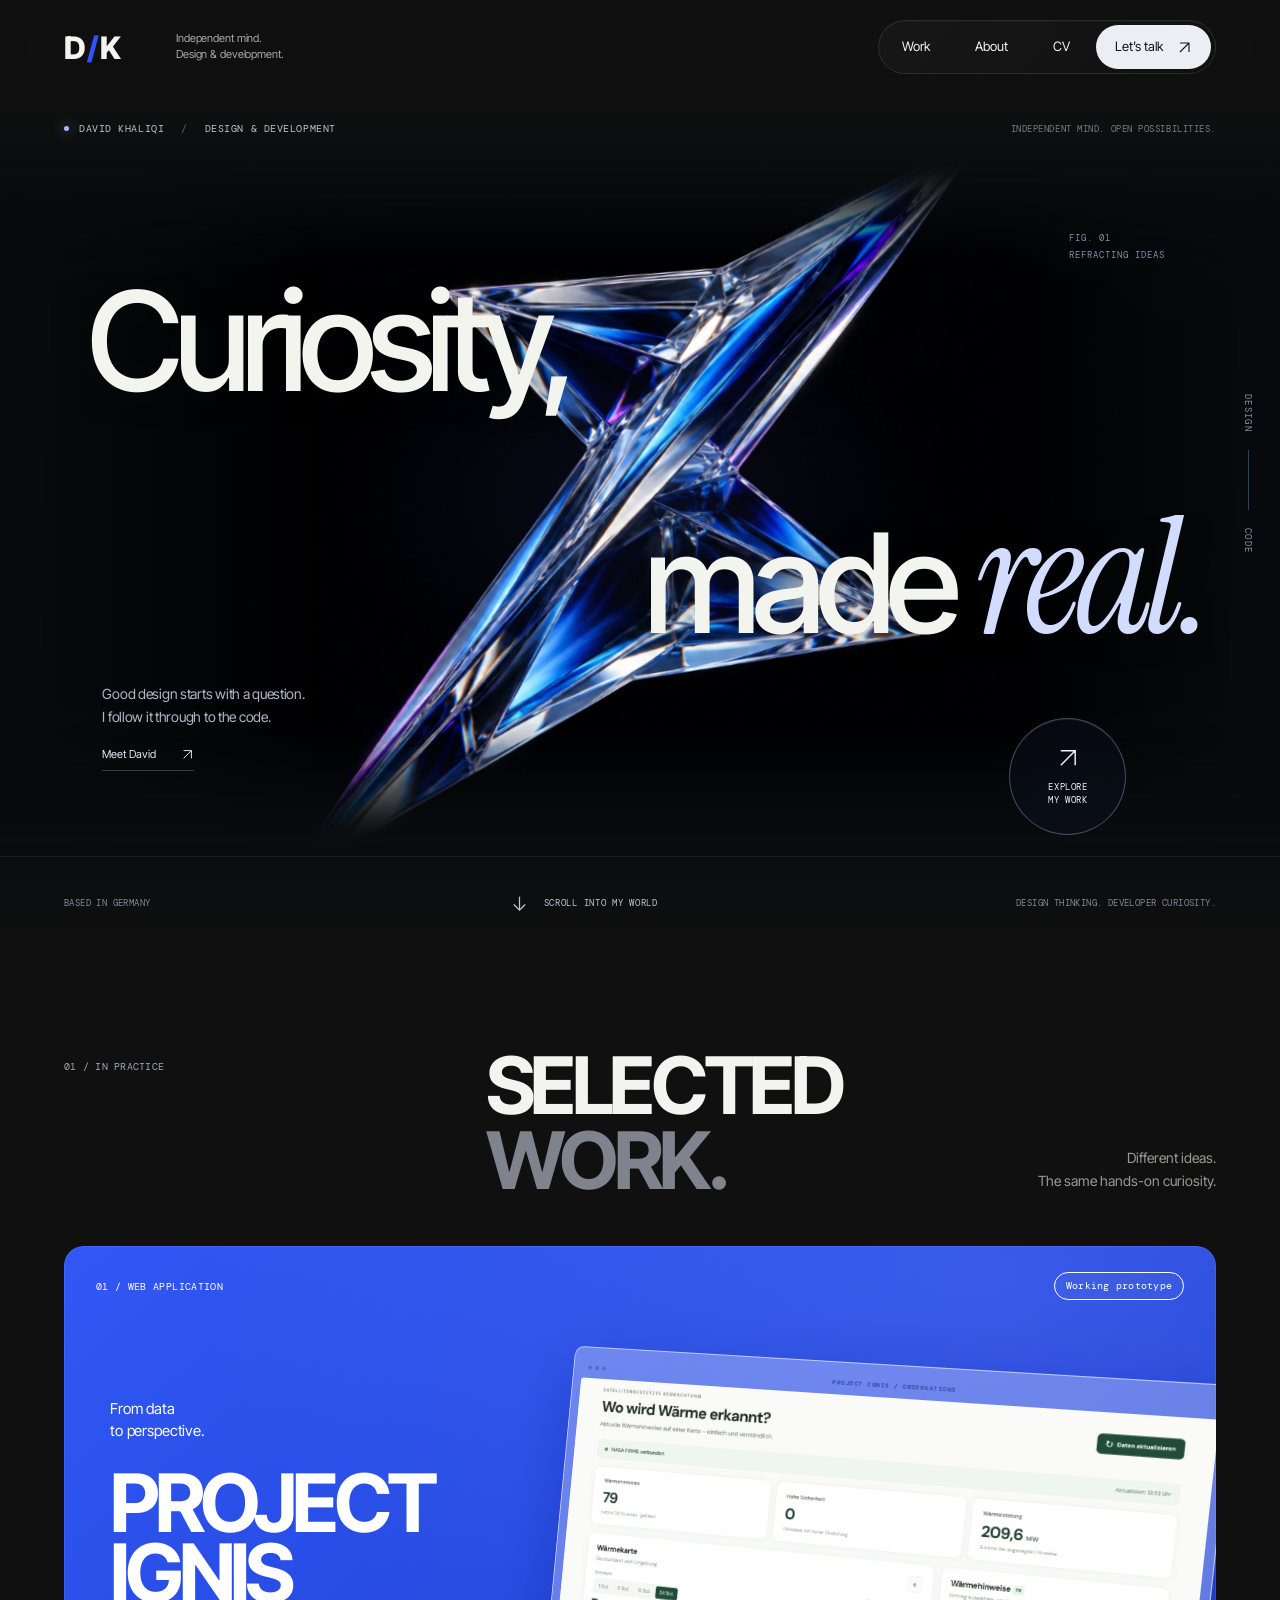
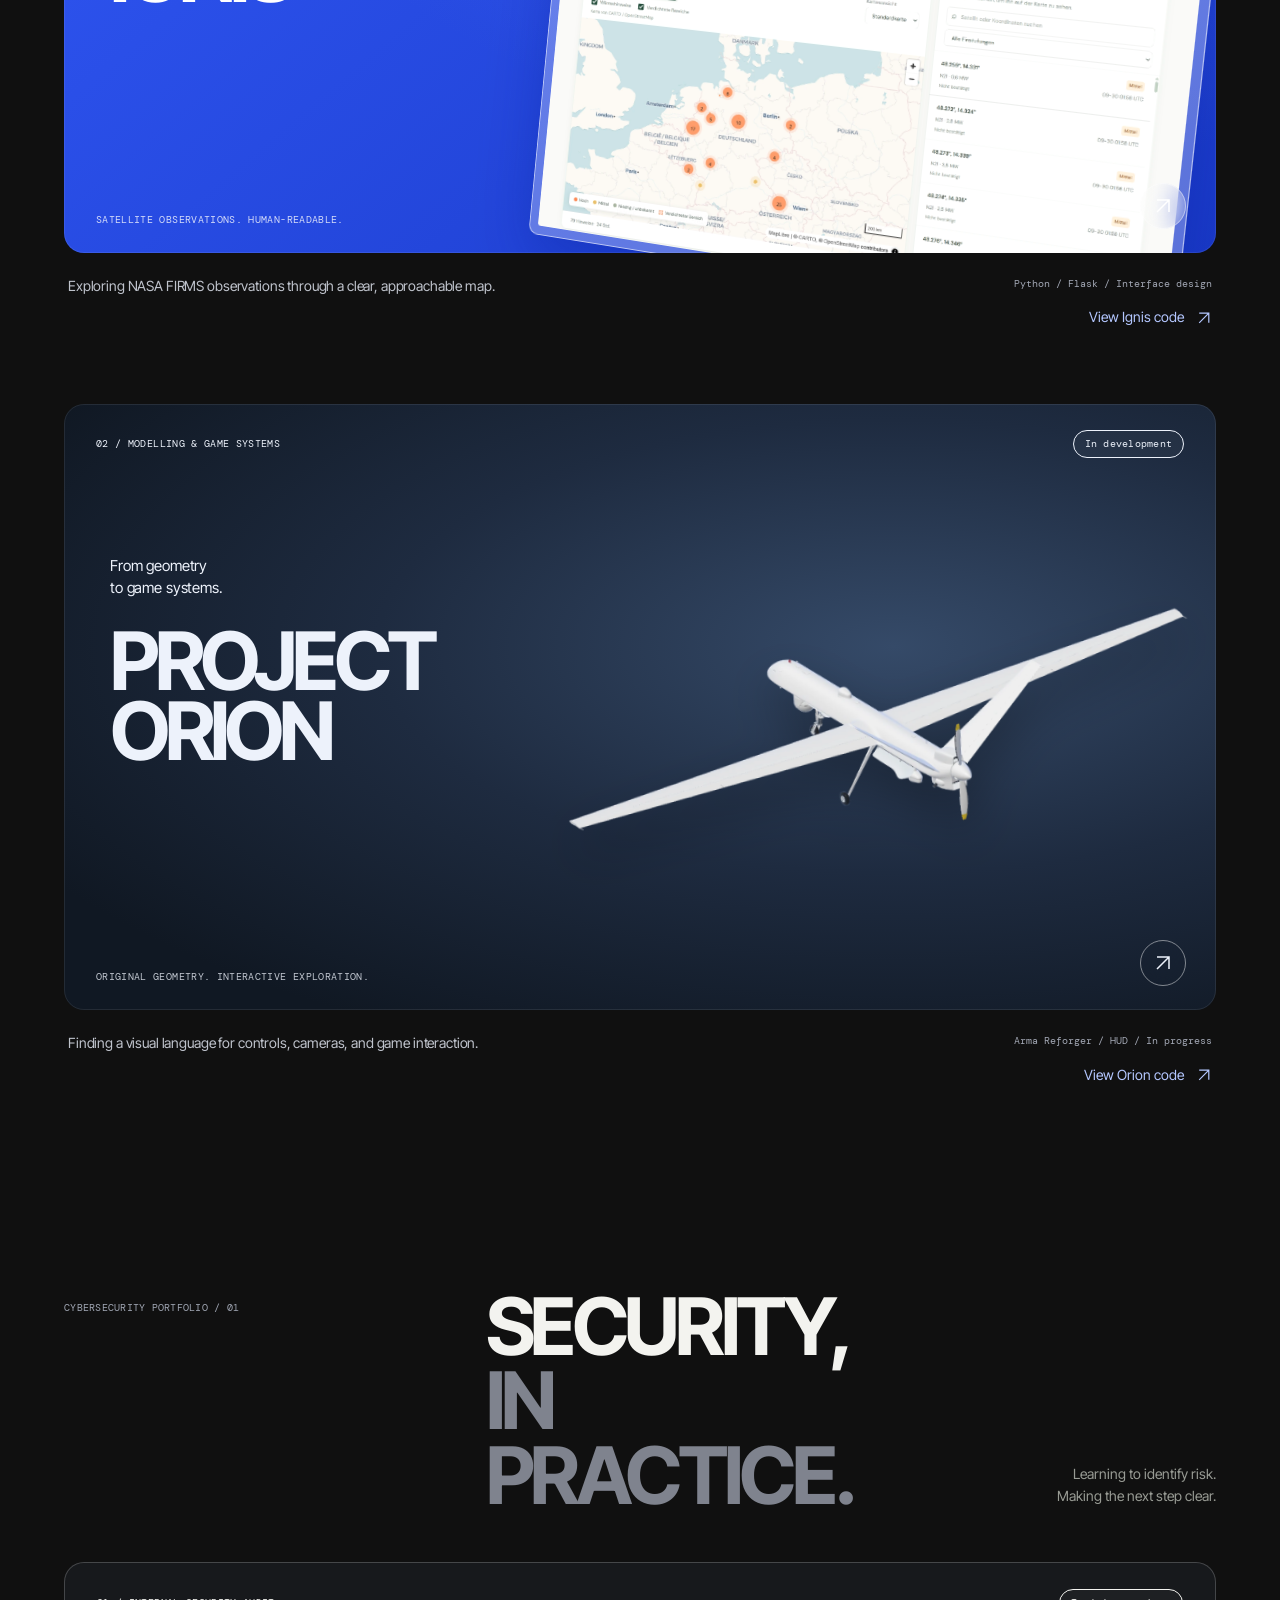
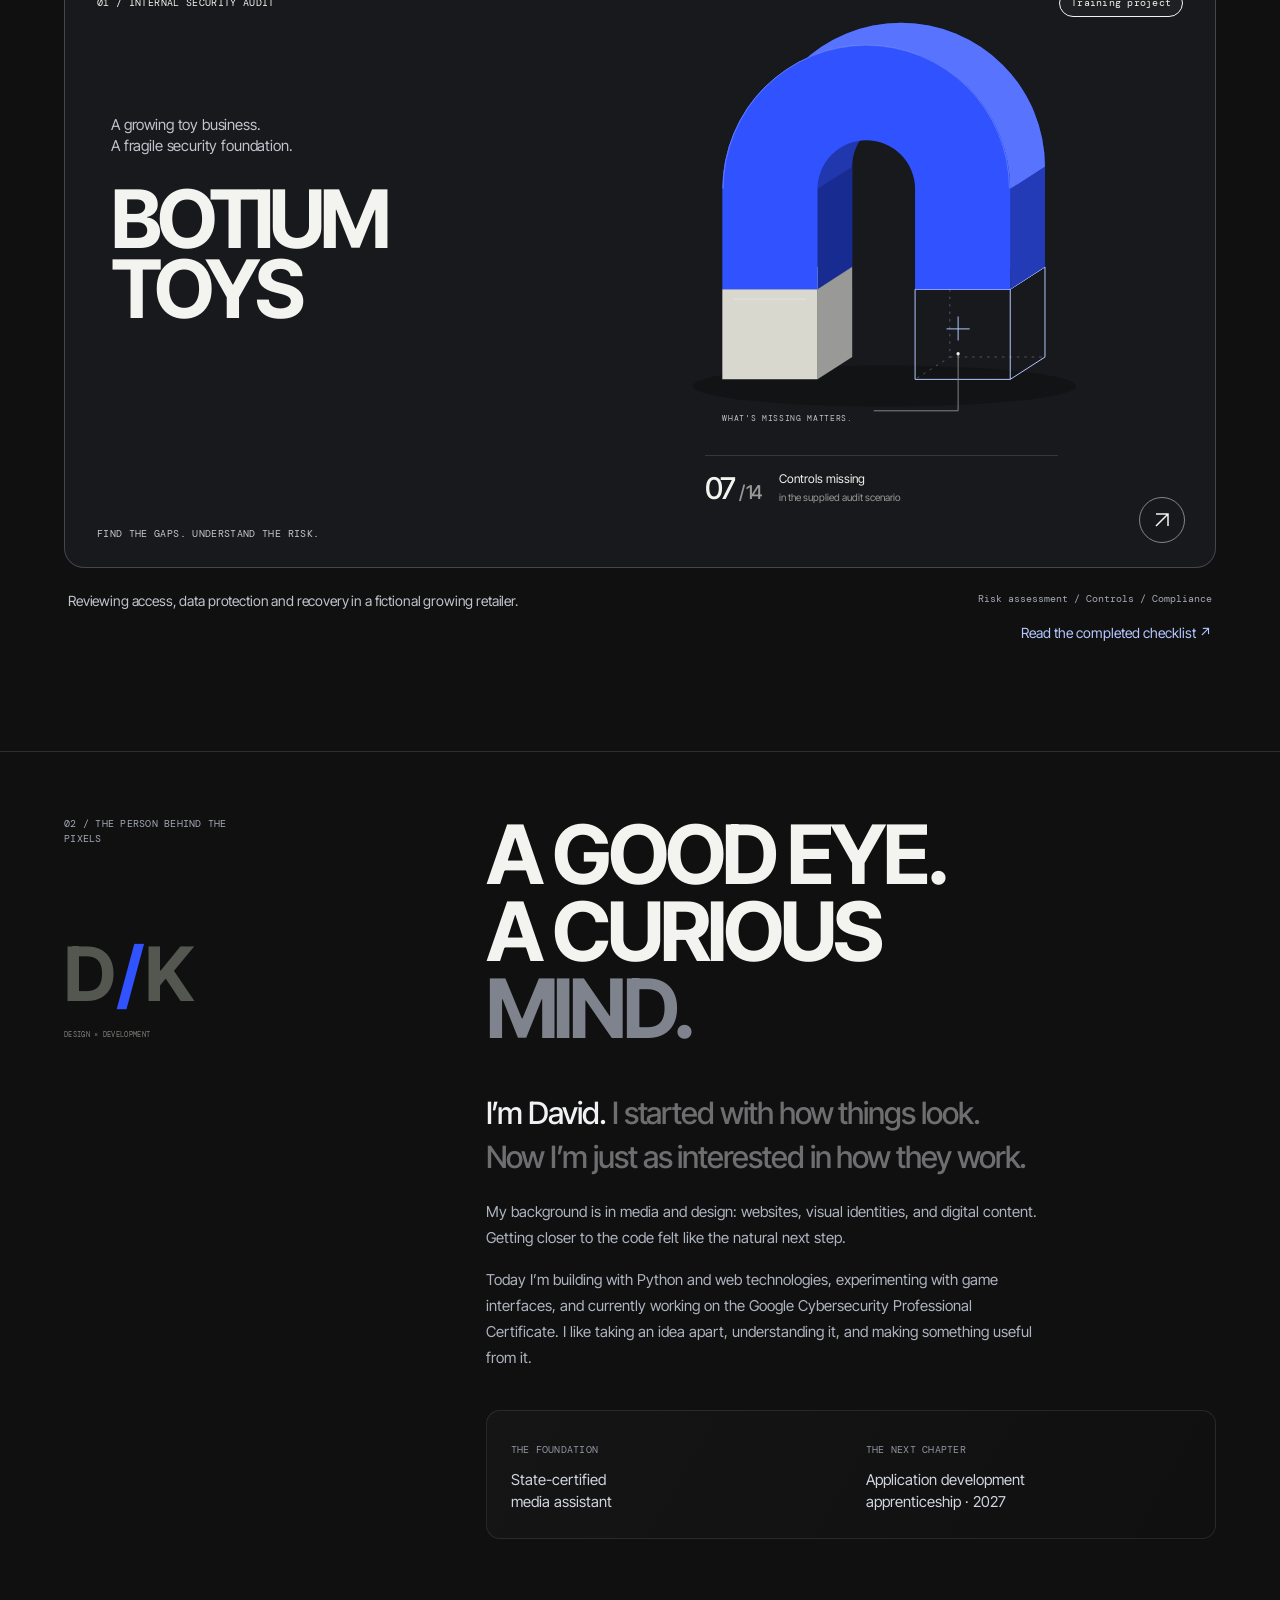
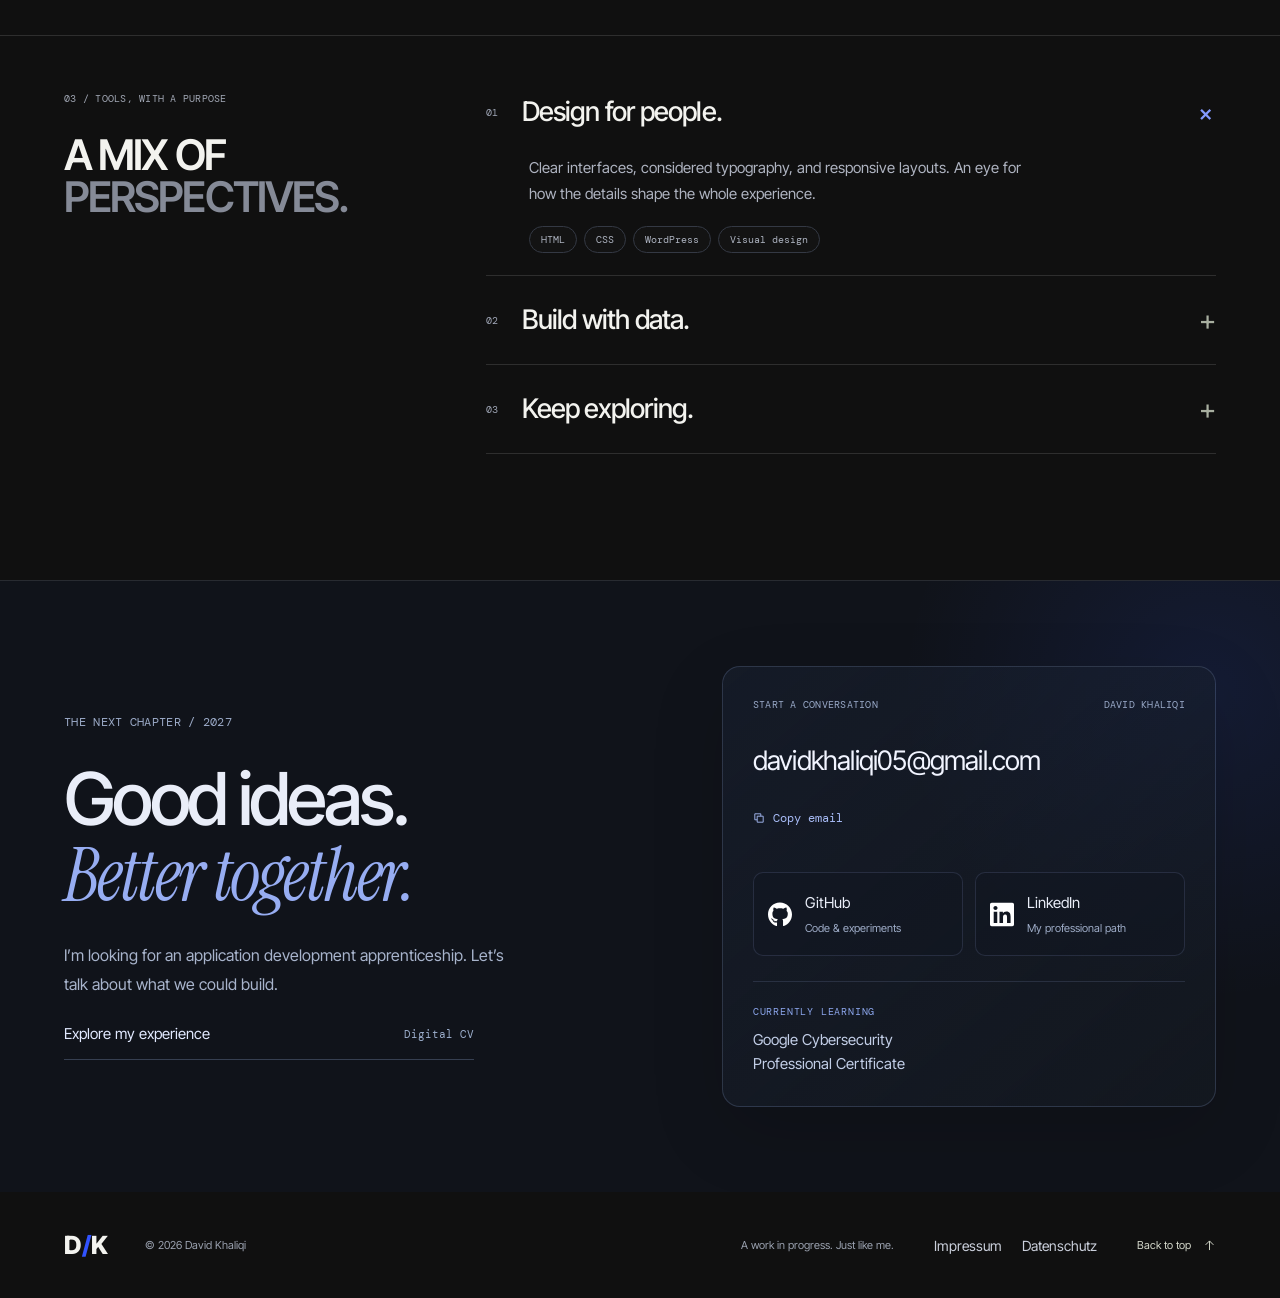
==== commit c940bae1: "Fix detached underline on Botium source-report link" ====
--- a/index.html
+++ b/index.html
@@ -1,4 +1,4 @@
-<!doctype html><html lang="en"><head><meta charset="utf-8"><meta name="viewport" content="width=device-width,initial-scale=1"><meta name="theme-color" content="#101010"><meta name="color-scheme" content="dark"><title>David Khaliqi — Creative Development</title><meta name="description" content="The portfolio of David Khaliqi. Design, development, and a curious approach to making useful digital experiences."><meta property="og:title" content="David Khaliqi — Creative Development"><meta property="og:description" content="The portfolio of David Khaliqi. Design, development, and a curious approach to making useful digital experiences."><meta property="og:type" content="website"><meta property="og:url" content="https://kletterrn.github.io/"><link rel="canonical" href="https://kletterrn.github.io/"><link rel="icon" href="/assets/favicon.svg?v=2" type="image/svg+xml"><link rel="stylesheet" href="/fonts.css"><link rel="stylesheet" href="/styles.css"><script src="/app.js" defer></script><link rel="preload" as="image" href="/assets/prism-hero.webp"><link rel="stylesheet" href="/hero.css"><script src="/hero.js" defer></script><link rel="stylesheet" href="/audit.css?v=c7ca3c3d5704"></head><body id="top"><a class="skip" href="#main">Skip to content</a><div class="read-progress" aria-hidden="true"></div><header class="header"><div class="header-inner wrap"><a class="wordmark" href="/" aria-label="David Khaliqi, home">D<span>/</span>K</a><a class="header-role" href="/#about">Independent mind.<br>Design & development.</a><nav id="navigation" class="navigation" aria-label="Main navigation"><a href="/#work">Work</a><a href="/#about">About</a><a href="/cv/">CV</a><a href="/#contact">Let’s talk <svg class="icon" viewBox="0 0 20 20" aria-hidden="true"><path d="M4 16 16 4M4 4h12v12"/></svg></a></nav><button class="menu-toggle" aria-expanded="false" aria-controls="navigation" type="button"><span>Menu</span><i aria-hidden="true"></i></button></div></header><main id="main"><section class="prism-hero" aria-labelledby="hero-title" data-prism-hero>
+<!doctype html><html lang="en"><head><meta charset="utf-8"><meta name="viewport" content="width=device-width,initial-scale=1"><meta name="theme-color" content="#101010"><meta name="color-scheme" content="dark"><title>David Khaliqi — Creative Development</title><meta name="description" content="The portfolio of David Khaliqi. Design, development, and a curious approach to making useful digital experiences."><meta property="og:title" content="David Khaliqi — Creative Development"><meta property="og:description" content="The portfolio of David Khaliqi. Design, development, and a curious approach to making useful digital experiences."><meta property="og:type" content="website"><meta property="og:url" content="https://kletterrn.github.io/"><link rel="canonical" href="https://kletterrn.github.io/"><link rel="icon" href="/assets/favicon.svg?v=2" type="image/svg+xml"><link rel="stylesheet" href="/fonts.css"><link rel="stylesheet" href="/styles.css"><script src="/app.js" defer></script><link rel="preload" as="image" href="/assets/prism-hero.webp"><link rel="stylesheet" href="/hero.css"><script src="/hero.js" defer></script><link rel="stylesheet" href="/audit.css?v=fce4e833dc75"></head><body id="top"><a class="skip" href="#main">Skip to content</a><div class="read-progress" aria-hidden="true"></div><header class="header"><div class="header-inner wrap"><a class="wordmark" href="/" aria-label="David Khaliqi, home">D<span>/</span>K</a><a class="header-role" href="/#about">Independent mind.<br>Design & development.</a><nav id="navigation" class="navigation" aria-label="Main navigation"><a href="/#work">Work</a><a href="/#about">About</a><a href="/cv/">CV</a><a href="/#contact">Let’s talk <svg class="icon" viewBox="0 0 20 20" aria-hidden="true"><path d="M4 16 16 4M4 4h12v12"/></svg></a></nav><button class="menu-toggle" aria-expanded="false" aria-controls="navigation" type="button"><span>Menu</span><i aria-hidden="true"></i></button></div></header><main id="main"><section class="prism-hero" aria-labelledby="hero-title" data-prism-hero>
 <div class="prism-meta wrap"><p><span class="prism-status" aria-hidden="true"></span> DAVID KHALIQI <span>/</span> DESIGN & DEVELOPMENT</p><span>INDEPENDENT MIND. OPEN POSSIBILITIES.</span></div>
 <div class="prism-composition">
 <div class="prism-visual" aria-hidden="true"><div class="prism-art"><img src="/assets/prism-hero.webp" width="1536" height="1024" alt="" fetchpriority="high" decoding="async"></div>
--- a/audit.css
+++ b/audit.css
@@ -63,7 +63,7 @@
 .exhibit-copy h2{font-size:clamp(38px,4.5vw,70px);line-height:1.04;letter-spacing:-.05em;margin:30px 0 22px}
 .exhibit-copy em{font-family:'Instrument Serif',Georgia,serif;font-weight:400;color:var(--accent-soft)}
 .exhibit-copy>p:not(.label){color:var(--text-secondary);font-size:15px;line-height:1.8}
-.exhibit-copy>a{display:inline-flex;gap:20px;align-items:center;min-height:48px;margin-top:18px;color:var(--text);font-size:14px;text-decoration:underline;text-underline-offset:5px}
+.exhibit-copy>a{display:inline-flex;gap:10px;align-items:center;min-height:48px;margin-top:18px;color:var(--text);font-size:14px;text-decoration:none}.exhibit-copy>a .exhibit-link-text{text-decoration:underline;text-decoration-thickness:1px;text-underline-offset:5px}.exhibit-copy>a svg{width:16px;height:16px;flex:none}
 .audit-exhibit .botium-foundation{left:49%;top:5%;width:48%;height:77%}
 .exhibit-track{position:absolute;inset:auto 0 0;display:grid;grid-template-columns:repeat(3,1fr);border-top:1px solid var(--line);z-index:3}
 .exhibit-track>span{padding:20px;font:11px/1.6 var(--mono);color:var(--text-secondary)}
